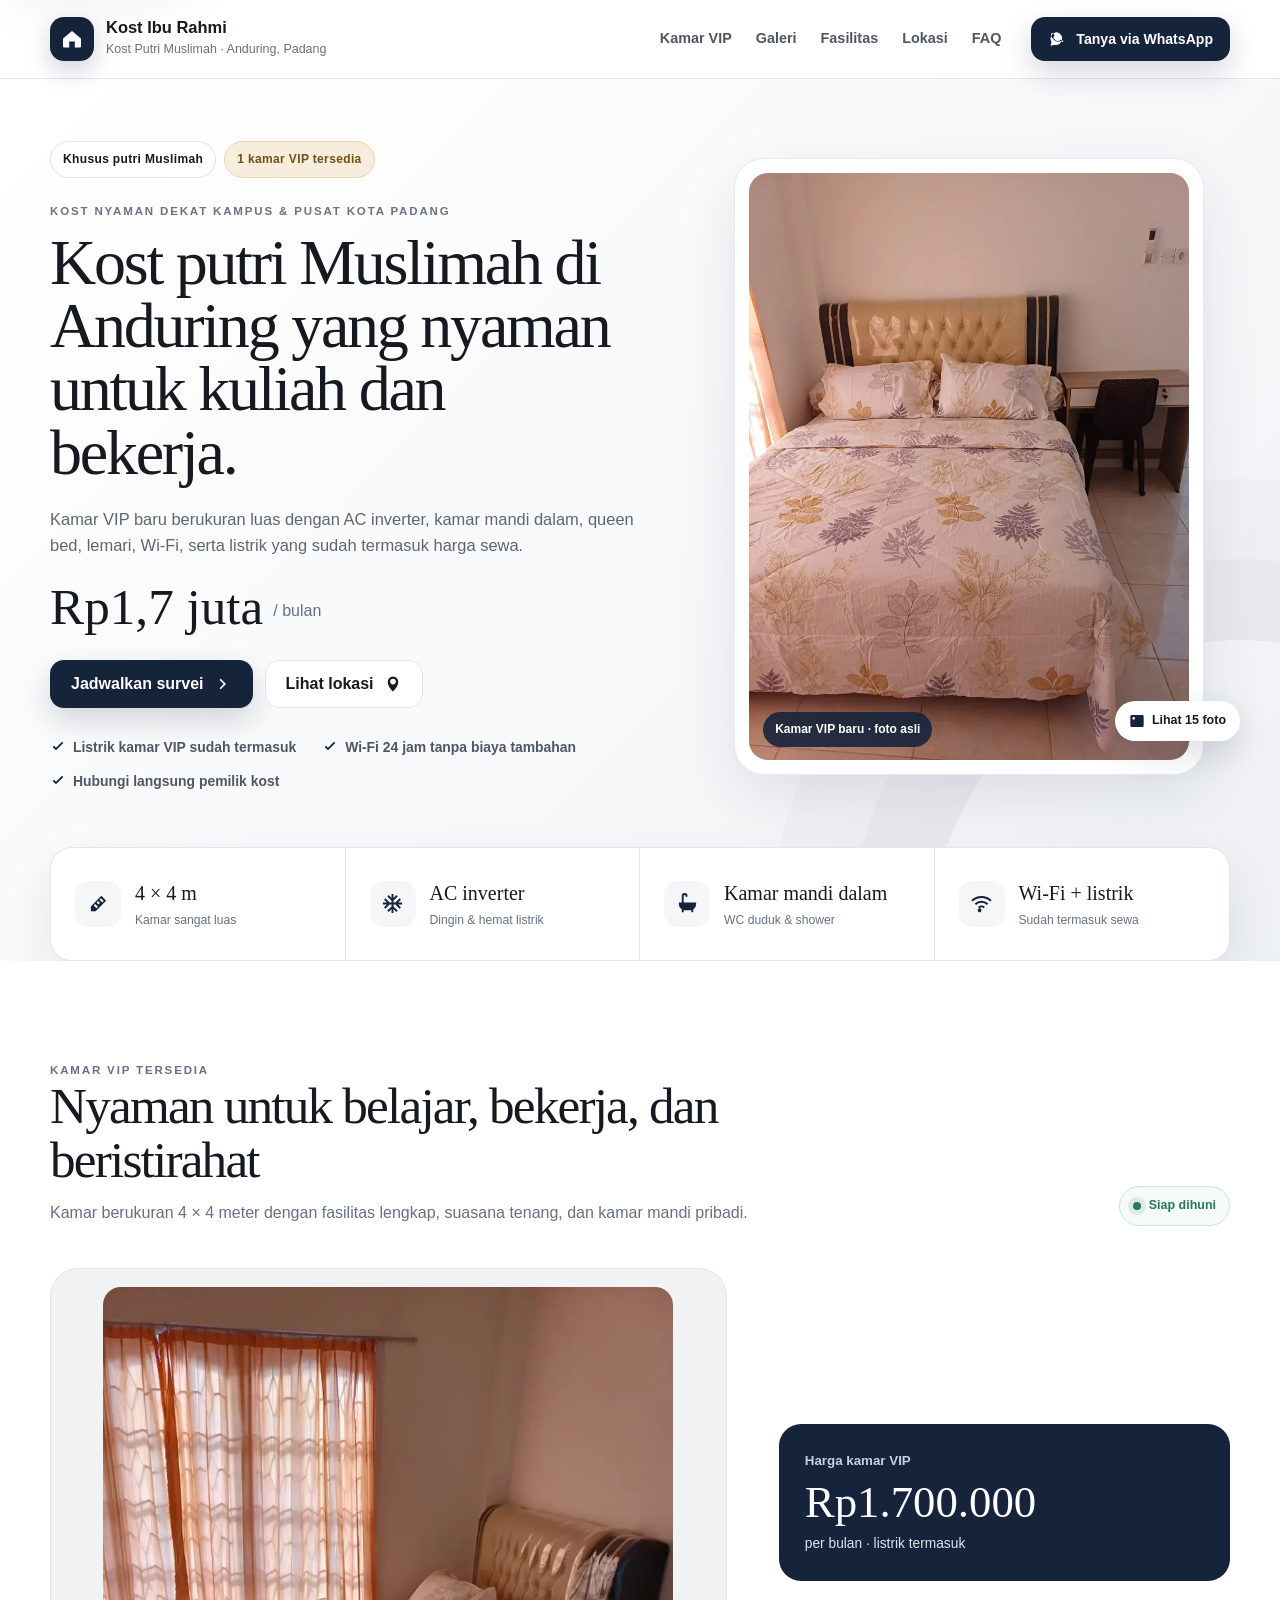
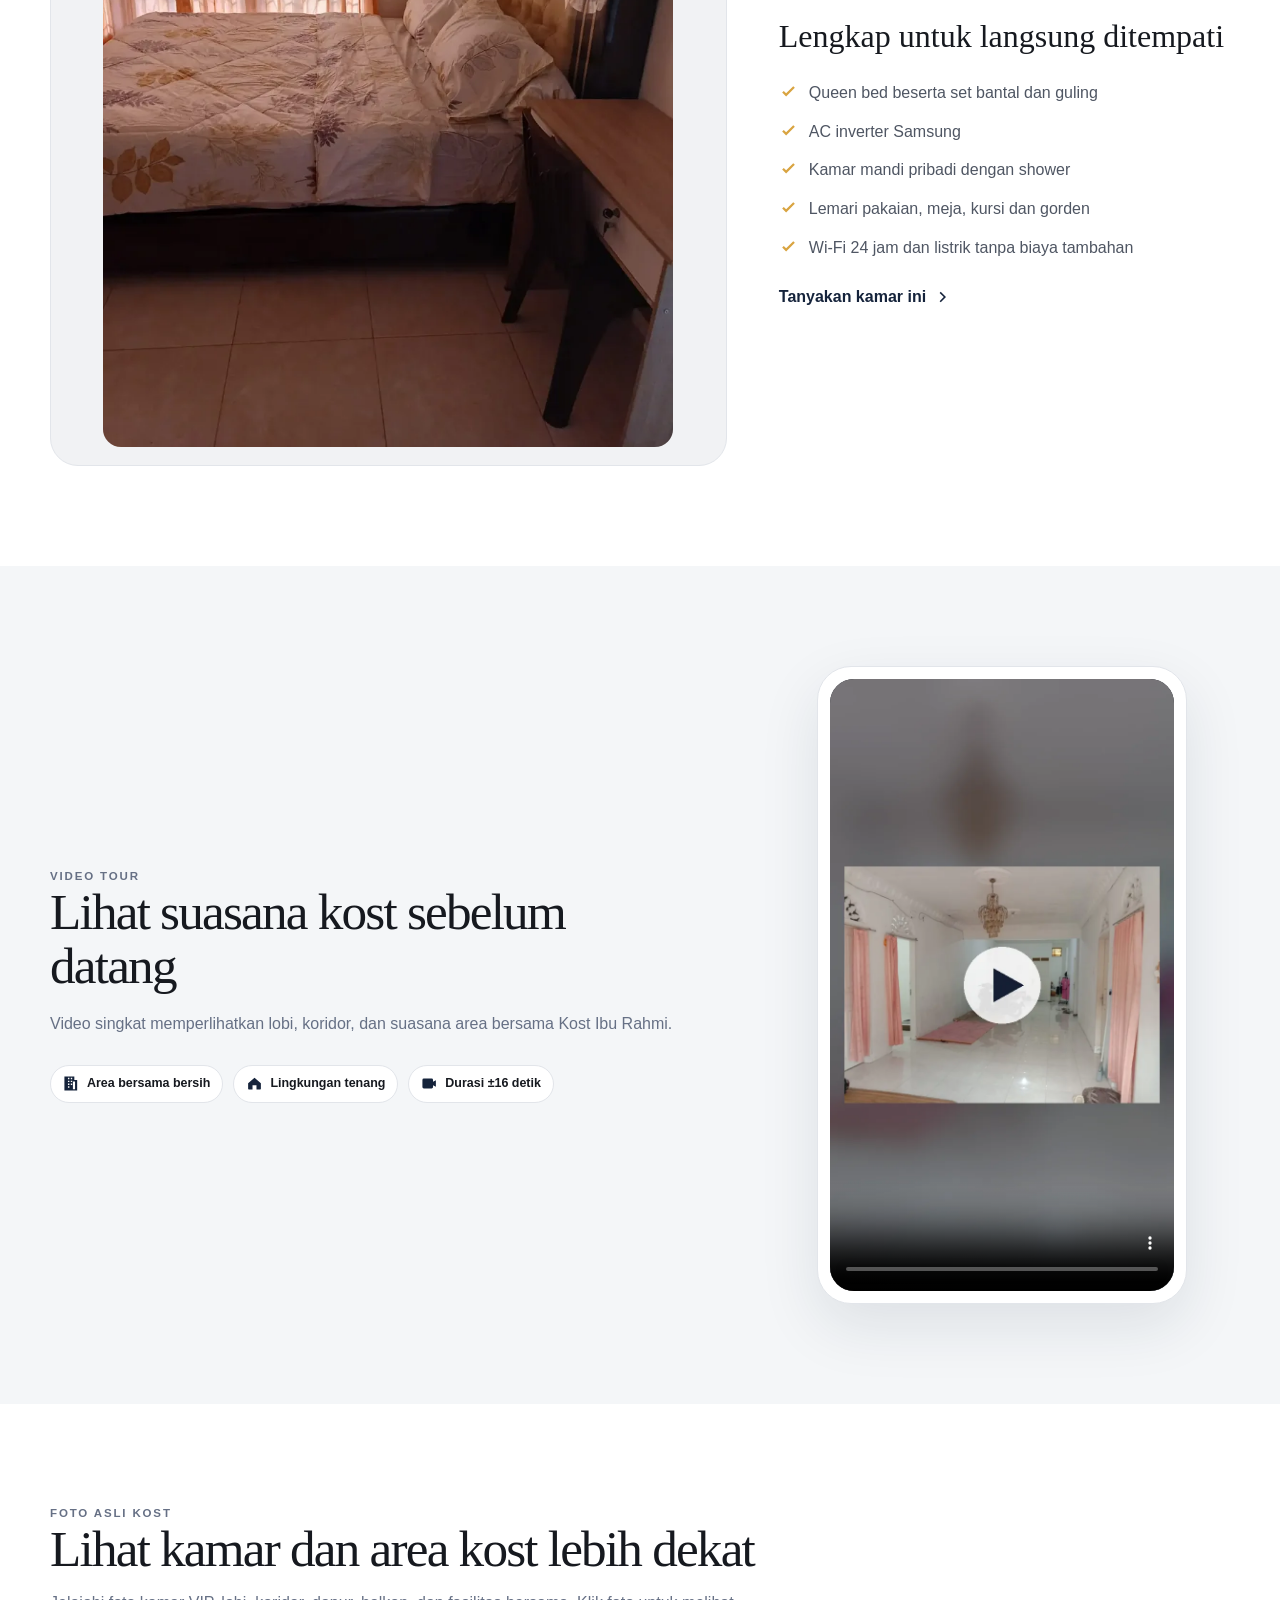
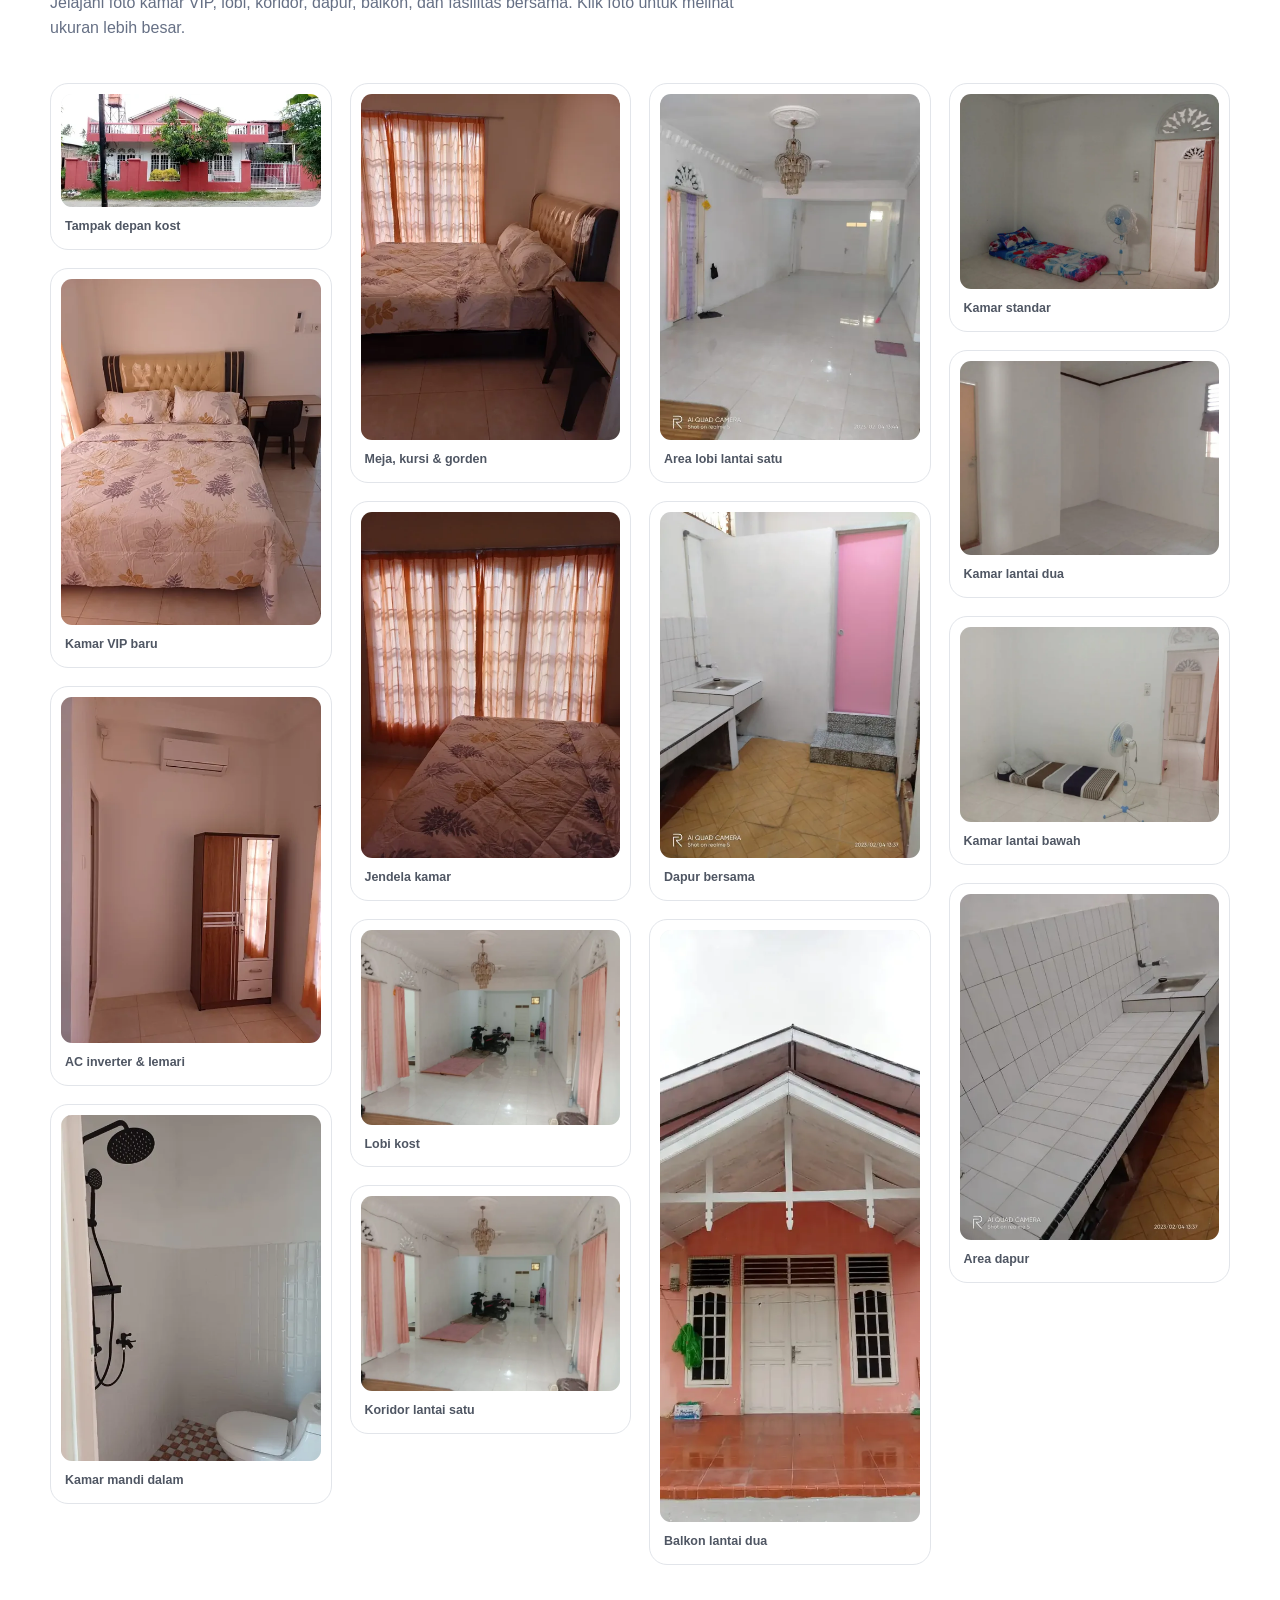
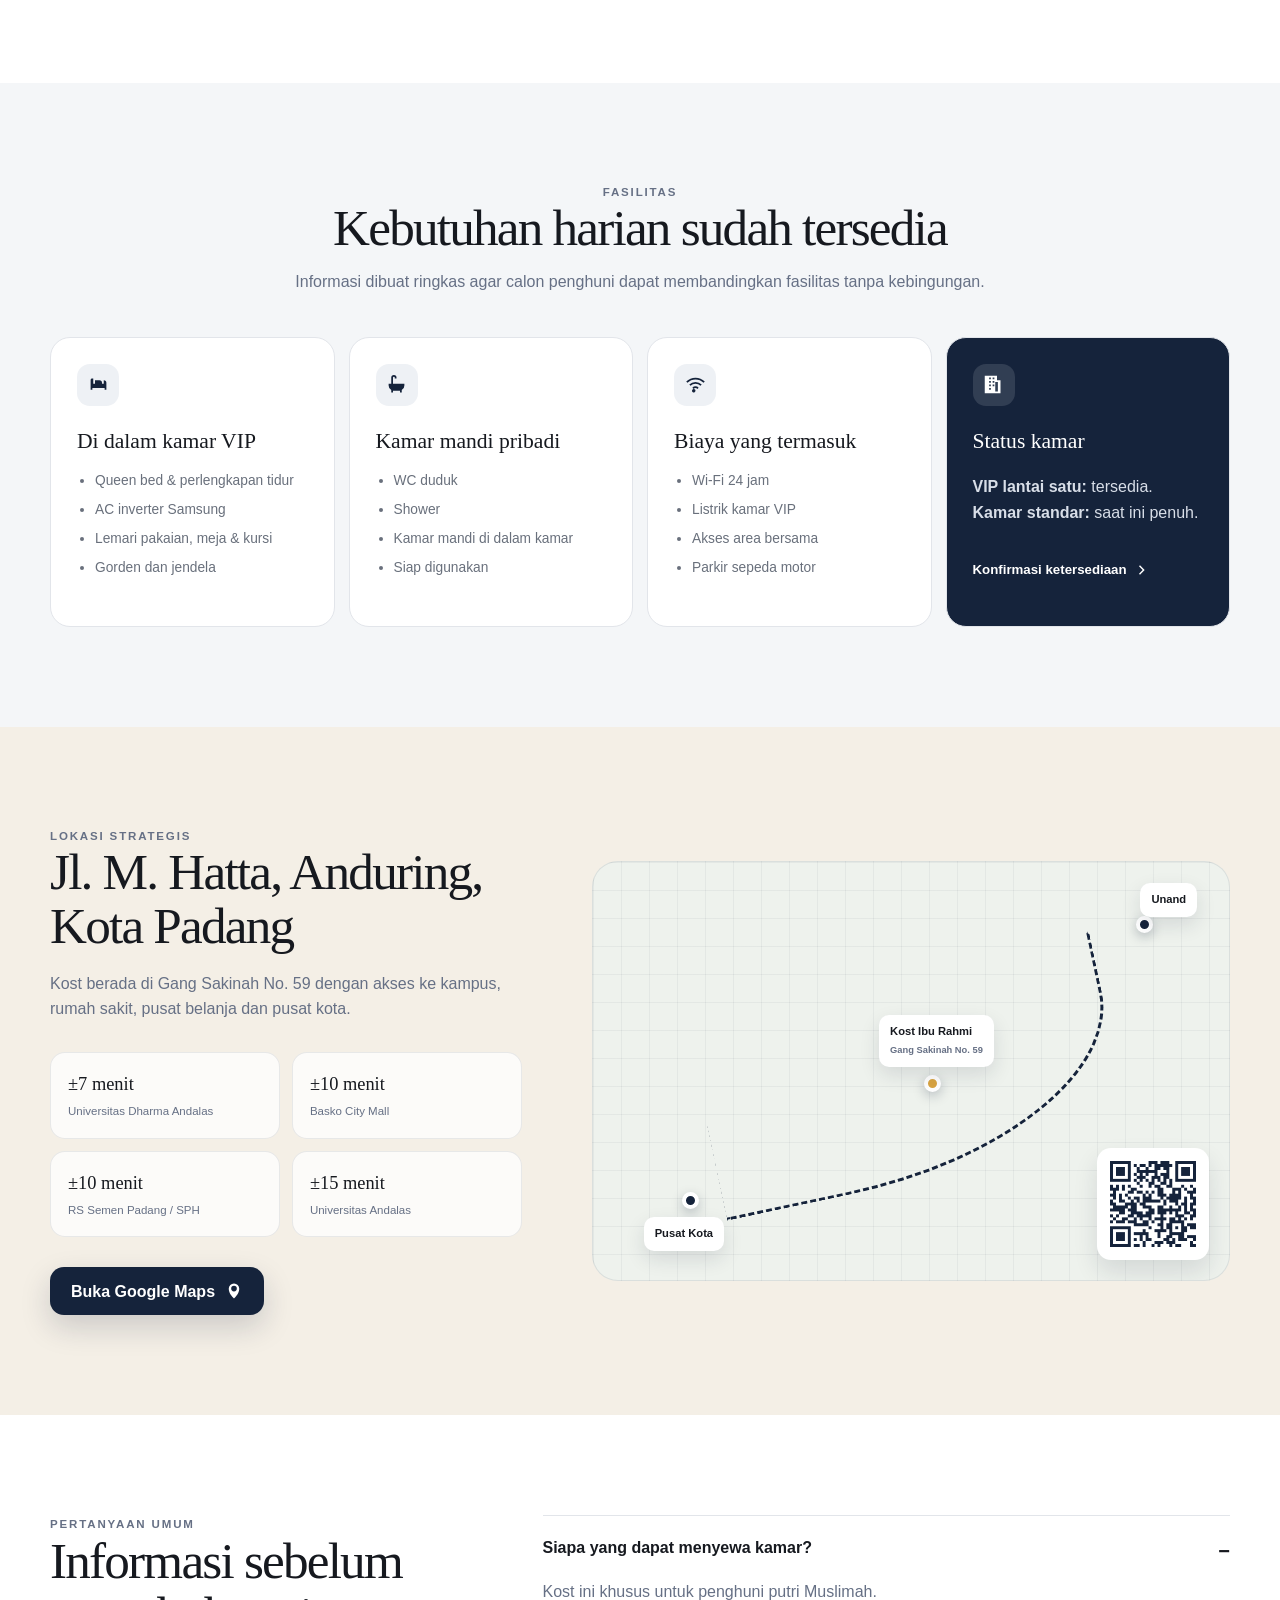
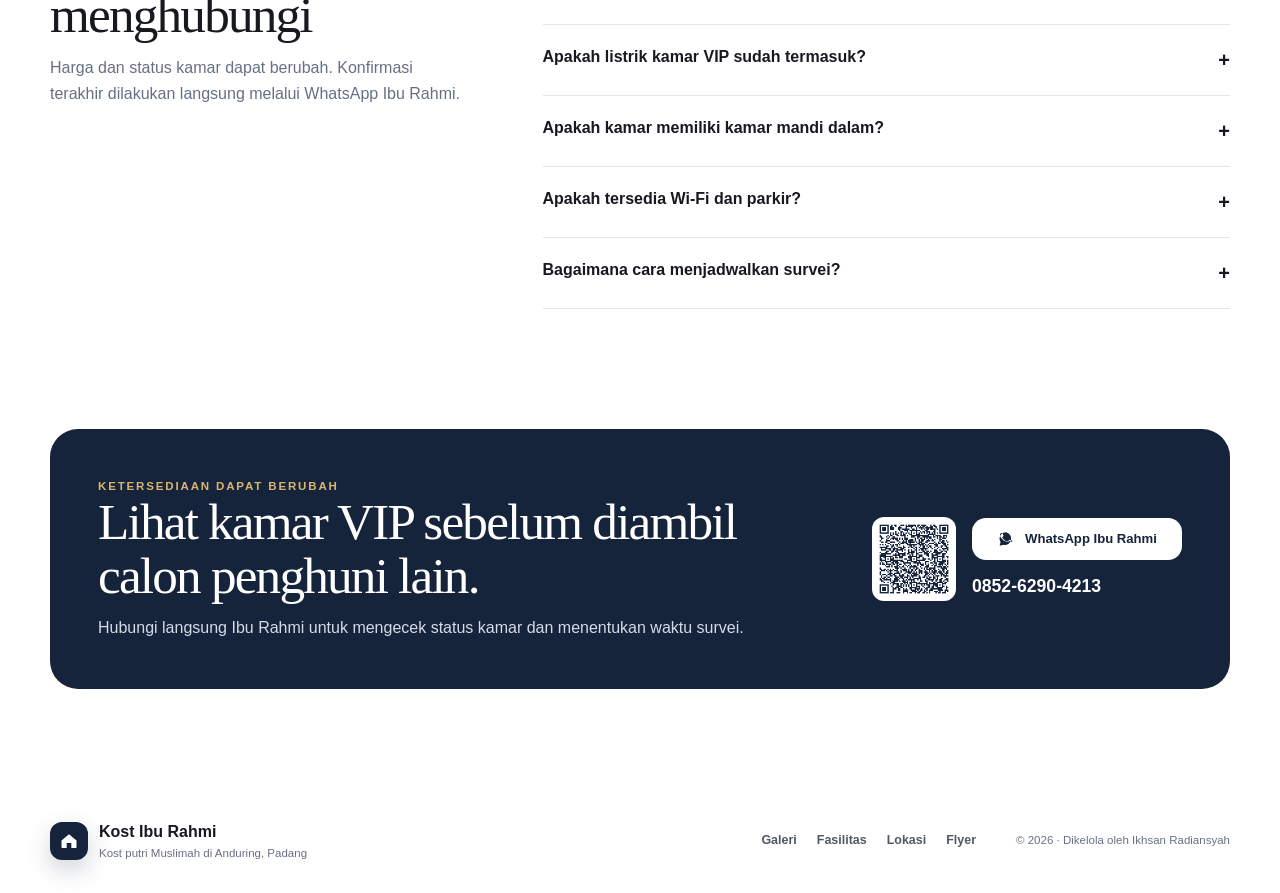
==== index.html @ e0f783b2 "push" ====
<!doctype html>
<html lang="id">
<head>
  <meta charset="utf-8">
  <meta name="viewport" content="width=device-width,initial-scale=1,viewport-fit=cover">
  <title>Kost Putri Muslimah Padang Dekat Unand | Kost Ibu Rahmi Anduring</title>
  <meta name="description" content="Kost putri khusus Muslimah di Anduring, Padang. Tersedia 1 kamar VIP baru 4×4 m dengan AC inverter, kamar mandi dalam, Wi-Fi dan listrik termasuk. Dekat Unand, Basko City Mall dan RS Semen Padang.">
  <meta name="keywords" content="kost putri Padang, kost muslimah Padang, kost dekat Unand, kost Anduring, kost putri dekat Universitas Andalas, kost VIP Padang, kost kamar mandi dalam Padang, kost Ibu Rahmi">
  <meta name="author" content="Kost Ibu Rahmi">
  <meta name="robots" content="index,follow,max-image-preview:large,max-snippet:-1,max-video-preview:-1">
  <meta name="theme-color" content="#15233b">
  <link rel="canonical" href="https://kost.posnew.com/">
  <link rel="alternate" hreflang="id-ID" href="https://kost.posnew.com/">
  <link rel="alternate" hreflang="x-default" href="https://kost.posnew.com/">

  <meta property="og:locale" content="id_ID">
  <meta property="og:type" content="website">
  <meta property="og:site_name" content="Kost Ibu Rahmi">
  <meta property="og:title" content="Kost Putri Muslimah di Anduring, Padang — 1 Kamar VIP Tersedia">
  <meta property="og:description" content="Kamar VIP baru 4×4 m, AC inverter, kamar mandi dalam, Wi-Fi dan listrik termasuk. Dekat Unand, Basko City Mall dan RS Semen Padang.">
  <meta property="og:url" content="https://kost.posnew.com/">
  <meta property="og:image" content="https://kost.posnew.com/assets/images/og-kost-ibu-rahmi.jpg">
  <meta property="og:image:width" content="1200">
  <meta property="og:image:height" content="630">
  <meta property="og:image:alt" content="Kamar VIP Kost Ibu Rahmi di Anduring, Padang">
  <meta name="twitter:card" content="summary_large_image">
  <meta name="twitter:title" content="Kost Putri Muslimah Padang — Kamar VIP Tersedia">
  <meta name="twitter:description" content="AC inverter, kamar mandi dalam, Wi-Fi dan listrik termasuk. Hubungi Ibu Rahmi untuk survei.">
  <meta name="twitter:image" content="https://kost.posnew.com/assets/images/og-kost-ibu-rahmi.jpg">

  <link rel="preload" as="image" href="/assets/images/kamar-vip-baru-tempat-tidur-800.webp" imagesrcset="/assets/images/kamar-vip-baru-tempat-tidur-480.webp 480w, /assets/images/kamar-vip-baru-tempat-tidur-800.webp 800w, /assets/images/kamar-vip-baru-tempat-tidur-1280.webp 1200w" imagesizes="(max-width: 760px) 92vw, 42vw" fetchpriority="high">
  <link rel="icon" type="image/png" sizes="32x32" href="/assets/images/favicon-32x32.png">
  <link rel="apple-touch-icon" href="/assets/images/apple-touch-icon.png">
  <link rel="manifest" href="/site.webmanifest">
  <link rel="stylesheet" href="/assets/css/site.css?v=20260725">

  <script type="application/ld+json">
  {
    "@context":"https://schema.org",
    "@graph":[
      {
        "@type":"WebSite",
        "@id":"https://kost.posnew.com/#website",
        "url":"https://kost.posnew.com/",
        "name":"Kost Ibu Rahmi",
        "inLanguage":"id-ID"
      },
      {
        "@type":"LodgingBusiness",
        "@id":"https://kost.posnew.com/#business",
        "name":"Kost Ibu Rahmi",
        "description":"Kost putri khusus Muslimah di Anduring, Padang, dengan kamar VIP baru, AC inverter, kamar mandi dalam, Wi-Fi dan listrik termasuk.",
        "url":"https://kost.posnew.com/",
        "telephone":"+6285262904213",
        "image":[
          "https://kost.posnew.com/assets/images/kamar-vip-baru-tempat-tidur-1280.webp",
          "https://kost.posnew.com/assets/images/kost-ibu-rahmi-tampak-depan-1280.webp",
          "https://kost.posnew.com/assets/images/kamar-vip-kamar-mandi-dalam-1280.webp"
        ],
        "address":{
          "@type":"PostalAddress",
          "streetAddress":"Jl. M. Hatta, Anduring, Gang Sakinah No. 59",
          "addressLocality":"Padang",
          "addressRegion":"Sumatera Barat",
          "addressCountry":"ID"
        },
        "amenityFeature":[
          {"@type":"LocationFeatureSpecification","name":"Wi-Fi","value":true},
          {"@type":"LocationFeatureSpecification","name":"AC inverter","value":true},
          {"@type":"LocationFeatureSpecification","name":"Kamar mandi dalam","value":true},
          {"@type":"LocationFeatureSpecification","name":"Parkir motor","value":true}
        ],
        "makesOffer":{
          "@type":"Offer",
          "name":"Kamar VIP Baru",
          "price":"1700000",
          "priceCurrency":"IDR",
          "availability":"https://schema.org/InStock",
          "url":"https://kost.posnew.com/#kamar-vip",
          "itemOffered":{
            "@type":"Accommodation",
            "name":"Kamar VIP Kost Putri Muslimah",
            "floorSize":{"@type":"QuantitativeValue","value":16,"unitCode":"MTK"},
            "numberOfBathroomsTotal":1,
            "occupancy":{"@type":"QuantitativeValue","maxValue":1}
          }
        }
      },
      {
        "@type":"FAQPage",
        "@id":"https://kost.posnew.com/#faq",
        "mainEntity":[
          {"@type":"Question","name":"Siapa yang dapat menyewa kamar?","acceptedAnswer":{"@type":"Answer","text":"Kost Ibu Rahmi ditujukan khusus untuk penghuni putri Muslimah."}},
          {"@type":"Question","name":"Apakah listrik kamar VIP sudah termasuk?","acceptedAnswer":{"@type":"Answer","text":"Ya. Harga kamar VIP sudah termasuk tagihan listrik yang ditanggung pemilik kost."}},
          {"@type":"Question","name":"Apakah kamar VIP memiliki kamar mandi dalam?","acceptedAnswer":{"@type":"Answer","text":"Ya. Kamar VIP memiliki kamar mandi dalam dengan WC duduk dan shower."}},
          {"@type":"Question","name":"Apakah tersedia Wi-Fi?","acceptedAnswer":{"@type":"Answer","text":"Ya. Penghuni mendapatkan akses Wi-Fi 24 jam tanpa biaya tambahan."}},
          {"@type":"Question","name":"Bagaimana cara menjadwalkan survei?","acceptedAnswer":{"@type":"Answer","text":"Hubungi Ibu Rahmi melalui WhatsApp di 0852-6290-4213 untuk menanyakan ketersediaan dan waktu survei."}}
        ]
      }
    ]
  }
  </script>
</head>
<body>
  <svg class="svg-sprite" aria-hidden="true">
    <symbol id="i-home" viewBox="0 0 24 24"><path d="M3 11.5 12 4l9 7.5v8a1 1 0 0 1-1 1h-5.2v-6h-5.6v6H4a1 1 0 0 1-1-1z"/></symbol>
    <symbol id="i-chat" viewBox="0 0 24 24"><path d="M12 3a8.5 8.5 0 0 0-7.3 12.9L3.5 21l5.2-1.2A8.5 8.5 0 1 0 12 3Zm4.6 11.7c-.2.6-1.3 1.2-1.9 1.3-.5.1-1.2.2-3.9-.9-3.3-1.4-5.4-4.8-5.6-5-.2-.2-1.3-1.7-1.3-3.2 0-1.5.8-2.3 1.1-2.6.3-.3.7-.4 1-.4h.7c.2 0 .5-.1.8.6.3.8 1 2.4 1.1 2.6.1.2.2.5 0 .8-.1.3-.2.4-.5.7l-.7.7c-.2.2-.5.5-.2.9.3.5 1.2 1.9 2.6 3 1.8 1.4 3.3 1.8 3.8 2 .5.2.8.2 1.1-.1.3-.4 1.2-1.4 1.5-1.9.3-.5.6-.4 1-.2l2.3 1.1c.4.2.7.3.8.5.2.2.2.8 0 1.4Z"/></symbol>
    <symbol id="i-map" viewBox="0 0 24 24"><path d="M12 22s7-6 7-13A7 7 0 1 0 5 9c0 7 7 13 7 13Zm0-9.5A3.5 3.5 0 1 1 12 5a3.5 3.5 0 0 1 0 7.5Z"/></symbol>
    <symbol id="i-bed" viewBox="0 0 24 24"><path d="M4 5h2v6h12V7a3 3 0 0 1 3 3v8h-2v-2H5v2H3V7a2 2 0 0 1 1-2Zm4 2h5a3 3 0 0 1 3 3v1H8Z"/></symbol>
    <symbol id="i-bath" viewBox="0 0 24 24"><path d="M6 4a3 3 0 0 1 6 0v1h-2V4a1 1 0 0 0-2 0v7h13v2a6 6 0 0 1-3 5.2V21h-2v-2H8v2H6v-2.8A6 6 0 0 1 3 13v-2h3Z"/></symbol>
    <symbol id="i-snow" viewBox="0 0 24 24"><path d="M11 2h2v4.2l3-3 1.4 1.4-4.4 4.4V11h2l4.4-4.4L20.8 8l-3 3H22v2h-4.2l3 3-1.4 1.4L15 13h-2v2l4.4 4.4-1.4 1.4-3-3V22h-2v-4.2l-3 3-1.4-1.4L11 15v-2H9l-4.4 4.4L3.2 16l3-3H2v-2h4.2l-3-3 1.4-1.4L9 11h2V9L6.6 4.6 8 3.2l3 3Z"/></symbol>
    <symbol id="i-wifi" viewBox="0 0 24 24"><path d="M12 19a2 2 0 1 0 0 .1ZM4.9 12.1l1.4 1.4a8 8 0 0 1 11.4 0l1.4-1.4a10 10 0 0 0-14.2 0ZM1.4 8.6 2.8 10a13 13 0 0 1 18.4 0l1.4-1.4a15 15 0 0 0-21.2 0Zm7 7 1.4 1.4a3.1 3.1 0 0 1 4.4 0l1.4-1.4a5.1 5.1 0 0 0-7.2 0Z"/></symbol>
    <symbol id="i-ruler" viewBox="0 0 24 24"><path d="m4 15 11-11 5 5-11 11H4Zm9-7 3 3 1.5-1.5-3-3Zm-3 3 2 2 1.5-1.5-2-2Zm-3 3 3 3 1.5-1.5-3-3Z"/></symbol>
    <symbol id="i-video" viewBox="0 0 24 24"><path d="M4 5h11a2 2 0 0 1 2 2v2.5l4-2v9l-4-2V17a2 2 0 0 1-2 2H4a2 2 0 0 1-2-2V7a2 2 0 0 1 2-2Z"/></symbol>
    <symbol id="i-check" viewBox="0 0 24 24"><path d="m4 12 5 5L20 6l-2-2-9 9-3-3Z"/></symbol>
    <symbol id="i-photo" viewBox="0 0 24 24"><path d="M4 3h16a2 2 0 0 1 2 2v14a2 2 0 0 1-2 2H4a2 2 0 0 1-2-2V5a2 2 0 0 1 2-2Zm0 14 4.5-4.5 3 3L15 12l5 5v2H4Zm3-7a2 2 0 1 0 0-4 2 2 0 0 0 0 4Z"/></symbol>
    <symbol id="i-arrow" viewBox="0 0 24 24"><path d="m9 5 7 7-7 7-1.5-1.5L13 12 7.5 6.5Z"/></symbol>
    <symbol id="i-building" viewBox="0 0 24 24"><path d="M4 2h12v5h4v15H2V2Zm3 4h2V4H7Zm4 0h2V4h-2ZM7 10h2V8H7Zm4 0h2V8h-2Zm-4 4h2v-2H7Zm4 0h2v-2h-2Zm-4 4h2v-2H7Zm7 2h3V9h-3Z"/></symbol>
  </svg>

  <a class="skip-link" href="#main">Lewati ke isi utama</a>
  <header class="site-header">
    <div class="shell header-inner">
      <a class="brand" href="#top" aria-label="Kost Ibu Rahmi, kembali ke atas">
        <span class="brand-mark"><svg><use href="#i-home"/></svg></span>
        <span><strong>Kost Ibu Rahmi</strong><small>Kost Putri Muslimah · Anduring, Padang</small></span>
      </a>
      <nav aria-label="Navigasi utama">
        <a href="#kamar-vip">Kamar VIP</a><a href="#gallery">Galeri</a><a href="#facilities">Fasilitas</a><a href="#location">Lokasi</a><a href="#faq">FAQ</a>
      </nav>
      <a class="button button-dark header-cta" href="https://wa.me/6285262904213?text=Halo%20Ibu%20Rahmi,%20saya%20melihat%20website%20Kost%20Ibu%20Rahmi%20dan%20ingin%20menanyakan%20ketersediaan%20kamar%20VIP." target="_blank" rel="noopener"><svg><use href="#i-chat"/></svg>Tanya via WhatsApp</a>
    </div>
  </header>

  <main id="main">
    <section class="hero" id="top">
      <div class="shell hero-grid">
        <div class="hero-copy">
          <div class="eyebrows"><span class="eyebrow">Khusus putri Muslimah</span><span class="eyebrow eyebrow-gold">1 kamar VIP tersedia</span></div>
          <p class="overline">KOST NYAMAN DEKAT KAMPUS & PUSAT KOTA PADANG</p>
          <h1>Kost putri Muslimah di Anduring yang nyaman untuk kuliah dan bekerja.</h1>
          <p class="lead">Kamar VIP baru berukuran luas dengan AC inverter, kamar mandi dalam, queen bed, lemari, Wi-Fi, serta listrik yang sudah termasuk harga sewa.</p>
          <div class="price-line"><span>Rp1,7 juta</span><small>/ bulan</small></div>
          <div class="hero-actions">
            <a class="button button-dark" href="https://wa.me/6285262904213?text=Halo%20Ibu%20Rahmi,%20saya%20tertarik%20melihat%20kamar%20VIP%20Kost%20Ibu%20Rahmi.%20Apakah%20saya%20bisa%20menjadwalkan%20survei?" target="_blank" rel="noopener">Jadwalkan survei<svg><use href="#i-arrow"/></svg></a>
            <a class="button button-light" href="https://maps.app.goo.gl/Gx7gHEeugVkciWht6" target="_blank" rel="noopener">Lihat lokasi<svg><use href="#i-map"/></svg></a>
          </div>
          <ul class="trust-list">
            <li><svg><use href="#i-check"/></svg>Listrik kamar VIP sudah termasuk</li>
            <li><svg><use href="#i-check"/></svg>Wi-Fi 24 jam tanpa biaya tambahan</li>
            <li><svg><use href="#i-check"/></svg>Hubungi langsung pemilik kost</li>
          </ul>
        </div>
        <div class="hero-media">
          <div class="hero-photo-frame">
            <picture>
              <source srcset="/assets/images/kamar-vip-baru-tempat-tidur-480.webp 480w, /assets/images/kamar-vip-baru-tempat-tidur-800.webp 800w, /assets/images/kamar-vip-baru-tempat-tidur-1280.webp 1200w" sizes="(max-width:760px) 92vw, 42vw" type="image/webp">
              <img src="/assets/images/kamar-vip-baru-tempat-tidur-800.webp" width="800" height="1067" alt="Kamar VIP baru Kost Ibu Rahmi dengan queen bed, meja dan gorden" fetchpriority="high">
            </picture>
            <span class="media-label">Kamar VIP baru · foto asli</span>
          </div>
          <a class="photo-count" href="#gallery"><svg><use href="#i-photo"/></svg>Lihat 15 foto</a>
        </div>
      </div>
      <div class="shell stat-strip" aria-label="Spesifikasi kamar VIP">
        <div class="stat"><span class="stat-icon"><svg><use href="#i-ruler"/></svg></span><span><strong>4 × 4 m</strong><small>Kamar sangat luas</small></span></div>
        <div class="stat"><span class="stat-icon"><svg><use href="#i-snow"/></svg></span><span><strong>AC inverter</strong><small>Dingin & hemat listrik</small></span></div>
        <div class="stat"><span class="stat-icon"><svg><use href="#i-bath"/></svg></span><span><strong>Kamar mandi dalam</strong><small>WC duduk & shower</small></span></div>
        <div class="stat"><span class="stat-icon"><svg><use href="#i-wifi"/></svg></span><span><strong>Wi-Fi + listrik</strong><small>Sudah termasuk sewa</small></span></div>
      </div>
    </section>

    <section class="section" id="kamar-vip">
      <div class="shell">
        <div class="section-head split-head"><div><p class="overline">KAMAR VIP TERSEDIA</p><h2>Nyaman untuk belajar, bekerja, dan beristirahat</h2><p>Kamar berukuran 4 × 4 meter dengan fasilitas lengkap, suasana tenang, dan kamar mandi pribadi.</p></div><span class="availability"><i></i>Siap dihuni</span></div>
        <div class="vip-layout">
          <div class="vip-photo-wide">
            <picture><source srcset="/assets/images/kamar-vip-meja-kursi-gorden-480.webp 480w, /assets/images/kamar-vip-meja-kursi-gorden-800.webp 800w, /assets/images/kamar-vip-meja-kursi-gorden-1280.webp 1200w" sizes="(max-width:800px) 100vw, 56vw"><img src="/assets/images/kamar-vip-meja-kursi-gorden-800.webp" width="800" height="1067" alt="Sudut kamar VIP dengan queen bed, meja, kursi dan gorden" loading="lazy"></picture>
          </div>
          <div class="vip-details">
            <div class="price-card"><small>Harga kamar VIP</small><strong>Rp1.700.000</strong><span>per bulan · listrik termasuk</span></div>
            <h3>Lengkap untuk langsung ditempati</h3>
            <ul class="feature-checks">
              <li><svg><use href="#i-check"/></svg>Queen bed beserta set bantal dan guling</li>
              <li><svg><use href="#i-check"/></svg>AC inverter Samsung</li>
              <li><svg><use href="#i-check"/></svg>Kamar mandi pribadi dengan shower</li>
              <li><svg><use href="#i-check"/></svg>Lemari pakaian, meja, kursi dan gorden</li>
              <li><svg><use href="#i-check"/></svg>Wi-Fi 24 jam dan listrik tanpa biaya tambahan</li>
            </ul>
            <a class="text-link" href="https://wa.me/6285262904213?text=Halo%20Ibu%20Rahmi,%20saya%20ingin%20menanyakan%20kamar%20VIP%20Rp1.700.000%20per%20bulan." target="_blank" rel="noopener">Tanyakan kamar ini<svg><use href="#i-arrow"/></svg></a>
          </div>
        </div>
      </div>
    </section>

    <section class="section section-soft" id="video">
      <div class="shell video-layout">
        <div class="video-copy"><p class="overline">VIDEO TOUR</p><h2>Lihat suasana kost sebelum datang</h2><p>Video singkat memperlihatkan lobi, koridor, dan suasana area bersama Kost Ibu Rahmi.</p><div class="mini-points"><span><svg><use href="#i-building"/></svg>Area bersama bersih</span><span><svg><use href="#i-home"/></svg>Lingkungan tenang</span><span><svg><use href="#i-video"/></svg>Durasi ±16 detik</span></div></div>
        <div class="video-frame"><video controls preload="none" playsinline poster="/assets/images/video-lobi-poster.webp" aria-label="Video suasana lobi Kost Ibu Rahmi"><source src="/assets/video-tour-kost-ibu-rahmi.mp4" type="video/mp4">Browser Anda tidak mendukung pemutar video.</video></div>
      </div>
    </section>

    <section class="section" id="gallery">
      <div class="shell">
        <div class="section-head"><p class="overline">FOTO ASLI KOST</p><h2>Lihat kamar dan area kost lebih dekat</h2><p>Jelajahi foto kamar VIP, lobi, koridor, dapur, balkon, dan fasilitas bersama. Klik foto untuk melihat ukuran lebih besar.</p></div>
        <div class="masonry-gallery">
          <figure class="gallery-card" data-lightbox="/assets/images/kost-ibu-rahmi-tampak-depan-1280.webp"><img src="/assets/images/kost-ibu-rahmi-tampak-depan-800.webp" srcset="/assets/images/kost-ibu-rahmi-tampak-depan-480.webp 480w, /assets/images/kost-ibu-rahmi-tampak-depan-800.webp 800w, /assets/images/kost-ibu-rahmi-tampak-depan-1280.webp 1280w" sizes="(max-width:700px) 100vw, 33vw" width="800" height="351" loading="lazy" alt="Tampak depan Kost Ibu Rahmi di Anduring Padang"><figcaption>Tampak depan kost</figcaption></figure>
          <figure class="gallery-card" data-lightbox="/assets/images/kamar-vip-baru-tempat-tidur-1280.webp"><img src="/assets/images/kamar-vip-baru-tempat-tidur-480.webp" width="480" height="640" loading="lazy" alt="Kamar VIP baru dengan queen bed"><figcaption>Kamar VIP baru</figcaption></figure>
          <figure class="gallery-card" data-lightbox="/assets/images/kamar-vip-ac-dan-lemari-1280.webp"><img src="/assets/images/kamar-vip-ac-dan-lemari-480.webp" width="480" height="640" loading="lazy" alt="AC inverter dan lemari pakaian kamar VIP"><figcaption>AC inverter & lemari</figcaption></figure>
          <figure class="gallery-card" data-lightbox="/assets/images/kamar-vip-kamar-mandi-dalam-1280.webp"><img src="/assets/images/kamar-vip-kamar-mandi-dalam-480.webp" width="480" height="640" loading="lazy" alt="Kamar mandi dalam kamar VIP dengan shower dan WC duduk"><figcaption>Kamar mandi dalam</figcaption></figure>
          <figure class="gallery-card" data-lightbox="/assets/images/kamar-vip-meja-kursi-gorden-1280.webp"><img src="/assets/images/kamar-vip-meja-kursi-gorden-480.webp" width="480" height="640" loading="lazy" alt="Meja kursi queen bed dan gorden kamar VIP"><figcaption>Meja, kursi & gorden</figcaption></figure>
          <figure class="gallery-card" data-lightbox="/assets/images/kamar-vip-jendela-gorden-1280.webp"><img src="/assets/images/kamar-vip-jendela-gorden-480.webp" width="480" height="640" loading="lazy" alt="Jendela dan gorden kamar VIP"><figcaption>Jendela kamar</figcaption></figure>
          <figure class="gallery-card" data-lightbox="/assets/images/lobi-kost-ibu-rahmi-1280.webp"><img src="/assets/images/lobi-kost-ibu-rahmi-800.webp" width="800" height="600" loading="lazy" alt="Lobi baru Kost Ibu Rahmi"><figcaption>Lobi kost</figcaption></figure>
          <figure class="gallery-card" data-lightbox="/assets/images/koridor-lantai-satu-1280.webp"><img src="/assets/images/koridor-lantai-satu-800.webp" width="800" height="600" loading="lazy" alt="Koridor lantai satu Kost Ibu Rahmi"><figcaption>Koridor lantai satu</figcaption></figure>
          <figure class="gallery-card" data-lightbox="/assets/images/lobi-lantai-satu-1280.webp"><img src="/assets/images/lobi-lantai-satu-480.webp" width="480" height="640" loading="lazy" alt="Area lobi lantai satu"><figcaption>Area lobi lantai satu</figcaption></figure>
          <figure class="gallery-card" data-lightbox="/assets/images/dapur-bersama-baru-1280.webp"><img src="/assets/images/dapur-bersama-baru-480.webp" width="480" height="640" loading="lazy" alt="Dapur bersama Kost Ibu Rahmi"><figcaption>Dapur bersama</figcaption></figure>
          <figure class="gallery-card" data-lightbox="/assets/images/balkon-lantai-dua-1280.webp"><img src="/assets/images/balkon-lantai-dua-480.webp" width="480" height="1095" loading="lazy" alt="Balkon lantai dua kost"><figcaption>Balkon lantai dua</figcaption></figure>
          <figure class="gallery-card" data-lightbox="/assets/images/kamar-standar-baru-1280.webp"><img src="/assets/images/kamar-standar-baru-800.webp" width="800" height="600" loading="lazy" alt="Kamar standar Kost Ibu Rahmi"><figcaption>Kamar standar</figcaption></figure>
          <figure class="gallery-card" data-lightbox="/assets/images/kamar-standar-lantai-dua-1280.webp"><img src="/assets/images/kamar-standar-lantai-dua-800.webp" width="800" height="600" loading="lazy" alt="Kamar standar lantai dua"><figcaption>Kamar lantai dua</figcaption></figure>
          <figure class="gallery-card" data-lightbox="/assets/images/kamar-standar-lantai-bawah-1280.webp"><img src="/assets/images/kamar-standar-lantai-bawah-800.webp" width="800" height="600" loading="lazy" alt="Kamar standar lantai bawah"><figcaption>Kamar lantai bawah</figcaption></figure>
          <figure class="gallery-card" data-lightbox="/assets/images/dapur-bersama-1280.webp"><img src="/assets/images/dapur-bersama-480.webp" width="480" height="640" loading="lazy" alt="Area dapur bersama"><figcaption>Area dapur</figcaption></figure>
        </div>
      </div>
    </section>

    <section class="section section-soft" id="facilities">
      <div class="shell">
        <div class="section-head centered"><p class="overline">FASILITAS</p><h2>Kebutuhan harian sudah tersedia</h2><p>Informasi dibuat ringkas agar calon penghuni dapat membandingkan fasilitas tanpa kebingungan.</p></div>
        <div class="facility-grid">
          <article class="facility-card"><span class="facility-icon"><svg><use href="#i-bed"/></svg></span><h3>Di dalam kamar VIP</h3><ul><li>Queen bed & perlengkapan tidur</li><li>AC inverter Samsung</li><li>Lemari pakaian, meja & kursi</li><li>Gorden dan jendela</li></ul></article>
          <article class="facility-card"><span class="facility-icon"><svg><use href="#i-bath"/></svg></span><h3>Kamar mandi pribadi</h3><ul><li>WC duduk</li><li>Shower</li><li>Kamar mandi di dalam kamar</li><li>Siap digunakan</li></ul></article>
          <article class="facility-card"><span class="facility-icon"><svg><use href="#i-wifi"/></svg></span><h3>Biaya yang termasuk</h3><ul><li>Wi-Fi 24 jam</li><li>Listrik kamar VIP</li><li>Akses area bersama</li><li>Parkir sepeda motor</li></ul></article>
          <article class="facility-card facility-highlight"><span class="facility-icon"><svg><use href="#i-building"/></svg></span><h3>Status kamar</h3><p><strong>VIP lantai satu:</strong> tersedia.<br><strong>Kamar standar:</strong> saat ini penuh.</p><a href="https://wa.me/6285262904213?text=Halo%20Ibu%20Rahmi,%20apakah%20kamar%20VIP%20masih%20tersedia?" target="_blank" rel="noopener">Konfirmasi ketersediaan<svg><use href="#i-arrow"/></svg></a></article>
        </div>
      </div>
    </section>

    <section class="section location-section" id="location">
      <div class="shell location-grid">
        <div class="location-copy"><p class="overline">LOKASI STRATEGIS</p><h2>Jl. M. Hatta, Anduring, Kota Padang</h2><p>Kost berada di Gang Sakinah No. 59 dengan akses ke kampus, rumah sakit, pusat belanja dan pusat kota.</p><div class="travel-grid"><div><strong>±7 menit</strong><small>Universitas Dharma Andalas</small></div><div><strong>±10 menit</strong><small>Basko City Mall</small></div><div><strong>±10 menit</strong><small>RS Semen Padang / SPH</small></div><div><strong>±15 menit</strong><small>Universitas Andalas</small></div></div><a class="button button-dark" href="https://maps.app.goo.gl/Gx7gHEeugVkciWht6" target="_blank" rel="noopener">Buka Google Maps<svg><use href="#i-map"/></svg></a></div>
        <div class="route-card" aria-label="Ilustrasi akses lokasi Kost Ibu Rahmi"><span class="route-label route-start">Pusat Kota</span><span class="route-dot d1"></span><span class="route-line"></span><span class="route-dot d2"></span><span class="route-label route-home">Kost Ibu Rahmi<br><small>Gang Sakinah No. 59</small></span><span class="route-dot d3"></span><span class="route-label route-end">Unand</span><img src="/assets/images/qr-google-maps.png" width="176" height="176" alt="Kode QR menuju lokasi Kost Ibu Rahmi di Google Maps"></div>
      </div>
    </section>

    <section class="section" id="faq">
      <div class="shell faq-grid">
        <div><p class="overline">PERTANYAAN UMUM</p><h2>Informasi sebelum menghubungi</h2><p>Harga dan status kamar dapat berubah. Konfirmasi terakhir dilakukan langsung melalui WhatsApp Ibu Rahmi.</p></div>
        <div class="accordion-list">
          <details open><summary>Siapa yang dapat menyewa kamar?</summary><p>Kost ini khusus untuk penghuni putri Muslimah.</p></details>
          <details><summary>Apakah listrik kamar VIP sudah termasuk?</summary><p>Ya. Tagihan listrik kamar VIP ditanggung pemilik dan sudah termasuk harga sewa Rp1.700.000 per bulan.</p></details>
          <details><summary>Apakah kamar memiliki kamar mandi dalam?</summary><p>Kamar VIP memiliki kamar mandi dalam dengan WC duduk dan shower.</p></details>
          <details><summary>Apakah tersedia Wi-Fi dan parkir?</summary><p>Tersedia Wi-Fi 24 jam dan area parkir sepeda motor.</p></details>
          <details><summary>Bagaimana cara menjadwalkan survei?</summary><p>Kirim pesan WhatsApp ke Ibu Rahmi di 0852-6290-4213 untuk menentukan waktu kunjungan.</p></details>
        </div>
      </div>
    </section>

    <section class="section cta-section">
      <div class="shell cta-panel"><div><p class="overline">KETERSEDIAAN DAPAT BERUBAH</p><h2>Lihat kamar VIP sebelum diambil calon penghuni lain.</h2><p>Hubungi langsung Ibu Rahmi untuk mengecek status kamar dan menentukan waktu survei.</p></div><div class="cta-contact"><img src="/assets/images/qr-whatsapp.png" width="128" height="128" alt="Kode QR WhatsApp Ibu Rahmi"><a class="button button-white" href="https://wa.me/6285262904213?text=Halo%20Ibu%20Rahmi,%20saya%20ingin%20menjadwalkan%20survei%20Kost%20Ibu%20Rahmi." target="_blank" rel="noopener"><svg><use href="#i-chat"/></svg>WhatsApp Ibu Rahmi</a><strong>0852-6290-4213</strong></div></div>
    </section>
  </main>

  <footer><div class="shell footer-inner"><div class="footer-brand"><span class="brand-mark small"><svg><use href="#i-home"/></svg></span><span><strong>Kost Ibu Rahmi</strong><small>Kost putri Muslimah di Anduring, Padang</small></span></div><div class="footer-links"><a href="#gallery">Galeri</a><a href="#facilities">Fasilitas</a><a href="#location">Lokasi</a><a href="/flyer">Flyer</a></div><small>© 2026 · Dikelola oleh Ikhsan Radiansyah</small></div></footer>

  <a class="mobile-wa" href="https://wa.me/6285262904213?text=Halo%20Ibu%20Rahmi,%20saya%20ingin%20menanyakan%20ketersediaan%20kamar%20VIP." target="_blank" rel="noopener"><svg><use href="#i-chat"/></svg>Tanya kamar VIP</a>

  <dialog class="lightbox" id="lightbox" aria-label="Pratinjau foto"><button class="lightbox-close" type="button" aria-label="Tutup foto">×</button><button class="lightbox-nav prev" type="button" aria-label="Foto sebelumnya">‹</button><img alt=""><button class="lightbox-nav next" type="button" aria-label="Foto berikutnya">›</button><p></p></dialog>

  <script src="/assets/js/site.js?v=20260725" defer></script>
</body>
</html>
---- assets/css/site.css ----
:root{--navy:#15233b;--navy-2:#22365a;--ink:#16191f;--muted:#667085;--line:#e2e5ea;--soft:#f4f6f8;--paper:#fff;--gold:#d9a441;--gold-soft:#f6eddc;--green:#287a55;--shadow:0 22px 60px rgba(21,35,59,.10);--radius:26px;--shell:min(1180px,calc(100% - 40px))}*{box-sizing:border-box}html{scroll-behavior:smooth}body{margin:0;background:#fff;color:var(--ink);font-family:Inter,ui-sans-serif,-apple-system,BlinkMacSystemFont,"Segoe UI",sans-serif;line-height:1.6;text-rendering:optimizeLegibility}img,video{max-width:100%;display:block}a{color:inherit}.svg-sprite{position:absolute;width:0;height:0;overflow:hidden}.skip-link{position:fixed;left:14px;top:-80px;z-index:1000;background:#fff;padding:12px 16px;border-radius:10px;box-shadow:var(--shadow)}.skip-link:focus{top:14px}.shell{width:var(--shell);margin-inline:auto}.site-header{position:sticky;top:0;z-index:50;background:rgba(255,255,255,.94);border-bottom:1px solid rgba(226,229,234,.9);backdrop-filter:blur(16px)}.header-inner{min-height:78px;display:flex;align-items:center;gap:30px}.brand{display:flex;align-items:center;gap:12px;text-decoration:none;min-width:max-content}.brand-mark{width:44px;height:44px;border-radius:14px;background:var(--navy);display:grid;place-items:center;color:#fff;box-shadow:0 10px 24px rgba(21,35,59,.2)}.brand-mark svg{width:24px;height:24px;fill:currentColor}.brand strong,.brand small{display:block}.brand strong{font-size:1.03rem;line-height:1.2}.brand small{color:var(--muted);font-size:.78rem;margin-top:3px}.site-header nav{display:flex;align-items:center;gap:24px;margin-left:auto}.site-header nav a{text-decoration:none;color:#4f5663;font-size:.9rem;font-weight:700}.site-header nav a:hover{color:var(--navy)}.button{display:inline-flex;align-items:center;justify-content:center;gap:10px;min-height:48px;padding:0 20px;border-radius:14px;text-decoration:none;font-weight:800;border:1px solid transparent;transition:.2s ease}.button svg,.text-link svg,.mobile-wa svg{width:18px;height:18px;fill:currentColor}.button:hover{transform:translateY(-2px)}.button-dark{background:var(--navy);color:#fff;box-shadow:0 12px 30px rgba(21,35,59,.18)}.button-light{background:#fff;border-color:var(--line);color:var(--ink)}.button-white{background:#fff;color:var(--navy)}.header-cta{min-height:44px;padding-inline:16px;font-size:.88rem}.hero{position:relative;padding:62px 0 0;background:linear-gradient(135deg,#fff 0%,#f5f6f8 72%,#edf0f4 100%);overflow:hidden}.hero:after{content:"";position:absolute;width:620px;height:620px;border:1px solid rgba(21,35,59,.06);border-radius:50%;right:-270px;bottom:-300px;box-shadow:0 0 0 80px rgba(21,35,59,.025),0 0 0 160px rgba(21,35,59,.018)}.hero-grid{position:relative;z-index:1;display:grid;grid-template-columns:1.06fr .94fr;gap:70px;align-items:center}.eyebrows{display:flex;flex-wrap:wrap;gap:8px;margin-bottom:24px}.eyebrow{display:inline-flex;padding:8px 12px;border:1px solid #dfe3e8;border-radius:999px;background:#fff;font-size:.75rem;font-weight:850;letter-spacing:.03em}.eyebrow-gold{background:var(--gold-soft);border-color:#ead6ae;color:#705017}.overline{margin:0 0 10px;color:#6b7280;font-size:.72rem;font-weight:900;letter-spacing:.16em}.hero h1,.section h2,.cta-panel h2{font-family:Georgia,"Times New Roman",serif;font-weight:500;letter-spacing:-.035em}.hero h1{font-size:clamp(2.7rem,5vw,5rem);line-height:.99;margin:0;max-width:720px}.lead{max-width:660px;color:#5e6673;font-size:1.03rem;margin:22px 0}.price-line{display:flex;align-items:flex-end;gap:10px;margin:18px 0 28px}.price-line span{font-family:Georgia,"Times New Roman",serif;font-size:clamp(2.5rem,4vw,4.1rem);line-height:1}.price-line small{font-size:1rem;color:var(--muted);margin-bottom:8px}.hero-actions{display:flex;flex-wrap:wrap;gap:12px}.trust-list{display:flex;flex-wrap:wrap;gap:12px 26px;padding:0;margin:28px 0 0;list-style:none;color:#4f5663;font-size:.87rem;font-weight:700}.trust-list li{display:flex;align-items:center;gap:7px}.trust-list svg{width:16px;height:16px;fill:var(--navy)}.hero-media{position:relative;display:flex;justify-content:center}.hero-photo-frame{position:relative;width:min(470px,100%);padding:14px;border-radius:30px;background:#fff;box-shadow:var(--shadow);border:1px solid #e7e9ed}.hero-photo-frame img{width:100%;height:auto;max-height:610px;object-fit:contain;border-radius:19px;background:#eef0f3}.media-label{position:absolute;bottom:27px;left:28px;padding:8px 12px;border-radius:999px;background:rgba(21,35,59,.88);color:#fff;font-size:.75rem;font-weight:800}.photo-count{position:absolute;right:-10px;bottom:34px;display:flex;align-items:center;gap:7px;background:#fff;padding:10px 14px;border-radius:999px;text-decoration:none;font-size:.78rem;font-weight:800;box-shadow:0 12px 32px rgba(21,35,59,.15)}.photo-count svg{width:16px;height:16px;fill:var(--navy)}.stat-strip{position:relative;z-index:2;display:grid;grid-template-columns:repeat(4,1fr);margin-top:54px;background:#fff;border:1px solid var(--line);border-radius:22px;box-shadow:0 20px 48px rgba(21,35,59,.09);overflow:hidden}.stat{display:flex;align-items:center;gap:14px;min-height:112px;padding:24px;border-right:1px solid var(--line)}.stat:last-child{border-right:0}.stat-icon{width:46px;height:46px;flex:0 0 46px;border-radius:14px;background:var(--soft);display:grid;place-items:center;color:var(--navy)}.stat-icon svg{width:23px;height:23px;fill:currentColor}.stat strong,.stat small{display:block}.stat strong{font-family:Georgia,"Times New Roman",serif;font-size:1.25rem;font-weight:500}.stat small{color:var(--muted);font-size:.76rem;margin-top:2px}.section{padding:100px 0}.section-soft{background:var(--soft)}.section-head{max-width:720px;margin-bottom:42px}.section-head.centered{text-align:center;margin-inline:auto}.section h2{font-size:clamp(2.2rem,4vw,3.7rem);line-height:1.05;margin:0 0 14px}.section-head p,.split-head p,.video-copy>p,.location-copy>p,.faq-grid>div>p{color:var(--muted);margin:0}.split-head{max-width:none;display:flex;justify-content:space-between;align-items:end;gap:30px}.split-head>div{max-width:750px}.availability{display:inline-flex;align-items:center;gap:8px;border:1px solid #cfe2d8;background:#f4faf7;color:var(--green);border-radius:999px;padding:9px 13px;font-size:.78rem;font-weight:850;white-space:nowrap}.availability i{width:8px;height:8px;border-radius:50%;background:var(--green);box-shadow:0 0 0 5px rgba(40,122,85,.12)}.vip-layout{display:grid;grid-template-columns:1.2fr .8fr;gap:52px;align-items:center}.vip-photo-wide{background:#f1f2f4;border:1px solid var(--line);border-radius:28px;padding:18px;display:grid;place-items:center}.vip-photo-wide img{width:auto;max-width:100%;height:auto;max-height:760px;object-fit:contain;border-radius:18px}.vip-details h3{font-family:Georgia,"Times New Roman",serif;font-size:2rem;font-weight:500;margin:30px 0 18px}.price-card{padding:26px;border-radius:22px;background:var(--navy);color:#fff;display:flex;flex-direction:column}.price-card small{color:#c7d1df;font-weight:750}.price-card strong{font-family:Georgia,"Times New Roman",serif;font-size:2.8rem;font-weight:500;line-height:1.15;margin:5px 0}.price-card span{color:#dfe5ee;font-size:.86rem}.feature-checks{list-style:none;padding:0;margin:0;display:grid;gap:13px}.feature-checks li{display:flex;gap:11px;align-items:flex-start;color:#4f5663}.feature-checks svg{width:19px;height:19px;fill:var(--gold);flex:0 0 19px;margin-top:3px}.text-link{display:inline-flex;align-items:center;gap:8px;margin-top:24px;color:var(--navy);font-weight:850;text-decoration:none}.video-layout{display:grid;grid-template-columns:1fr .72fr;align-items:center;gap:90px}.video-copy h2{margin-bottom:18px}.mini-points{display:flex;flex-wrap:wrap;gap:10px;margin-top:28px}.mini-points span{display:flex;align-items:center;gap:7px;background:#fff;border:1px solid var(--line);border-radius:999px;padding:8px 12px;font-size:.78rem;font-weight:800}.mini-points svg{width:17px;height:17px;fill:var(--navy)}.video-frame{width:min(370px,100%);justify-self:center;padding:12px;background:#fff;border:1px solid var(--line);border-radius:34px;box-shadow:var(--shadow)}.video-frame video{width:100%;aspect-ratio:9/16;border-radius:24px;background:#121821;object-fit:contain}.masonry-gallery{columns:4 245px;column-gap:18px}.gallery-card{display:inline-block;width:100%;margin:0 0 18px;padding:10px;background:#fff;border:1px solid var(--line);border-radius:18px;break-inside:avoid;cursor:zoom-in;transition:.2s ease}.gallery-card:hover{transform:translateY(-3px);box-shadow:0 16px 35px rgba(21,35,59,.10)}.gallery-card img{width:100%;height:auto;object-fit:contain;border-radius:11px;background:#f1f2f4}.gallery-card figcaption{padding:10px 4px 2px;color:#4f5663;font-size:.78rem;font-weight:800}.facility-grid{display:grid;grid-template-columns:repeat(4,1fr);gap:14px}.facility-card{min-height:290px;background:#fff;border:1px solid var(--line);border-radius:20px;padding:26px}.facility-icon{width:42px;height:42px;border-radius:13px;background:#eef1f5;color:var(--navy);display:grid;place-items:center}.facility-icon svg{width:21px;height:21px;fill:currentColor}.facility-card h3{font-family:Georgia,"Times New Roman",serif;font-size:1.35rem;font-weight:500;margin:18px 0 12px}.facility-card ul{padding-left:18px;margin:0;color:#69707c;font-size:.86rem}.facility-card li{margin:7px 0}.facility-highlight{background:var(--navy);color:#fff}.facility-highlight .facility-icon{background:rgba(255,255,255,.12);color:#fff}.facility-highlight p{color:#d8dee8}.facility-highlight a{display:inline-flex;align-items:center;gap:7px;color:#fff;font-weight:800;text-decoration:none;font-size:.83rem;margin-top:18px}.facility-highlight a svg{width:16px;height:16px;fill:currentColor}.location-section{background:#f4efe6}.location-grid{display:grid;grid-template-columns:.85fr 1.15fr;gap:70px;align-items:center}.location-copy h2{margin-bottom:18px}.travel-grid{display:grid;grid-template-columns:repeat(2,1fr);gap:12px;margin:30px 0}.travel-grid div{padding:17px;background:rgba(255,255,255,.75);border:1px solid rgba(21,35,59,.09);border-radius:15px}.travel-grid strong,.travel-grid small{display:block}.travel-grid strong{font-family:Georgia,"Times New Roman",serif;font-size:1.15rem;font-weight:500}.travel-grid small{color:var(--muted);font-size:.72rem;margin-top:3px}.route-card{position:relative;min-height:420px;border-radius:26px;border:1px solid rgba(21,35,59,.09);background-color:#eef2ed;background-image:linear-gradient(rgba(21,35,59,.05) 1px,transparent 1px),linear-gradient(90deg,rgba(21,35,59,.05) 1px,transparent 1px);background-size:28px 28px;overflow:hidden}.route-line{position:absolute;left:17%;bottom:24%;width:65%;height:50%;border:3px dashed var(--navy);border-left:0;border-top-color:transparent;border-radius:0 0 70% 0;transform:rotate(-12deg)}.route-dot{position:absolute;width:17px;height:17px;border:4px solid #fff;border-radius:50%;background:var(--navy);box-shadow:0 4px 12px rgba(21,35,59,.25);z-index:2}.d1{left:14%;bottom:17%}.d2{left:52%;bottom:45%;background:var(--gold)}.d3{right:12%;top:13%}.route-label{position:absolute;background:#fff;border-radius:10px;padding:8px 11px;font-size:.7rem;font-weight:850;box-shadow:0 8px 20px rgba(21,35,59,.12);z-index:3}.route-start{left:8%;bottom:7%}.route-home{left:45%;bottom:51%}.route-end{right:5%;top:5%}.route-label small{font-weight:600;color:var(--muted)}.route-card img{position:absolute;right:20px;bottom:20px;width:112px;height:112px;border-radius:14px;background:#fff;padding:7px;box-shadow:0 12px 24px rgba(21,35,59,.12)}.faq-grid{display:grid;grid-template-columns:.75fr 1.25fr;gap:80px}.accordion-list details{border-top:1px solid var(--line);padding:19px 0}.accordion-list details:last-child{border-bottom:1px solid var(--line)}.accordion-list summary{cursor:pointer;font-weight:800;list-style:none;display:flex;justify-content:space-between;gap:20px}.accordion-list summary:after{content:"+";font-size:1.25rem}.accordion-list details[open] summary:after{content:"−"}.accordion-list details p{color:var(--muted);margin:12px 0 0}.cta-section{padding-top:20px}.cta-panel{display:flex;justify-content:space-between;align-items:center;gap:50px;background:var(--navy);color:#fff;border-radius:28px;padding:48px}.cta-panel>div:first-child{max-width:720px}.cta-panel .overline{color:#d8b76c}.cta-panel h2{font-size:clamp(2rem,4vw,3.5rem);line-height:1.05;margin:0 0 12px}.cta-panel p{color:#d5dce7;margin:0}.cta-contact{display:grid;grid-template-columns:84px auto;gap:10px 16px;align-items:center;min-width:310px}.cta-contact img{grid-row:1/3;width:84px;height:84px;border-radius:12px;padding:5px;background:#fff}.cta-contact .button{min-height:42px;padding-inline:14px;font-size:.82rem}.cta-contact strong{font-size:1.1rem}.footer-inner{min-height:104px;display:flex;align-items:center;gap:40px}.brand-mark.small{width:38px;height:38px;border-radius:12px}.brand-mark.small svg{width:20px;height:20px}.footer-brand{display:flex;align-items:center;gap:11px}.footer-brand strong,.footer-brand small{display:block}.footer-brand small{color:var(--muted);font-size:.72rem}.footer-links{display:flex;gap:20px;margin-left:auto}.footer-links a{font-size:.78rem;font-weight:800;text-decoration:none;color:#515866}.footer-inner>small{color:var(--muted);font-size:.72rem}.mobile-wa{display:none}.lightbox{border:0;padding:0;background:transparent;max-width:95vw;max-height:95vh;overflow:visible}.lightbox::backdrop{background:rgba(10,15,25,.92);backdrop-filter:blur(8px)}.lightbox img{max-width:88vw;max-height:83vh;width:auto;height:auto;object-fit:contain;border-radius:12px;background:#fff}.lightbox p{text-align:center;color:#fff;margin:10px 0 0}.lightbox-close,.lightbox-nav{position:fixed;border:0;background:rgba(255,255,255,.92);color:#111;cursor:pointer;display:grid;place-items:center;box-shadow:0 8px 24px rgba(0,0,0,.25)}.lightbox-close{right:24px;top:20px;width:44px;height:44px;border-radius:50%;font-size:28px}.lightbox-nav{top:50%;width:48px;height:58px;border-radius:14px;font-size:34px}.lightbox-nav.prev{left:20px}.lightbox-nav.next{right:20px}@media(max-width:1040px){.site-header nav{display:none}.hero-grid{gap:35px}.hero h1{font-size:3.8rem}.stat-strip{grid-template-columns:repeat(2,1fr)}.stat:nth-child(2){border-right:0}.stat:nth-child(-n+2){border-bottom:1px solid var(--line)}.facility-grid{grid-template-columns:repeat(2,1fr)}.location-grid,.faq-grid{gap:40px}.header-cta{margin-left:auto}}@media(max-width:760px){:root{--shell:min(100% - 28px,1180px)}.site-header{position:relative}.header-inner{min-height:70px}.brand small{font-size:.69rem}.header-cta{display:none}.hero{padding-top:34px}.hero-grid,.vip-layout,.video-layout,.location-grid,.faq-grid{grid-template-columns:1fr}.hero-grid{gap:34px}.hero h1{font-size:clamp(2.6rem,13vw,4rem)}.hero-media{grid-row:1}.hero-photo-frame{width:min(100%,430px);padding:10px}.photo-count{right:2px}.stat-strip{margin-top:34px}.stat{min-height:94px;padding:17px;gap:11px}.stat-icon{width:40px;height:40px;flex-basis:40px}.stat strong{font-size:1rem}.section{padding:74px 0}.split-head{display:block}.availability{margin-top:18px}.vip-layout{gap:30px}.vip-photo-wide{padding:10px}.video-layout{gap:35px}.video-copy{text-align:center}.mini-points{justify-content:center}.masonry-gallery{columns:2 145px;column-gap:12px}.gallery-card{margin-bottom:12px;padding:7px;border-radius:14px}.facility-grid{grid-template-columns:1fr}.facility-card{min-height:0}.location-grid{gap:35px}.route-card{min-height:340px}.route-card img{width:92px;height:92px}.faq-grid{gap:25px}.cta-panel{display:block;padding:32px 24px}.cta-contact{margin-top:28px;min-width:0;grid-template-columns:72px auto}.cta-contact img{width:72px;height:72px}.footer-inner{padding:28px 0 90px;display:grid;gap:18px}.footer-links{margin:0}.mobile-wa{position:fixed;display:flex;align-items:center;justify-content:center;gap:9px;left:14px;right:14px;bottom:max(14px,env(safe-area-inset-bottom));z-index:45;min-height:52px;background:var(--navy);color:#fff;border-radius:15px;text-decoration:none;font-weight:850;box-shadow:0 16px 40px rgba(21,35,59,.34)}.trust-list{display:grid}.lightbox-nav{display:none}}@media(max-width:480px){.stat-strip{grid-template-columns:1fr}.stat{border-right:0!important;border-bottom:1px solid var(--line)!important}.stat:last-child{border-bottom:0!important}.masonry-gallery{columns:1}.hero-actions .button{width:100%}.travel-grid{grid-template-columns:1fr}.footer-links{flex-wrap:wrap}.eyebrows{margin-bottom:18px}}
@media(prefers-reduced-motion:reduce){*{scroll-behavior:auto!important;transition:none!important}}
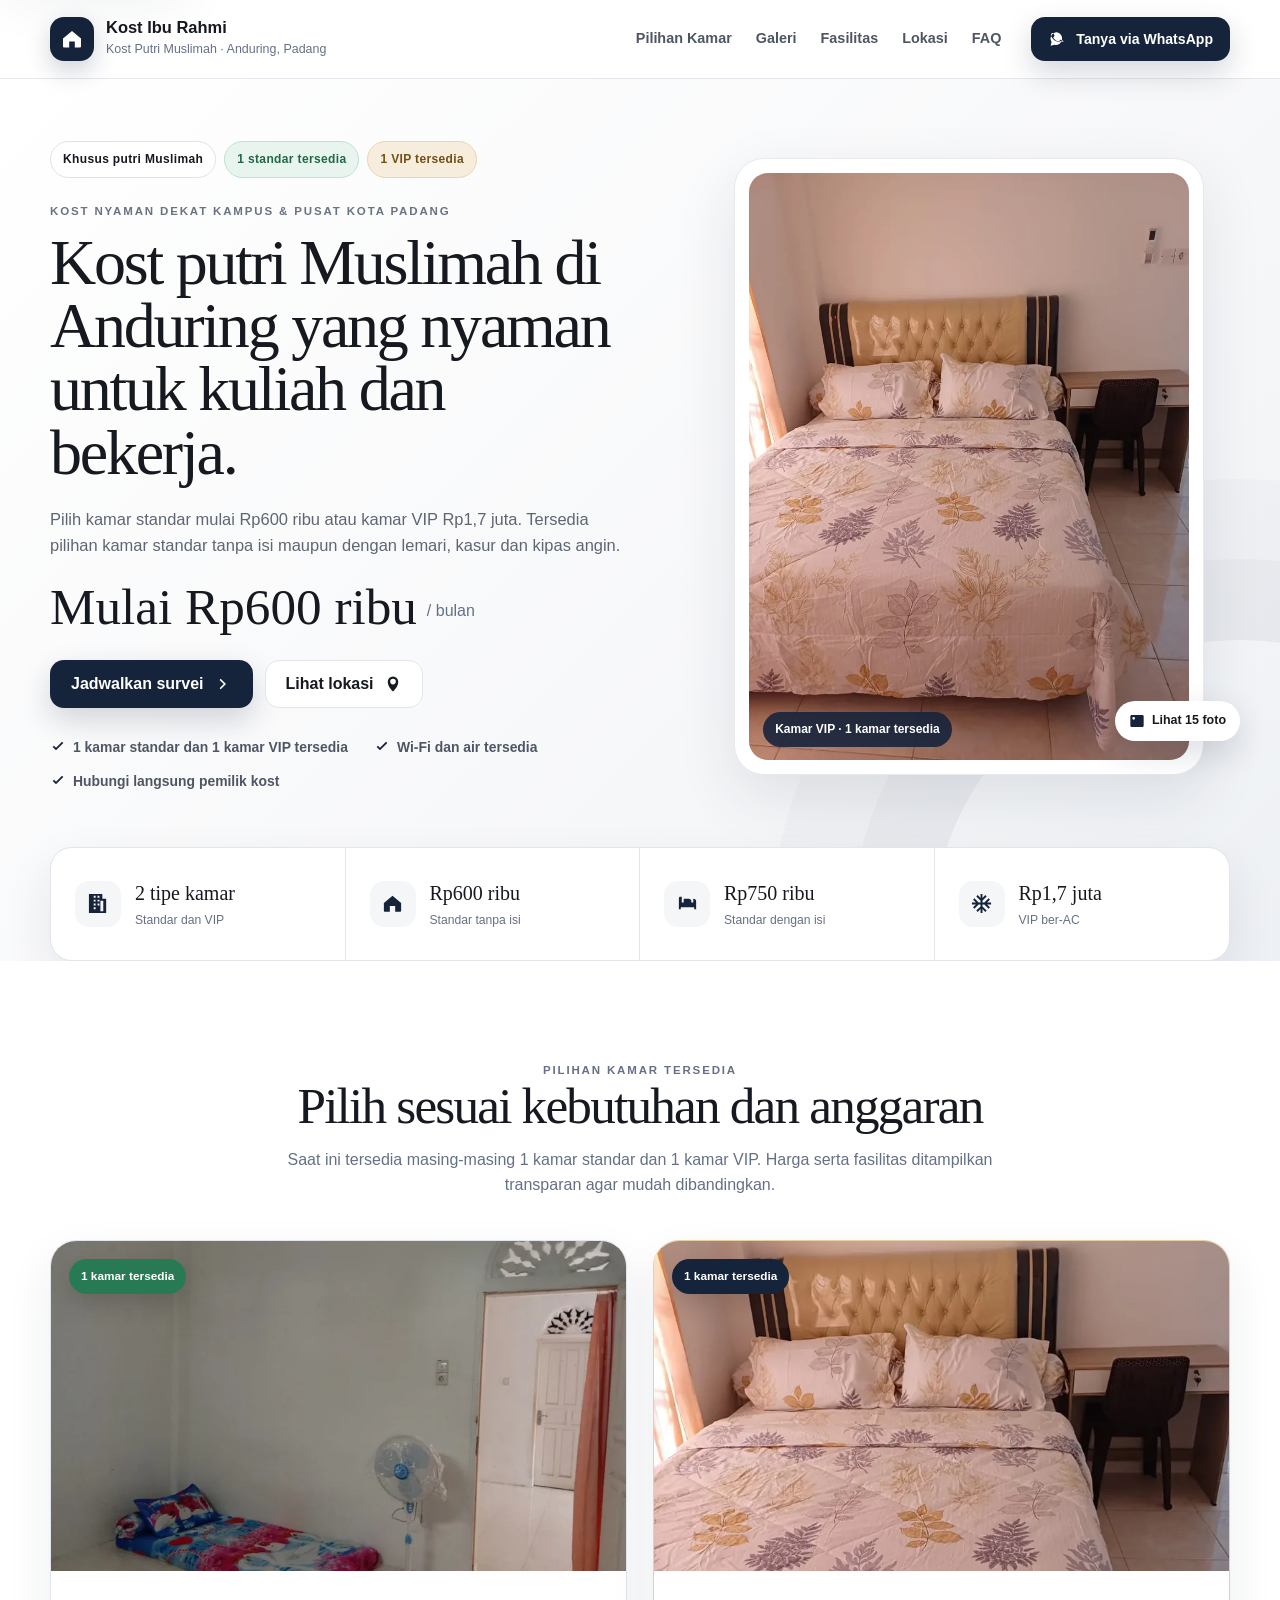
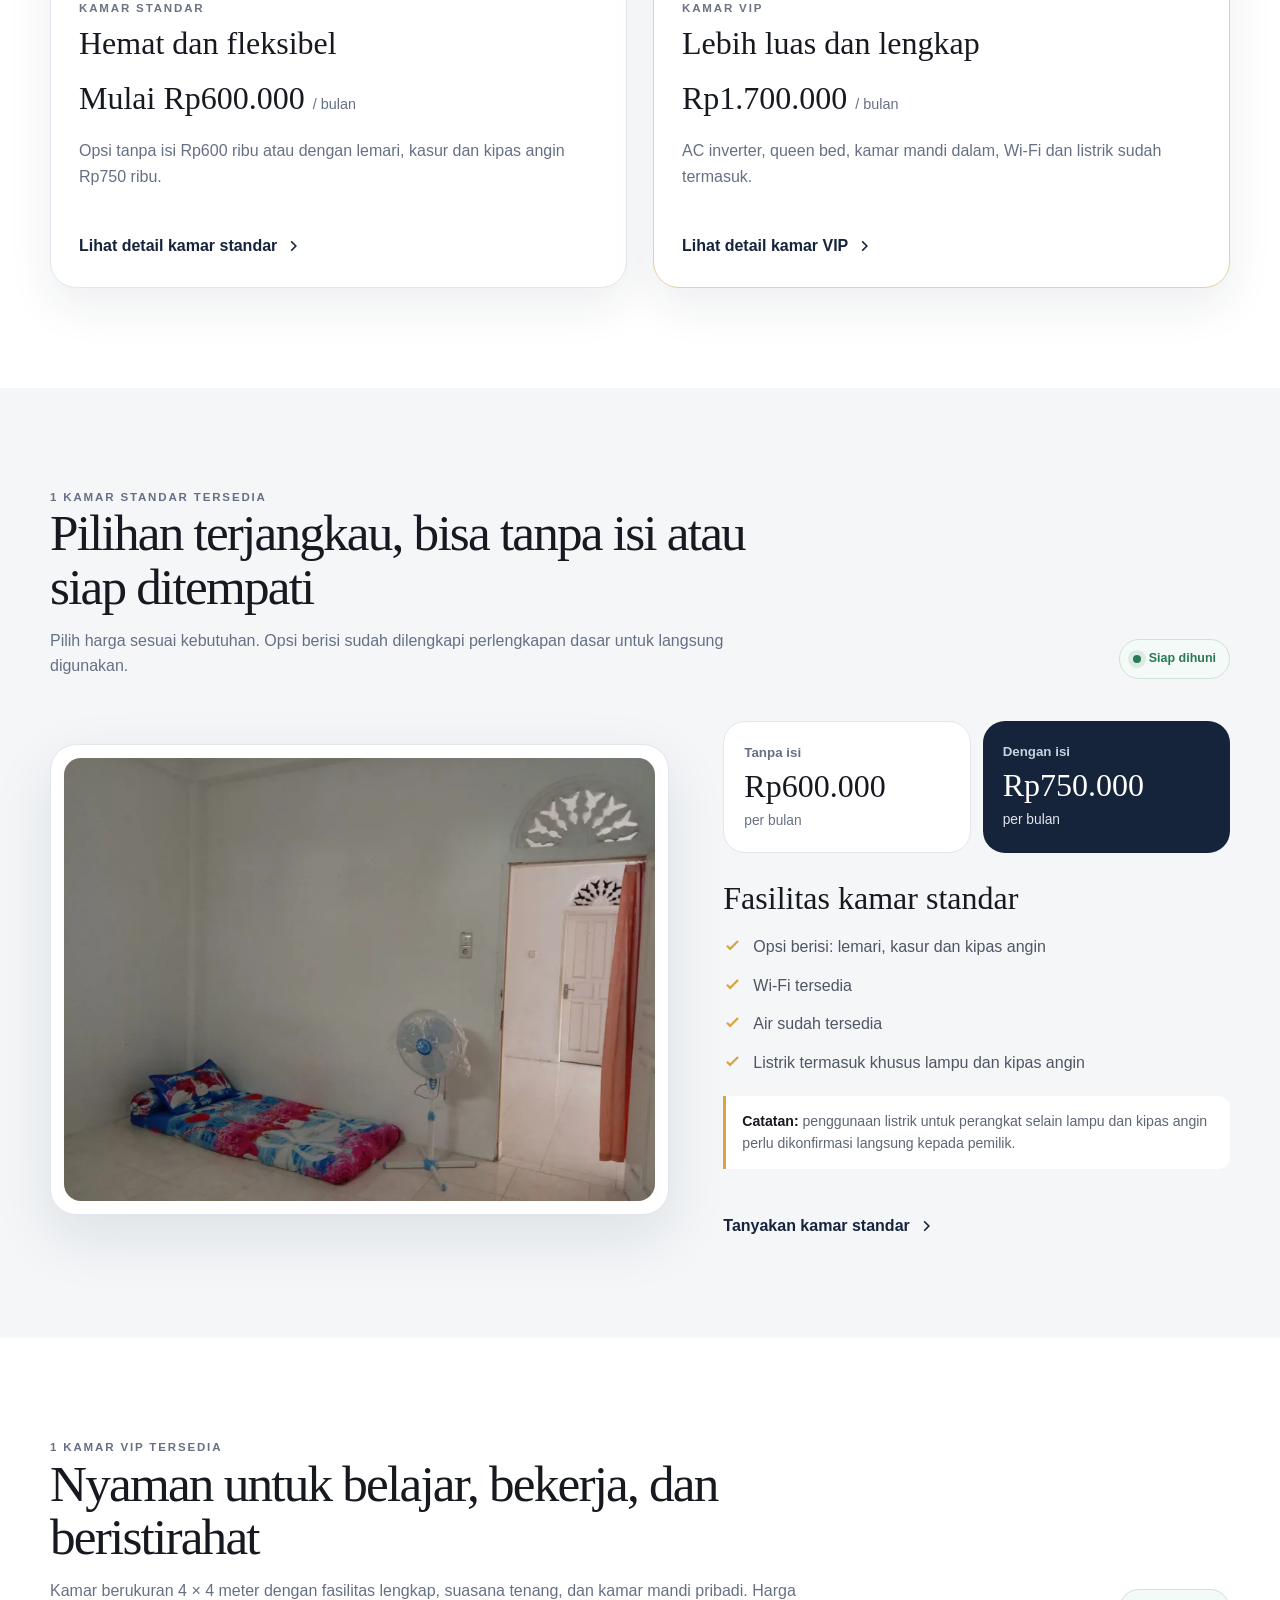
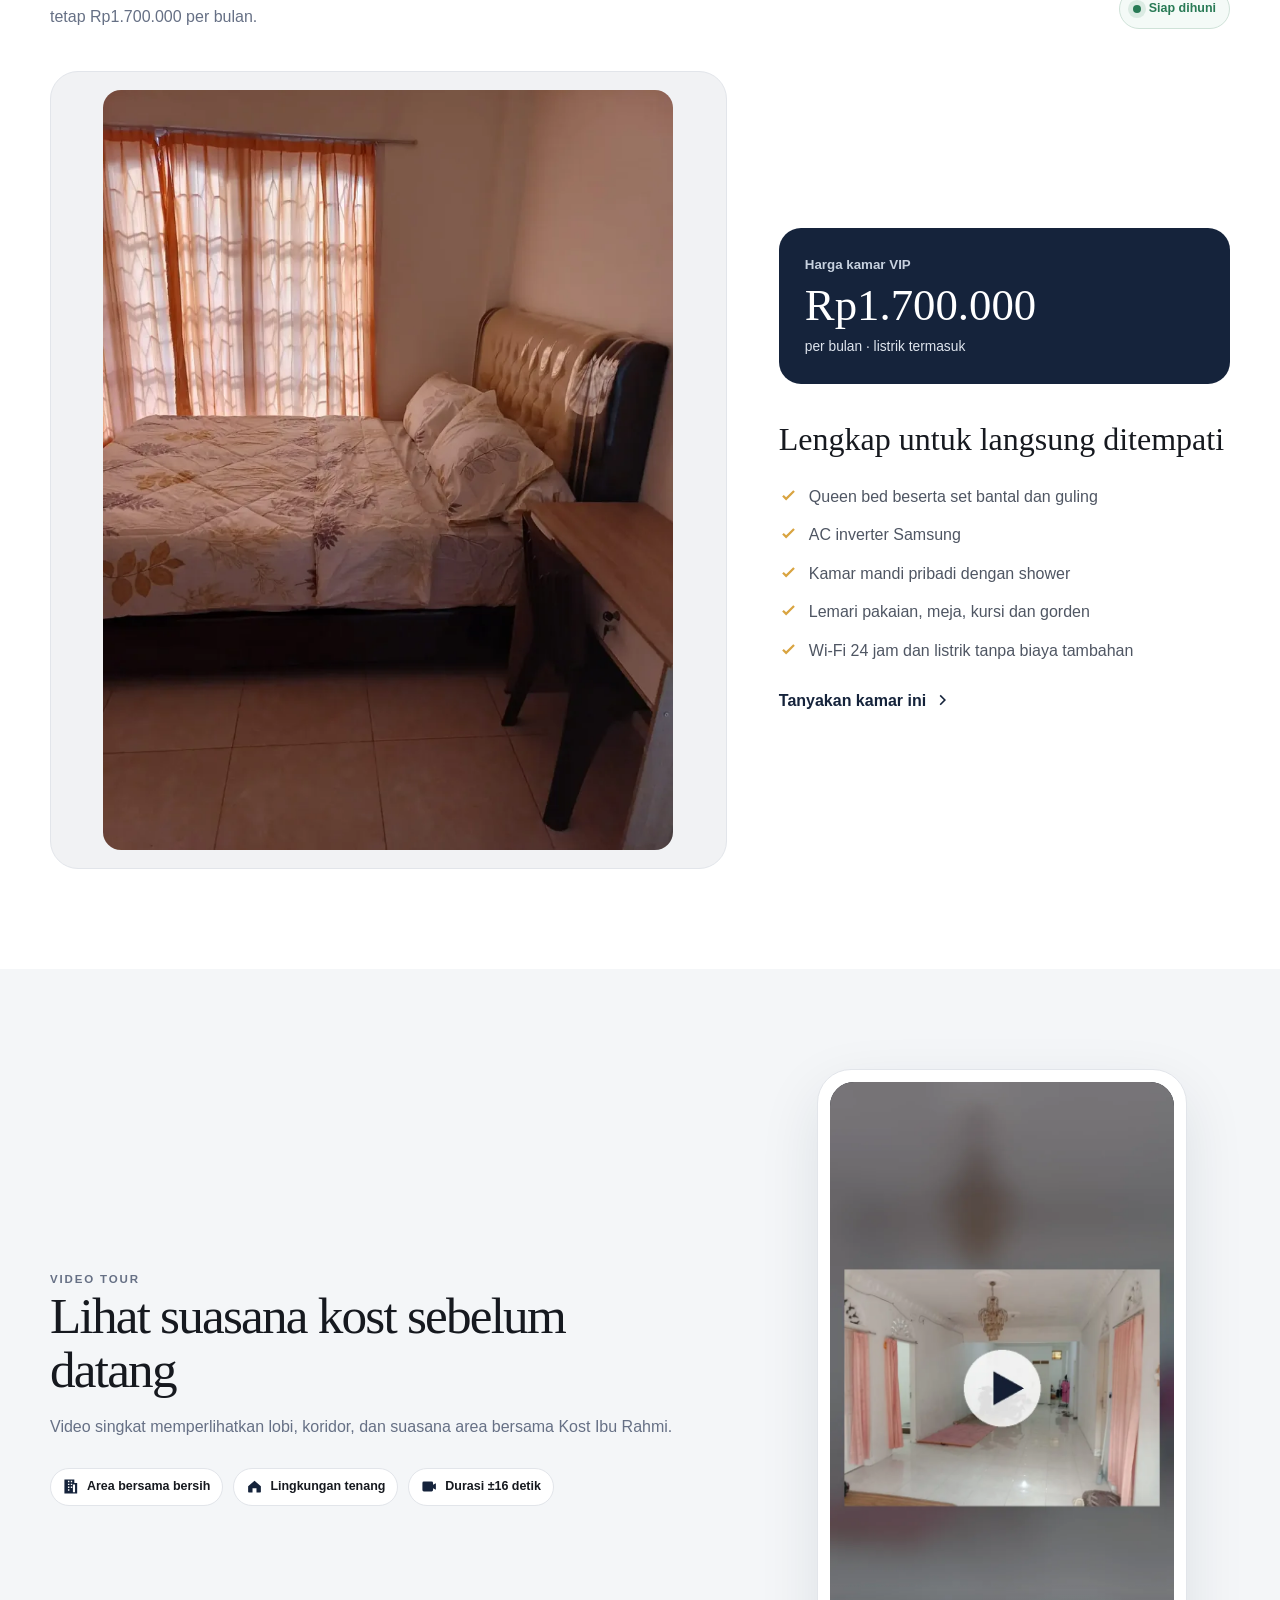
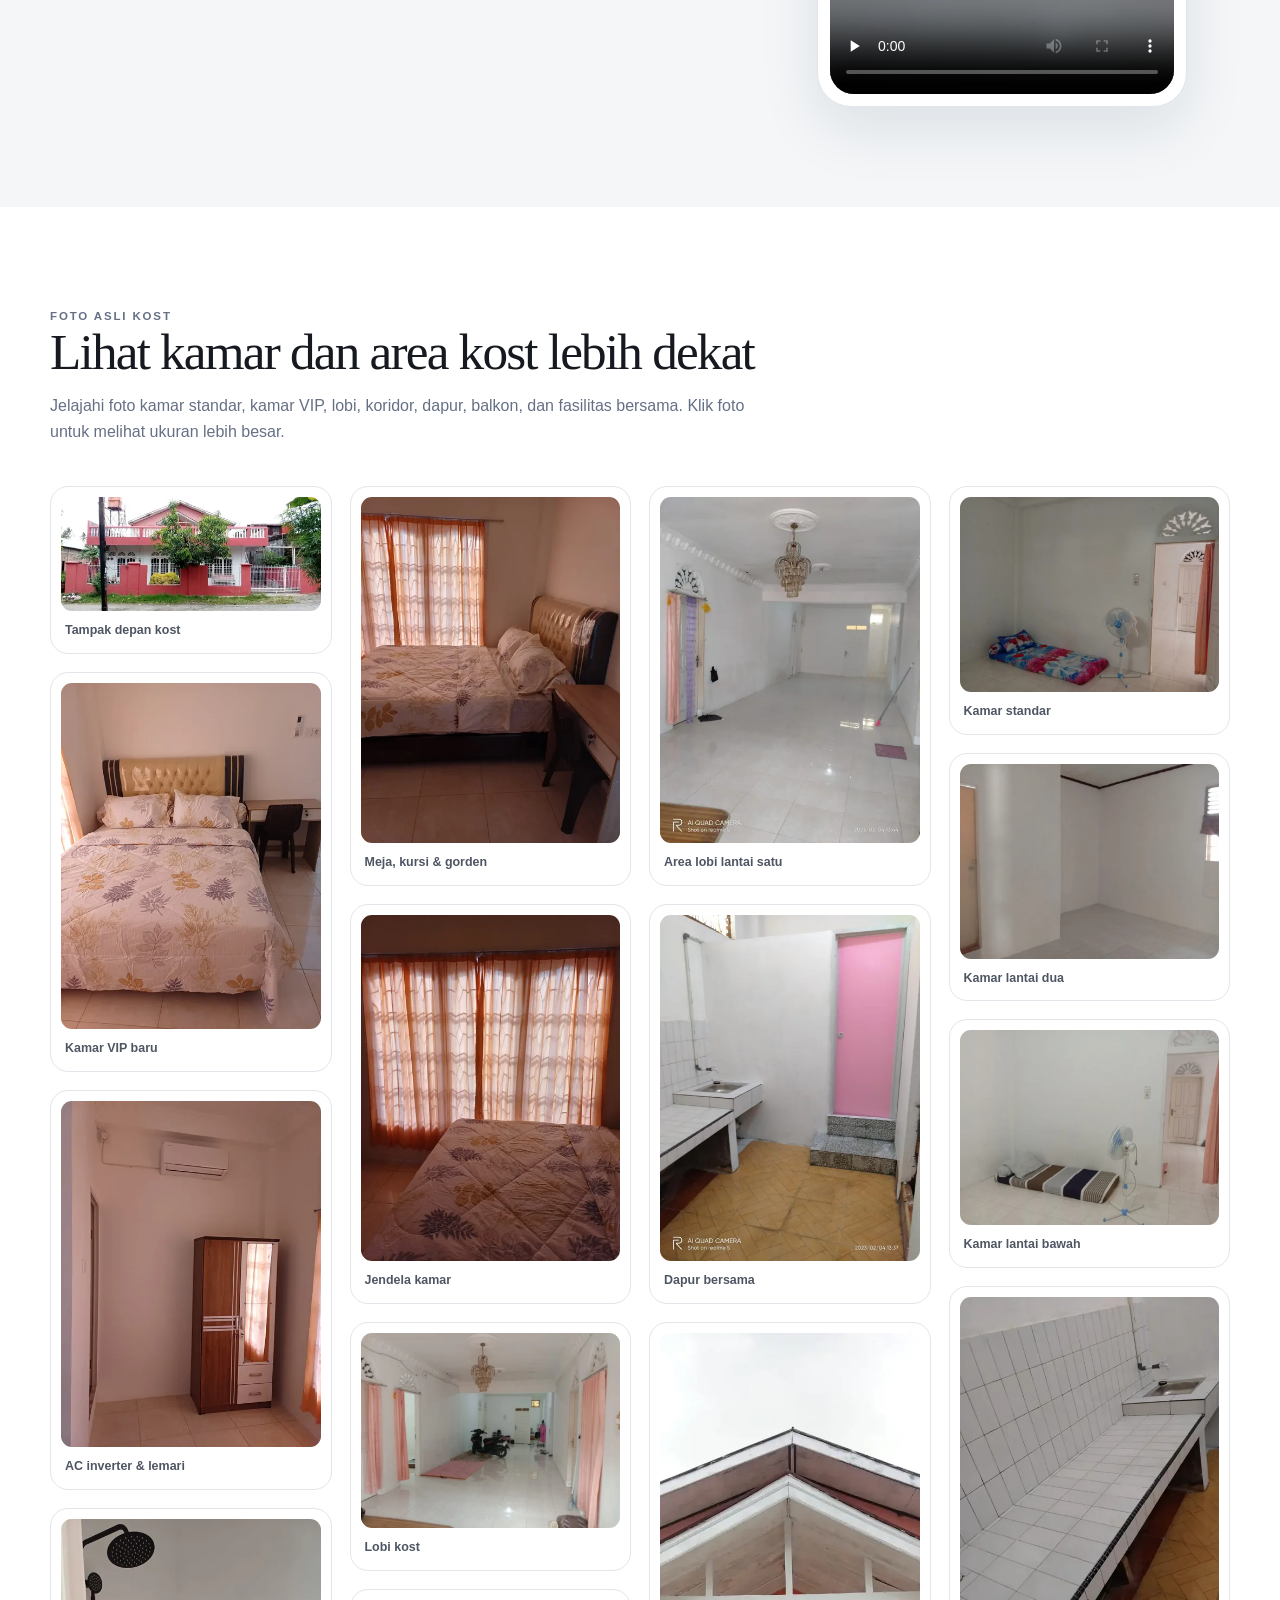
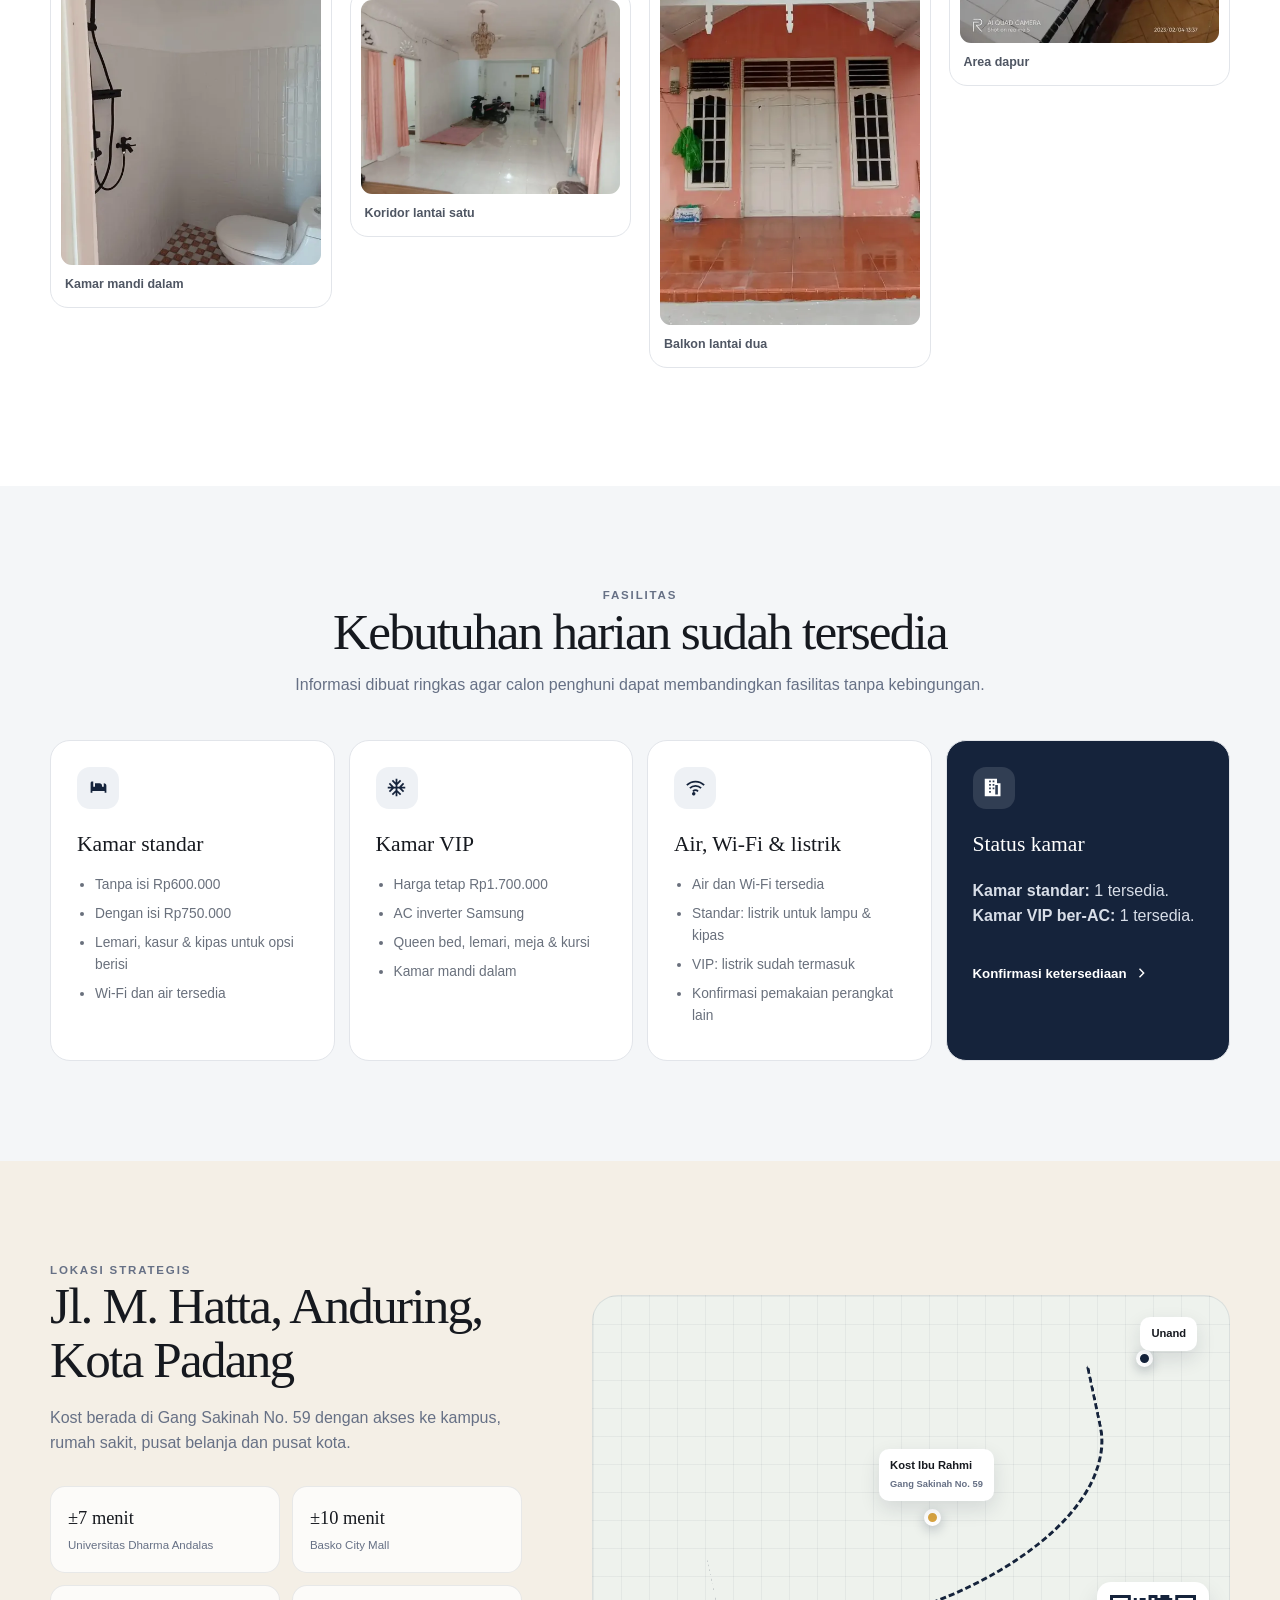
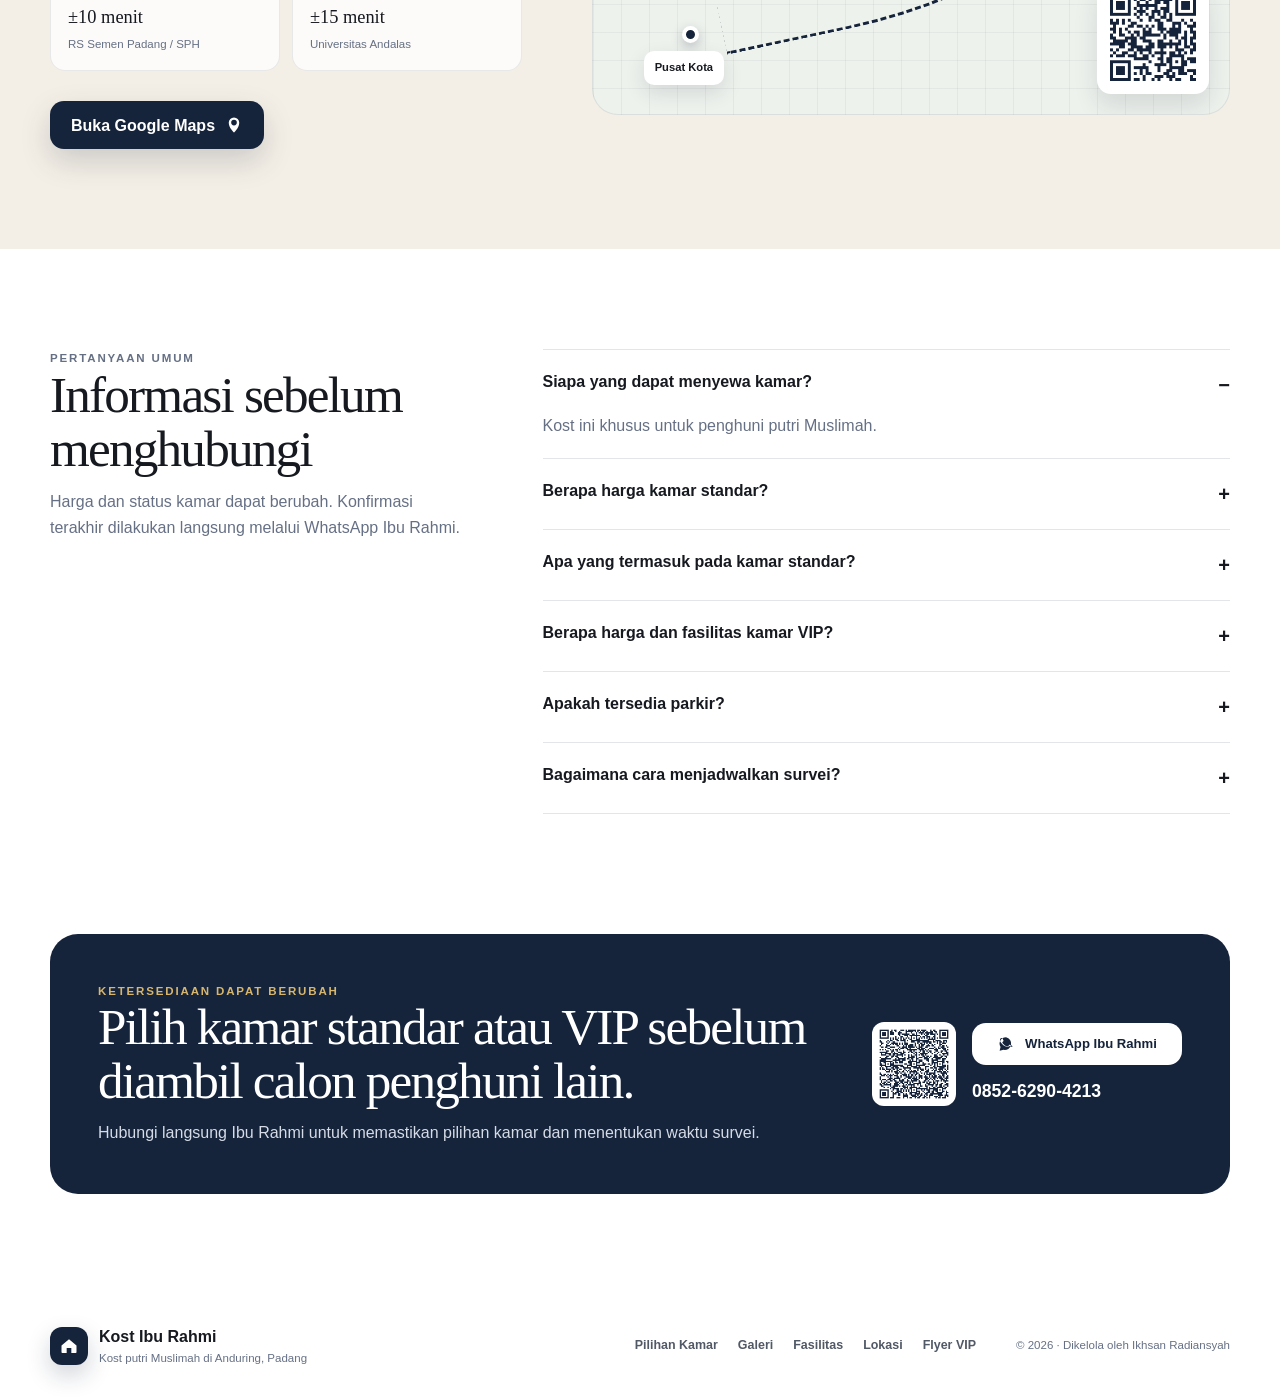
==== commit a8358806: "push" ====
--- a/index.html
+++ b/index.html
@@ -3,9 +3,9 @@
 <head>
   <meta charset="utf-8">
   <meta name="viewport" content="width=device-width,initial-scale=1,viewport-fit=cover">
-  <title>Kost Putri Muslimah Padang Dekat Unand | Kost Ibu Rahmi Anduring</title>
-  <meta name="description" content="Kost putri khusus Muslimah di Anduring, Padang. Tersedia 1 kamar VIP baru 4×4 m dengan AC inverter, kamar mandi dalam, Wi-Fi dan listrik termasuk. Dekat Unand, Basko City Mall dan RS Semen Padang.">
-  <meta name="keywords" content="kost putri Padang, kost muslimah Padang, kost dekat Unand, kost Anduring, kost putri dekat Universitas Andalas, kost VIP Padang, kost kamar mandi dalam Padang, kost Ibu Rahmi">
+  <title>Kost Putri Muslimah Padang Mulai Rp600 Ribu | Kost Ibu Rahmi Anduring</title>
+  <meta name="description" content="Kost putri khusus Muslimah di Anduring, Padang. Tersedia 1 kamar standar mulai Rp600 ribu dan 1 kamar VIP Rp1,7 juta. Wi-Fi, air, pilihan kamar berisi, serta lokasi dekat Unand.">
+  <meta name="keywords" content="kost putri Padang, kost muslimah Padang, kost murah Padang 600 ribu, kost dekat Unand, kost Anduring, kost putri dekat Universitas Andalas, kost VIP Padang, kost kamar mandi dalam Padang, kost Ibu Rahmi">
   <meta name="author" content="Kost Ibu Rahmi">
   <meta name="robots" content="index,follow,max-image-preview:large,max-snippet:-1,max-video-preview:-1">
   <meta name="theme-color" content="#15233b">
@@ -16,85 +16,185 @@
   <meta property="og:locale" content="id_ID">
   <meta property="og:type" content="website">
   <meta property="og:site_name" content="Kost Ibu Rahmi">
-  <meta property="og:title" content="Kost Putri Muslimah di Anduring, Padang — 1 Kamar VIP Tersedia">
-  <meta property="og:description" content="Kamar VIP baru 4×4 m, AC inverter, kamar mandi dalam, Wi-Fi dan listrik termasuk. Dekat Unand, Basko City Mall dan RS Semen Padang.">
+  <meta property="og:title" content="Kost Putri Muslimah Padang — Kamar Standar & VIP Tersedia">
+  <meta property="og:description" content="Tersedia 1 kamar standar mulai Rp600 ribu dan 1 kamar VIP Rp1,7 juta di Anduring, Padang. Khusus putri Muslimah, dekat Unand.">
   <meta property="og:url" content="https://kost.posnew.com/">
   <meta property="og:image" content="https://kost.posnew.com/assets/images/og-kost-ibu-rahmi.jpg">
   <meta property="og:image:width" content="1200">
   <meta property="og:image:height" content="630">
   <meta property="og:image:alt" content="Kamar VIP Kost Ibu Rahmi di Anduring, Padang">
   <meta name="twitter:card" content="summary_large_image">
-  <meta name="twitter:title" content="Kost Putri Muslimah Padang — Kamar VIP Tersedia">
-  <meta name="twitter:description" content="AC inverter, kamar mandi dalam, Wi-Fi dan listrik termasuk. Hubungi Ibu Rahmi untuk survei.">
+  <meta name="twitter:title" content="Kost Putri Muslimah Padang — Standar & VIP Tersedia">
+  <meta name="twitter:description" content="Kamar standar mulai Rp600 ribu dan kamar VIP Rp1,7 juta. Hubungi Ibu Rahmi untuk survei.">
   <meta name="twitter:image" content="https://kost.posnew.com/assets/images/og-kost-ibu-rahmi.jpg">
 
   <link rel="preload" as="image" href="/assets/images/kamar-vip-baru-tempat-tidur-800.webp" imagesrcset="/assets/images/kamar-vip-baru-tempat-tidur-480.webp 480w, /assets/images/kamar-vip-baru-tempat-tidur-800.webp 800w, /assets/images/kamar-vip-baru-tempat-tidur-1280.webp 1200w" imagesizes="(max-width: 760px) 92vw, 42vw" fetchpriority="high">
   <link rel="icon" type="image/png" sizes="32x32" href="/assets/images/favicon-32x32.png">
   <link rel="apple-touch-icon" href="/assets/images/apple-touch-icon.png">
   <link rel="manifest" href="/site.webmanifest">
-  <link rel="stylesheet" href="/assets/css/site.css?v=20260725">
+  <link rel="stylesheet" href="/assets/css/site.css?v=20260729">
 
   <script type="application/ld+json">
   {
-    "@context":"https://schema.org",
-    "@graph":[
+    "@context": "https://schema.org",
+    "@graph": [
       {
-        "@type":"WebSite",
-        "@id":"https://kost.posnew.com/#website",
-        "url":"https://kost.posnew.com/",
-        "name":"Kost Ibu Rahmi",
-        "inLanguage":"id-ID"
+        "@type": "WebSite",
+        "@id": "https://kost.posnew.com/#website",
+        "url": "https://kost.posnew.com/",
+        "name": "Kost Ibu Rahmi",
+        "inLanguage": "id-ID"
       },
       {
-        "@type":"LodgingBusiness",
-        "@id":"https://kost.posnew.com/#business",
-        "name":"Kost Ibu Rahmi",
-        "description":"Kost putri khusus Muslimah di Anduring, Padang, dengan kamar VIP baru, AC inverter, kamar mandi dalam, Wi-Fi dan listrik termasuk.",
-        "url":"https://kost.posnew.com/",
-        "telephone":"+6285262904213",
-        "image":[
+        "@type": "LodgingBusiness",
+        "@id": "https://kost.posnew.com/#business",
+        "name": "Kost Ibu Rahmi",
+        "description": "Kost putri khusus Muslimah di Anduring, Padang, dengan pilihan kamar standar mulai Rp600 ribu dan kamar VIP Rp1,7 juta.",
+        "url": "https://kost.posnew.com/",
+        "telephone": "+6285262904213",
+        "image": [
+          "https://kost.posnew.com/assets/images/kamar-standar-baru-1280.webp",
           "https://kost.posnew.com/assets/images/kamar-vip-baru-tempat-tidur-1280.webp",
-          "https://kost.posnew.com/assets/images/kost-ibu-rahmi-tampak-depan-1280.webp",
-          "https://kost.posnew.com/assets/images/kamar-vip-kamar-mandi-dalam-1280.webp"
+          "https://kost.posnew.com/assets/images/kost-ibu-rahmi-tampak-depan-1280.webp"
         ],
-        "address":{
-          "@type":"PostalAddress",
-          "streetAddress":"Jl. M. Hatta, Anduring, Gang Sakinah No. 59",
-          "addressLocality":"Padang",
-          "addressRegion":"Sumatera Barat",
-          "addressCountry":"ID"
+        "address": {
+          "@type": "PostalAddress",
+          "streetAddress": "Jl. M. Hatta, Anduring, Gang Sakinah No. 59",
+          "addressLocality": "Padang",
+          "addressRegion": "Sumatera Barat",
+          "addressCountry": "ID"
         },
-        "amenityFeature":[
-          {"@type":"LocationFeatureSpecification","name":"Wi-Fi","value":true},
-          {"@type":"LocationFeatureSpecification","name":"AC inverter","value":true},
-          {"@type":"LocationFeatureSpecification","name":"Kamar mandi dalam","value":true},
-          {"@type":"LocationFeatureSpecification","name":"Parkir motor","value":true}
+        "amenityFeature": [
+          {
+            "@type": "LocationFeatureSpecification",
+            "name": "Wi-Fi",
+            "value": true
+          },
+          {
+            "@type": "LocationFeatureSpecification",
+            "name": "Air",
+            "value": true
+          },
+          {
+            "@type": "LocationFeatureSpecification",
+            "name": "Parkir motor",
+            "value": true
+          },
+          {
+            "@type": "LocationFeatureSpecification",
+            "name": "Pilihan kamar ber-AC",
+            "value": true
+          }
         ],
-        "makesOffer":{
-          "@type":"Offer",
-          "name":"Kamar VIP Baru",
-          "price":"1700000",
-          "priceCurrency":"IDR",
-          "availability":"https://schema.org/InStock",
-          "url":"https://kost.posnew.com/#kamar-vip",
-          "itemOffered":{
-            "@type":"Accommodation",
-            "name":"Kamar VIP Kost Putri Muslimah",
-            "floorSize":{"@type":"QuantitativeValue","value":16,"unitCode":"MTK"},
-            "numberOfBathroomsTotal":1,
-            "occupancy":{"@type":"QuantitativeValue","maxValue":1}
+        "makesOffer": [
+          {
+            "@type": "Offer",
+            "name": "Kamar Standar Tanpa Isi",
+            "price": "600000",
+            "priceCurrency": "IDR",
+            "availability": "https://schema.org/InStock",
+            "url": "https://kost.posnew.com/#kamar-standar",
+            "itemOffered": {
+              "@type": "Accommodation",
+              "name": "Kamar Standar Tanpa Isi Kost Putri Muslimah",
+              "occupancy": {
+                "@type": "QuantitativeValue",
+                "maxValue": 1
+              }
+            }
+          },
+          {
+            "@type": "Offer",
+            "name": "Kamar Standar Dengan Isi",
+            "price": "750000",
+            "priceCurrency": "IDR",
+            "availability": "https://schema.org/InStock",
+            "url": "https://kost.posnew.com/#kamar-standar",
+            "itemOffered": {
+              "@type": "Accommodation",
+              "name": "Kamar Standar Berisi Lemari, Kasur dan Kipas Angin",
+              "occupancy": {
+                "@type": "QuantitativeValue",
+                "maxValue": 1
+              }
+            }
+          },
+          {
+            "@type": "Offer",
+            "name": "Kamar VIP Baru",
+            "price": "1700000",
+            "priceCurrency": "IDR",
+            "availability": "https://schema.org/InStock",
+            "url": "https://kost.posnew.com/#kamar-vip",
+            "itemOffered": {
+              "@type": "Accommodation",
+              "name": "Kamar VIP Kost Putri Muslimah",
+              "floorSize": {
+                "@type": "QuantitativeValue",
+                "value": 16,
+                "unitCode": "MTK"
+              },
+              "numberOfBathroomsTotal": 1,
+              "occupancy": {
+                "@type": "QuantitativeValue",
+                "maxValue": 1
+              }
+            }
           }
-        }
+        ]
       },
       {
-        "@type":"FAQPage",
-        "@id":"https://kost.posnew.com/#faq",
-        "mainEntity":[
-          {"@type":"Question","name":"Siapa yang dapat menyewa kamar?","acceptedAnswer":{"@type":"Answer","text":"Kost Ibu Rahmi ditujukan khusus untuk penghuni putri Muslimah."}},
-          {"@type":"Question","name":"Apakah listrik kamar VIP sudah termasuk?","acceptedAnswer":{"@type":"Answer","text":"Ya. Harga kamar VIP sudah termasuk tagihan listrik yang ditanggung pemilik kost."}},
-          {"@type":"Question","name":"Apakah kamar VIP memiliki kamar mandi dalam?","acceptedAnswer":{"@type":"Answer","text":"Ya. Kamar VIP memiliki kamar mandi dalam dengan WC duduk dan shower."}},
-          {"@type":"Question","name":"Apakah tersedia Wi-Fi?","acceptedAnswer":{"@type":"Answer","text":"Ya. Penghuni mendapatkan akses Wi-Fi 24 jam tanpa biaya tambahan."}},
-          {"@type":"Question","name":"Bagaimana cara menjadwalkan survei?","acceptedAnswer":{"@type":"Answer","text":"Hubungi Ibu Rahmi melalui WhatsApp di 0852-6290-4213 untuk menanyakan ketersediaan dan waktu survei."}}
+        "@type": "FAQPage",
+        "@id": "https://kost.posnew.com/#faq",
+        "mainEntity": [
+          {
+            "@type": "Question",
+            "name": "Siapa yang dapat menyewa kamar?",
+            "acceptedAnswer": {
+              "@type": "Answer",
+              "text": "Kost Ibu Rahmi ditujukan khusus untuk penghuni putri Muslimah."
+            }
+          },
+          {
+            "@type": "Question",
+            "name": "Berapa harga kamar standar?",
+            "acceptedAnswer": {
+              "@type": "Answer",
+              "text": "Kamar standar tersedia dengan harga Rp600.000 per bulan tanpa isi atau Rp750.000 per bulan dengan lemari, kasur dan kipas angin."
+            }
+          },
+          {
+            "@type": "Question",
+            "name": "Apa yang termasuk untuk kamar standar?",
+            "acceptedAnswer": {
+              "@type": "Answer",
+              "text": "Wi-Fi dan air tersedia. Listrik yang termasuk khusus untuk lampu dan kipas angin."
+            }
+          },
+          {
+            "@type": "Question",
+            "name": "Berapa harga kamar VIP?",
+            "acceptedAnswer": {
+              "@type": "Answer",
+              "text": "Harga kamar VIP tetap Rp1.700.000 per bulan dan sudah termasuk listrik."
+            }
+          },
+          {
+            "@type": "Question",
+            "name": "Apakah kamar VIP memiliki kamar mandi dalam?",
+            "acceptedAnswer": {
+              "@type": "Answer",
+              "text": "Ya. Kamar VIP memiliki kamar mandi dalam dengan WC duduk dan shower."
+            }
+          },
+          {
+            "@type": "Question",
+            "name": "Bagaimana cara menjadwalkan survei?",
+            "acceptedAnswer": {
+              "@type": "Answer",
+              "text": "Hubungi Ibu Rahmi melalui WhatsApp di 0852-6290-4213 untuk menanyakan ketersediaan dan waktu survei."
+            }
+          }
         ]
       }
     ]
@@ -126,9 +226,9 @@
         <span><strong>Kost Ibu Rahmi</strong><small>Kost Putri Muslimah · Anduring, Padang</small></span>
       </a>
       <nav aria-label="Navigasi utama">
-        <a href="#kamar-vip">Kamar VIP</a><a href="#gallery">Galeri</a><a href="#facilities">Fasilitas</a><a href="#location">Lokasi</a><a href="#faq">FAQ</a>
+        <a href="#pilihan-kamar">Pilihan Kamar</a><a href="#gallery">Galeri</a><a href="#facilities">Fasilitas</a><a href="#location">Lokasi</a><a href="#faq">FAQ</a>
       </nav>
-      <a class="button button-dark header-cta" href="https://wa.me/6285262904213?text=Halo%20Ibu%20Rahmi,%20saya%20melihat%20website%20Kost%20Ibu%20Rahmi%20dan%20ingin%20menanyakan%20ketersediaan%20kamar%20VIP." target="_blank" rel="noopener"><svg><use href="#i-chat"/></svg>Tanya via WhatsApp</a>
+      <a class="button button-dark header-cta" href="https://wa.me/6285262904213?text=Halo%20Ibu%20Rahmi,%20saya%20melihat%20website%20Kost%20Ibu%20Rahmi%20dan%20ingin%20menanyakan%20ketersediaan%20kamar%20standar%20atau%20VIP." target="_blank" rel="noopener"><svg><use href="#i-chat"/></svg>Tanya via WhatsApp</a>
     </div>
   </header>
 
@@ -136,18 +236,18 @@
     <section class="hero" id="top">
       <div class="shell hero-grid">
         <div class="hero-copy">
-          <div class="eyebrows"><span class="eyebrow">Khusus putri Muslimah</span><span class="eyebrow eyebrow-gold">1 kamar VIP tersedia</span></div>
+          <div class="eyebrows"><span class="eyebrow">Khusus putri Muslimah</span><span class="eyebrow eyebrow-green">1 standar tersedia</span><span class="eyebrow eyebrow-gold">1 VIP tersedia</span></div>
           <p class="overline">KOST NYAMAN DEKAT KAMPUS & PUSAT KOTA PADANG</p>
           <h1>Kost putri Muslimah di Anduring yang nyaman untuk kuliah dan bekerja.</h1>
-          <p class="lead">Kamar VIP baru berukuran luas dengan AC inverter, kamar mandi dalam, queen bed, lemari, Wi-Fi, serta listrik yang sudah termasuk harga sewa.</p>
-          <div class="price-line"><span>Rp1,7 juta</span><small>/ bulan</small></div>
+          <p class="lead">Pilih kamar standar mulai Rp600 ribu atau kamar VIP Rp1,7 juta. Tersedia pilihan kamar standar tanpa isi maupun dengan lemari, kasur dan kipas angin.</p>
+          <div class="price-line"><span>Mulai Rp600 ribu</span><small>/ bulan</small></div>
           <div class="hero-actions">
-            <a class="button button-dark" href="https://wa.me/6285262904213?text=Halo%20Ibu%20Rahmi,%20saya%20tertarik%20melihat%20kamar%20VIP%20Kost%20Ibu%20Rahmi.%20Apakah%20saya%20bisa%20menjadwalkan%20survei?" target="_blank" rel="noopener">Jadwalkan survei<svg><use href="#i-arrow"/></svg></a>
+            <a class="button button-dark" href="https://wa.me/6285262904213?text=Halo%20Ibu%20Rahmi,%20saya%20tertarik%20melihat%20kamar%20standar%20atau%20VIP%20di%20Kost%20Ibu%20Rahmi.%20Apakah%20saya%20bisa%20menjadwalkan%20survei?" target="_blank" rel="noopener">Jadwalkan survei<svg><use href="#i-arrow"/></svg></a>
             <a class="button button-light" href="https://maps.app.goo.gl/Gx7gHEeugVkciWht6" target="_blank" rel="noopener">Lihat lokasi<svg><use href="#i-map"/></svg></a>
           </div>
           <ul class="trust-list">
-            <li><svg><use href="#i-check"/></svg>Listrik kamar VIP sudah termasuk</li>
-            <li><svg><use href="#i-check"/></svg>Wi-Fi 24 jam tanpa biaya tambahan</li>
+            <li><svg><use href="#i-check"/></svg>1 kamar standar dan 1 kamar VIP tersedia</li>
+            <li><svg><use href="#i-check"/></svg>Wi-Fi dan air tersedia</li>
             <li><svg><use href="#i-check"/></svg>Hubungi langsung pemilik kost</li>
           </ul>
         </div>
@@ -157,22 +257,64 @@
               <source srcset="/assets/images/kamar-vip-baru-tempat-tidur-480.webp 480w, /assets/images/kamar-vip-baru-tempat-tidur-800.webp 800w, /assets/images/kamar-vip-baru-tempat-tidur-1280.webp 1200w" sizes="(max-width:760px) 92vw, 42vw" type="image/webp">
               <img src="/assets/images/kamar-vip-baru-tempat-tidur-800.webp" width="800" height="1067" alt="Kamar VIP baru Kost Ibu Rahmi dengan queen bed, meja dan gorden" fetchpriority="high">
             </picture>
-            <span class="media-label">Kamar VIP baru · foto asli</span>
+            <span class="media-label">Kamar VIP · 1 kamar tersedia</span>
           </div>
           <a class="photo-count" href="#gallery"><svg><use href="#i-photo"/></svg>Lihat 15 foto</a>
         </div>
       </div>
-      <div class="shell stat-strip" aria-label="Spesifikasi kamar VIP">
-        <div class="stat"><span class="stat-icon"><svg><use href="#i-ruler"/></svg></span><span><strong>4 × 4 m</strong><small>Kamar sangat luas</small></span></div>
-        <div class="stat"><span class="stat-icon"><svg><use href="#i-snow"/></svg></span><span><strong>AC inverter</strong><small>Dingin & hemat listrik</small></span></div>
-        <div class="stat"><span class="stat-icon"><svg><use href="#i-bath"/></svg></span><span><strong>Kamar mandi dalam</strong><small>WC duduk & shower</small></span></div>
-        <div class="stat"><span class="stat-icon"><svg><use href="#i-wifi"/></svg></span><span><strong>Wi-Fi + listrik</strong><small>Sudah termasuk sewa</small></span></div>
+      <div class="shell stat-strip" aria-label="Ringkasan pilihan kamar">
+        <div class="stat"><span class="stat-icon"><svg><use href="#i-building"/></svg></span><span><strong>2 tipe kamar</strong><small>Standar dan VIP</small></span></div>
+        <div class="stat"><span class="stat-icon"><svg><use href="#i-home"/></svg></span><span><strong>Rp600 ribu</strong><small>Standar tanpa isi</small></span></div>
+        <div class="stat"><span class="stat-icon"><svg><use href="#i-bed"/></svg></span><span><strong>Rp750 ribu</strong><small>Standar dengan isi</small></span></div>
+        <div class="stat"><span class="stat-icon"><svg><use href="#i-snow"/></svg></span><span><strong>Rp1,7 juta</strong><small>VIP ber-AC</small></span></div>
+      </div>
+    </section>
+
+    <section class="section" id="pilihan-kamar">
+      <div class="shell">
+        <div class="section-head centered"><p class="overline">PILIHAN KAMAR TERSEDIA</p><h2>Pilih sesuai kebutuhan dan anggaran</h2><p>Saat ini tersedia masing-masing 1 kamar standar dan 1 kamar VIP. Harga serta fasilitas ditampilkan transparan agar mudah dibandingkan.</p></div>
+        <div class="room-choice-grid">
+          <article class="room-choice-card">
+            <div class="room-choice-photo"><img src="/assets/images/kamar-standar-baru-800.webp" width="800" height="600" alt="Kamar standar Kost Ibu Rahmi" loading="lazy"><span class="room-badge available">1 kamar tersedia</span></div>
+            <div class="room-choice-body"><p class="overline">KAMAR STANDAR</p><h3>Hemat dan fleksibel</h3><div class="choice-price"><strong>Mulai Rp600.000</strong><span>/ bulan</span></div><p>Opsi tanpa isi Rp600 ribu atau dengan lemari, kasur dan kipas angin Rp750 ribu.</p><a class="text-link" href="#kamar-standar">Lihat detail kamar standar<svg><use href="#i-arrow"/></svg></a></div>
+          </article>
+          <article class="room-choice-card featured">
+            <div class="room-choice-photo"><img src="/assets/images/kamar-vip-baru-tempat-tidur-800.webp" width="800" height="1067" alt="Kamar VIP Kost Ibu Rahmi" loading="lazy"><span class="room-badge premium">1 kamar tersedia</span></div>
+            <div class="room-choice-body"><p class="overline">KAMAR VIP</p><h3>Lebih luas dan lengkap</h3><div class="choice-price"><strong>Rp1.700.000</strong><span>/ bulan</span></div><p>AC inverter, queen bed, kamar mandi dalam, Wi-Fi dan listrik sudah termasuk.</p><a class="text-link" href="#kamar-vip">Lihat detail kamar VIP<svg><use href="#i-arrow"/></svg></a></div>
+          </article>
+        </div>
+      </div>
+    </section>
+
+    <section class="section section-soft" id="kamar-standar">
+      <div class="shell">
+        <div class="section-head split-head"><div><p class="overline">1 KAMAR STANDAR TERSEDIA</p><h2>Pilihan terjangkau, bisa tanpa isi atau siap ditempati</h2><p>Pilih harga sesuai kebutuhan. Opsi berisi sudah dilengkapi perlengkapan dasar untuk langsung digunakan.</p></div><span class="availability"><i></i>Siap dihuni</span></div>
+        <div class="standard-layout">
+          <div class="standard-photo-wide">
+            <picture><source srcset="/assets/images/kamar-standar-baru-480.webp 480w, /assets/images/kamar-standar-baru-800.webp 800w, /assets/images/kamar-standar-baru-1280.webp 1280w" sizes="(max-width:800px) 100vw, 56vw"><img src="/assets/images/kamar-standar-baru-800.webp" width="800" height="600" alt="Kamar standar Kost Ibu Rahmi yang tersedia" loading="lazy"></picture>
+          </div>
+          <div class="standard-details">
+            <div class="standard-price-grid">
+              <div class="price-card price-card-light"><small>Tanpa isi</small><strong>Rp600.000</strong><span>per bulan</span></div>
+              <div class="price-card"><small>Dengan isi</small><strong>Rp750.000</strong><span>per bulan</span></div>
+            </div>
+            <h3>Fasilitas kamar standar</h3>
+            <ul class="feature-checks">
+              <li><svg><use href="#i-check"/></svg>Opsi berisi: lemari, kasur dan kipas angin</li>
+              <li><svg><use href="#i-check"/></svg>Wi-Fi tersedia</li>
+              <li><svg><use href="#i-check"/></svg>Air sudah tersedia</li>
+              <li><svg><use href="#i-check"/></svg>Listrik termasuk khusus lampu dan kipas angin</li>
+            </ul>
+            <p class="room-note"><strong>Catatan:</strong> penggunaan listrik untuk perangkat selain lampu dan kipas angin perlu dikonfirmasi langsung kepada pemilik.</p>
+            <a class="text-link" href="https://wa.me/6285262904213?text=Halo%20Ibu%20Rahmi,%20saya%20ingin%20menanyakan%20kamar%20standar%20Rp600.000%20tanpa%20isi%20atau%20Rp750.000%20dengan%20isi.%20Apakah%20masih%20tersedia?" target="_blank" rel="noopener">Tanyakan kamar standar<svg><use href="#i-arrow"/></svg></a>
+          </div>
+        </div>
       </div>
     </section>
 
     <section class="section" id="kamar-vip">
       <div class="shell">
-        <div class="section-head split-head"><div><p class="overline">KAMAR VIP TERSEDIA</p><h2>Nyaman untuk belajar, bekerja, dan beristirahat</h2><p>Kamar berukuran 4 × 4 meter dengan fasilitas lengkap, suasana tenang, dan kamar mandi pribadi.</p></div><span class="availability"><i></i>Siap dihuni</span></div>
+        <div class="section-head split-head"><div><p class="overline">1 KAMAR VIP TERSEDIA</p><h2>Nyaman untuk belajar, bekerja, dan beristirahat</h2><p>Kamar berukuran 4 × 4 meter dengan fasilitas lengkap, suasana tenang, dan kamar mandi pribadi. Harga tetap Rp1.700.000 per bulan.</p></div><span class="availability"><i></i>Siap dihuni</span></div>
         <div class="vip-layout">
           <div class="vip-photo-wide">
             <picture><source srcset="/assets/images/kamar-vip-meja-kursi-gorden-480.webp 480w, /assets/images/kamar-vip-meja-kursi-gorden-800.webp 800w, /assets/images/kamar-vip-meja-kursi-gorden-1280.webp 1200w" sizes="(max-width:800px) 100vw, 56vw"><img src="/assets/images/kamar-vip-meja-kursi-gorden-800.webp" width="800" height="1067" alt="Sudut kamar VIP dengan queen bed, meja, kursi dan gorden" loading="lazy"></picture>
@@ -202,7 +344,7 @@
 
     <section class="section" id="gallery">
       <div class="shell">
-        <div class="section-head"><p class="overline">FOTO ASLI KOST</p><h2>Lihat kamar dan area kost lebih dekat</h2><p>Jelajahi foto kamar VIP, lobi, koridor, dapur, balkon, dan fasilitas bersama. Klik foto untuk melihat ukuran lebih besar.</p></div>
+        <div class="section-head"><p class="overline">FOTO ASLI KOST</p><h2>Lihat kamar dan area kost lebih dekat</h2><p>Jelajahi foto kamar standar, kamar VIP, lobi, koridor, dapur, balkon, dan fasilitas bersama. Klik foto untuk melihat ukuran lebih besar.</p></div>
         <div class="masonry-gallery">
           <figure class="gallery-card" data-lightbox="/assets/images/kost-ibu-rahmi-tampak-depan-1280.webp"><img src="/assets/images/kost-ibu-rahmi-tampak-depan-800.webp" srcset="/assets/images/kost-ibu-rahmi-tampak-depan-480.webp 480w, /assets/images/kost-ibu-rahmi-tampak-depan-800.webp 800w, /assets/images/kost-ibu-rahmi-tampak-depan-1280.webp 1280w" sizes="(max-width:700px) 100vw, 33vw" width="800" height="351" loading="lazy" alt="Tampak depan Kost Ibu Rahmi di Anduring Padang"><figcaption>Tampak depan kost</figcaption></figure>
           <figure class="gallery-card" data-lightbox="/assets/images/kamar-vip-baru-tempat-tidur-1280.webp"><img src="/assets/images/kamar-vip-baru-tempat-tidur-480.webp" width="480" height="640" loading="lazy" alt="Kamar VIP baru dengan queen bed"><figcaption>Kamar VIP baru</figcaption></figure>
@@ -227,10 +369,10 @@
       <div class="shell">
         <div class="section-head centered"><p class="overline">FASILITAS</p><h2>Kebutuhan harian sudah tersedia</h2><p>Informasi dibuat ringkas agar calon penghuni dapat membandingkan fasilitas tanpa kebingungan.</p></div>
         <div class="facility-grid">
-          <article class="facility-card"><span class="facility-icon"><svg><use href="#i-bed"/></svg></span><h3>Di dalam kamar VIP</h3><ul><li>Queen bed & perlengkapan tidur</li><li>AC inverter Samsung</li><li>Lemari pakaian, meja & kursi</li><li>Gorden dan jendela</li></ul></article>
-          <article class="facility-card"><span class="facility-icon"><svg><use href="#i-bath"/></svg></span><h3>Kamar mandi pribadi</h3><ul><li>WC duduk</li><li>Shower</li><li>Kamar mandi di dalam kamar</li><li>Siap digunakan</li></ul></article>
-          <article class="facility-card"><span class="facility-icon"><svg><use href="#i-wifi"/></svg></span><h3>Biaya yang termasuk</h3><ul><li>Wi-Fi 24 jam</li><li>Listrik kamar VIP</li><li>Akses area bersama</li><li>Parkir sepeda motor</li></ul></article>
-          <article class="facility-card facility-highlight"><span class="facility-icon"><svg><use href="#i-building"/></svg></span><h3>Status kamar</h3><p><strong>VIP lantai satu:</strong> tersedia.<br><strong>Kamar standar:</strong> saat ini penuh.</p><a href="https://wa.me/6285262904213?text=Halo%20Ibu%20Rahmi,%20apakah%20kamar%20VIP%20masih%20tersedia?" target="_blank" rel="noopener">Konfirmasi ketersediaan<svg><use href="#i-arrow"/></svg></a></article>
+          <article class="facility-card"><span class="facility-icon"><svg><use href="#i-bed"/></svg></span><h3>Kamar standar</h3><ul><li>Tanpa isi Rp600.000</li><li>Dengan isi Rp750.000</li><li>Lemari, kasur & kipas untuk opsi berisi</li><li>Wi-Fi dan air tersedia</li></ul></article>
+          <article class="facility-card"><span class="facility-icon"><svg><use href="#i-snow"/></svg></span><h3>Kamar VIP</h3><ul><li>Harga tetap Rp1.700.000</li><li>AC inverter Samsung</li><li>Queen bed, lemari, meja & kursi</li><li>Kamar mandi dalam</li></ul></article>
+          <article class="facility-card"><span class="facility-icon"><svg><use href="#i-wifi"/></svg></span><h3>Air, Wi-Fi & listrik</h3><ul><li>Air dan Wi-Fi tersedia</li><li>Standar: listrik untuk lampu & kipas</li><li>VIP: listrik sudah termasuk</li><li>Konfirmasi pemakaian perangkat lain</li></ul></article>
+          <article class="facility-card facility-highlight"><span class="facility-icon"><svg><use href="#i-building"/></svg></span><h3>Status kamar</h3><p><strong>Kamar standar:</strong> 1 tersedia.<br><strong>Kamar VIP ber-AC:</strong> 1 tersedia.</p><a href="https://wa.me/6285262904213?text=Halo%20Ibu%20Rahmi,%20apakah%20kamar%20standar%20dan%20VIP%20masih%20tersedia?" target="_blank" rel="noopener">Konfirmasi ketersediaan<svg><use href="#i-arrow"/></svg></a></article>
         </div>
       </div>
     </section>
@@ -247,25 +389,26 @@
         <div><p class="overline">PERTANYAAN UMUM</p><h2>Informasi sebelum menghubungi</h2><p>Harga dan status kamar dapat berubah. Konfirmasi terakhir dilakukan langsung melalui WhatsApp Ibu Rahmi.</p></div>
         <div class="accordion-list">
           <details open><summary>Siapa yang dapat menyewa kamar?</summary><p>Kost ini khusus untuk penghuni putri Muslimah.</p></details>
-          <details><summary>Apakah listrik kamar VIP sudah termasuk?</summary><p>Ya. Tagihan listrik kamar VIP ditanggung pemilik dan sudah termasuk harga sewa Rp1.700.000 per bulan.</p></details>
-          <details><summary>Apakah kamar memiliki kamar mandi dalam?</summary><p>Kamar VIP memiliki kamar mandi dalam dengan WC duduk dan shower.</p></details>
-          <details><summary>Apakah tersedia Wi-Fi dan parkir?</summary><p>Tersedia Wi-Fi 24 jam dan area parkir sepeda motor.</p></details>
-          <details><summary>Bagaimana cara menjadwalkan survei?</summary><p>Kirim pesan WhatsApp ke Ibu Rahmi di 0852-6290-4213 untuk menentukan waktu kunjungan.</p></details>
+          <details><summary>Berapa harga kamar standar?</summary><p>Rp600.000 per bulan untuk kamar tanpa isi, atau Rp750.000 per bulan untuk kamar dengan lemari, kasur dan kipas angin.</p></details>
+          <details><summary>Apa yang termasuk pada kamar standar?</summary><p>Wi-Fi dan air tersedia. Listrik yang termasuk khusus untuk lampu dan kipas angin. Pemakaian perangkat listrik lain perlu dikonfirmasi kepada pemilik.</p></details>
+          <details><summary>Berapa harga dan fasilitas kamar VIP?</summary><p>Harga kamar VIP tetap Rp1.700.000 per bulan, dengan AC inverter, queen bed, lemari, meja, kursi, kamar mandi dalam, Wi-Fi dan listrik termasuk.</p></details>
+          <details><summary>Apakah tersedia parkir?</summary><p>Tersedia area parkir sepeda motor untuk penghuni.</p></details>
+          <details><summary>Bagaimana cara menjadwalkan survei?</summary><p>Kirim pesan WhatsApp ke Ibu Rahmi di 0852-6290-4213 untuk memastikan kamar pilihan dan menentukan waktu kunjungan.</p></details>
         </div>
       </div>
     </section>
 
     <section class="section cta-section">
-      <div class="shell cta-panel"><div><p class="overline">KETERSEDIAAN DAPAT BERUBAH</p><h2>Lihat kamar VIP sebelum diambil calon penghuni lain.</h2><p>Hubungi langsung Ibu Rahmi untuk mengecek status kamar dan menentukan waktu survei.</p></div><div class="cta-contact"><img src="/assets/images/qr-whatsapp.png" width="128" height="128" alt="Kode QR WhatsApp Ibu Rahmi"><a class="button button-white" href="https://wa.me/6285262904213?text=Halo%20Ibu%20Rahmi,%20saya%20ingin%20menjadwalkan%20survei%20Kost%20Ibu%20Rahmi." target="_blank" rel="noopener"><svg><use href="#i-chat"/></svg>WhatsApp Ibu Rahmi</a><strong>0852-6290-4213</strong></div></div>
+      <div class="shell cta-panel"><div><p class="overline">KETERSEDIAAN DAPAT BERUBAH</p><h2>Pilih kamar standar atau VIP sebelum diambil calon penghuni lain.</h2><p>Hubungi langsung Ibu Rahmi untuk memastikan pilihan kamar dan menentukan waktu survei.</p></div><div class="cta-contact"><img src="/assets/images/qr-whatsapp.png" width="128" height="128" alt="Kode QR WhatsApp Ibu Rahmi"><a class="button button-white" href="https://wa.me/6285262904213?text=Halo%20Ibu%20Rahmi,%20saya%20ingin%20menjadwalkan%20survei%20Kost%20Ibu%20Rahmi." target="_blank" rel="noopener"><svg><use href="#i-chat"/></svg>WhatsApp Ibu Rahmi</a><strong>0852-6290-4213</strong></div></div>
     </section>
   </main>
 
-  <footer><div class="shell footer-inner"><div class="footer-brand"><span class="brand-mark small"><svg><use href="#i-home"/></svg></span><span><strong>Kost Ibu Rahmi</strong><small>Kost putri Muslimah di Anduring, Padang</small></span></div><div class="footer-links"><a href="#gallery">Galeri</a><a href="#facilities">Fasilitas</a><a href="#location">Lokasi</a><a href="/flyer">Flyer</a></div><small>© 2026 · Dikelola oleh Ikhsan Radiansyah</small></div></footer>
-
-  <a class="mobile-wa" href="https://wa.me/6285262904213?text=Halo%20Ibu%20Rahmi,%20saya%20ingin%20menanyakan%20ketersediaan%20kamar%20VIP." target="_blank" rel="noopener"><svg><use href="#i-chat"/></svg>Tanya kamar VIP</a>
+  <footer><div class="shell footer-inner"><div class="footer-brand"><span class="brand-mark small"><svg><use href="#i-home"/></svg></span><span><strong>Kost Ibu Rahmi</strong><small>Kost putri Muslimah di Anduring, Padang</small></span></div><div class="footer-links"><a href="#pilihan-kamar">Pilihan Kamar</a><a href="#gallery">Galeri</a><a href="#facilities">Fasilitas</a><a href="#location">Lokasi</a><a href="/flyer">Flyer VIP</a></div><small>© 2026 · Dikelola oleh Ikhsan Radiansyah</small></div></footer>
+
+  <a class="mobile-wa" href="https://wa.me/6285262904213?text=Halo%20Ibu%20Rahmi,%20saya%20ingin%20menanyakan%20ketersediaan%20kamar%20standar%20atau%20VIP." target="_blank" rel="noopener"><svg><use href="#i-chat"/></svg>Tanya kamar tersedia</a>
 
   <dialog class="lightbox" id="lightbox" aria-label="Pratinjau foto"><button class="lightbox-close" type="button" aria-label="Tutup foto">×</button><button class="lightbox-nav prev" type="button" aria-label="Foto sebelumnya">‹</button><img alt=""><button class="lightbox-nav next" type="button" aria-label="Foto berikutnya">›</button><p></p></dialog>
 
-  <script src="/assets/js/site.js?v=20260725" defer></script>
+  <script src="/assets/js/site.js?v=20260729" defer></script>
 </body>
 </html>
--- a/assets/css/site.css
+++ b/assets/css/site.css
@@ -1,2 +1,7 @@
 :root{--navy:#15233b;--navy-2:#22365a;--ink:#16191f;--muted:#667085;--line:#e2e5ea;--soft:#f4f6f8;--paper:#fff;--gold:#d9a441;--gold-soft:#f6eddc;--green:#287a55;--shadow:0 22px 60px rgba(21,35,59,.10);--radius:26px;--shell:min(1180px,calc(100% - 40px))}*{box-sizing:border-box}html{scroll-behavior:smooth}body{margin:0;background:#fff;color:var(--ink);font-family:Inter,ui-sans-serif,-apple-system,BlinkMacSystemFont,"Segoe UI",sans-serif;line-height:1.6;text-rendering:optimizeLegibility}img,video{max-width:100%;display:block}a{color:inherit}.svg-sprite{position:absolute;width:0;height:0;overflow:hidden}.skip-link{position:fixed;left:14px;top:-80px;z-index:1000;background:#fff;padding:12px 16px;border-radius:10px;box-shadow:var(--shadow)}.skip-link:focus{top:14px}.shell{width:var(--shell);margin-inline:auto}.site-header{position:sticky;top:0;z-index:50;background:rgba(255,255,255,.94);border-bottom:1px solid rgba(226,229,234,.9);backdrop-filter:blur(16px)}.header-inner{min-height:78px;display:flex;align-items:center;gap:30px}.brand{display:flex;align-items:center;gap:12px;text-decoration:none;min-width:max-content}.brand-mark{width:44px;height:44px;border-radius:14px;background:var(--navy);display:grid;place-items:center;color:#fff;box-shadow:0 10px 24px rgba(21,35,59,.2)}.brand-mark svg{width:24px;height:24px;fill:currentColor}.brand strong,.brand small{display:block}.brand strong{font-size:1.03rem;line-height:1.2}.brand small{color:var(--muted);font-size:.78rem;margin-top:3px}.site-header nav{display:flex;align-items:center;gap:24px;margin-left:auto}.site-header nav a{text-decoration:none;color:#4f5663;font-size:.9rem;font-weight:700}.site-header nav a:hover{color:var(--navy)}.button{display:inline-flex;align-items:center;justify-content:center;gap:10px;min-height:48px;padding:0 20px;border-radius:14px;text-decoration:none;font-weight:800;border:1px solid transparent;transition:.2s ease}.button svg,.text-link svg,.mobile-wa svg{width:18px;height:18px;fill:currentColor}.button:hover{transform:translateY(-2px)}.button-dark{background:var(--navy);color:#fff;box-shadow:0 12px 30px rgba(21,35,59,.18)}.button-light{background:#fff;border-color:var(--line);color:var(--ink)}.button-white{background:#fff;color:var(--navy)}.header-cta{min-height:44px;padding-inline:16px;font-size:.88rem}.hero{position:relative;padding:62px 0 0;background:linear-gradient(135deg,#fff 0%,#f5f6f8 72%,#edf0f4 100%);overflow:hidden}.hero:after{content:"";position:absolute;width:620px;height:620px;border:1px solid rgba(21,35,59,.06);border-radius:50%;right:-270px;bottom:-300px;box-shadow:0 0 0 80px rgba(21,35,59,.025),0 0 0 160px rgba(21,35,59,.018)}.hero-grid{position:relative;z-index:1;display:grid;grid-template-columns:1.06fr .94fr;gap:70px;align-items:center}.eyebrows{display:flex;flex-wrap:wrap;gap:8px;margin-bottom:24px}.eyebrow{display:inline-flex;padding:8px 12px;border:1px solid #dfe3e8;border-radius:999px;background:#fff;font-size:.75rem;font-weight:850;letter-spacing:.03em}.eyebrow-gold{background:var(--gold-soft);border-color:#ead6ae;color:#705017}.overline{margin:0 0 10px;color:#6b7280;font-size:.72rem;font-weight:900;letter-spacing:.16em}.hero h1,.section h2,.cta-panel h2{font-family:Georgia,"Times New Roman",serif;font-weight:500;letter-spacing:-.035em}.hero h1{font-size:clamp(2.7rem,5vw,5rem);line-height:.99;margin:0;max-width:720px}.lead{max-width:660px;color:#5e6673;font-size:1.03rem;margin:22px 0}.price-line{display:flex;align-items:flex-end;gap:10px;margin:18px 0 28px}.price-line span{font-family:Georgia,"Times New Roman",serif;font-size:clamp(2.5rem,4vw,4.1rem);line-height:1}.price-line small{font-size:1rem;color:var(--muted);margin-bottom:8px}.hero-actions{display:flex;flex-wrap:wrap;gap:12px}.trust-list{display:flex;flex-wrap:wrap;gap:12px 26px;padding:0;margin:28px 0 0;list-style:none;color:#4f5663;font-size:.87rem;font-weight:700}.trust-list li{display:flex;align-items:center;gap:7px}.trust-list svg{width:16px;height:16px;fill:var(--navy)}.hero-media{position:relative;display:flex;justify-content:center}.hero-photo-frame{position:relative;width:min(470px,100%);padding:14px;border-radius:30px;background:#fff;box-shadow:var(--shadow);border:1px solid #e7e9ed}.hero-photo-frame img{width:100%;height:auto;max-height:610px;object-fit:contain;border-radius:19px;background:#eef0f3}.media-label{position:absolute;bottom:27px;left:28px;padding:8px 12px;border-radius:999px;background:rgba(21,35,59,.88);color:#fff;font-size:.75rem;font-weight:800}.photo-count{position:absolute;right:-10px;bottom:34px;display:flex;align-items:center;gap:7px;background:#fff;padding:10px 14px;border-radius:999px;text-decoration:none;font-size:.78rem;font-weight:800;box-shadow:0 12px 32px rgba(21,35,59,.15)}.photo-count svg{width:16px;height:16px;fill:var(--navy)}.stat-strip{position:relative;z-index:2;display:grid;grid-template-columns:repeat(4,1fr);margin-top:54px;background:#fff;border:1px solid var(--line);border-radius:22px;box-shadow:0 20px 48px rgba(21,35,59,.09);overflow:hidden}.stat{display:flex;align-items:center;gap:14px;min-height:112px;padding:24px;border-right:1px solid var(--line)}.stat:last-child{border-right:0}.stat-icon{width:46px;height:46px;flex:0 0 46px;border-radius:14px;background:var(--soft);display:grid;place-items:center;color:var(--navy)}.stat-icon svg{width:23px;height:23px;fill:currentColor}.stat strong,.stat small{display:block}.stat strong{font-family:Georgia,"Times New Roman",serif;font-size:1.25rem;font-weight:500}.stat small{color:var(--muted);font-size:.76rem;margin-top:2px}.section{padding:100px 0}.section-soft{background:var(--soft)}.section-head{max-width:720px;margin-bottom:42px}.section-head.centered{text-align:center;margin-inline:auto}.section h2{font-size:clamp(2.2rem,4vw,3.7rem);line-height:1.05;margin:0 0 14px}.section-head p,.split-head p,.video-copy>p,.location-copy>p,.faq-grid>div>p{color:var(--muted);margin:0}.split-head{max-width:none;display:flex;justify-content:space-between;align-items:end;gap:30px}.split-head>div{max-width:750px}.availability{display:inline-flex;align-items:center;gap:8px;border:1px solid #cfe2d8;background:#f4faf7;color:var(--green);border-radius:999px;padding:9px 13px;font-size:.78rem;font-weight:850;white-space:nowrap}.availability i{width:8px;height:8px;border-radius:50%;background:var(--green);box-shadow:0 0 0 5px rgba(40,122,85,.12)}.vip-layout{display:grid;grid-template-columns:1.2fr .8fr;gap:52px;align-items:center}.vip-photo-wide{background:#f1f2f4;border:1px solid var(--line);border-radius:28px;padding:18px;display:grid;place-items:center}.vip-photo-wide img{width:auto;max-width:100%;height:auto;max-height:760px;object-fit:contain;border-radius:18px}.vip-details h3{font-family:Georgia,"Times New Roman",serif;font-size:2rem;font-weight:500;margin:30px 0 18px}.price-card{padding:26px;border-radius:22px;background:var(--navy);color:#fff;display:flex;flex-direction:column}.price-card small{color:#c7d1df;font-weight:750}.price-card strong{font-family:Georgia,"Times New Roman",serif;font-size:2.8rem;font-weight:500;line-height:1.15;margin:5px 0}.price-card span{color:#dfe5ee;font-size:.86rem}.feature-checks{list-style:none;padding:0;margin:0;display:grid;gap:13px}.feature-checks li{display:flex;gap:11px;align-items:flex-start;color:#4f5663}.feature-checks svg{width:19px;height:19px;fill:var(--gold);flex:0 0 19px;margin-top:3px}.text-link{display:inline-flex;align-items:center;gap:8px;margin-top:24px;color:var(--navy);font-weight:850;text-decoration:none}.video-layout{display:grid;grid-template-columns:1fr .72fr;align-items:center;gap:90px}.video-copy h2{margin-bottom:18px}.mini-points{display:flex;flex-wrap:wrap;gap:10px;margin-top:28px}.mini-points span{display:flex;align-items:center;gap:7px;background:#fff;border:1px solid var(--line);border-radius:999px;padding:8px 12px;font-size:.78rem;font-weight:800}.mini-points svg{width:17px;height:17px;fill:var(--navy)}.video-frame{width:min(370px,100%);justify-self:center;padding:12px;background:#fff;border:1px solid var(--line);border-radius:34px;box-shadow:var(--shadow)}.video-frame video{width:100%;aspect-ratio:9/16;border-radius:24px;background:#121821;object-fit:contain}.masonry-gallery{columns:4 245px;column-gap:18px}.gallery-card{display:inline-block;width:100%;margin:0 0 18px;padding:10px;background:#fff;border:1px solid var(--line);border-radius:18px;break-inside:avoid;cursor:zoom-in;transition:.2s ease}.gallery-card:hover{transform:translateY(-3px);box-shadow:0 16px 35px rgba(21,35,59,.10)}.gallery-card img{width:100%;height:auto;object-fit:contain;border-radius:11px;background:#f1f2f4}.gallery-card figcaption{padding:10px 4px 2px;color:#4f5663;font-size:.78rem;font-weight:800}.facility-grid{display:grid;grid-template-columns:repeat(4,1fr);gap:14px}.facility-card{min-height:290px;background:#fff;border:1px solid var(--line);border-radius:20px;padding:26px}.facility-icon{width:42px;height:42px;border-radius:13px;background:#eef1f5;color:var(--navy);display:grid;place-items:center}.facility-icon svg{width:21px;height:21px;fill:currentColor}.facility-card h3{font-family:Georgia,"Times New Roman",serif;font-size:1.35rem;font-weight:500;margin:18px 0 12px}.facility-card ul{padding-left:18px;margin:0;color:#69707c;font-size:.86rem}.facility-card li{margin:7px 0}.facility-highlight{background:var(--navy);color:#fff}.facility-highlight .facility-icon{background:rgba(255,255,255,.12);color:#fff}.facility-highlight p{color:#d8dee8}.facility-highlight a{display:inline-flex;align-items:center;gap:7px;color:#fff;font-weight:800;text-decoration:none;font-size:.83rem;margin-top:18px}.facility-highlight a svg{width:16px;height:16px;fill:currentColor}.location-section{background:#f4efe6}.location-grid{display:grid;grid-template-columns:.85fr 1.15fr;gap:70px;align-items:center}.location-copy h2{margin-bottom:18px}.travel-grid{display:grid;grid-template-columns:repeat(2,1fr);gap:12px;margin:30px 0}.travel-grid div{padding:17px;background:rgba(255,255,255,.75);border:1px solid rgba(21,35,59,.09);border-radius:15px}.travel-grid strong,.travel-grid small{display:block}.travel-grid strong{font-family:Georgia,"Times New Roman",serif;font-size:1.15rem;font-weight:500}.travel-grid small{color:var(--muted);font-size:.72rem;margin-top:3px}.route-card{position:relative;min-height:420px;border-radius:26px;border:1px solid rgba(21,35,59,.09);background-color:#eef2ed;background-image:linear-gradient(rgba(21,35,59,.05) 1px,transparent 1px),linear-gradient(90deg,rgba(21,35,59,.05) 1px,transparent 1px);background-size:28px 28px;overflow:hidden}.route-line{position:absolute;left:17%;bottom:24%;width:65%;height:50%;border:3px dashed var(--navy);border-left:0;border-top-color:transparent;border-radius:0 0 70% 0;transform:rotate(-12deg)}.route-dot{position:absolute;width:17px;height:17px;border:4px solid #fff;border-radius:50%;background:var(--navy);box-shadow:0 4px 12px rgba(21,35,59,.25);z-index:2}.d1{left:14%;bottom:17%}.d2{left:52%;bottom:45%;background:var(--gold)}.d3{right:12%;top:13%}.route-label{position:absolute;background:#fff;border-radius:10px;padding:8px 11px;font-size:.7rem;font-weight:850;box-shadow:0 8px 20px rgba(21,35,59,.12);z-index:3}.route-start{left:8%;bottom:7%}.route-home{left:45%;bottom:51%}.route-end{right:5%;top:5%}.route-label small{font-weight:600;color:var(--muted)}.route-card img{position:absolute;right:20px;bottom:20px;width:112px;height:112px;border-radius:14px;background:#fff;padding:7px;box-shadow:0 12px 24px rgba(21,35,59,.12)}.faq-grid{display:grid;grid-template-columns:.75fr 1.25fr;gap:80px}.accordion-list details{border-top:1px solid var(--line);padding:19px 0}.accordion-list details:last-child{border-bottom:1px solid var(--line)}.accordion-list summary{cursor:pointer;font-weight:800;list-style:none;display:flex;justify-content:space-between;gap:20px}.accordion-list summary:after{content:"+";font-size:1.25rem}.accordion-list details[open] summary:after{content:"−"}.accordion-list details p{color:var(--muted);margin:12px 0 0}.cta-section{padding-top:20px}.cta-panel{display:flex;justify-content:space-between;align-items:center;gap:50px;background:var(--navy);color:#fff;border-radius:28px;padding:48px}.cta-panel>div:first-child{max-width:720px}.cta-panel .overline{color:#d8b76c}.cta-panel h2{font-size:clamp(2rem,4vw,3.5rem);line-height:1.05;margin:0 0 12px}.cta-panel p{color:#d5dce7;margin:0}.cta-contact{display:grid;grid-template-columns:84px auto;gap:10px 16px;align-items:center;min-width:310px}.cta-contact img{grid-row:1/3;width:84px;height:84px;border-radius:12px;padding:5px;background:#fff}.cta-contact .button{min-height:42px;padding-inline:14px;font-size:.82rem}.cta-contact strong{font-size:1.1rem}.footer-inner{min-height:104px;display:flex;align-items:center;gap:40px}.brand-mark.small{width:38px;height:38px;border-radius:12px}.brand-mark.small svg{width:20px;height:20px}.footer-brand{display:flex;align-items:center;gap:11px}.footer-brand strong,.footer-brand small{display:block}.footer-brand small{color:var(--muted);font-size:.72rem}.footer-links{display:flex;gap:20px;margin-left:auto}.footer-links a{font-size:.78rem;font-weight:800;text-decoration:none;color:#515866}.footer-inner>small{color:var(--muted);font-size:.72rem}.mobile-wa{display:none}.lightbox{border:0;padding:0;background:transparent;max-width:95vw;max-height:95vh;overflow:visible}.lightbox::backdrop{background:rgba(10,15,25,.92);backdrop-filter:blur(8px)}.lightbox img{max-width:88vw;max-height:83vh;width:auto;height:auto;object-fit:contain;border-radius:12px;background:#fff}.lightbox p{text-align:center;color:#fff;margin:10px 0 0}.lightbox-close,.lightbox-nav{position:fixed;border:0;background:rgba(255,255,255,.92);color:#111;cursor:pointer;display:grid;place-items:center;box-shadow:0 8px 24px rgba(0,0,0,.25)}.lightbox-close{right:24px;top:20px;width:44px;height:44px;border-radius:50%;font-size:28px}.lightbox-nav{top:50%;width:48px;height:58px;border-radius:14px;font-size:34px}.lightbox-nav.prev{left:20px}.lightbox-nav.next{right:20px}@media(max-width:1040px){.site-header nav{display:none}.hero-grid{gap:35px}.hero h1{font-size:3.8rem}.stat-strip{grid-template-columns:repeat(2,1fr)}.stat:nth-child(2){border-right:0}.stat:nth-child(-n+2){border-bottom:1px solid var(--line)}.facility-grid{grid-template-columns:repeat(2,1fr)}.location-grid,.faq-grid{gap:40px}.header-cta{margin-left:auto}}@media(max-width:760px){:root{--shell:min(100% - 28px,1180px)}.site-header{position:relative}.header-inner{min-height:70px}.brand small{font-size:.69rem}.header-cta{display:none}.hero{padding-top:34px}.hero-grid,.vip-layout,.video-layout,.location-grid,.faq-grid{grid-template-columns:1fr}.hero-grid{gap:34px}.hero h1{font-size:clamp(2.6rem,13vw,4rem)}.hero-media{grid-row:1}.hero-photo-frame{width:min(100%,430px);padding:10px}.photo-count{right:2px}.stat-strip{margin-top:34px}.stat{min-height:94px;padding:17px;gap:11px}.stat-icon{width:40px;height:40px;flex-basis:40px}.stat strong{font-size:1rem}.section{padding:74px 0}.split-head{display:block}.availability{margin-top:18px}.vip-layout{gap:30px}.vip-photo-wide{padding:10px}.video-layout{gap:35px}.video-copy{text-align:center}.mini-points{justify-content:center}.masonry-gallery{columns:2 145px;column-gap:12px}.gallery-card{margin-bottom:12px;padding:7px;border-radius:14px}.facility-grid{grid-template-columns:1fr}.facility-card{min-height:0}.location-grid{gap:35px}.route-card{min-height:340px}.route-card img{width:92px;height:92px}.faq-grid{gap:25px}.cta-panel{display:block;padding:32px 24px}.cta-contact{margin-top:28px;min-width:0;grid-template-columns:72px auto}.cta-contact img{width:72px;height:72px}.footer-inner{padding:28px 0 90px;display:grid;gap:18px}.footer-links{margin:0}.mobile-wa{position:fixed;display:flex;align-items:center;justify-content:center;gap:9px;left:14px;right:14px;bottom:max(14px,env(safe-area-inset-bottom));z-index:45;min-height:52px;background:var(--navy);color:#fff;border-radius:15px;text-decoration:none;font-weight:850;box-shadow:0 16px 40px rgba(21,35,59,.34)}.trust-list{display:grid}.lightbox-nav{display:none}}@media(max-width:480px){.stat-strip{grid-template-columns:1fr}.stat{border-right:0!important;border-bottom:1px solid var(--line)!important}.stat:last-child{border-bottom:0!important}.masonry-gallery{columns:1}.hero-actions .button{width:100%}.travel-grid{grid-template-columns:1fr}.footer-links{flex-wrap:wrap}.eyebrows{margin-bottom:18px}}
 @media(prefers-reduced-motion:reduce){*{scroll-behavior:auto!important;transition:none!important}}
+
+
+/* Pilihan kamar standar & VIP — update 2026-07-29 */
+.eyebrow-green{background:#e8f5ee;border-color:#bfe2cf;color:#236746}.room-choice-grid{display:grid;grid-template-columns:repeat(2,minmax(0,1fr));gap:26px;margin-top:38px}.room-choice-card{overflow:hidden;border:1px solid var(--line);border-radius:26px;background:#fff;box-shadow:0 18px 46px rgba(21,35,59,.08)}.room-choice-card.featured{border-color:#e6d0a4}.room-choice-photo{position:relative;height:330px;background:#eef0f3;overflow:hidden}.room-choice-photo img{width:100%;height:100%;object-fit:cover}.room-choice-card.featured .room-choice-photo img{object-position:center 35%}.room-badge{position:absolute;top:18px;left:18px;padding:8px 12px;border-radius:999px;color:#fff;font-size:.74rem;font-weight:900;box-shadow:0 8px 24px rgba(0,0,0,.16)}.room-badge.available{background:var(--green)}.room-badge.premium{background:var(--navy)}.room-choice-body{padding:28px}.room-choice-body h3{font:500 2rem/1.05 Georgia,"Times New Roman",serif;margin:0 0 12px}.room-choice-body>p:not(.overline){color:var(--muted);margin:14px 0 20px}.choice-price{display:flex;align-items:baseline;gap:8px;flex-wrap:wrap}.choice-price strong{font-family:Georgia,"Times New Roman",serif;font-size:2rem;font-weight:500}.choice-price span{color:var(--muted);font-size:.9rem}.standard-layout{display:grid;grid-template-columns:1.1fr .9fr;gap:54px;align-items:center;margin-top:38px}.standard-photo-wide{padding:13px;border:1px solid var(--line);border-radius:26px;background:#fff;box-shadow:var(--shadow)}.standard-photo-wide img{width:100%;height:auto;max-height:570px;object-fit:contain;border-radius:17px;background:#e9ecef}.standard-details h3{font:500 2rem/1.1 Georgia,"Times New Roman",serif;margin:28px 0 18px}.standard-price-grid{display:grid;grid-template-columns:repeat(2,minmax(0,1fr));gap:12px}.standard-price-grid .price-card{margin:0;padding:20px}.standard-price-grid .price-card strong{font-size:clamp(1.55rem,2.5vw,2.15rem)}.price-card-light{background:#fff!important;color:var(--ink)!important;border:1px solid var(--line)!important}.price-card-light small,.price-card-light span{color:var(--muted)!important}.room-note{margin:20px 0;padding:14px 16px;border-left:3px solid var(--gold);background:#fff;border-radius:0 12px 12px 0;color:#5e6673;font-size:.88rem}.room-note strong{color:var(--ink)}
+@media(max-width:760px){.room-choice-grid,.standard-layout{grid-template-columns:1fr}.room-choice-photo{height:270px}.standard-layout{gap:30px}.standard-price-grid{grid-template-columns:1fr}.room-choice-body{padding:24px}.choice-price strong{font-size:1.75rem}}
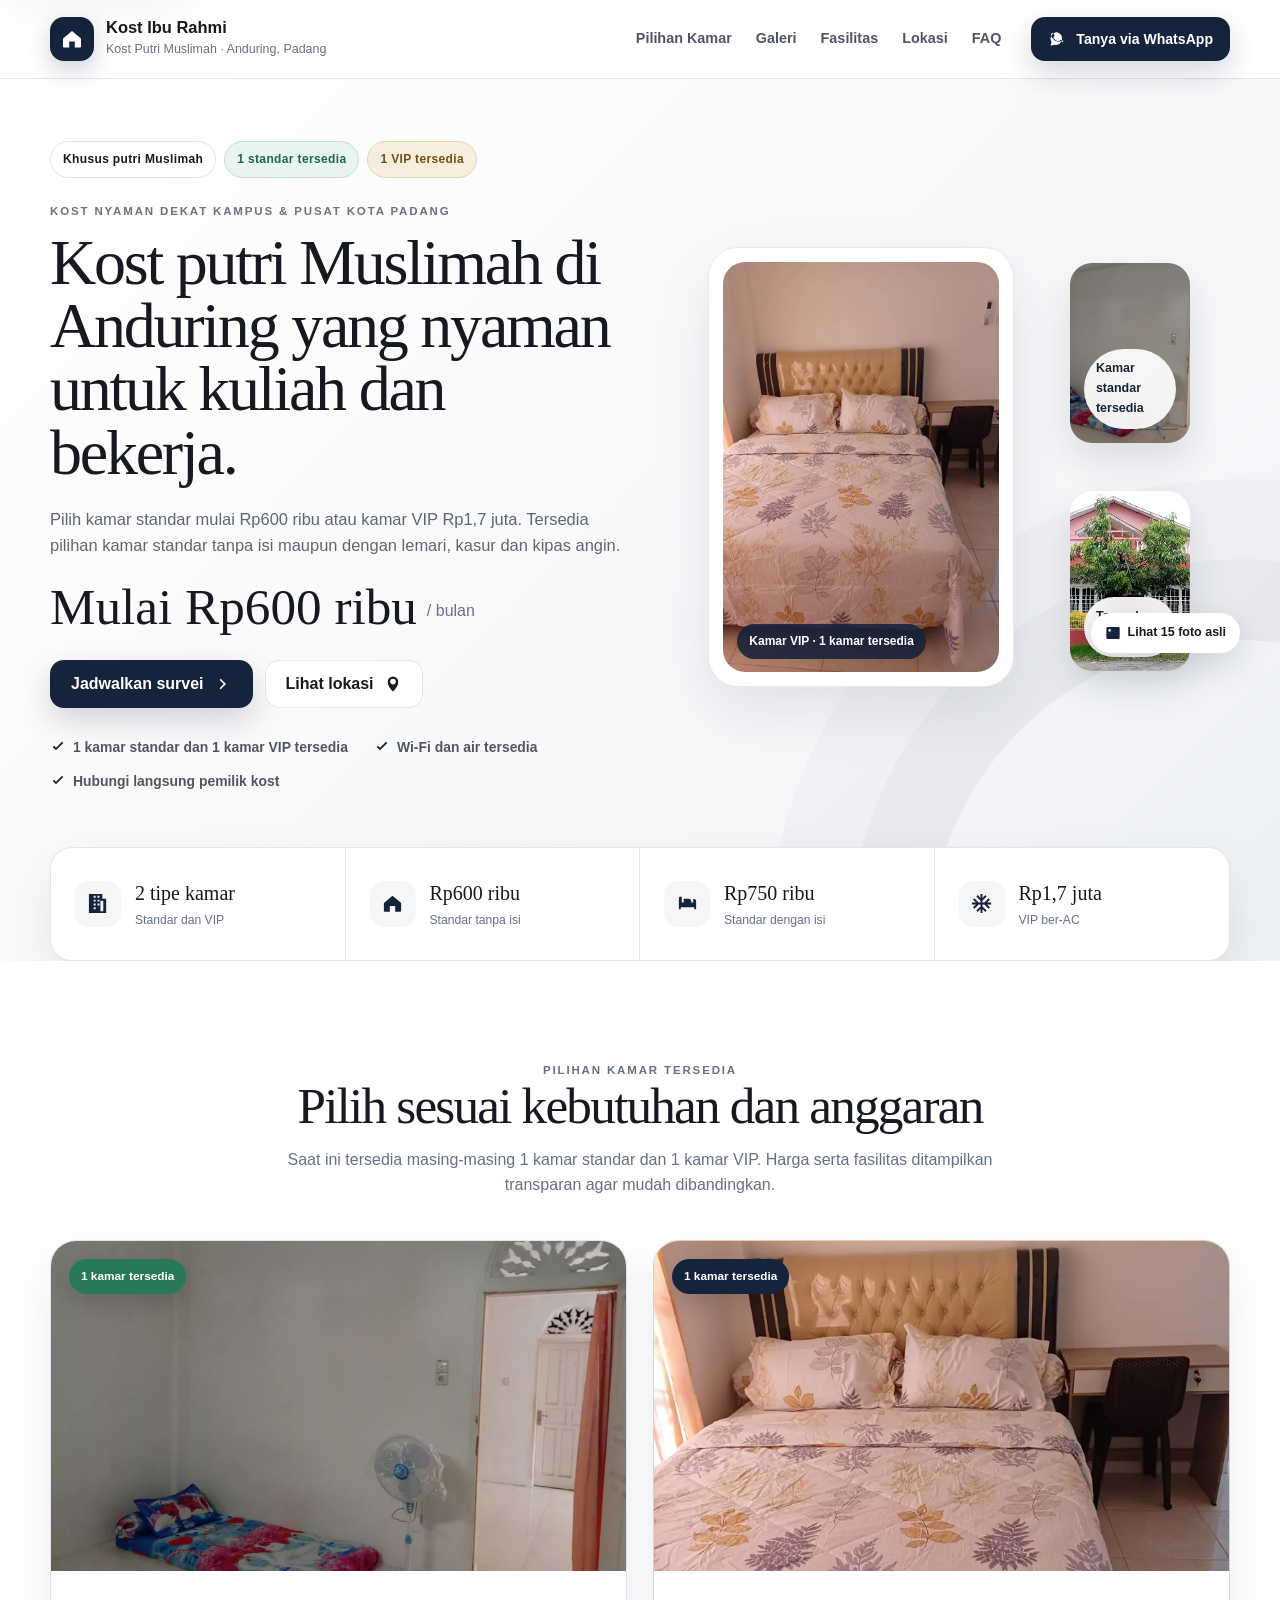
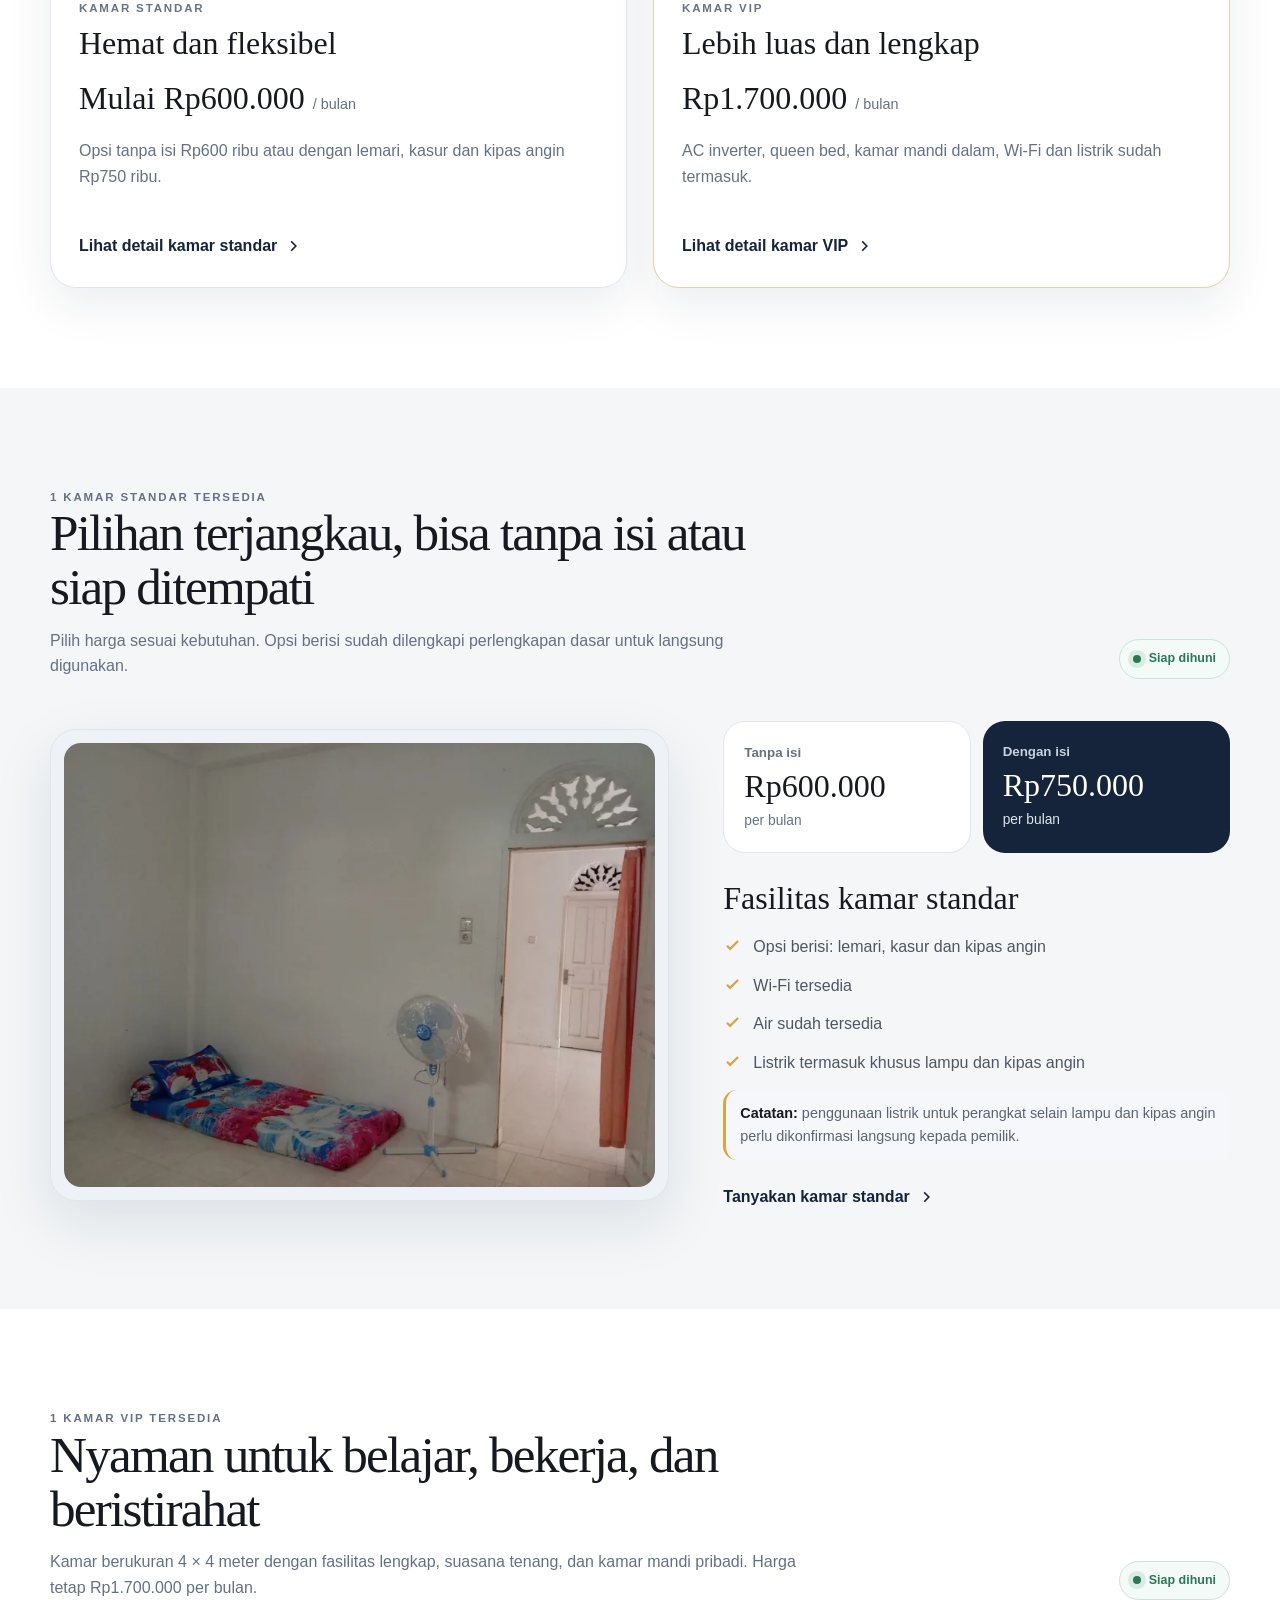
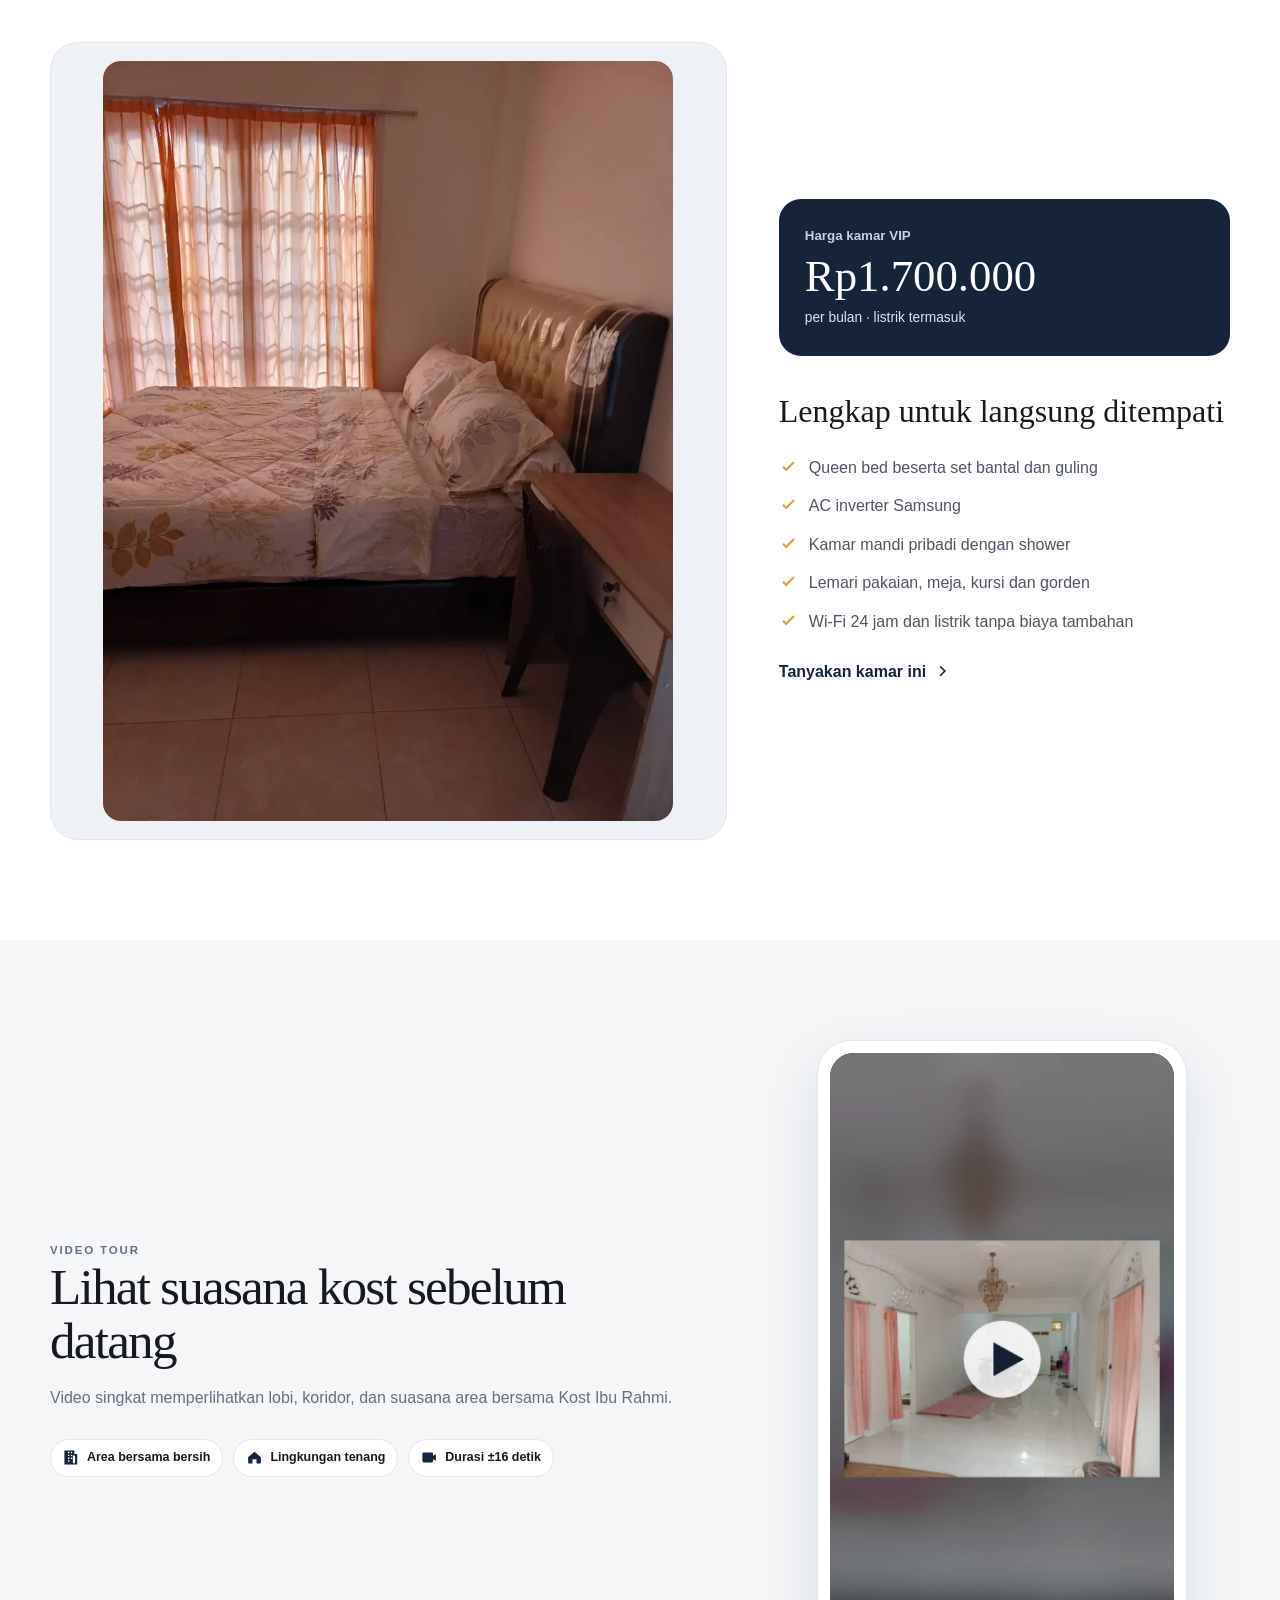
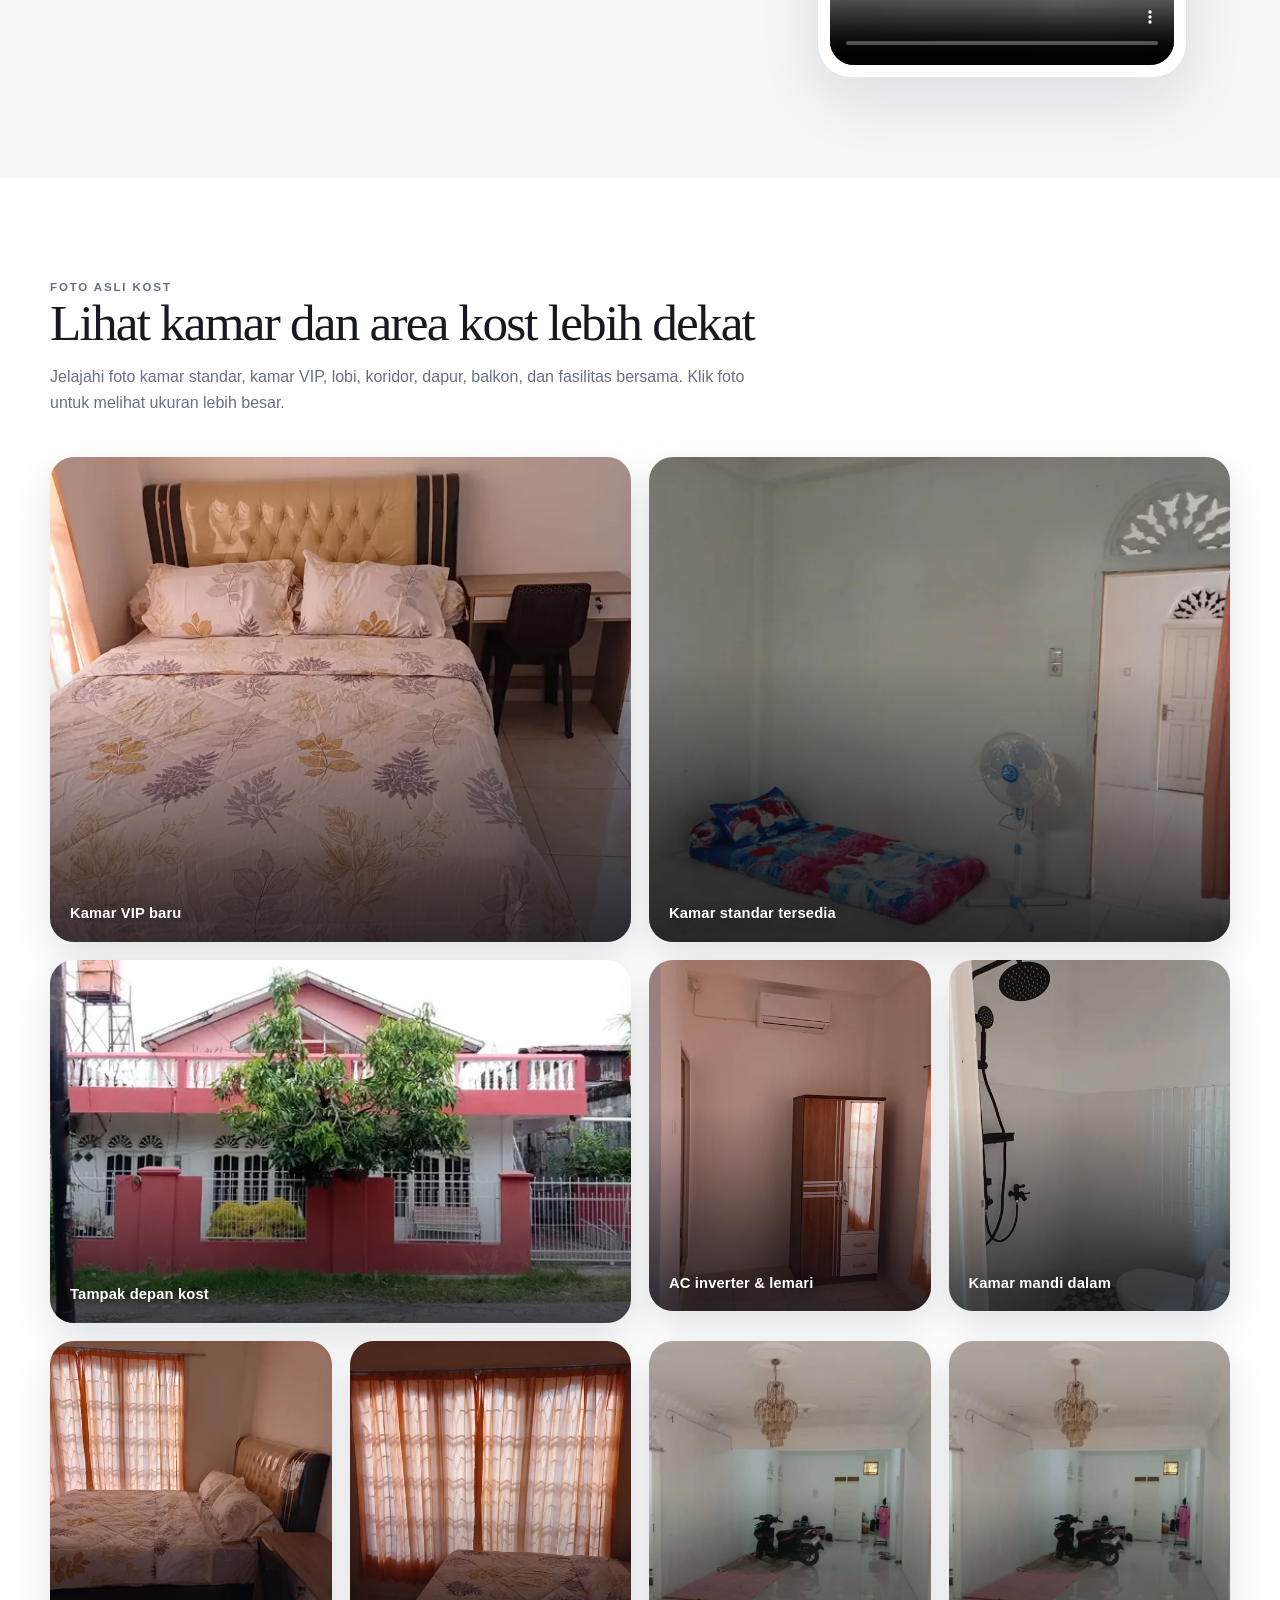
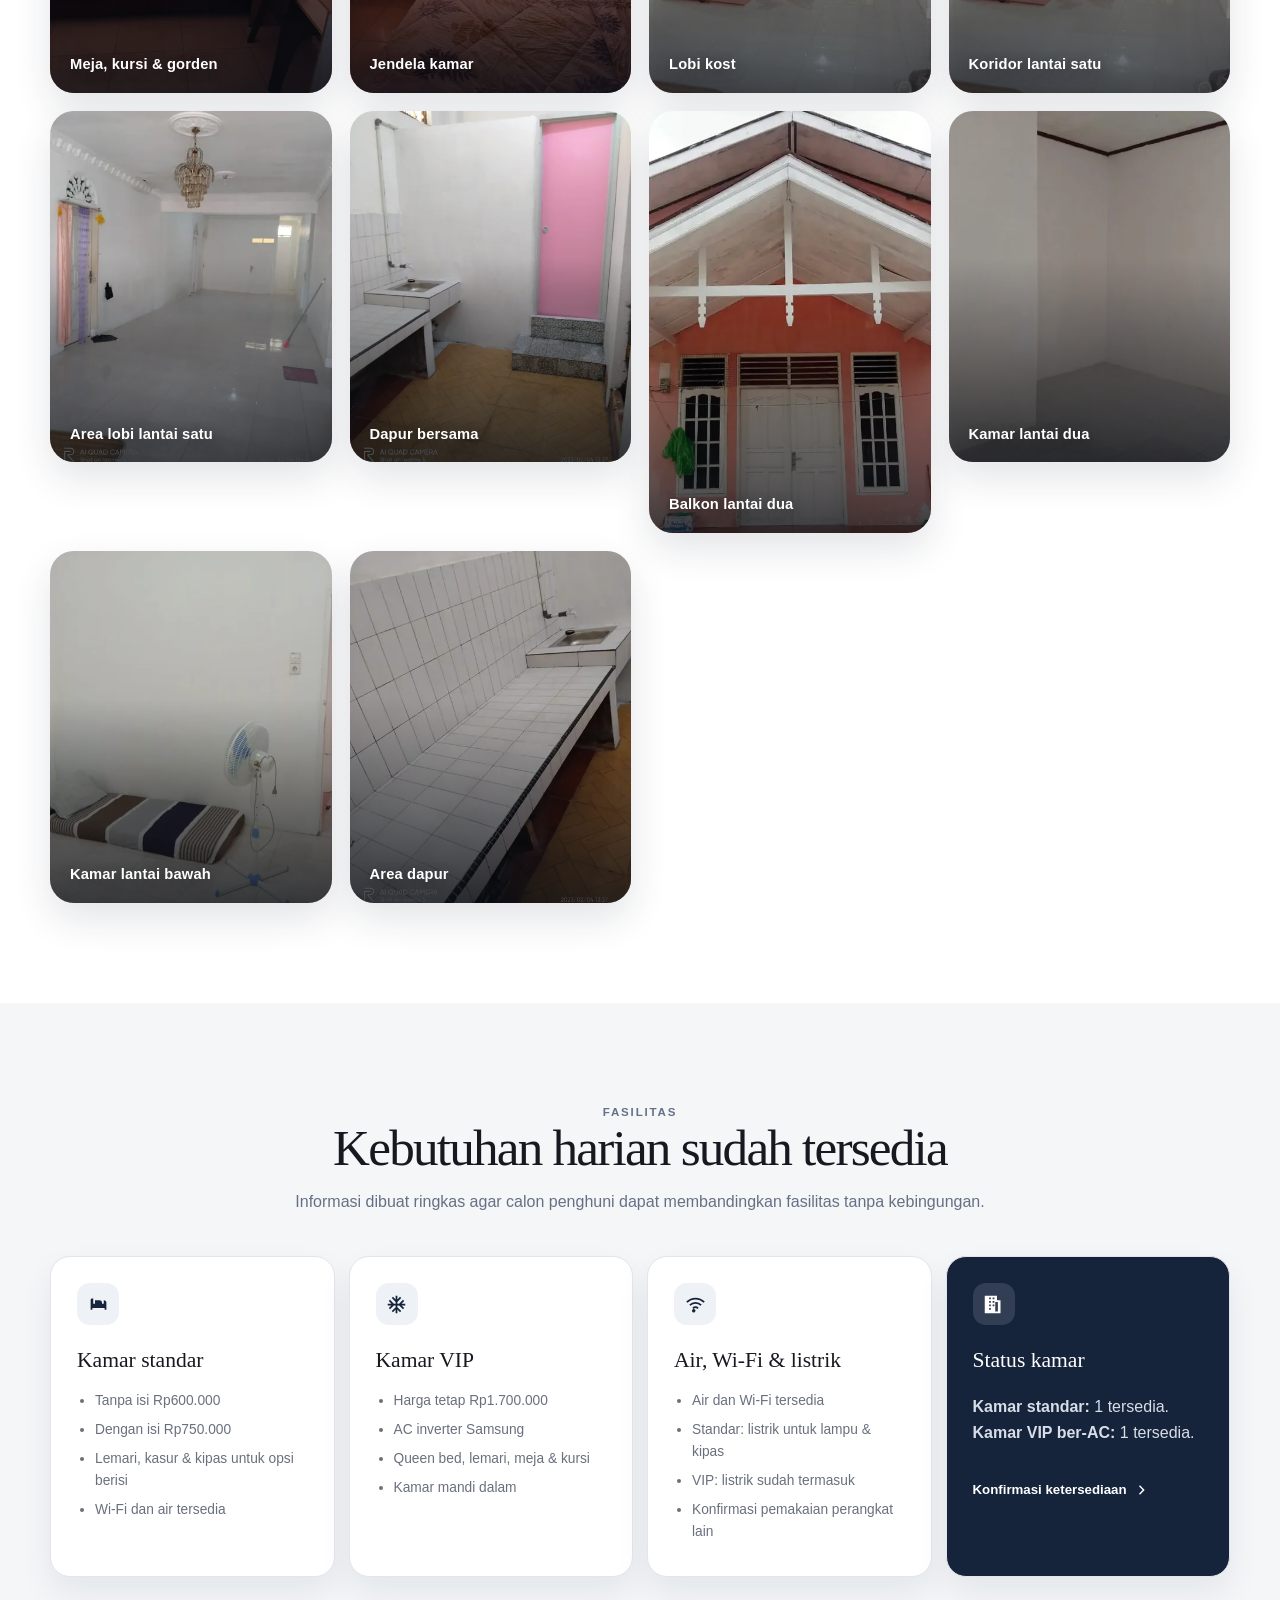
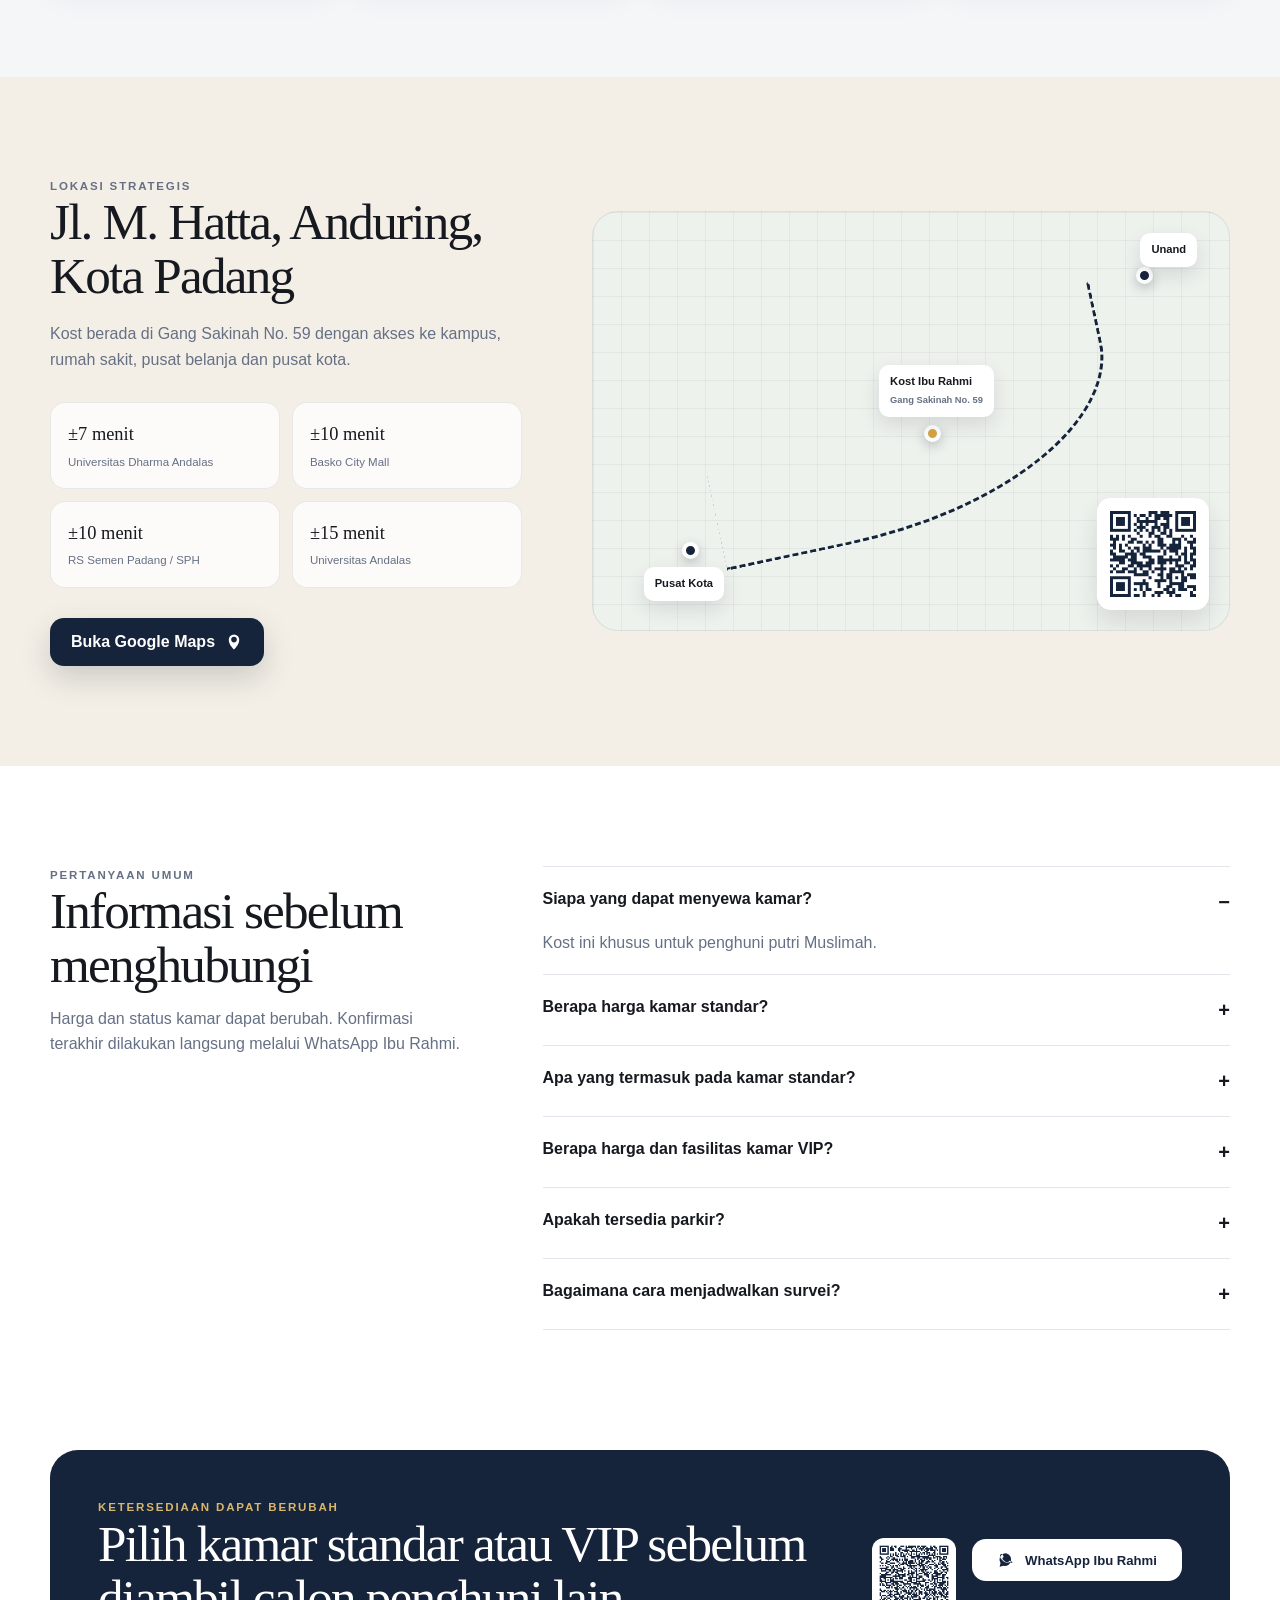
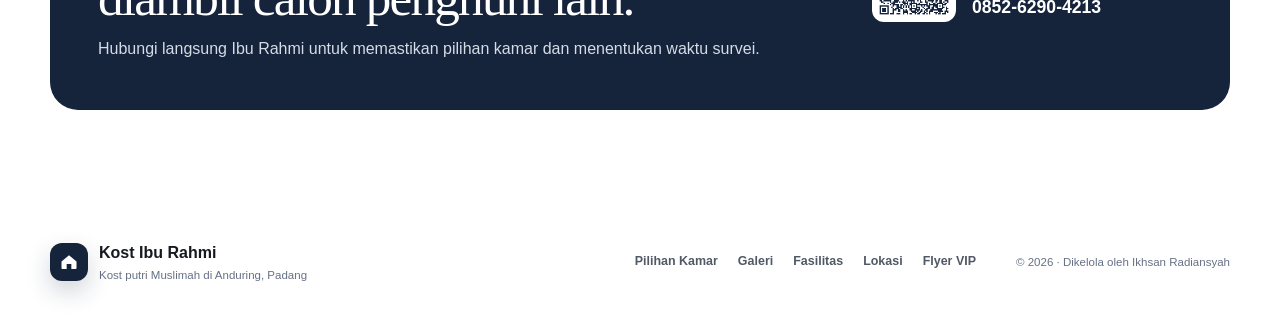
==== commit bba8267d: "push" ====
--- a/index.html
+++ b/index.html
@@ -252,14 +252,26 @@
           </ul>
         </div>
         <div class="hero-media">
-          <div class="hero-photo-frame">
-            <picture>
-              <source srcset="/assets/images/kamar-vip-baru-tempat-tidur-480.webp 480w, /assets/images/kamar-vip-baru-tempat-tidur-800.webp 800w, /assets/images/kamar-vip-baru-tempat-tidur-1280.webp 1200w" sizes="(max-width:760px) 92vw, 42vw" type="image/webp">
-              <img src="/assets/images/kamar-vip-baru-tempat-tidur-800.webp" width="800" height="1067" alt="Kamar VIP baru Kost Ibu Rahmi dengan queen bed, meja dan gorden" fetchpriority="high">
-            </picture>
-            <span class="media-label">Kamar VIP · 1 kamar tersedia</span>
-          </div>
-          <a class="photo-count" href="#gallery"><svg><use href="#i-photo"/></svg>Lihat 15 foto</a>
+          <div class="hero-photo-stage">
+            <div class="hero-photo-frame">
+              <picture>
+                <source srcset="/assets/images/kamar-vip-baru-tempat-tidur-480.webp 480w, /assets/images/kamar-vip-baru-tempat-tidur-800.webp 800w, /assets/images/kamar-vip-baru-tempat-tidur-1280.webp 1200w" sizes="(max-width:760px) 92vw, 42vw" type="image/webp">
+                <img src="/assets/images/kamar-vip-baru-tempat-tidur-800.webp" width="800" height="1067" alt="Kamar VIP baru Kost Ibu Rahmi dengan queen bed, meja dan gorden" fetchpriority="high">
+              </picture>
+              <span class="media-label">Kamar VIP · 1 kamar tersedia</span>
+            </div>
+            <div class="hero-side-stack" aria-label="Foto tambahan Kost Ibu Rahmi">
+              <figure class="hero-side-card">
+                <img src="/assets/images/kamar-standar-baru-800.webp" width="800" height="600" alt="Kamar standar Kost Ibu Rahmi yang tersedia">
+                <figcaption>Kamar standar tersedia</figcaption>
+              </figure>
+              <figure class="hero-side-card">
+                <img src="/assets/images/kost-ibu-rahmi-tampak-depan-800.webp" width="800" height="351" alt="Tampak depan Kost Ibu Rahmi di Anduring Padang">
+                <figcaption>Tampak depan kost</figcaption>
+              </figure>
+            </div>
+          </div>
+          <a class="photo-count" href="#gallery"><svg><use href="#i-photo"/></svg>Lihat 15 foto asli</a>
         </div>
       </div>
       <div class="shell stat-strip" aria-label="Ringkasan pilihan kamar">
@@ -345,9 +357,10 @@
     <section class="section" id="gallery">
       <div class="shell">
         <div class="section-head"><p class="overline">FOTO ASLI KOST</p><h2>Lihat kamar dan area kost lebih dekat</h2><p>Jelajahi foto kamar standar, kamar VIP, lobi, koridor, dapur, balkon, dan fasilitas bersama. Klik foto untuk melihat ukuran lebih besar.</p></div>
-        <div class="masonry-gallery">
-          <figure class="gallery-card" data-lightbox="/assets/images/kost-ibu-rahmi-tampak-depan-1280.webp"><img src="/assets/images/kost-ibu-rahmi-tampak-depan-800.webp" srcset="/assets/images/kost-ibu-rahmi-tampak-depan-480.webp 480w, /assets/images/kost-ibu-rahmi-tampak-depan-800.webp 800w, /assets/images/kost-ibu-rahmi-tampak-depan-1280.webp 1280w" sizes="(max-width:700px) 100vw, 33vw" width="800" height="351" loading="lazy" alt="Tampak depan Kost Ibu Rahmi di Anduring Padang"><figcaption>Tampak depan kost</figcaption></figure>
-          <figure class="gallery-card" data-lightbox="/assets/images/kamar-vip-baru-tempat-tidur-1280.webp"><img src="/assets/images/kamar-vip-baru-tempat-tidur-480.webp" width="480" height="640" loading="lazy" alt="Kamar VIP baru dengan queen bed"><figcaption>Kamar VIP baru</figcaption></figure>
+        <div class="masonry-gallery curated-gallery">
+          <figure class="gallery-card featured" data-lightbox="/assets/images/kamar-vip-baru-tempat-tidur-1280.webp"><img src="/assets/images/kamar-vip-baru-tempat-tidur-800.webp" width="800" height="1067" loading="lazy" alt="Kamar VIP baru dengan queen bed"><figcaption>Kamar VIP baru</figcaption></figure>
+          <figure class="gallery-card featured" data-lightbox="/assets/images/kamar-standar-baru-1280.webp"><img src="/assets/images/kamar-standar-baru-800.webp" width="800" height="600" loading="lazy" alt="Kamar standar Kost Ibu Rahmi"><figcaption>Kamar standar tersedia</figcaption></figure>
+          <figure class="gallery-card wide" data-lightbox="/assets/images/kost-ibu-rahmi-tampak-depan-1280.webp"><img src="/assets/images/kost-ibu-rahmi-tampak-depan-800.webp" srcset="/assets/images/kost-ibu-rahmi-tampak-depan-480.webp 480w, /assets/images/kost-ibu-rahmi-tampak-depan-800.webp 800w, /assets/images/kost-ibu-rahmi-tampak-depan-1280.webp 1280w" sizes="(max-width:700px) 100vw, 33vw" width="800" height="351" loading="lazy" alt="Tampak depan Kost Ibu Rahmi di Anduring Padang"><figcaption>Tampak depan kost</figcaption></figure>
           <figure class="gallery-card" data-lightbox="/assets/images/kamar-vip-ac-dan-lemari-1280.webp"><img src="/assets/images/kamar-vip-ac-dan-lemari-480.webp" width="480" height="640" loading="lazy" alt="AC inverter dan lemari pakaian kamar VIP"><figcaption>AC inverter & lemari</figcaption></figure>
           <figure class="gallery-card" data-lightbox="/assets/images/kamar-vip-kamar-mandi-dalam-1280.webp"><img src="/assets/images/kamar-vip-kamar-mandi-dalam-480.webp" width="480" height="640" loading="lazy" alt="Kamar mandi dalam kamar VIP dengan shower dan WC duduk"><figcaption>Kamar mandi dalam</figcaption></figure>
           <figure class="gallery-card" data-lightbox="/assets/images/kamar-vip-meja-kursi-gorden-1280.webp"><img src="/assets/images/kamar-vip-meja-kursi-gorden-480.webp" width="480" height="640" loading="lazy" alt="Meja kursi queen bed dan gorden kamar VIP"><figcaption>Meja, kursi & gorden</figcaption></figure>
@@ -356,8 +369,7 @@
           <figure class="gallery-card" data-lightbox="/assets/images/koridor-lantai-satu-1280.webp"><img src="/assets/images/koridor-lantai-satu-800.webp" width="800" height="600" loading="lazy" alt="Koridor lantai satu Kost Ibu Rahmi"><figcaption>Koridor lantai satu</figcaption></figure>
           <figure class="gallery-card" data-lightbox="/assets/images/lobi-lantai-satu-1280.webp"><img src="/assets/images/lobi-lantai-satu-480.webp" width="480" height="640" loading="lazy" alt="Area lobi lantai satu"><figcaption>Area lobi lantai satu</figcaption></figure>
           <figure class="gallery-card" data-lightbox="/assets/images/dapur-bersama-baru-1280.webp"><img src="/assets/images/dapur-bersama-baru-480.webp" width="480" height="640" loading="lazy" alt="Dapur bersama Kost Ibu Rahmi"><figcaption>Dapur bersama</figcaption></figure>
-          <figure class="gallery-card" data-lightbox="/assets/images/balkon-lantai-dua-1280.webp"><img src="/assets/images/balkon-lantai-dua-480.webp" width="480" height="1095" loading="lazy" alt="Balkon lantai dua kost"><figcaption>Balkon lantai dua</figcaption></figure>
-          <figure class="gallery-card" data-lightbox="/assets/images/kamar-standar-baru-1280.webp"><img src="/assets/images/kamar-standar-baru-800.webp" width="800" height="600" loading="lazy" alt="Kamar standar Kost Ibu Rahmi"><figcaption>Kamar standar</figcaption></figure>
+          <figure class="gallery-card tall" data-lightbox="/assets/images/balkon-lantai-dua-1280.webp"><img src="/assets/images/balkon-lantai-dua-480.webp" width="480" height="1095" loading="lazy" alt="Balkon lantai dua kost"><figcaption>Balkon lantai dua</figcaption></figure>
           <figure class="gallery-card" data-lightbox="/assets/images/kamar-standar-lantai-dua-1280.webp"><img src="/assets/images/kamar-standar-lantai-dua-800.webp" width="800" height="600" loading="lazy" alt="Kamar standar lantai dua"><figcaption>Kamar lantai dua</figcaption></figure>
           <figure class="gallery-card" data-lightbox="/assets/images/kamar-standar-lantai-bawah-1280.webp"><img src="/assets/images/kamar-standar-lantai-bawah-800.webp" width="800" height="600" loading="lazy" alt="Kamar standar lantai bawah"><figcaption>Kamar lantai bawah</figcaption></figure>
           <figure class="gallery-card" data-lightbox="/assets/images/dapur-bersama-1280.webp"><img src="/assets/images/dapur-bersama-480.webp" width="480" height="640" loading="lazy" alt="Area dapur bersama"><figcaption>Area dapur</figcaption></figure>
--- a/assets/css/site.css
+++ b/assets/css/site.css
@@ -5,3 +5,7 @@
 /* Pilihan kamar standar & VIP — update 2026-07-29 */
 .eyebrow-green{background:#e8f5ee;border-color:#bfe2cf;color:#236746}.room-choice-grid{display:grid;grid-template-columns:repeat(2,minmax(0,1fr));gap:26px;margin-top:38px}.room-choice-card{overflow:hidden;border:1px solid var(--line);border-radius:26px;background:#fff;box-shadow:0 18px 46px rgba(21,35,59,.08)}.room-choice-card.featured{border-color:#e6d0a4}.room-choice-photo{position:relative;height:330px;background:#eef0f3;overflow:hidden}.room-choice-photo img{width:100%;height:100%;object-fit:cover}.room-choice-card.featured .room-choice-photo img{object-position:center 35%}.room-badge{position:absolute;top:18px;left:18px;padding:8px 12px;border-radius:999px;color:#fff;font-size:.74rem;font-weight:900;box-shadow:0 8px 24px rgba(0,0,0,.16)}.room-badge.available{background:var(--green)}.room-badge.premium{background:var(--navy)}.room-choice-body{padding:28px}.room-choice-body h3{font:500 2rem/1.05 Georgia,"Times New Roman",serif;margin:0 0 12px}.room-choice-body>p:not(.overline){color:var(--muted);margin:14px 0 20px}.choice-price{display:flex;align-items:baseline;gap:8px;flex-wrap:wrap}.choice-price strong{font-family:Georgia,"Times New Roman",serif;font-size:2rem;font-weight:500}.choice-price span{color:var(--muted);font-size:.9rem}.standard-layout{display:grid;grid-template-columns:1.1fr .9fr;gap:54px;align-items:center;margin-top:38px}.standard-photo-wide{padding:13px;border:1px solid var(--line);border-radius:26px;background:#fff;box-shadow:var(--shadow)}.standard-photo-wide img{width:100%;height:auto;max-height:570px;object-fit:contain;border-radius:17px;background:#e9ecef}.standard-details h3{font:500 2rem/1.1 Georgia,"Times New Roman",serif;margin:28px 0 18px}.standard-price-grid{display:grid;grid-template-columns:repeat(2,minmax(0,1fr));gap:12px}.standard-price-grid .price-card{margin:0;padding:20px}.standard-price-grid .price-card strong{font-size:clamp(1.55rem,2.5vw,2.15rem)}.price-card-light{background:#fff!important;color:var(--ink)!important;border:1px solid var(--line)!important}.price-card-light small,.price-card-light span{color:var(--muted)!important}.room-note{margin:20px 0;padding:14px 16px;border-left:3px solid var(--gold);background:#fff;border-radius:0 12px 12px 0;color:#5e6673;font-size:.88rem}.room-note strong{color:var(--ink)}
 @media(max-width:760px){.room-choice-grid,.standard-layout{grid-template-columns:1fr}.room-choice-photo{height:270px}.standard-layout{gap:30px}.standard-price-grid{grid-template-columns:1fr}.room-choice-body{padding:24px}.choice-price strong{font-size:1.75rem}}
+
+
+/* 2026-07-29 visual refinement */
+.hero-photo-stage{display:grid;grid-template-columns:minmax(0,1.1fr) minmax(200px,.72fr);gap:16px;align-items:stretch}.hero-photo-frame{height:100%}.hero-photo-frame img{width:100%;height:100%;object-fit:cover;border-radius:22px}.hero-side-stack{display:grid;gap:16px}.hero-side-card{position:relative;overflow:hidden;border-radius:22px;min-height:180px;background:#e9eef4;box-shadow:0 16px 36px rgba(21,35,59,.12)}.hero-side-card img{width:100%;height:100%;object-fit:cover}.hero-side-card figcaption{position:absolute;left:14px;right:14px;bottom:14px;display:inline-flex;align-items:center;justify-content:center;padding:10px 12px;border-radius:999px;background:rgba(255,255,255,.92);backdrop-filter:blur(10px);font-size:.78rem;font-weight:850;color:var(--navy)}.photo-count{margin-top:16px}.room-choice-photo img,.standard-photo-wide img,.vip-photo-wide img{width:100%;height:100%;object-fit:cover}.standard-photo-wide,.vip-photo-wide{background:#eef1f5}.curated-gallery{display:grid;grid-template-columns:repeat(4,minmax(0,1fr));gap:18px;columns:unset}.curated-gallery .gallery-card{position:relative;margin:0;padding:0;border:0;border-radius:24px;overflow:hidden;min-height:240px;aspect-ratio:4/5;box-shadow:0 16px 38px rgba(21,35,59,.12);background:#e8edf2;break-inside:avoid;cursor:pointer}.curated-gallery .gallery-card img{position:absolute;inset:0;width:100%;height:100%;object-fit:cover;transition:transform .35s ease}.curated-gallery .gallery-card::before{content:"";position:absolute;inset:0;background:linear-gradient(180deg,rgba(8,12,19,0) 42%,rgba(8,12,19,.72) 100%);z-index:1}.curated-gallery .gallery-card figcaption{position:absolute;left:16px;right:16px;bottom:14px;z-index:2;color:#fff;font-weight:800;font-size:.92rem;letter-spacing:.01em;text-shadow:0 3px 14px rgba(0,0,0,.34)}.curated-gallery .gallery-card:hover img{transform:scale(1.04)}.curated-gallery .gallery-card.featured{grid-column:span 2;aspect-ratio:6/5}.curated-gallery .gallery-card.wide{grid-column:span 2;aspect-ratio:16/10}.curated-gallery .gallery-card.tall{aspect-ratio:4/6}.room-note{margin:14px 0 0;padding:12px 14px;border-radius:14px;background:#f5f7fa;color:#5b6371;font-size:.9rem}.facility-grid .facility-card{box-shadow:0 16px 34px rgba(21,35,59,.07)}@media(max-width:1040px){.hero-photo-stage{grid-template-columns:1fr}.hero-side-stack{grid-template-columns:repeat(2,minmax(0,1fr))}.curated-gallery{grid-template-columns:repeat(2,minmax(0,1fr))}.curated-gallery .gallery-card.featured,.curated-gallery .gallery-card.wide{grid-column:span 2}}@media(max-width:760px){.hero-side-stack{grid-template-columns:1fr 1fr}.hero-side-card{min-height:132px}.curated-gallery{grid-template-columns:1fr;gap:14px}.curated-gallery .gallery-card,.curated-gallery .gallery-card.featured,.curated-gallery .gallery-card.wide,.curated-gallery .gallery-card.tall{grid-column:auto;aspect-ratio:4/3;min-height:0}.curated-gallery .gallery-card figcaption{font-size:.88rem}}@media(max-width:480px){.hero-side-stack{grid-template-columns:1fr}.photo-count{width:100%}}
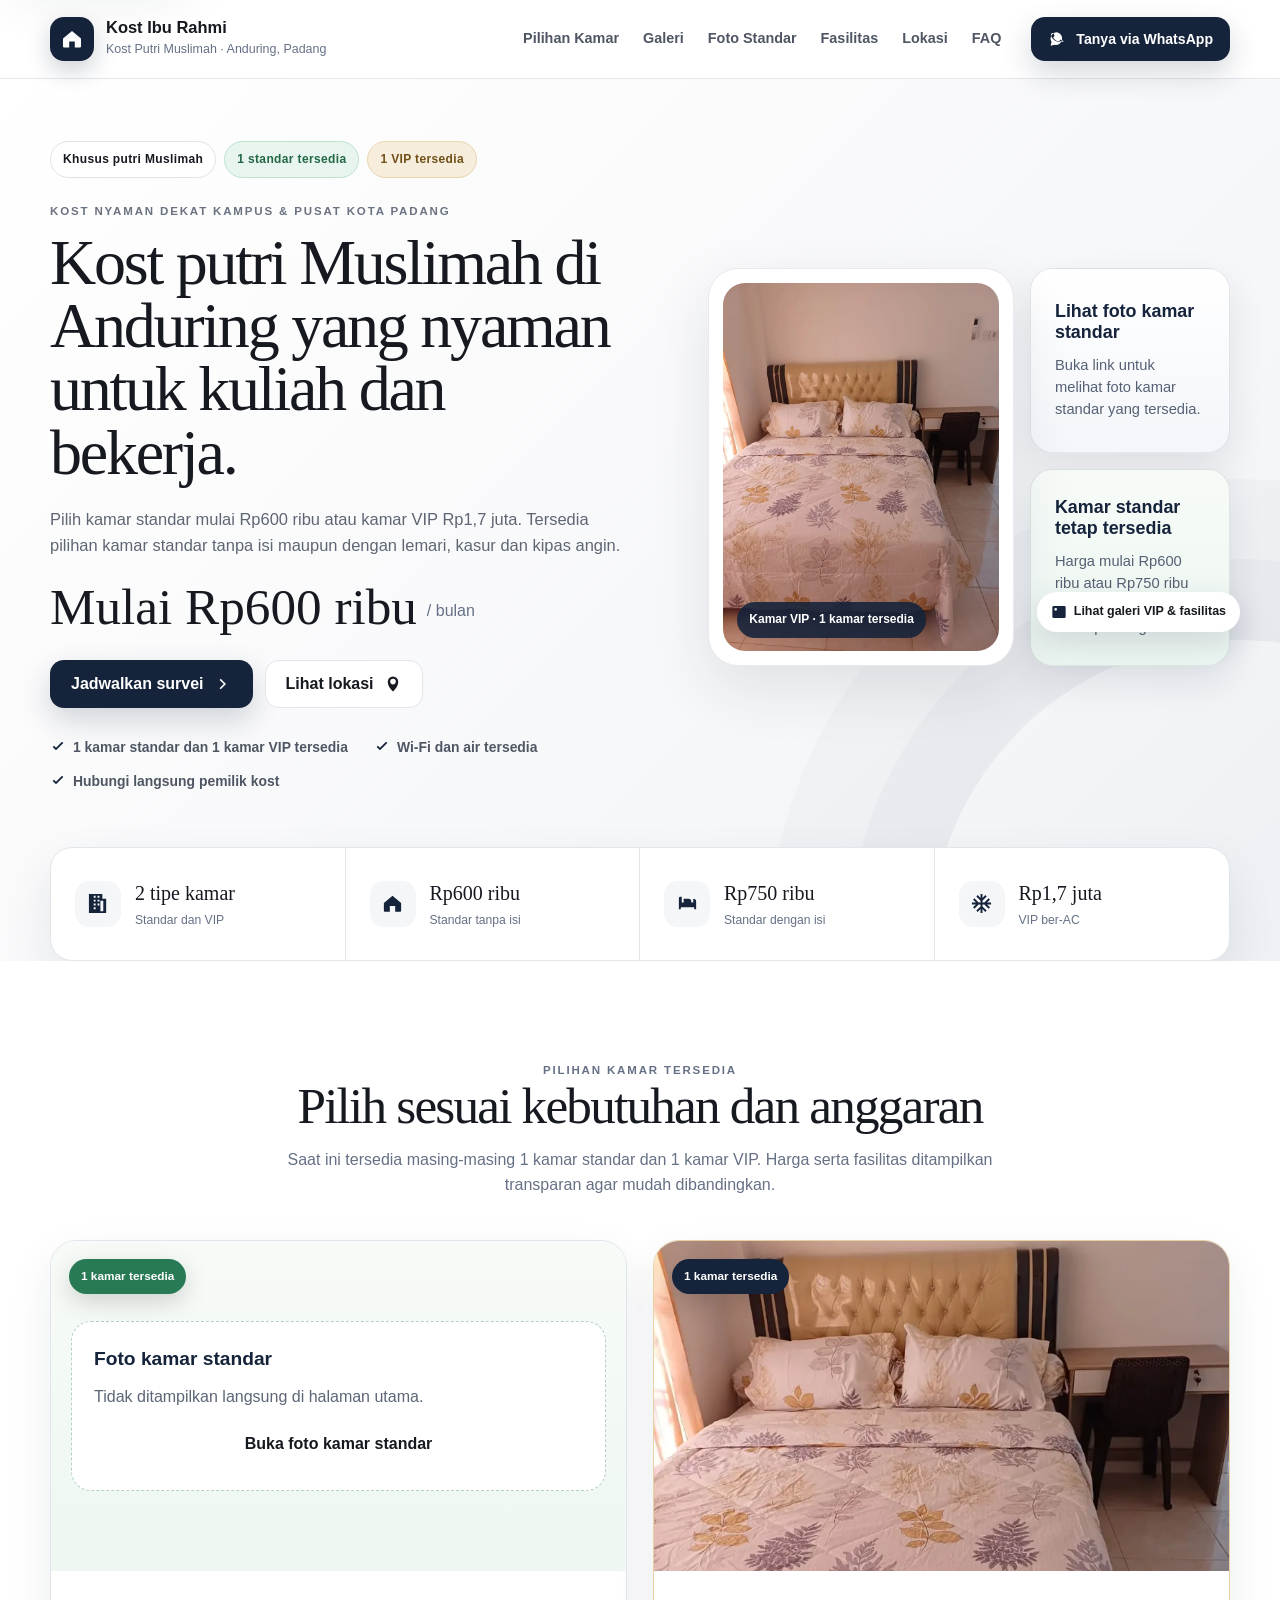
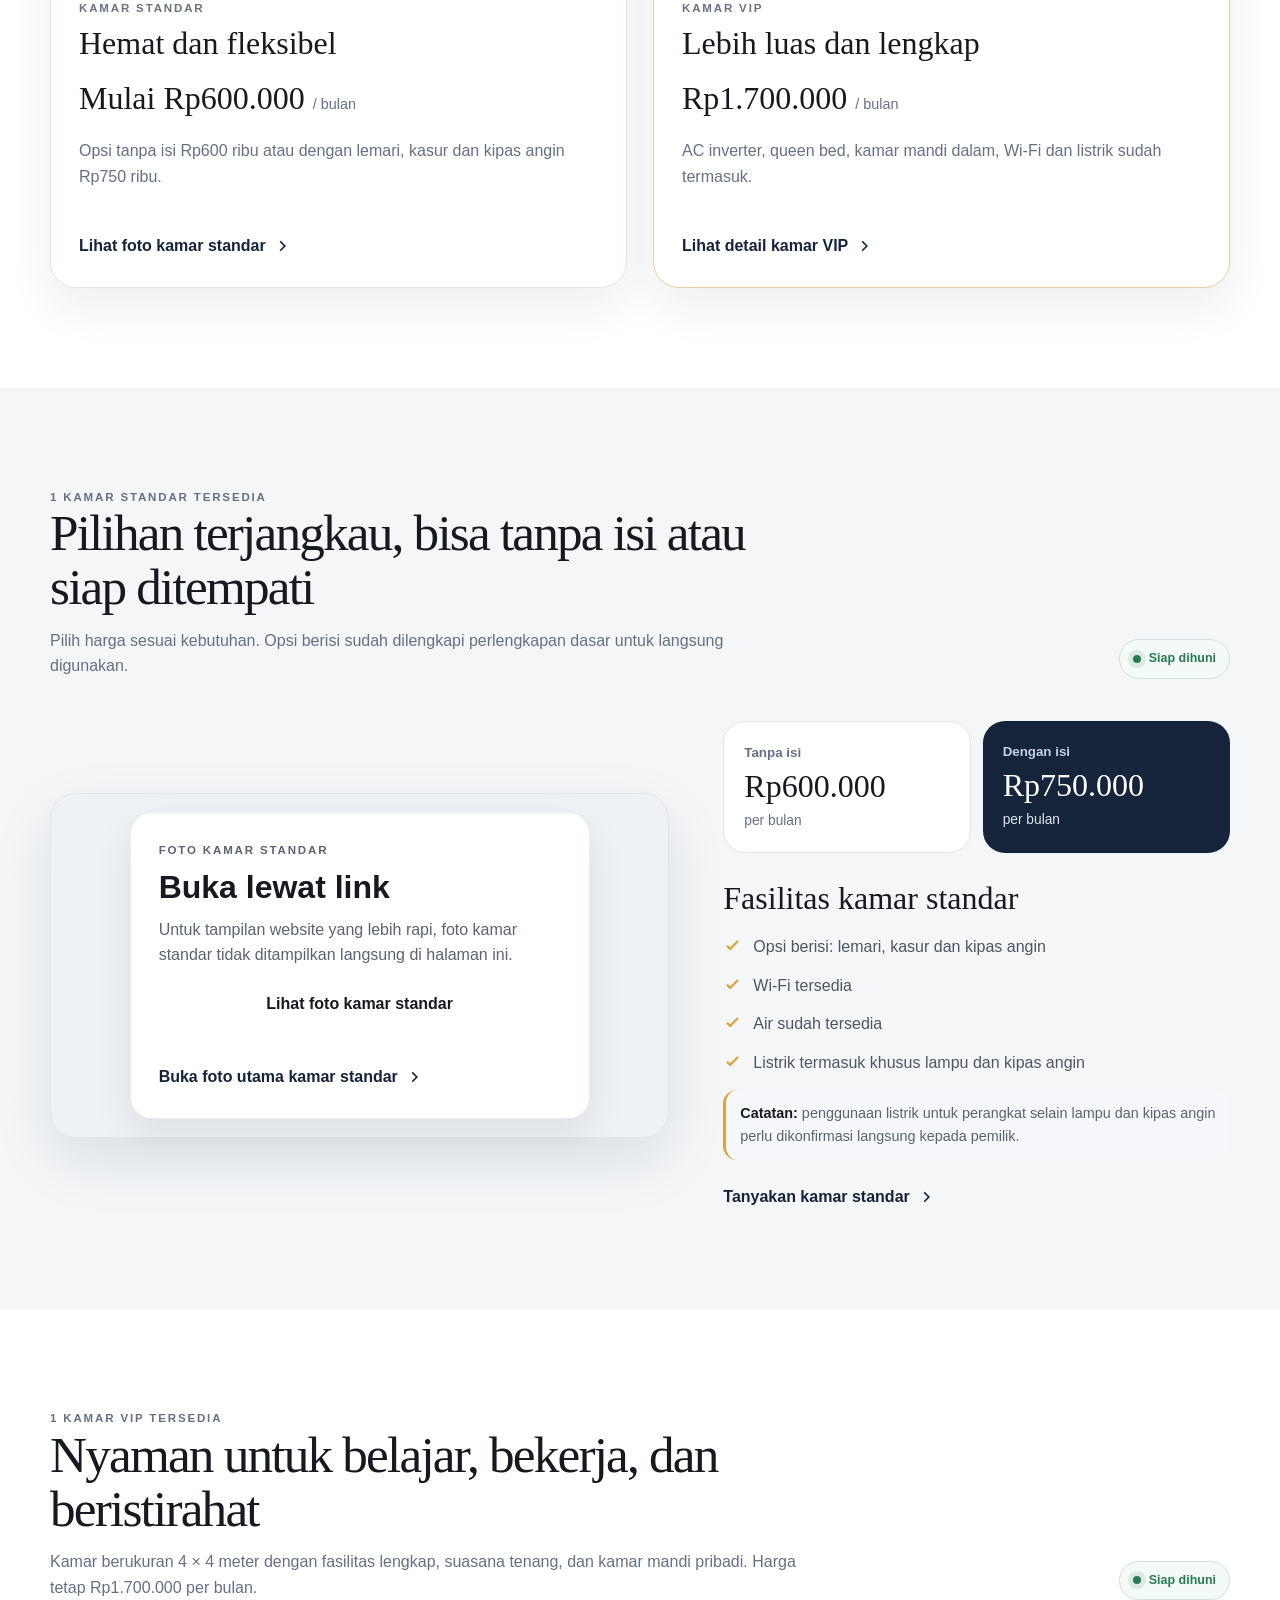
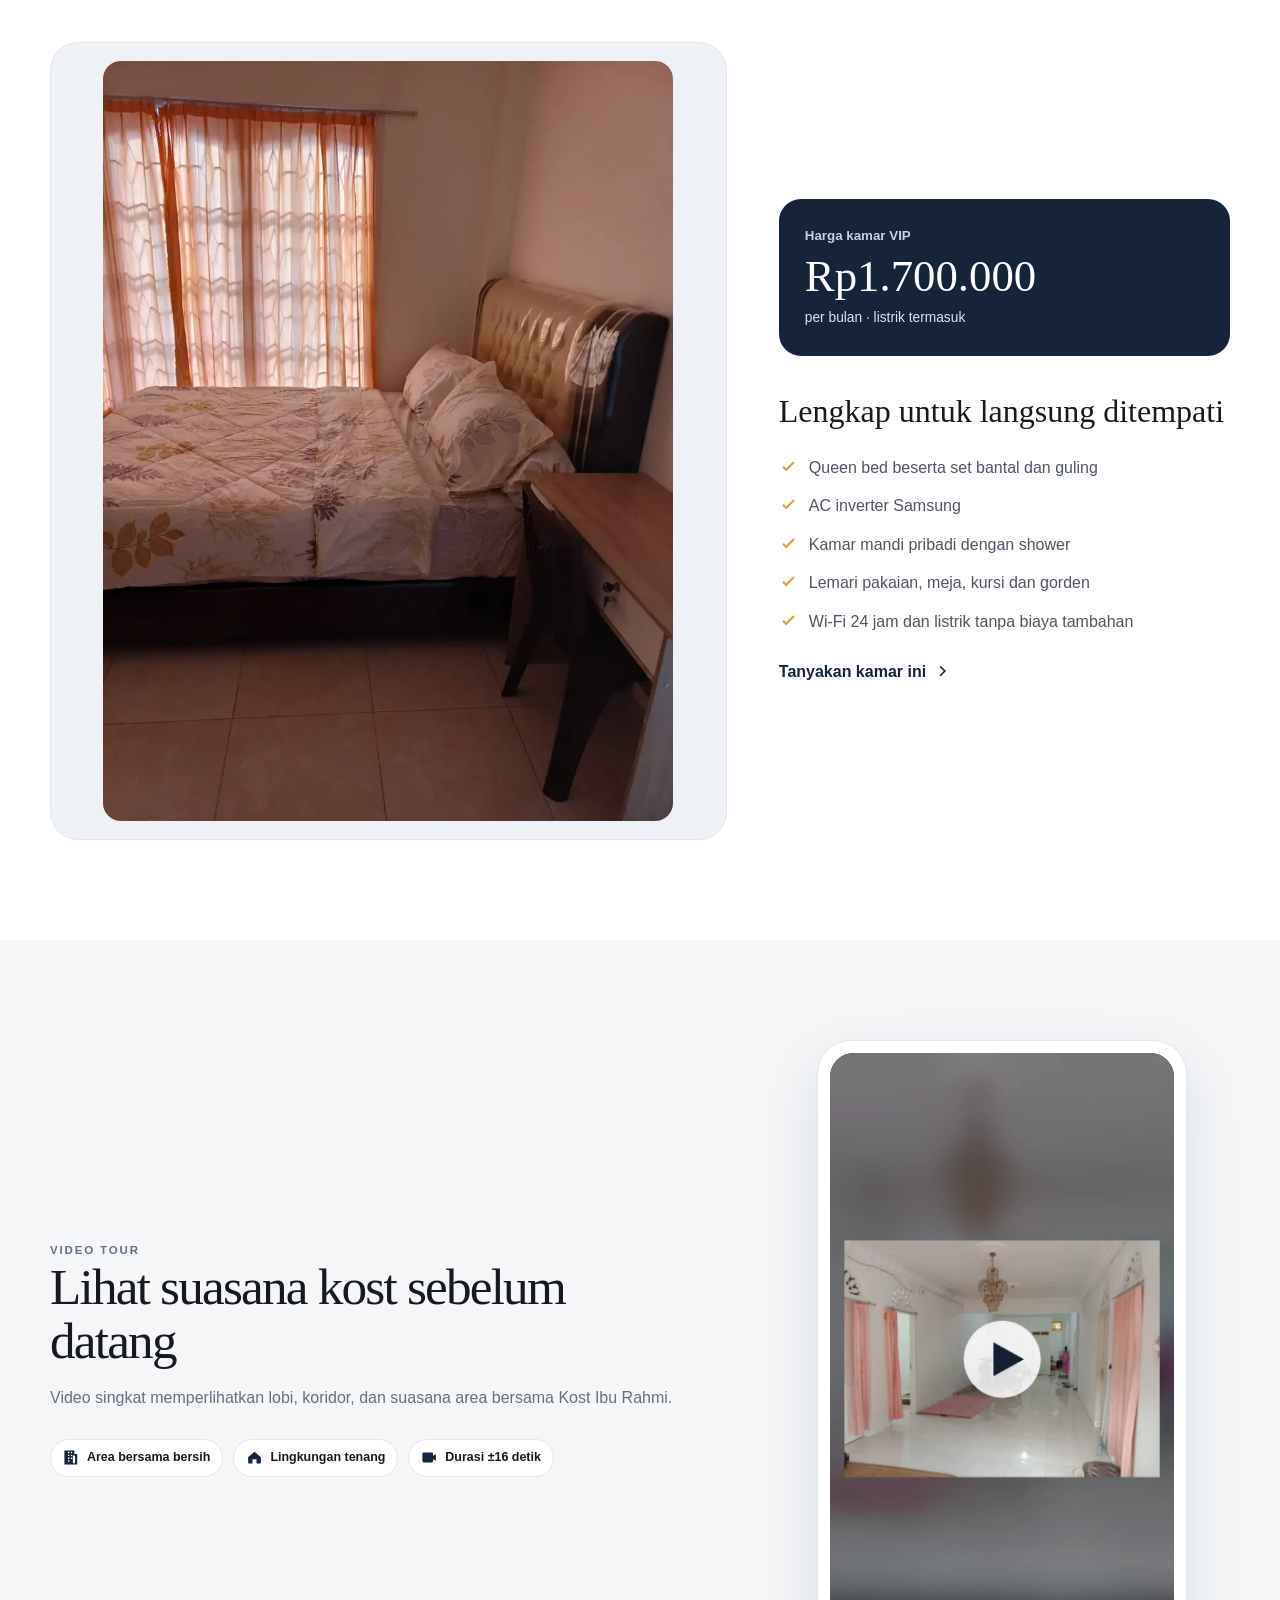
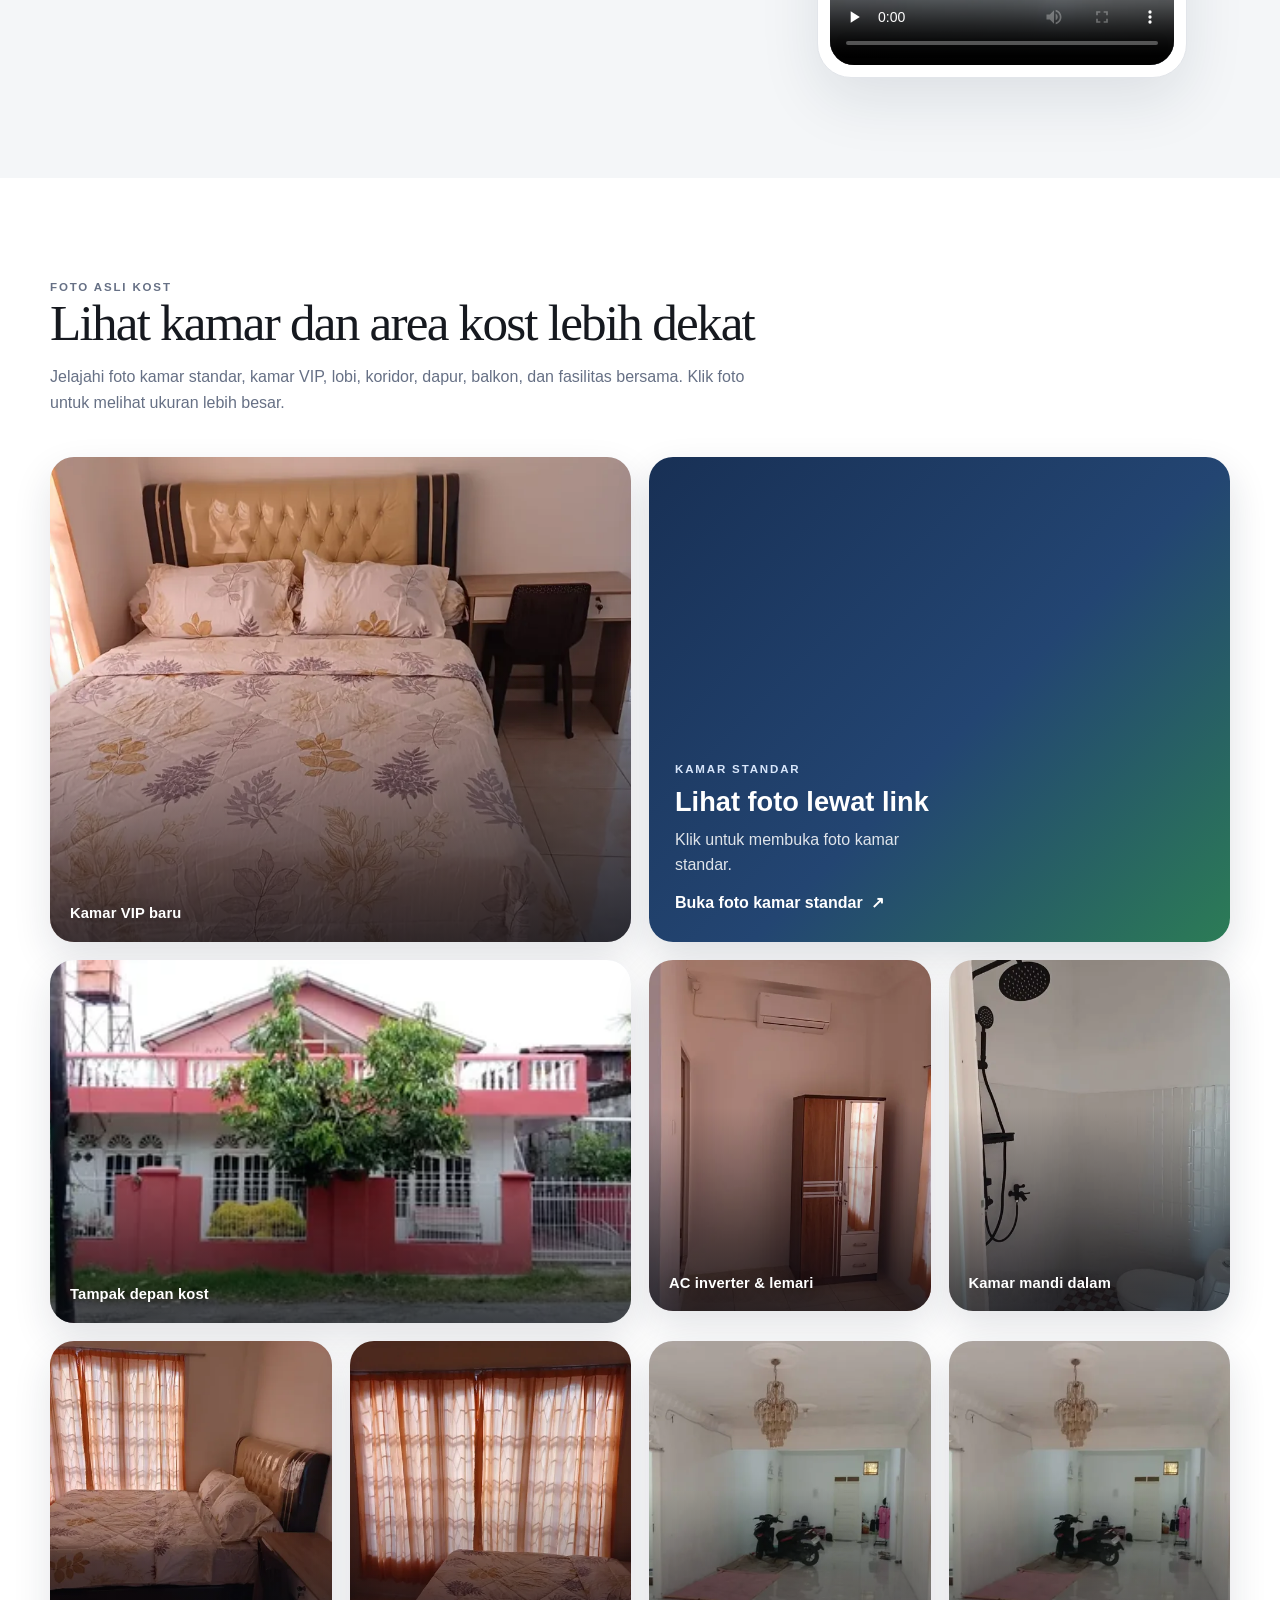
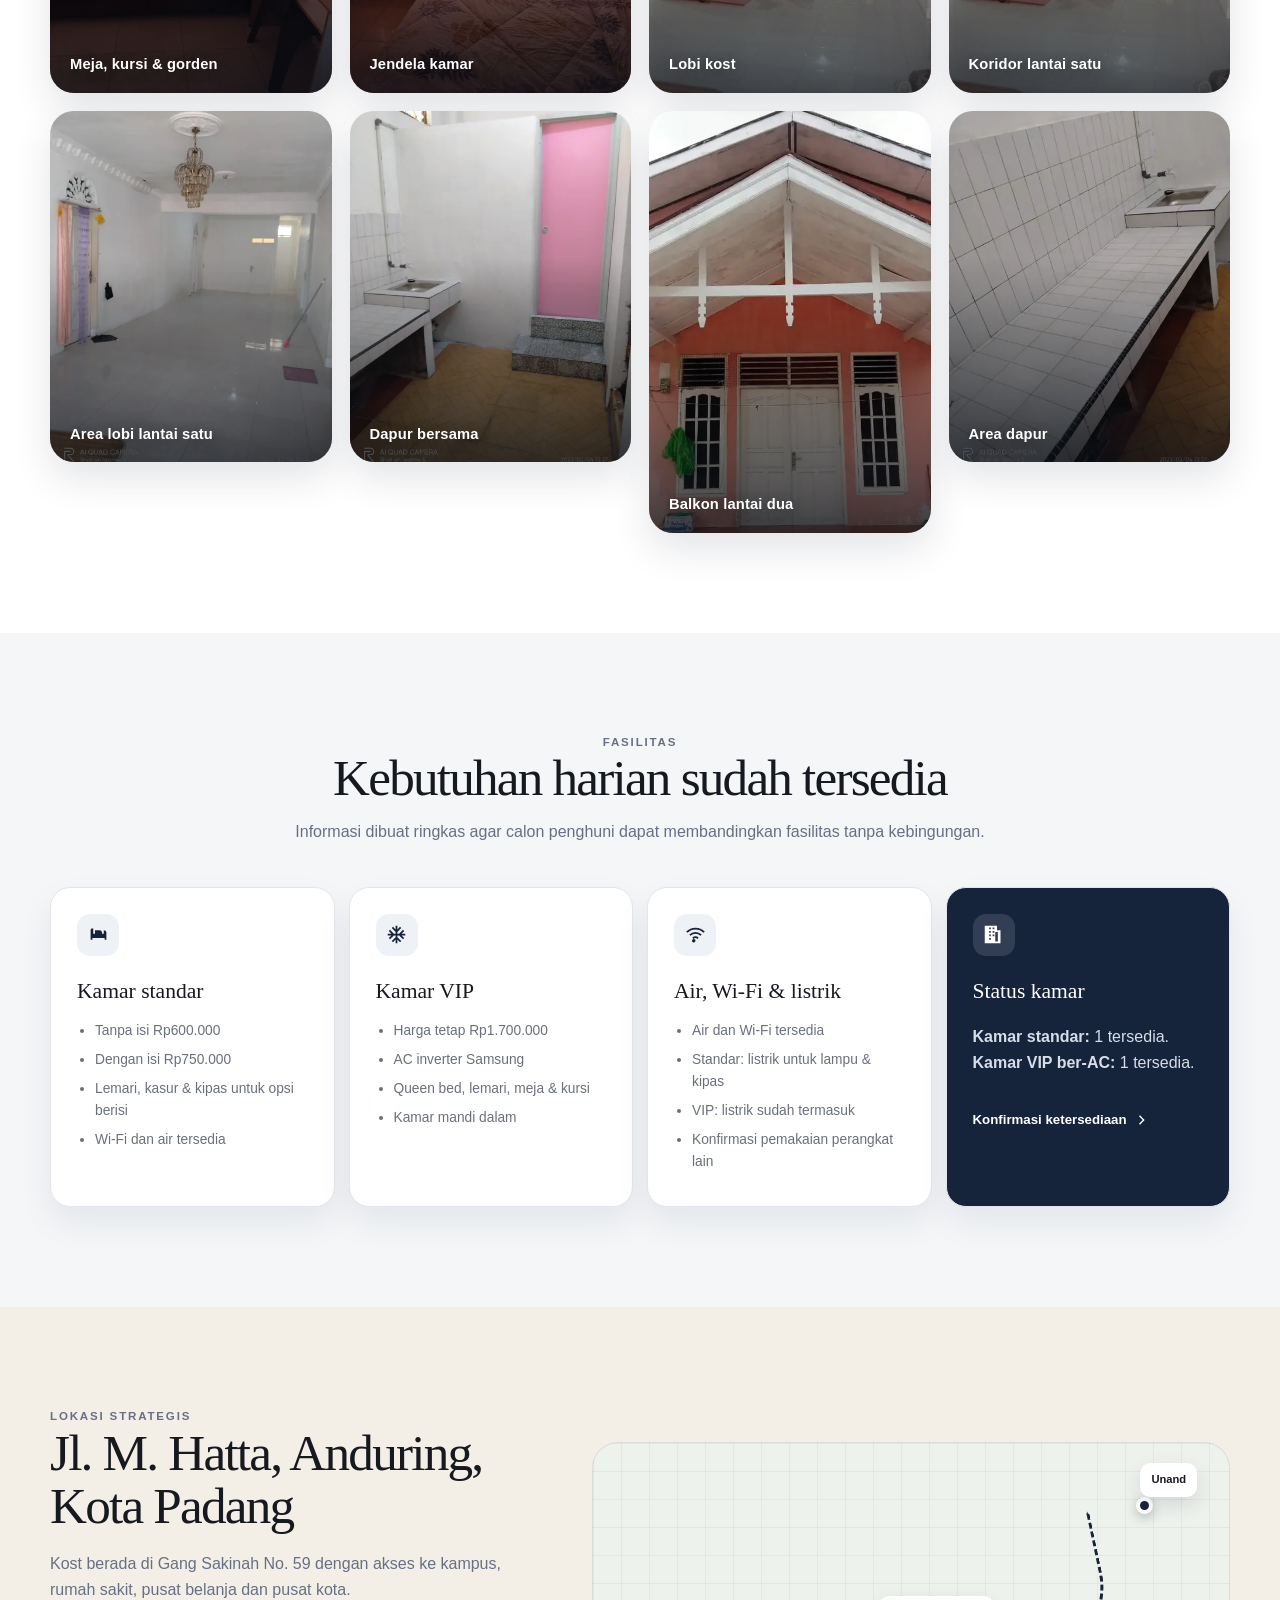
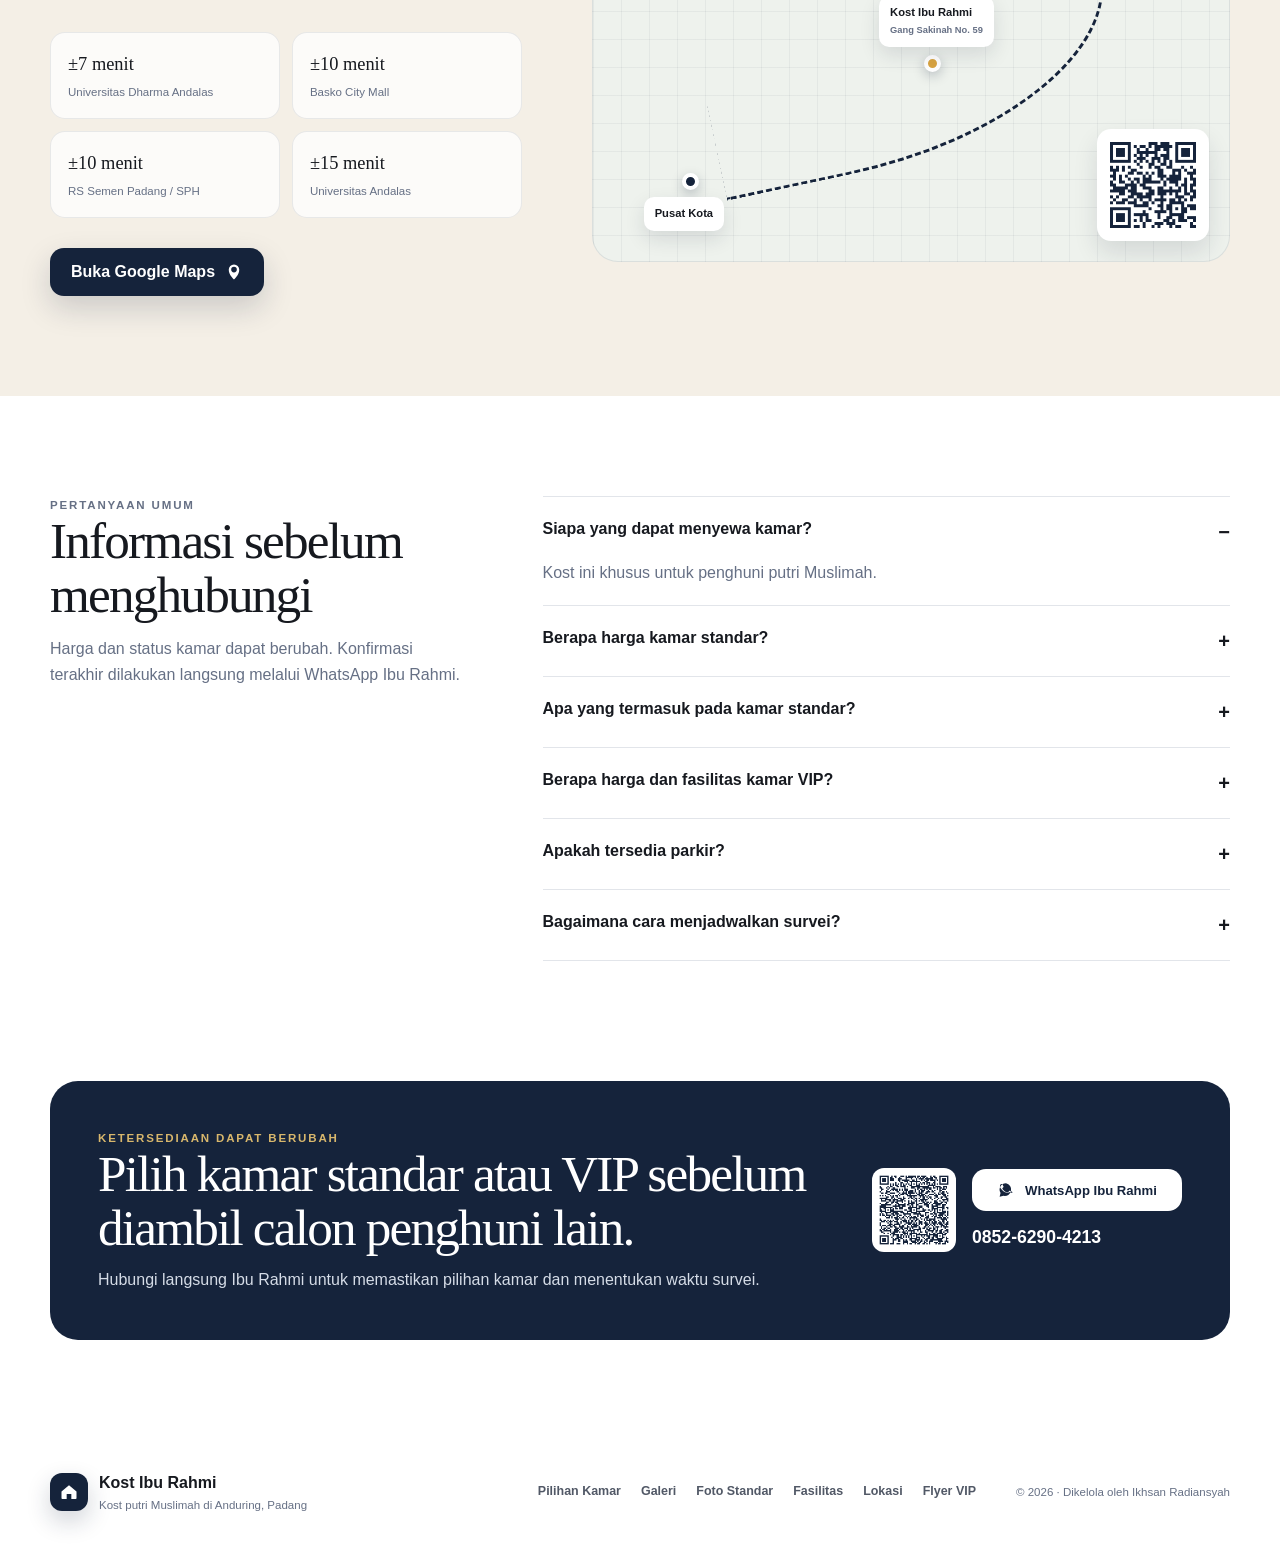
==== commit 0074df2a: "push" ====
--- a/index.html
+++ b/index.html
@@ -226,7 +226,7 @@
         <span><strong>Kost Ibu Rahmi</strong><small>Kost Putri Muslimah · Anduring, Padang</small></span>
       </a>
       <nav aria-label="Navigasi utama">
-        <a href="#pilihan-kamar">Pilihan Kamar</a><a href="#gallery">Galeri</a><a href="#facilities">Fasilitas</a><a href="#location">Lokasi</a><a href="#faq">FAQ</a>
+        <a href="#pilihan-kamar">Pilihan Kamar</a><a href="#gallery">Galeri</a><a href="/foto-standar.html">Foto Standar</a><a href="#facilities">Fasilitas</a><a href="#location">Lokasi</a><a href="#faq">FAQ</a>
       </nav>
       <a class="button button-dark header-cta" href="https://wa.me/6285262904213?text=Halo%20Ibu%20Rahmi,%20saya%20melihat%20website%20Kost%20Ibu%20Rahmi%20dan%20ingin%20menanyakan%20ketersediaan%20kamar%20standar%20atau%20VIP." target="_blank" rel="noopener"><svg><use href="#i-chat"/></svg>Tanya via WhatsApp</a>
     </div>
@@ -260,18 +260,18 @@
               </picture>
               <span class="media-label">Kamar VIP · 1 kamar tersedia</span>
             </div>
-            <div class="hero-side-stack" aria-label="Foto tambahan Kost Ibu Rahmi">
-              <figure class="hero-side-card">
-                <img src="/assets/images/kamar-standar-baru-800.webp" width="800" height="600" alt="Kamar standar Kost Ibu Rahmi yang tersedia">
-                <figcaption>Kamar standar tersedia</figcaption>
-              </figure>
-              <figure class="hero-side-card">
-                <img src="/assets/images/kost-ibu-rahmi-tampak-depan-800.webp" width="800" height="351" alt="Tampak depan Kost Ibu Rahmi di Anduring Padang">
-                <figcaption>Tampak depan kost</figcaption>
-              </figure>
+            <div class="hero-side-stack" aria-label="Informasi tambahan Kost Ibu Rahmi">
+              <a class="hero-side-link" href="/foto-standar.html" target="_blank" rel="noopener">
+                <strong>Lihat foto kamar standar</strong>
+                <span>Buka link untuk melihat foto kamar standar yang tersedia.</span>
+              </a>
+              <div class="hero-side-link hero-side-note">
+                <strong>Kamar standar tetap tersedia</strong>
+                <span>Harga mulai Rp600 ribu atau Rp750 ribu dengan lemari, kasur, dan kipas angin.</span>
+              </div>
             </div>
           </div>
-          <a class="photo-count" href="#gallery"><svg><use href="#i-photo"/></svg>Lihat 15 foto asli</a>
+          <a class="photo-count" href="#gallery"><svg><use href="#i-photo"/></svg>Lihat galeri VIP & fasilitas</a>
         </div>
       </div>
       <div class="shell stat-strip" aria-label="Ringkasan pilihan kamar">
@@ -287,8 +287,8 @@
         <div class="section-head centered"><p class="overline">PILIHAN KAMAR TERSEDIA</p><h2>Pilih sesuai kebutuhan dan anggaran</h2><p>Saat ini tersedia masing-masing 1 kamar standar dan 1 kamar VIP. Harga serta fasilitas ditampilkan transparan agar mudah dibandingkan.</p></div>
         <div class="room-choice-grid">
           <article class="room-choice-card">
-            <div class="room-choice-photo"><img src="/assets/images/kamar-standar-baru-800.webp" width="800" height="600" alt="Kamar standar Kost Ibu Rahmi" loading="lazy"><span class="room-badge available">1 kamar tersedia</span></div>
-            <div class="room-choice-body"><p class="overline">KAMAR STANDAR</p><h3>Hemat dan fleksibel</h3><div class="choice-price"><strong>Mulai Rp600.000</strong><span>/ bulan</span></div><p>Opsi tanpa isi Rp600 ribu atau dengan lemari, kasur dan kipas angin Rp750 ribu.</p><a class="text-link" href="#kamar-standar">Lihat detail kamar standar<svg><use href="#i-arrow"/></svg></a></div>
+            <div class="room-choice-photo room-choice-link-box"><div class="room-link-card"><strong>Foto kamar standar</strong><p>Tidak ditampilkan langsung di halaman utama.</p><a class="button button-primary" href="/foto-standar.html" target="_blank" rel="noopener">Buka foto kamar standar</a></div><span class="room-badge available">1 kamar tersedia</span></div>
+            <div class="room-choice-body"><p class="overline">KAMAR STANDAR</p><h3>Hemat dan fleksibel</h3><div class="choice-price"><strong>Mulai Rp600.000</strong><span>/ bulan</span></div><p>Opsi tanpa isi Rp600 ribu atau dengan lemari, kasur dan kipas angin Rp750 ribu.</p><a class="text-link" href="/foto-standar.html" target="_blank" rel="noopener">Lihat foto kamar standar<svg><use href="#i-arrow"/></svg></a></div>
           </article>
           <article class="room-choice-card featured">
             <div class="room-choice-photo"><img src="/assets/images/kamar-vip-baru-tempat-tidur-800.webp" width="800" height="1067" alt="Kamar VIP Kost Ibu Rahmi" loading="lazy"><span class="room-badge premium">1 kamar tersedia</span></div>
@@ -302,8 +302,14 @@
       <div class="shell">
         <div class="section-head split-head"><div><p class="overline">1 KAMAR STANDAR TERSEDIA</p><h2>Pilihan terjangkau, bisa tanpa isi atau siap ditempati</h2><p>Pilih harga sesuai kebutuhan. Opsi berisi sudah dilengkapi perlengkapan dasar untuk langsung digunakan.</p></div><span class="availability"><i></i>Siap dihuni</span></div>
         <div class="standard-layout">
-          <div class="standard-photo-wide">
-            <picture><source srcset="/assets/images/kamar-standar-baru-480.webp 480w, /assets/images/kamar-standar-baru-800.webp 800w, /assets/images/kamar-standar-baru-1280.webp 1280w" sizes="(max-width:800px) 100vw, 56vw"><img src="/assets/images/kamar-standar-baru-800.webp" width="800" height="600" alt="Kamar standar Kost Ibu Rahmi yang tersedia" loading="lazy"></picture>
+          <div class="standard-photo-wide standard-link-panel">
+            <div class="standard-link-box">
+              <p class="overline">FOTO KAMAR STANDAR</p>
+              <h3>Buka lewat link</h3>
+              <p>Untuk tampilan website yang lebih rapi, foto kamar standar tidak ditampilkan langsung di halaman ini.</p>
+              <a class="button button-primary" href="/foto-standar.html" target="_blank" rel="noopener">Lihat foto kamar standar</a>
+              <a class="text-link" href="/assets/images/kamar-standar-baru-1280.webp" target="_blank" rel="noopener">Buka foto utama kamar standar<svg><use href="#i-arrow"/></svg></a>
+            </div>
           </div>
           <div class="standard-details">
             <div class="standard-price-grid">
@@ -359,7 +365,7 @@
         <div class="section-head"><p class="overline">FOTO ASLI KOST</p><h2>Lihat kamar dan area kost lebih dekat</h2><p>Jelajahi foto kamar standar, kamar VIP, lobi, koridor, dapur, balkon, dan fasilitas bersama. Klik foto untuk melihat ukuran lebih besar.</p></div>
         <div class="masonry-gallery curated-gallery">
           <figure class="gallery-card featured" data-lightbox="/assets/images/kamar-vip-baru-tempat-tidur-1280.webp"><img src="/assets/images/kamar-vip-baru-tempat-tidur-800.webp" width="800" height="1067" loading="lazy" alt="Kamar VIP baru dengan queen bed"><figcaption>Kamar VIP baru</figcaption></figure>
-          <figure class="gallery-card featured" data-lightbox="/assets/images/kamar-standar-baru-1280.webp"><img src="/assets/images/kamar-standar-baru-800.webp" width="800" height="600" loading="lazy" alt="Kamar standar Kost Ibu Rahmi"><figcaption>Kamar standar tersedia</figcaption></figure>
+          <a class="gallery-link-card featured" href="/foto-standar.html" target="_blank" rel="noopener"><span class="overline">KAMAR STANDAR</span><strong>Lihat foto lewat link</strong><p>Klik untuk membuka foto kamar standar.</p><span class="text-link static-link">Buka foto kamar standar</span></a>
           <figure class="gallery-card wide" data-lightbox="/assets/images/kost-ibu-rahmi-tampak-depan-1280.webp"><img src="/assets/images/kost-ibu-rahmi-tampak-depan-800.webp" srcset="/assets/images/kost-ibu-rahmi-tampak-depan-480.webp 480w, /assets/images/kost-ibu-rahmi-tampak-depan-800.webp 800w, /assets/images/kost-ibu-rahmi-tampak-depan-1280.webp 1280w" sizes="(max-width:700px) 100vw, 33vw" width="800" height="351" loading="lazy" alt="Tampak depan Kost Ibu Rahmi di Anduring Padang"><figcaption>Tampak depan kost</figcaption></figure>
           <figure class="gallery-card" data-lightbox="/assets/images/kamar-vip-ac-dan-lemari-1280.webp"><img src="/assets/images/kamar-vip-ac-dan-lemari-480.webp" width="480" height="640" loading="lazy" alt="AC inverter dan lemari pakaian kamar VIP"><figcaption>AC inverter & lemari</figcaption></figure>
           <figure class="gallery-card" data-lightbox="/assets/images/kamar-vip-kamar-mandi-dalam-1280.webp"><img src="/assets/images/kamar-vip-kamar-mandi-dalam-480.webp" width="480" height="640" loading="lazy" alt="Kamar mandi dalam kamar VIP dengan shower dan WC duduk"><figcaption>Kamar mandi dalam</figcaption></figure>
@@ -370,8 +376,8 @@
           <figure class="gallery-card" data-lightbox="/assets/images/lobi-lantai-satu-1280.webp"><img src="/assets/images/lobi-lantai-satu-480.webp" width="480" height="640" loading="lazy" alt="Area lobi lantai satu"><figcaption>Area lobi lantai satu</figcaption></figure>
           <figure class="gallery-card" data-lightbox="/assets/images/dapur-bersama-baru-1280.webp"><img src="/assets/images/dapur-bersama-baru-480.webp" width="480" height="640" loading="lazy" alt="Dapur bersama Kost Ibu Rahmi"><figcaption>Dapur bersama</figcaption></figure>
           <figure class="gallery-card tall" data-lightbox="/assets/images/balkon-lantai-dua-1280.webp"><img src="/assets/images/balkon-lantai-dua-480.webp" width="480" height="1095" loading="lazy" alt="Balkon lantai dua kost"><figcaption>Balkon lantai dua</figcaption></figure>
-          <figure class="gallery-card" data-lightbox="/assets/images/kamar-standar-lantai-dua-1280.webp"><img src="/assets/images/kamar-standar-lantai-dua-800.webp" width="800" height="600" loading="lazy" alt="Kamar standar lantai dua"><figcaption>Kamar lantai dua</figcaption></figure>
-          <figure class="gallery-card" data-lightbox="/assets/images/kamar-standar-lantai-bawah-1280.webp"><img src="/assets/images/kamar-standar-lantai-bawah-800.webp" width="800" height="600" loading="lazy" alt="Kamar standar lantai bawah"><figcaption>Kamar lantai bawah</figcaption></figure>
+          
+          
           <figure class="gallery-card" data-lightbox="/assets/images/dapur-bersama-1280.webp"><img src="/assets/images/dapur-bersama-480.webp" width="480" height="640" loading="lazy" alt="Area dapur bersama"><figcaption>Area dapur</figcaption></figure>
         </div>
       </div>
@@ -415,7 +421,7 @@
     </section>
   </main>
 
-  <footer><div class="shell footer-inner"><div class="footer-brand"><span class="brand-mark small"><svg><use href="#i-home"/></svg></span><span><strong>Kost Ibu Rahmi</strong><small>Kost putri Muslimah di Anduring, Padang</small></span></div><div class="footer-links"><a href="#pilihan-kamar">Pilihan Kamar</a><a href="#gallery">Galeri</a><a href="#facilities">Fasilitas</a><a href="#location">Lokasi</a><a href="/flyer">Flyer VIP</a></div><small>© 2026 · Dikelola oleh Ikhsan Radiansyah</small></div></footer>
+  <footer><div class="shell footer-inner"><div class="footer-brand"><span class="brand-mark small"><svg><use href="#i-home"/></svg></span><span><strong>Kost Ibu Rahmi</strong><small>Kost putri Muslimah di Anduring, Padang</small></span></div><div class="footer-links"><a href="#pilihan-kamar">Pilihan Kamar</a><a href="#gallery">Galeri</a><a href="/foto-standar.html">Foto Standar</a><a href="#facilities">Fasilitas</a><a href="#location">Lokasi</a><a href="/flyer">Flyer VIP</a></div><small>© 2026 · Dikelola oleh Ikhsan Radiansyah</small></div></footer>
 
   <a class="mobile-wa" href="https://wa.me/6285262904213?text=Halo%20Ibu%20Rahmi,%20saya%20ingin%20menanyakan%20ketersediaan%20kamar%20standar%20atau%20VIP." target="_blank" rel="noopener"><svg><use href="#i-chat"/></svg>Tanya kamar tersedia</a>
 
--- a/assets/css/site.css
+++ b/assets/css/site.css
@@ -9,3 +9,7 @@
 
 /* 2026-07-29 visual refinement */
 .hero-photo-stage{display:grid;grid-template-columns:minmax(0,1.1fr) minmax(200px,.72fr);gap:16px;align-items:stretch}.hero-photo-frame{height:100%}.hero-photo-frame img{width:100%;height:100%;object-fit:cover;border-radius:22px}.hero-side-stack{display:grid;gap:16px}.hero-side-card{position:relative;overflow:hidden;border-radius:22px;min-height:180px;background:#e9eef4;box-shadow:0 16px 36px rgba(21,35,59,.12)}.hero-side-card img{width:100%;height:100%;object-fit:cover}.hero-side-card figcaption{position:absolute;left:14px;right:14px;bottom:14px;display:inline-flex;align-items:center;justify-content:center;padding:10px 12px;border-radius:999px;background:rgba(255,255,255,.92);backdrop-filter:blur(10px);font-size:.78rem;font-weight:850;color:var(--navy)}.photo-count{margin-top:16px}.room-choice-photo img,.standard-photo-wide img,.vip-photo-wide img{width:100%;height:100%;object-fit:cover}.standard-photo-wide,.vip-photo-wide{background:#eef1f5}.curated-gallery{display:grid;grid-template-columns:repeat(4,minmax(0,1fr));gap:18px;columns:unset}.curated-gallery .gallery-card{position:relative;margin:0;padding:0;border:0;border-radius:24px;overflow:hidden;min-height:240px;aspect-ratio:4/5;box-shadow:0 16px 38px rgba(21,35,59,.12);background:#e8edf2;break-inside:avoid;cursor:pointer}.curated-gallery .gallery-card img{position:absolute;inset:0;width:100%;height:100%;object-fit:cover;transition:transform .35s ease}.curated-gallery .gallery-card::before{content:"";position:absolute;inset:0;background:linear-gradient(180deg,rgba(8,12,19,0) 42%,rgba(8,12,19,.72) 100%);z-index:1}.curated-gallery .gallery-card figcaption{position:absolute;left:16px;right:16px;bottom:14px;z-index:2;color:#fff;font-weight:800;font-size:.92rem;letter-spacing:.01em;text-shadow:0 3px 14px rgba(0,0,0,.34)}.curated-gallery .gallery-card:hover img{transform:scale(1.04)}.curated-gallery .gallery-card.featured{grid-column:span 2;aspect-ratio:6/5}.curated-gallery .gallery-card.wide{grid-column:span 2;aspect-ratio:16/10}.curated-gallery .gallery-card.tall{aspect-ratio:4/6}.room-note{margin:14px 0 0;padding:12px 14px;border-radius:14px;background:#f5f7fa;color:#5b6371;font-size:.9rem}.facility-grid .facility-card{box-shadow:0 16px 34px rgba(21,35,59,.07)}@media(max-width:1040px){.hero-photo-stage{grid-template-columns:1fr}.hero-side-stack{grid-template-columns:repeat(2,minmax(0,1fr))}.curated-gallery{grid-template-columns:repeat(2,minmax(0,1fr))}.curated-gallery .gallery-card.featured,.curated-gallery .gallery-card.wide{grid-column:span 2}}@media(max-width:760px){.hero-side-stack{grid-template-columns:1fr 1fr}.hero-side-card{min-height:132px}.curated-gallery{grid-template-columns:1fr;gap:14px}.curated-gallery .gallery-card,.curated-gallery .gallery-card.featured,.curated-gallery .gallery-card.wide,.curated-gallery .gallery-card.tall{grid-column:auto;aspect-ratio:4/3;min-height:0}.curated-gallery .gallery-card figcaption{font-size:.88rem}}@media(max-width:480px){.hero-side-stack{grid-template-columns:1fr}.photo-count{width:100%}}
+
+
+/* 2026-07-29 standard-photo-link update */
+.hero-side-link{display:flex;flex-direction:column;justify-content:center;gap:10px;min-height:180px;padding:24px;border-radius:22px;background:linear-gradient(180deg,#ffffff 0%,#f3f6fa 100%);border:1px solid rgba(21,35,59,.10);box-shadow:0 16px 36px rgba(21,35,59,.10);text-decoration:none;color:var(--navy)}.hero-side-link strong{font-size:1.12rem;line-height:1.2}.hero-side-link span{color:#566174;font-size:.92rem;line-height:1.5}.hero-side-link.hero-side-note{background:linear-gradient(180deg,#f7fbf8 0%,#edf7f2 100%)}.room-choice-link-box{display:grid;place-items:center;padding:20px;background:linear-gradient(180deg,#f7fbf8 0%,#eef7f2 100%)}.room-link-card{display:grid;gap:10px;width:100%;padding:22px;border-radius:20px;border:1px dashed rgba(40,122,85,.35);background:#fff;text-align:left}.room-link-card strong{font-size:1.2rem;color:var(--navy)}.room-link-card p{margin:0;color:#5c6676}.standard-link-panel{display:grid;place-items:center;padding:18px}.standard-link-box{max-width:460px;display:grid;gap:12px;padding:28px;border-radius:22px;background:#fff;border:1px solid rgba(21,35,59,.08);box-shadow:0 16px 38px rgba(21,35,59,.08)}.standard-link-box h3{margin:0;font-size:2rem;line-height:1.05}.standard-link-box p{margin:0;color:#5b6371}.gallery-link-card{position:relative;display:grid;align-content:end;gap:10px;padding:26px;border-radius:24px;min-height:240px;text-decoration:none;color:#fff;background:linear-gradient(135deg,#183055 0%,#234572 55%,#2c7c56 100%);box-shadow:0 16px 38px rgba(21,35,59,.14)}.gallery-link-card.featured{grid-column:span 2;min-height:300px}.gallery-link-card .overline{color:#d8e6fb;margin:0}.gallery-link-card strong{font-size:1.7rem;line-height:1.05}.gallery-link-card p{margin:0;color:rgba(255,255,255,.86);max-width:28ch}.gallery-link-card .static-link{display:inline-flex;align-items:center;gap:8px;margin-top:2px;color:#fff;font-weight:800}.gallery-link-card .static-link:after{content:"↗"}.gallery-link-card:hover{transform:translateY(-2px)}@media(max-width:760px){.hero-side-link{min-height:132px}.gallery-link-card.featured{grid-column:auto;min-height:240px}}
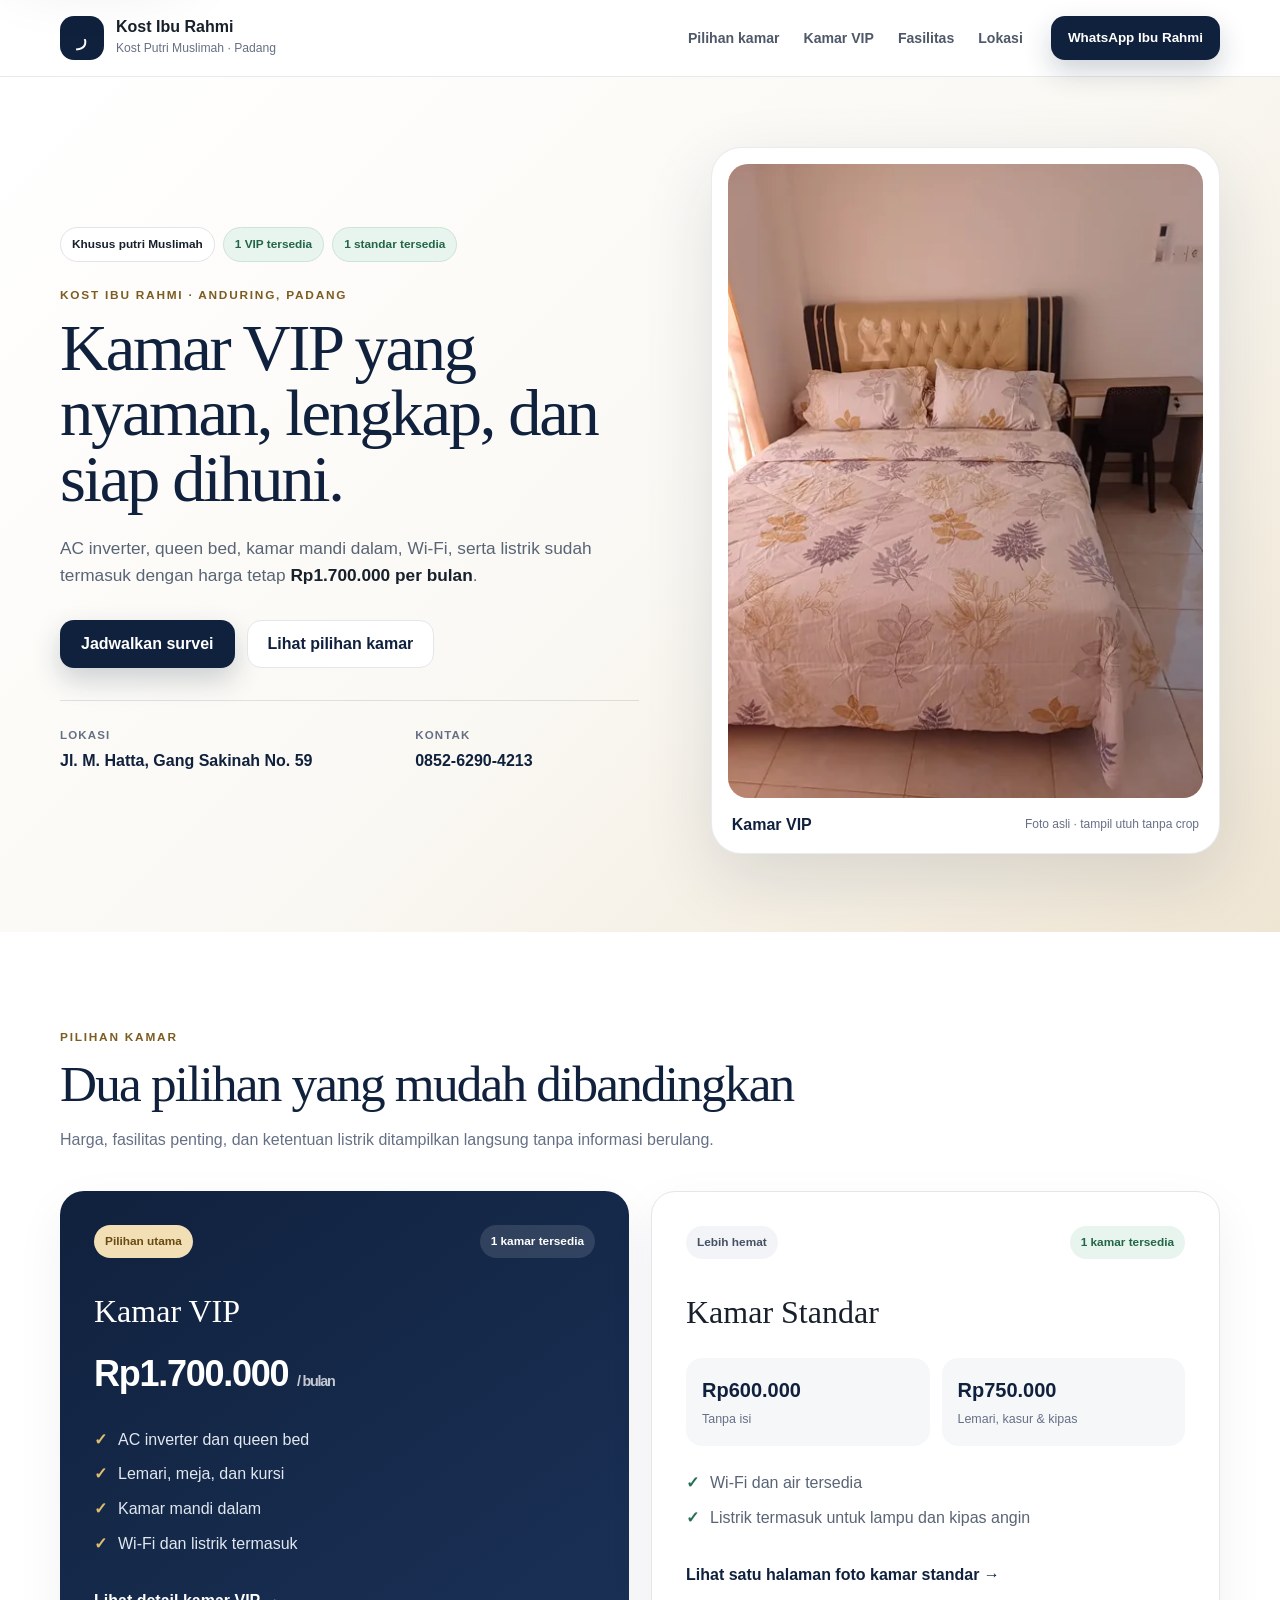
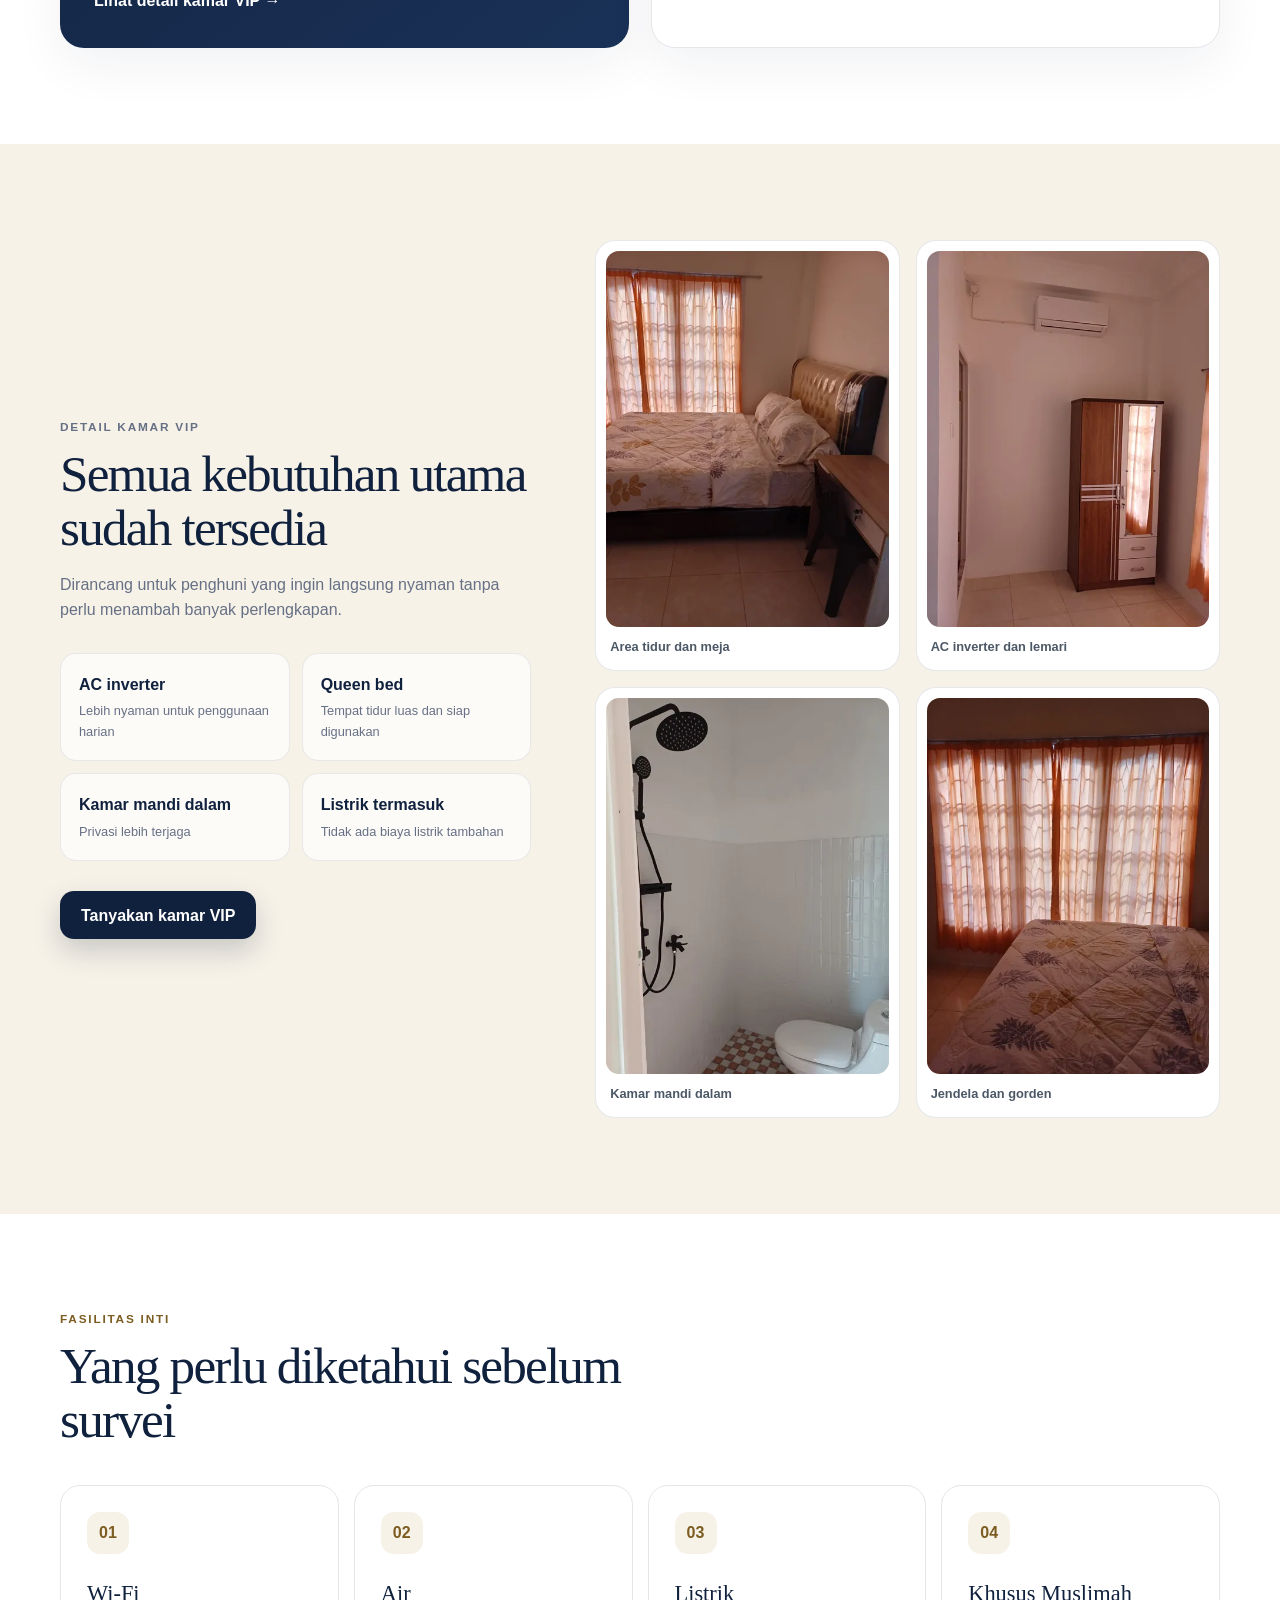
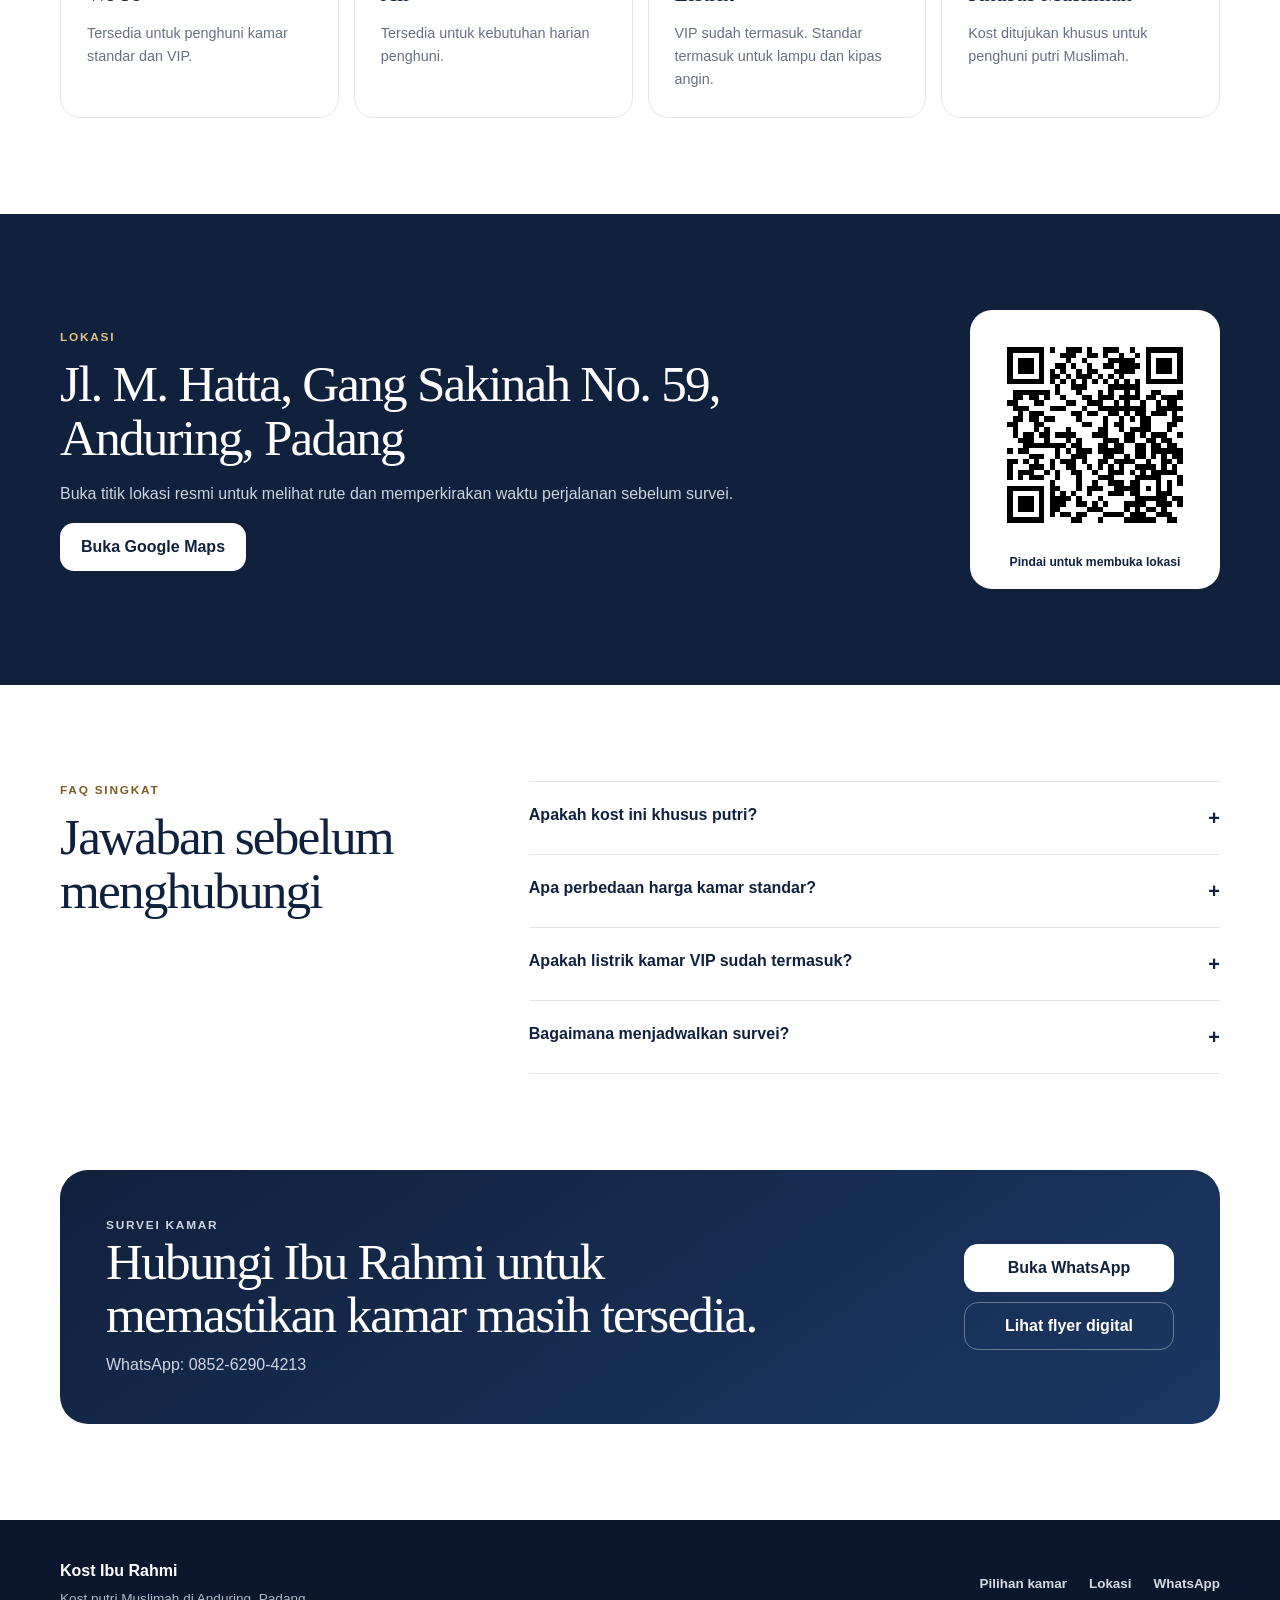
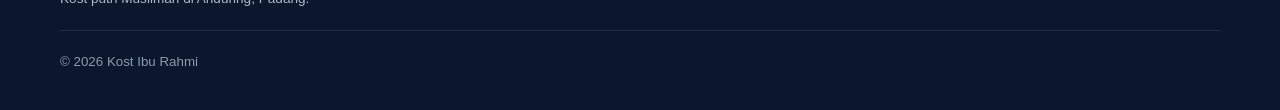
==== commit 1828ca1b: "push" ====
--- a/index.html
+++ b/index.html
@@ -3,198 +3,87 @@
 <head>
   <meta charset="utf-8">
   <meta name="viewport" content="width=device-width,initial-scale=1,viewport-fit=cover">
-  <title>Kost Putri Muslimah Padang Mulai Rp600 Ribu | Kost Ibu Rahmi Anduring</title>
-  <meta name="description" content="Kost putri khusus Muslimah di Anduring, Padang. Tersedia 1 kamar standar mulai Rp600 ribu dan 1 kamar VIP Rp1,7 juta. Wi-Fi, air, pilihan kamar berisi, serta lokasi dekat Unand.">
-  <meta name="keywords" content="kost putri Padang, kost muslimah Padang, kost murah Padang 600 ribu, kost dekat Unand, kost Anduring, kost putri dekat Universitas Andalas, kost VIP Padang, kost kamar mandi dalam Padang, kost Ibu Rahmi">
-  <meta name="author" content="Kost Ibu Rahmi">
+  <title>Kost Ibu Rahmi | Kost Putri Muslimah di Anduring, Padang</title>
+  <meta name="description" content="Kost putri Muslimah di Jl. M. Hatta, Gang Sakinah No. 59, Anduring, Padang. Tersedia 1 kamar VIP Rp1.700.000 dan 1 kamar standar mulai Rp600.000 per bulan.">
   <meta name="robots" content="index,follow,max-image-preview:large,max-snippet:-1,max-video-preview:-1">
-  <meta name="theme-color" content="#15233b">
+  <meta name="theme-color" content="#10213d">
   <link rel="canonical" href="https://kost.posnew.com/">
-  <link rel="alternate" hreflang="id-ID" href="https://kost.posnew.com/">
-  <link rel="alternate" hreflang="x-default" href="https://kost.posnew.com/">
+  <link rel="preload" as="image" href="/assets/images/kamar-vip-baru-tempat-tidur-800.webp" imagesrcset="/assets/images/kamar-vip-baru-tempat-tidur-480.webp 480w, /assets/images/kamar-vip-baru-tempat-tidur-800.webp 800w, /assets/images/kamar-vip-baru-tempat-tidur-1280.webp 1280w" imagesizes="(max-width:760px) calc(100vw - 32px), 48vw" fetchpriority="high">
+  <link rel="icon" type="image/png" sizes="32x32" href="/assets/images/favicon-32x32.png">
+  <link rel="apple-touch-icon" href="/assets/images/apple-touch-icon.png">
+  <link rel="manifest" href="/site.webmanifest">
+  <link rel="stylesheet" href="/assets/css/site.css?v=20260729-redesign">
 
   <meta property="og:locale" content="id_ID">
   <meta property="og:type" content="website">
   <meta property="og:site_name" content="Kost Ibu Rahmi">
-  <meta property="og:title" content="Kost Putri Muslimah Padang — Kamar Standar & VIP Tersedia">
-  <meta property="og:description" content="Tersedia 1 kamar standar mulai Rp600 ribu dan 1 kamar VIP Rp1,7 juta di Anduring, Padang. Khusus putri Muslimah, dekat Unand.">
+  <meta property="og:title" content="Kost Putri Muslimah di Anduring, Padang | Kost Ibu Rahmi">
+  <meta property="og:description" content="1 kamar VIP dan 1 kamar standar tersedia. Harga mulai Rp600.000 per bulan. Hubungi Ibu Rahmi untuk survei.">
   <meta property="og:url" content="https://kost.posnew.com/">
   <meta property="og:image" content="https://kost.posnew.com/assets/images/og-kost-ibu-rahmi.jpg">
   <meta property="og:image:width" content="1200">
   <meta property="og:image:height" content="630">
   <meta property="og:image:alt" content="Kamar VIP Kost Ibu Rahmi di Anduring, Padang">
   <meta name="twitter:card" content="summary_large_image">
-  <meta name="twitter:title" content="Kost Putri Muslimah Padang — Standar & VIP Tersedia">
-  <meta name="twitter:description" content="Kamar standar mulai Rp600 ribu dan kamar VIP Rp1,7 juta. Hubungi Ibu Rahmi untuk survei.">
+  <meta name="twitter:title" content="Kost Ibu Rahmi — Kost Putri Muslimah di Padang">
+  <meta name="twitter:description" content="Kamar VIP Rp1.700.000 dan kamar standar mulai Rp600.000 per bulan.">
   <meta name="twitter:image" content="https://kost.posnew.com/assets/images/og-kost-ibu-rahmi.jpg">
-
-  <link rel="preload" as="image" href="/assets/images/kamar-vip-baru-tempat-tidur-800.webp" imagesrcset="/assets/images/kamar-vip-baru-tempat-tidur-480.webp 480w, /assets/images/kamar-vip-baru-tempat-tidur-800.webp 800w, /assets/images/kamar-vip-baru-tempat-tidur-1280.webp 1200w" imagesizes="(max-width: 760px) 92vw, 42vw" fetchpriority="high">
-  <link rel="icon" type="image/png" sizes="32x32" href="/assets/images/favicon-32x32.png">
-  <link rel="apple-touch-icon" href="/assets/images/apple-touch-icon.png">
-  <link rel="manifest" href="/site.webmanifest">
-  <link rel="stylesheet" href="/assets/css/site.css?v=20260729">
 
   <script type="application/ld+json">
   {
-    "@context": "https://schema.org",
-    "@graph": [
+    "@context":"https://schema.org",
+    "@graph":[
       {
-        "@type": "WebSite",
-        "@id": "https://kost.posnew.com/#website",
-        "url": "https://kost.posnew.com/",
-        "name": "Kost Ibu Rahmi",
-        "inLanguage": "id-ID"
+        "@type":"WebSite",
+        "@id":"https://kost.posnew.com/#website",
+        "url":"https://kost.posnew.com/",
+        "name":"Kost Ibu Rahmi",
+        "inLanguage":"id-ID"
       },
       {
-        "@type": "LodgingBusiness",
-        "@id": "https://kost.posnew.com/#business",
-        "name": "Kost Ibu Rahmi",
-        "description": "Kost putri khusus Muslimah di Anduring, Padang, dengan pilihan kamar standar mulai Rp600 ribu dan kamar VIP Rp1,7 juta.",
-        "url": "https://kost.posnew.com/",
-        "telephone": "+6285262904213",
-        "image": [
-          "https://kost.posnew.com/assets/images/kamar-standar-baru-1280.webp",
-          "https://kost.posnew.com/assets/images/kamar-vip-baru-tempat-tidur-1280.webp",
-          "https://kost.posnew.com/assets/images/kost-ibu-rahmi-tampak-depan-1280.webp"
+        "@type":"LodgingBusiness",
+        "@id":"https://kost.posnew.com/#business",
+        "name":"Kost Ibu Rahmi",
+        "description":"Kost khusus putri Muslimah di Anduring, Padang, dengan kamar VIP dan kamar standar.",
+        "url":"https://kost.posnew.com/",
+        "telephone":"+6285262904213",
+        "image":"https://kost.posnew.com/assets/images/kamar-vip-baru-tempat-tidur-1280.webp",
+        "address":{
+          "@type":"PostalAddress",
+          "streetAddress":"Jl. M. Hatta, Gang Sakinah No. 59, Anduring",
+          "addressLocality":"Padang",
+          "addressRegion":"Sumatera Barat",
+          "addressCountry":"ID"
+        },
+        "sameAs":["https://maps.app.goo.gl/Gx7gHEeugVkciWht6"],
+        "amenityFeature":[
+          {"@type":"LocationFeatureSpecification","name":"Wi-Fi","value":true},
+          {"@type":"LocationFeatureSpecification","name":"Air","value":true},
+          {"@type":"LocationFeatureSpecification","name":"Kamar VIP ber-AC","value":true}
         ],
-        "address": {
-          "@type": "PostalAddress",
-          "streetAddress": "Jl. M. Hatta, Anduring, Gang Sakinah No. 59",
-          "addressLocality": "Padang",
-          "addressRegion": "Sumatera Barat",
-          "addressCountry": "ID"
-        },
-        "amenityFeature": [
+        "makesOffer":[
           {
-            "@type": "LocationFeatureSpecification",
-            "name": "Wi-Fi",
-            "value": true
+            "@type":"Offer","name":"Kamar Standar Tanpa Isi","price":"600000","priceCurrency":"IDR","availability":"https://schema.org/InStock","url":"https://kost.posnew.com/#kamar-standar",
+            "itemOffered":{"@type":"Accommodation","name":"Kamar standar tanpa isi"}
           },
           {
-            "@type": "LocationFeatureSpecification",
-            "name": "Air",
-            "value": true
+            "@type":"Offer","name":"Kamar Standar Dengan Isi","price":"750000","priceCurrency":"IDR","availability":"https://schema.org/InStock","url":"https://kost.posnew.com/#kamar-standar",
+            "itemOffered":{"@type":"Accommodation","name":"Kamar standar dengan lemari, kasur, dan kipas angin"}
           },
           {
-            "@type": "LocationFeatureSpecification",
-            "name": "Parkir motor",
-            "value": true
-          },
-          {
-            "@type": "LocationFeatureSpecification",
-            "name": "Pilihan kamar ber-AC",
-            "value": true
-          }
-        ],
-        "makesOffer": [
-          {
-            "@type": "Offer",
-            "name": "Kamar Standar Tanpa Isi",
-            "price": "600000",
-            "priceCurrency": "IDR",
-            "availability": "https://schema.org/InStock",
-            "url": "https://kost.posnew.com/#kamar-standar",
-            "itemOffered": {
-              "@type": "Accommodation",
-              "name": "Kamar Standar Tanpa Isi Kost Putri Muslimah",
-              "occupancy": {
-                "@type": "QuantitativeValue",
-                "maxValue": 1
-              }
-            }
-          },
-          {
-            "@type": "Offer",
-            "name": "Kamar Standar Dengan Isi",
-            "price": "750000",
-            "priceCurrency": "IDR",
-            "availability": "https://schema.org/InStock",
-            "url": "https://kost.posnew.com/#kamar-standar",
-            "itemOffered": {
-              "@type": "Accommodation",
-              "name": "Kamar Standar Berisi Lemari, Kasur dan Kipas Angin",
-              "occupancy": {
-                "@type": "QuantitativeValue",
-                "maxValue": 1
-              }
-            }
-          },
-          {
-            "@type": "Offer",
-            "name": "Kamar VIP Baru",
-            "price": "1700000",
-            "priceCurrency": "IDR",
-            "availability": "https://schema.org/InStock",
-            "url": "https://kost.posnew.com/#kamar-vip",
-            "itemOffered": {
-              "@type": "Accommodation",
-              "name": "Kamar VIP Kost Putri Muslimah",
-              "floorSize": {
-                "@type": "QuantitativeValue",
-                "value": 16,
-                "unitCode": "MTK"
-              },
-              "numberOfBathroomsTotal": 1,
-              "occupancy": {
-                "@type": "QuantitativeValue",
-                "maxValue": 1
-              }
-            }
+            "@type":"Offer","name":"Kamar VIP","price":"1700000","priceCurrency":"IDR","availability":"https://schema.org/InStock","url":"https://kost.posnew.com/#kamar-vip",
+            "itemOffered":{"@type":"Accommodation","name":"Kamar VIP dengan AC inverter, queen bed, dan kamar mandi dalam","numberOfBathroomsTotal":1}
           }
         ]
       },
       {
-        "@type": "FAQPage",
-        "@id": "https://kost.posnew.com/#faq",
-        "mainEntity": [
-          {
-            "@type": "Question",
-            "name": "Siapa yang dapat menyewa kamar?",
-            "acceptedAnswer": {
-              "@type": "Answer",
-              "text": "Kost Ibu Rahmi ditujukan khusus untuk penghuni putri Muslimah."
-            }
-          },
-          {
-            "@type": "Question",
-            "name": "Berapa harga kamar standar?",
-            "acceptedAnswer": {
-              "@type": "Answer",
-              "text": "Kamar standar tersedia dengan harga Rp600.000 per bulan tanpa isi atau Rp750.000 per bulan dengan lemari, kasur dan kipas angin."
-            }
-          },
-          {
-            "@type": "Question",
-            "name": "Apa yang termasuk untuk kamar standar?",
-            "acceptedAnswer": {
-              "@type": "Answer",
-              "text": "Wi-Fi dan air tersedia. Listrik yang termasuk khusus untuk lampu dan kipas angin."
-            }
-          },
-          {
-            "@type": "Question",
-            "name": "Berapa harga kamar VIP?",
-            "acceptedAnswer": {
-              "@type": "Answer",
-              "text": "Harga kamar VIP tetap Rp1.700.000 per bulan dan sudah termasuk listrik."
-            }
-          },
-          {
-            "@type": "Question",
-            "name": "Apakah kamar VIP memiliki kamar mandi dalam?",
-            "acceptedAnswer": {
-              "@type": "Answer",
-              "text": "Ya. Kamar VIP memiliki kamar mandi dalam dengan WC duduk dan shower."
-            }
-          },
-          {
-            "@type": "Question",
-            "name": "Bagaimana cara menjadwalkan survei?",
-            "acceptedAnswer": {
-              "@type": "Answer",
-              "text": "Hubungi Ibu Rahmi melalui WhatsApp di 0852-6290-4213 untuk menanyakan ketersediaan dan waktu survei."
-            }
-          }
+        "@type":"FAQPage",
+        "@id":"https://kost.posnew.com/#faq-schema",
+        "mainEntity":[
+          {"@type":"Question","name":"Siapa yang dapat menyewa kamar?","acceptedAnswer":{"@type":"Answer","text":"Kost Ibu Rahmi khusus untuk penghuni putri Muslimah."}},
+          {"@type":"Question","name":"Berapa harga kamar standar?","acceptedAnswer":{"@type":"Answer","text":"Rp600.000 per bulan tanpa isi atau Rp750.000 per bulan dengan lemari, kasur, dan kipas angin."}},
+          {"@type":"Question","name":"Berapa harga kamar VIP?","acceptedAnswer":{"@type":"Answer","text":"Rp1.700.000 per bulan dan listrik sudah termasuk."}},
+          {"@type":"Question","name":"Bagaimana cara menjadwalkan survei?","acceptedAnswer":{"@type":"Answer","text":"Hubungi Ibu Rahmi melalui WhatsApp di 0852-6290-4213."}}
         ]
       }
     ]
@@ -202,33 +91,21 @@
   </script>
 </head>
 <body>
-  <svg class="svg-sprite" aria-hidden="true">
-    <symbol id="i-home" viewBox="0 0 24 24"><path d="M3 11.5 12 4l9 7.5v8a1 1 0 0 1-1 1h-5.2v-6h-5.6v6H4a1 1 0 0 1-1-1z"/></symbol>
-    <symbol id="i-chat" viewBox="0 0 24 24"><path d="M12 3a8.5 8.5 0 0 0-7.3 12.9L3.5 21l5.2-1.2A8.5 8.5 0 1 0 12 3Zm4.6 11.7c-.2.6-1.3 1.2-1.9 1.3-.5.1-1.2.2-3.9-.9-3.3-1.4-5.4-4.8-5.6-5-.2-.2-1.3-1.7-1.3-3.2 0-1.5.8-2.3 1.1-2.6.3-.3.7-.4 1-.4h.7c.2 0 .5-.1.8.6.3.8 1 2.4 1.1 2.6.1.2.2.5 0 .8-.1.3-.2.4-.5.7l-.7.7c-.2.2-.5.5-.2.9.3.5 1.2 1.9 2.6 3 1.8 1.4 3.3 1.8 3.8 2 .5.2.8.2 1.1-.1.3-.4 1.2-1.4 1.5-1.9.3-.5.6-.4 1-.2l2.3 1.1c.4.2.7.3.8.5.2.2.2.8 0 1.4Z"/></symbol>
-    <symbol id="i-map" viewBox="0 0 24 24"><path d="M12 22s7-6 7-13A7 7 0 1 0 5 9c0 7 7 13 7 13Zm0-9.5A3.5 3.5 0 1 1 12 5a3.5 3.5 0 0 1 0 7.5Z"/></symbol>
-    <symbol id="i-bed" viewBox="0 0 24 24"><path d="M4 5h2v6h12V7a3 3 0 0 1 3 3v8h-2v-2H5v2H3V7a2 2 0 0 1 1-2Zm4 2h5a3 3 0 0 1 3 3v1H8Z"/></symbol>
-    <symbol id="i-bath" viewBox="0 0 24 24"><path d="M6 4a3 3 0 0 1 6 0v1h-2V4a1 1 0 0 0-2 0v7h13v2a6 6 0 0 1-3 5.2V21h-2v-2H8v2H6v-2.8A6 6 0 0 1 3 13v-2h3Z"/></symbol>
-    <symbol id="i-snow" viewBox="0 0 24 24"><path d="M11 2h2v4.2l3-3 1.4 1.4-4.4 4.4V11h2l4.4-4.4L20.8 8l-3 3H22v2h-4.2l3 3-1.4 1.4L15 13h-2v2l4.4 4.4-1.4 1.4-3-3V22h-2v-4.2l-3 3-1.4-1.4L11 15v-2H9l-4.4 4.4L3.2 16l3-3H2v-2h4.2l-3-3 1.4-1.4L9 11h2V9L6.6 4.6 8 3.2l3 3Z"/></symbol>
-    <symbol id="i-wifi" viewBox="0 0 24 24"><path d="M12 19a2 2 0 1 0 0 .1ZM4.9 12.1l1.4 1.4a8 8 0 0 1 11.4 0l1.4-1.4a10 10 0 0 0-14.2 0ZM1.4 8.6 2.8 10a13 13 0 0 1 18.4 0l1.4-1.4a15 15 0 0 0-21.2 0Zm7 7 1.4 1.4a3.1 3.1 0 0 1 4.4 0l1.4-1.4a5.1 5.1 0 0 0-7.2 0Z"/></symbol>
-    <symbol id="i-ruler" viewBox="0 0 24 24"><path d="m4 15 11-11 5 5-11 11H4Zm9-7 3 3 1.5-1.5-3-3Zm-3 3 2 2 1.5-1.5-2-2Zm-3 3 3 3 1.5-1.5-3-3Z"/></symbol>
-    <symbol id="i-video" viewBox="0 0 24 24"><path d="M4 5h11a2 2 0 0 1 2 2v2.5l4-2v9l-4-2V17a2 2 0 0 1-2 2H4a2 2 0 0 1-2-2V7a2 2 0 0 1 2-2Z"/></symbol>
-    <symbol id="i-check" viewBox="0 0 24 24"><path d="m4 12 5 5L20 6l-2-2-9 9-3-3Z"/></symbol>
-    <symbol id="i-photo" viewBox="0 0 24 24"><path d="M4 3h16a2 2 0 0 1 2 2v14a2 2 0 0 1-2 2H4a2 2 0 0 1-2-2V5a2 2 0 0 1 2-2Zm0 14 4.5-4.5 3 3L15 12l5 5v2H4Zm3-7a2 2 0 1 0 0-4 2 2 0 0 0 0 4Z"/></symbol>
-    <symbol id="i-arrow" viewBox="0 0 24 24"><path d="m9 5 7 7-7 7-1.5-1.5L13 12 7.5 6.5Z"/></symbol>
-    <symbol id="i-building" viewBox="0 0 24 24"><path d="M4 2h12v5h4v15H2V2Zm3 4h2V4H7Zm4 0h2V4h-2ZM7 10h2V8H7Zm4 0h2V8h-2Zm-4 4h2v-2H7Zm4 0h2v-2h-2Zm-4 4h2v-2H7Zm7 2h3V9h-3Z"/></symbol>
-  </svg>
-
   <a class="skip-link" href="#main">Lewati ke isi utama</a>
   <header class="site-header">
     <div class="shell header-inner">
-      <a class="brand" href="#top" aria-label="Kost Ibu Rahmi, kembali ke atas">
-        <span class="brand-mark"><svg><use href="#i-home"/></svg></span>
-        <span><strong>Kost Ibu Rahmi</strong><small>Kost Putri Muslimah · Anduring, Padang</small></span>
+      <a class="brand" href="#top" aria-label="Kost Ibu Rahmi, kembali ke bagian atas">
+        <span class="brand-mark" aria-hidden="true">ر</span>
+        <span><strong>Kost Ibu Rahmi</strong><small>Kost Putri Muslimah · Padang</small></span>
       </a>
       <nav aria-label="Navigasi utama">
-        <a href="#pilihan-kamar">Pilihan Kamar</a><a href="#gallery">Galeri</a><a href="/foto-standar.html">Foto Standar</a><a href="#facilities">Fasilitas</a><a href="#location">Lokasi</a><a href="#faq">FAQ</a>
+        <a href="#pilihan-kamar">Pilihan kamar</a>
+        <a href="#kamar-vip">Kamar VIP</a>
+        <a href="#fasilitas">Fasilitas</a>
+        <a href="#lokasi">Lokasi</a>
       </nav>
-      <a class="button button-dark header-cta" href="https://wa.me/6285262904213?text=Halo%20Ibu%20Rahmi,%20saya%20melihat%20website%20Kost%20Ibu%20Rahmi%20dan%20ingin%20menanyakan%20ketersediaan%20kamar%20standar%20atau%20VIP." target="_blank" rel="noopener"><svg><use href="#i-chat"/></svg>Tanya via WhatsApp</a>
+      <a class="button button-primary header-cta" href="https://wa.me/6285262904213" target="_blank" rel="noopener">WhatsApp Ibu Rahmi</a>
+      <button class="menu-button" type="button" aria-label="Buka menu" aria-expanded="false">Menu</button>
     </div>
   </header>
 
@@ -236,197 +113,138 @@
     <section class="hero" id="top">
       <div class="shell hero-grid">
         <div class="hero-copy">
-          <div class="eyebrows"><span class="eyebrow">Khusus putri Muslimah</span><span class="eyebrow eyebrow-green">1 standar tersedia</span><span class="eyebrow eyebrow-gold">1 VIP tersedia</span></div>
-          <p class="overline">KOST NYAMAN DEKAT KAMPUS & PUSAT KOTA PADANG</p>
-          <h1>Kost putri Muslimah di Anduring yang nyaman untuk kuliah dan bekerja.</h1>
-          <p class="lead">Pilih kamar standar mulai Rp600 ribu atau kamar VIP Rp1,7 juta. Tersedia pilihan kamar standar tanpa isi maupun dengan lemari, kasur dan kipas angin.</p>
-          <div class="price-line"><span>Mulai Rp600 ribu</span><small>/ bulan</small></div>
+          <div class="status-row" aria-label="Status ketersediaan">
+            <span>Khusus putri Muslimah</span><span class="available">1 VIP tersedia</span><span class="available">1 standar tersedia</span>
+          </div>
+          <p class="eyebrow">KOST IBU RAHMI · ANDURING, PADANG</p>
+          <h1>Kamar VIP yang nyaman, lengkap, dan siap dihuni.</h1>
+          <p class="lead">AC inverter, queen bed, kamar mandi dalam, Wi-Fi, serta listrik sudah termasuk dengan harga tetap <strong>Rp1.700.000 per bulan</strong>.</p>
           <div class="hero-actions">
-            <a class="button button-dark" href="https://wa.me/6285262904213?text=Halo%20Ibu%20Rahmi,%20saya%20tertarik%20melihat%20kamar%20standar%20atau%20VIP%20di%20Kost%20Ibu%20Rahmi.%20Apakah%20saya%20bisa%20menjadwalkan%20survei?" target="_blank" rel="noopener">Jadwalkan survei<svg><use href="#i-arrow"/></svg></a>
-            <a class="button button-light" href="https://maps.app.goo.gl/Gx7gHEeugVkciWht6" target="_blank" rel="noopener">Lihat lokasi<svg><use href="#i-map"/></svg></a>
+            <a class="button button-primary" href="https://wa.me/6285262904213?text=Halo%20Ibu%20Rahmi,%20saya%20tertarik%20dengan%20kamar%20VIP%20Kost%20Ibu%20Rahmi.%20Apakah%20saya%20bisa%20menjadwalkan%20survei%3F" target="_blank" rel="noopener">Jadwalkan survei</a>
+            <a class="button button-secondary" href="#pilihan-kamar">Lihat pilihan kamar</a>
           </div>
-          <ul class="trust-list">
-            <li><svg><use href="#i-check"/></svg>1 kamar standar dan 1 kamar VIP tersedia</li>
-            <li><svg><use href="#i-check"/></svg>Wi-Fi dan air tersedia</li>
-            <li><svg><use href="#i-check"/></svg>Hubungi langsung pemilik kost</li>
-          </ul>
-        </div>
-        <div class="hero-media">
-          <div class="hero-photo-stage">
-            <div class="hero-photo-frame">
-              <picture>
-                <source srcset="/assets/images/kamar-vip-baru-tempat-tidur-480.webp 480w, /assets/images/kamar-vip-baru-tempat-tidur-800.webp 800w, /assets/images/kamar-vip-baru-tempat-tidur-1280.webp 1200w" sizes="(max-width:760px) 92vw, 42vw" type="image/webp">
-                <img src="/assets/images/kamar-vip-baru-tempat-tidur-800.webp" width="800" height="1067" alt="Kamar VIP baru Kost Ibu Rahmi dengan queen bed, meja dan gorden" fetchpriority="high">
-              </picture>
-              <span class="media-label">Kamar VIP · 1 kamar tersedia</span>
-            </div>
-            <div class="hero-side-stack" aria-label="Informasi tambahan Kost Ibu Rahmi">
-              <a class="hero-side-link" href="/foto-standar.html" target="_blank" rel="noopener">
-                <strong>Lihat foto kamar standar</strong>
-                <span>Buka link untuk melihat foto kamar standar yang tersedia.</span>
-              </a>
-              <div class="hero-side-link hero-side-note">
-                <strong>Kamar standar tetap tersedia</strong>
-                <span>Harga mulai Rp600 ribu atau Rp750 ribu dengan lemari, kasur, dan kipas angin.</span>
-              </div>
-            </div>
+          <dl class="hero-facts">
+            <div><dt>Lokasi</dt><dd>Jl. M. Hatta, Gang Sakinah No. 59</dd></div>
+            <div><dt>Kontak</dt><dd>0852-6290-4213</dd></div>
+          </dl>
+        </div>
+        <figure class="hero-photo">
+          <picture>
+            <source type="image/webp" srcset="/assets/images/kamar-vip-baru-tempat-tidur-480.webp 480w, /assets/images/kamar-vip-baru-tempat-tidur-800.webp 800w, /assets/images/kamar-vip-baru-tempat-tidur-1280.webp 1280w" sizes="(max-width:760px) calc(100vw - 32px), 48vw">
+            <img src="/assets/images/kamar-vip-baru-tempat-tidur-800.webp" width="800" height="1067" alt="Kamar VIP Kost Ibu Rahmi dengan queen bed, meja, kursi, lemari, dan gorden" fetchpriority="high">
+          </picture>
+          <figcaption><strong>Kamar VIP</strong><span>Foto asli · tampil utuh tanpa crop</span></figcaption>
+        </figure>
+      </div>
+    </section>
+
+    <section class="section room-overview" id="pilihan-kamar">
+      <div class="shell">
+        <div class="section-heading">
+          <p class="eyebrow">PILIHAN KAMAR</p>
+          <h2>Dua pilihan yang mudah dibandingkan</h2>
+          <p>Harga, fasilitas penting, dan ketentuan listrik ditampilkan langsung tanpa informasi berulang.</p>
+        </div>
+        <div class="room-grid">
+          <article class="room-card room-card-vip">
+            <div class="room-card-head"><span class="pill premium">Pilihan utama</span><span class="availability-dot">1 kamar tersedia</span></div>
+            <h3>Kamar VIP</h3>
+            <p class="price">Rp1.700.000 <small>/ bulan</small></p>
+            <ul>
+              <li>AC inverter dan queen bed</li><li>Lemari, meja, dan kursi</li><li>Kamar mandi dalam</li><li>Wi-Fi dan listrik termasuk</li>
+            </ul>
+            <a class="text-link" href="#kamar-vip">Lihat detail kamar VIP →</a>
+          </article>
+          <article class="room-card" id="kamar-standar">
+            <div class="room-card-head"><span class="pill">Lebih hemat</span><span class="availability-dot">1 kamar tersedia</span></div>
+            <h3>Kamar Standar</h3>
+            <div class="standard-prices"><p><strong>Rp600.000</strong><span>Tanpa isi</span></p><p><strong>Rp750.000</strong><span>Lemari, kasur & kipas</span></p></div>
+            <ul>
+              <li>Wi-Fi dan air tersedia</li><li>Listrik termasuk untuk lampu dan kipas angin</li>
+            </ul>
+            <a class="text-link" href="/foto-standar.html">Lihat satu halaman foto kamar standar →</a>
+          </article>
+        </div>
+      </div>
+    </section>
+
+    <section class="section section-cream" id="kamar-vip">
+      <div class="shell vip-layout">
+        <div class="vip-copy">
+          <p class="eyebrow">DETAIL KAMAR VIP</p>
+          <h2>Semua kebutuhan utama sudah tersedia</h2>
+          <p>Dirancang untuk penghuni yang ingin langsung nyaman tanpa perlu menambah banyak perlengkapan.</p>
+          <div class="feature-grid">
+            <div><strong>AC inverter</strong><span>Lebih nyaman untuk penggunaan harian</span></div>
+            <div><strong>Queen bed</strong><span>Tempat tidur luas dan siap digunakan</span></div>
+            <div><strong>Kamar mandi dalam</strong><span>Privasi lebih terjaga</span></div>
+            <div><strong>Listrik termasuk</strong><span>Tidak ada biaya listrik tambahan</span></div>
           </div>
-          <a class="photo-count" href="#gallery"><svg><use href="#i-photo"/></svg>Lihat galeri VIP & fasilitas</a>
-        </div>
-      </div>
-      <div class="shell stat-strip" aria-label="Ringkasan pilihan kamar">
-        <div class="stat"><span class="stat-icon"><svg><use href="#i-building"/></svg></span><span><strong>2 tipe kamar</strong><small>Standar dan VIP</small></span></div>
-        <div class="stat"><span class="stat-icon"><svg><use href="#i-home"/></svg></span><span><strong>Rp600 ribu</strong><small>Standar tanpa isi</small></span></div>
-        <div class="stat"><span class="stat-icon"><svg><use href="#i-bed"/></svg></span><span><strong>Rp750 ribu</strong><small>Standar dengan isi</small></span></div>
-        <div class="stat"><span class="stat-icon"><svg><use href="#i-snow"/></svg></span><span><strong>Rp1,7 juta</strong><small>VIP ber-AC</small></span></div>
-      </div>
-    </section>
-
-    <section class="section" id="pilihan-kamar">
+          <a class="button button-primary" href="https://wa.me/6285262904213?text=Halo%20Ibu%20Rahmi,%20saya%20ingin%20survei%20kamar%20VIP%20Rp1.700.000%20per%20bulan." target="_blank" rel="noopener">Tanyakan kamar VIP</a>
+        </div>
+        <div class="photo-grid" aria-label="Galeri kamar VIP">
+          <figure data-lightbox="/assets/images/kamar-vip-meja-kursi-gorden-1280.webp"><img src="/assets/images/kamar-vip-meja-kursi-gorden-480.webp" width="480" height="640" loading="lazy" alt="Meja, kursi, queen bed, dan gorden di kamar VIP"><figcaption>Area tidur dan meja</figcaption></figure>
+          <figure data-lightbox="/assets/images/kamar-vip-ac-dan-lemari-1280.webp"><img src="/assets/images/kamar-vip-ac-dan-lemari-480.webp" width="480" height="640" loading="lazy" alt="AC inverter dan lemari di kamar VIP"><figcaption>AC inverter dan lemari</figcaption></figure>
+          <figure data-lightbox="/assets/images/kamar-vip-kamar-mandi-dalam-1280.webp"><img src="/assets/images/kamar-vip-kamar-mandi-dalam-480.webp" width="480" height="640" loading="lazy" alt="Kamar mandi dalam kamar VIP dengan shower"><figcaption>Kamar mandi dalam</figcaption></figure>
+          <figure data-lightbox="/assets/images/kamar-vip-jendela-gorden-1280.webp"><img src="/assets/images/kamar-vip-jendela-gorden-480.webp" width="480" height="640" loading="lazy" alt="Jendela dan gorden kamar VIP"><figcaption>Jendela dan gorden</figcaption></figure>
+        </div>
+      </div>
+    </section>
+
+    <section class="section" id="fasilitas">
       <div class="shell">
-        <div class="section-head centered"><p class="overline">PILIHAN KAMAR TERSEDIA</p><h2>Pilih sesuai kebutuhan dan anggaran</h2><p>Saat ini tersedia masing-masing 1 kamar standar dan 1 kamar VIP. Harga serta fasilitas ditampilkan transparan agar mudah dibandingkan.</p></div>
-        <div class="room-choice-grid">
-          <article class="room-choice-card">
-            <div class="room-choice-photo room-choice-link-box"><div class="room-link-card"><strong>Foto kamar standar</strong><p>Tidak ditampilkan langsung di halaman utama.</p><a class="button button-primary" href="/foto-standar.html" target="_blank" rel="noopener">Buka foto kamar standar</a></div><span class="room-badge available">1 kamar tersedia</span></div>
-            <div class="room-choice-body"><p class="overline">KAMAR STANDAR</p><h3>Hemat dan fleksibel</h3><div class="choice-price"><strong>Mulai Rp600.000</strong><span>/ bulan</span></div><p>Opsi tanpa isi Rp600 ribu atau dengan lemari, kasur dan kipas angin Rp750 ribu.</p><a class="text-link" href="/foto-standar.html" target="_blank" rel="noopener">Lihat foto kamar standar<svg><use href="#i-arrow"/></svg></a></div>
-          </article>
-          <article class="room-choice-card featured">
-            <div class="room-choice-photo"><img src="/assets/images/kamar-vip-baru-tempat-tidur-800.webp" width="800" height="1067" alt="Kamar VIP Kost Ibu Rahmi" loading="lazy"><span class="room-badge premium">1 kamar tersedia</span></div>
-            <div class="room-choice-body"><p class="overline">KAMAR VIP</p><h3>Lebih luas dan lengkap</h3><div class="choice-price"><strong>Rp1.700.000</strong><span>/ bulan</span></div><p>AC inverter, queen bed, kamar mandi dalam, Wi-Fi dan listrik sudah termasuk.</p><a class="text-link" href="#kamar-vip">Lihat detail kamar VIP<svg><use href="#i-arrow"/></svg></a></div>
-          </article>
-        </div>
-      </div>
-    </section>
-
-    <section class="section section-soft" id="kamar-standar">
-      <div class="shell">
-        <div class="section-head split-head"><div><p class="overline">1 KAMAR STANDAR TERSEDIA</p><h2>Pilihan terjangkau, bisa tanpa isi atau siap ditempati</h2><p>Pilih harga sesuai kebutuhan. Opsi berisi sudah dilengkapi perlengkapan dasar untuk langsung digunakan.</p></div><span class="availability"><i></i>Siap dihuni</span></div>
-        <div class="standard-layout">
-          <div class="standard-photo-wide standard-link-panel">
-            <div class="standard-link-box">
-              <p class="overline">FOTO KAMAR STANDAR</p>
-              <h3>Buka lewat link</h3>
-              <p>Untuk tampilan website yang lebih rapi, foto kamar standar tidak ditampilkan langsung di halaman ini.</p>
-              <a class="button button-primary" href="/foto-standar.html" target="_blank" rel="noopener">Lihat foto kamar standar</a>
-              <a class="text-link" href="/assets/images/kamar-standar-baru-1280.webp" target="_blank" rel="noopener">Buka foto utama kamar standar<svg><use href="#i-arrow"/></svg></a>
-            </div>
-          </div>
-          <div class="standard-details">
-            <div class="standard-price-grid">
-              <div class="price-card price-card-light"><small>Tanpa isi</small><strong>Rp600.000</strong><span>per bulan</span></div>
-              <div class="price-card"><small>Dengan isi</small><strong>Rp750.000</strong><span>per bulan</span></div>
-            </div>
-            <h3>Fasilitas kamar standar</h3>
-            <ul class="feature-checks">
-              <li><svg><use href="#i-check"/></svg>Opsi berisi: lemari, kasur dan kipas angin</li>
-              <li><svg><use href="#i-check"/></svg>Wi-Fi tersedia</li>
-              <li><svg><use href="#i-check"/></svg>Air sudah tersedia</li>
-              <li><svg><use href="#i-check"/></svg>Listrik termasuk khusus lampu dan kipas angin</li>
-            </ul>
-            <p class="room-note"><strong>Catatan:</strong> penggunaan listrik untuk perangkat selain lampu dan kipas angin perlu dikonfirmasi langsung kepada pemilik.</p>
-            <a class="text-link" href="https://wa.me/6285262904213?text=Halo%20Ibu%20Rahmi,%20saya%20ingin%20menanyakan%20kamar%20standar%20Rp600.000%20tanpa%20isi%20atau%20Rp750.000%20dengan%20isi.%20Apakah%20masih%20tersedia?" target="_blank" rel="noopener">Tanyakan kamar standar<svg><use href="#i-arrow"/></svg></a>
-          </div>
-        </div>
-      </div>
-    </section>
-
-    <section class="section" id="kamar-vip">
-      <div class="shell">
-        <div class="section-head split-head"><div><p class="overline">1 KAMAR VIP TERSEDIA</p><h2>Nyaman untuk belajar, bekerja, dan beristirahat</h2><p>Kamar berukuran 4 × 4 meter dengan fasilitas lengkap, suasana tenang, dan kamar mandi pribadi. Harga tetap Rp1.700.000 per bulan.</p></div><span class="availability"><i></i>Siap dihuni</span></div>
-        <div class="vip-layout">
-          <div class="vip-photo-wide">
-            <picture><source srcset="/assets/images/kamar-vip-meja-kursi-gorden-480.webp 480w, /assets/images/kamar-vip-meja-kursi-gorden-800.webp 800w, /assets/images/kamar-vip-meja-kursi-gorden-1280.webp 1200w" sizes="(max-width:800px) 100vw, 56vw"><img src="/assets/images/kamar-vip-meja-kursi-gorden-800.webp" width="800" height="1067" alt="Sudut kamar VIP dengan queen bed, meja, kursi dan gorden" loading="lazy"></picture>
-          </div>
-          <div class="vip-details">
-            <div class="price-card"><small>Harga kamar VIP</small><strong>Rp1.700.000</strong><span>per bulan · listrik termasuk</span></div>
-            <h3>Lengkap untuk langsung ditempati</h3>
-            <ul class="feature-checks">
-              <li><svg><use href="#i-check"/></svg>Queen bed beserta set bantal dan guling</li>
-              <li><svg><use href="#i-check"/></svg>AC inverter Samsung</li>
-              <li><svg><use href="#i-check"/></svg>Kamar mandi pribadi dengan shower</li>
-              <li><svg><use href="#i-check"/></svg>Lemari pakaian, meja, kursi dan gorden</li>
-              <li><svg><use href="#i-check"/></svg>Wi-Fi 24 jam dan listrik tanpa biaya tambahan</li>
-            </ul>
-            <a class="text-link" href="https://wa.me/6285262904213?text=Halo%20Ibu%20Rahmi,%20saya%20ingin%20menanyakan%20kamar%20VIP%20Rp1.700.000%20per%20bulan." target="_blank" rel="noopener">Tanyakan kamar ini<svg><use href="#i-arrow"/></svg></a>
-          </div>
-        </div>
-      </div>
-    </section>
-
-    <section class="section section-soft" id="video">
-      <div class="shell video-layout">
-        <div class="video-copy"><p class="overline">VIDEO TOUR</p><h2>Lihat suasana kost sebelum datang</h2><p>Video singkat memperlihatkan lobi, koridor, dan suasana area bersama Kost Ibu Rahmi.</p><div class="mini-points"><span><svg><use href="#i-building"/></svg>Area bersama bersih</span><span><svg><use href="#i-home"/></svg>Lingkungan tenang</span><span><svg><use href="#i-video"/></svg>Durasi ±16 detik</span></div></div>
-        <div class="video-frame"><video controls preload="none" playsinline poster="/assets/images/video-lobi-poster.webp" aria-label="Video suasana lobi Kost Ibu Rahmi"><source src="/assets/video-tour-kost-ibu-rahmi.mp4" type="video/mp4">Browser Anda tidak mendukung pemutar video.</video></div>
-      </div>
-    </section>
-
-    <section class="section" id="gallery">
-      <div class="shell">
-        <div class="section-head"><p class="overline">FOTO ASLI KOST</p><h2>Lihat kamar dan area kost lebih dekat</h2><p>Jelajahi foto kamar standar, kamar VIP, lobi, koridor, dapur, balkon, dan fasilitas bersama. Klik foto untuk melihat ukuran lebih besar.</p></div>
-        <div class="masonry-gallery curated-gallery">
-          <figure class="gallery-card featured" data-lightbox="/assets/images/kamar-vip-baru-tempat-tidur-1280.webp"><img src="/assets/images/kamar-vip-baru-tempat-tidur-800.webp" width="800" height="1067" loading="lazy" alt="Kamar VIP baru dengan queen bed"><figcaption>Kamar VIP baru</figcaption></figure>
-          <a class="gallery-link-card featured" href="/foto-standar.html" target="_blank" rel="noopener"><span class="overline">KAMAR STANDAR</span><strong>Lihat foto lewat link</strong><p>Klik untuk membuka foto kamar standar.</p><span class="text-link static-link">Buka foto kamar standar</span></a>
-          <figure class="gallery-card wide" data-lightbox="/assets/images/kost-ibu-rahmi-tampak-depan-1280.webp"><img src="/assets/images/kost-ibu-rahmi-tampak-depan-800.webp" srcset="/assets/images/kost-ibu-rahmi-tampak-depan-480.webp 480w, /assets/images/kost-ibu-rahmi-tampak-depan-800.webp 800w, /assets/images/kost-ibu-rahmi-tampak-depan-1280.webp 1280w" sizes="(max-width:700px) 100vw, 33vw" width="800" height="351" loading="lazy" alt="Tampak depan Kost Ibu Rahmi di Anduring Padang"><figcaption>Tampak depan kost</figcaption></figure>
-          <figure class="gallery-card" data-lightbox="/assets/images/kamar-vip-ac-dan-lemari-1280.webp"><img src="/assets/images/kamar-vip-ac-dan-lemari-480.webp" width="480" height="640" loading="lazy" alt="AC inverter dan lemari pakaian kamar VIP"><figcaption>AC inverter & lemari</figcaption></figure>
-          <figure class="gallery-card" data-lightbox="/assets/images/kamar-vip-kamar-mandi-dalam-1280.webp"><img src="/assets/images/kamar-vip-kamar-mandi-dalam-480.webp" width="480" height="640" loading="lazy" alt="Kamar mandi dalam kamar VIP dengan shower dan WC duduk"><figcaption>Kamar mandi dalam</figcaption></figure>
-          <figure class="gallery-card" data-lightbox="/assets/images/kamar-vip-meja-kursi-gorden-1280.webp"><img src="/assets/images/kamar-vip-meja-kursi-gorden-480.webp" width="480" height="640" loading="lazy" alt="Meja kursi queen bed dan gorden kamar VIP"><figcaption>Meja, kursi & gorden</figcaption></figure>
-          <figure class="gallery-card" data-lightbox="/assets/images/kamar-vip-jendela-gorden-1280.webp"><img src="/assets/images/kamar-vip-jendela-gorden-480.webp" width="480" height="640" loading="lazy" alt="Jendela dan gorden kamar VIP"><figcaption>Jendela kamar</figcaption></figure>
-          <figure class="gallery-card" data-lightbox="/assets/images/lobi-kost-ibu-rahmi-1280.webp"><img src="/assets/images/lobi-kost-ibu-rahmi-800.webp" width="800" height="600" loading="lazy" alt="Lobi baru Kost Ibu Rahmi"><figcaption>Lobi kost</figcaption></figure>
-          <figure class="gallery-card" data-lightbox="/assets/images/koridor-lantai-satu-1280.webp"><img src="/assets/images/koridor-lantai-satu-800.webp" width="800" height="600" loading="lazy" alt="Koridor lantai satu Kost Ibu Rahmi"><figcaption>Koridor lantai satu</figcaption></figure>
-          <figure class="gallery-card" data-lightbox="/assets/images/lobi-lantai-satu-1280.webp"><img src="/assets/images/lobi-lantai-satu-480.webp" width="480" height="640" loading="lazy" alt="Area lobi lantai satu"><figcaption>Area lobi lantai satu</figcaption></figure>
-          <figure class="gallery-card" data-lightbox="/assets/images/dapur-bersama-baru-1280.webp"><img src="/assets/images/dapur-bersama-baru-480.webp" width="480" height="640" loading="lazy" alt="Dapur bersama Kost Ibu Rahmi"><figcaption>Dapur bersama</figcaption></figure>
-          <figure class="gallery-card tall" data-lightbox="/assets/images/balkon-lantai-dua-1280.webp"><img src="/assets/images/balkon-lantai-dua-480.webp" width="480" height="1095" loading="lazy" alt="Balkon lantai dua kost"><figcaption>Balkon lantai dua</figcaption></figure>
-          
-          
-          <figure class="gallery-card" data-lightbox="/assets/images/dapur-bersama-1280.webp"><img src="/assets/images/dapur-bersama-480.webp" width="480" height="640" loading="lazy" alt="Area dapur bersama"><figcaption>Area dapur</figcaption></figure>
-        </div>
-      </div>
-    </section>
-
-    <section class="section section-soft" id="facilities">
-      <div class="shell">
-        <div class="section-head centered"><p class="overline">FASILITAS</p><h2>Kebutuhan harian sudah tersedia</h2><p>Informasi dibuat ringkas agar calon penghuni dapat membandingkan fasilitas tanpa kebingungan.</p></div>
+        <div class="section-heading compact"><p class="eyebrow">FASILITAS INTI</p><h2>Yang perlu diketahui sebelum survei</h2></div>
         <div class="facility-grid">
-          <article class="facility-card"><span class="facility-icon"><svg><use href="#i-bed"/></svg></span><h3>Kamar standar</h3><ul><li>Tanpa isi Rp600.000</li><li>Dengan isi Rp750.000</li><li>Lemari, kasur & kipas untuk opsi berisi</li><li>Wi-Fi dan air tersedia</li></ul></article>
-          <article class="facility-card"><span class="facility-icon"><svg><use href="#i-snow"/></svg></span><h3>Kamar VIP</h3><ul><li>Harga tetap Rp1.700.000</li><li>AC inverter Samsung</li><li>Queen bed, lemari, meja & kursi</li><li>Kamar mandi dalam</li></ul></article>
-          <article class="facility-card"><span class="facility-icon"><svg><use href="#i-wifi"/></svg></span><h3>Air, Wi-Fi & listrik</h3><ul><li>Air dan Wi-Fi tersedia</li><li>Standar: listrik untuk lampu & kipas</li><li>VIP: listrik sudah termasuk</li><li>Konfirmasi pemakaian perangkat lain</li></ul></article>
-          <article class="facility-card facility-highlight"><span class="facility-icon"><svg><use href="#i-building"/></svg></span><h3>Status kamar</h3><p><strong>Kamar standar:</strong> 1 tersedia.<br><strong>Kamar VIP ber-AC:</strong> 1 tersedia.</p><a href="https://wa.me/6285262904213?text=Halo%20Ibu%20Rahmi,%20apakah%20kamar%20standar%20dan%20VIP%20masih%20tersedia?" target="_blank" rel="noopener">Konfirmasi ketersediaan<svg><use href="#i-arrow"/></svg></a></article>
-        </div>
-      </div>
-    </section>
-
-    <section class="section location-section" id="location">
-      <div class="shell location-grid">
-        <div class="location-copy"><p class="overline">LOKASI STRATEGIS</p><h2>Jl. M. Hatta, Anduring, Kota Padang</h2><p>Kost berada di Gang Sakinah No. 59 dengan akses ke kampus, rumah sakit, pusat belanja dan pusat kota.</p><div class="travel-grid"><div><strong>±7 menit</strong><small>Universitas Dharma Andalas</small></div><div><strong>±10 menit</strong><small>Basko City Mall</small></div><div><strong>±10 menit</strong><small>RS Semen Padang / SPH</small></div><div><strong>±15 menit</strong><small>Universitas Andalas</small></div></div><a class="button button-dark" href="https://maps.app.goo.gl/Gx7gHEeugVkciWht6" target="_blank" rel="noopener">Buka Google Maps<svg><use href="#i-map"/></svg></a></div>
-        <div class="route-card" aria-label="Ilustrasi akses lokasi Kost Ibu Rahmi"><span class="route-label route-start">Pusat Kota</span><span class="route-dot d1"></span><span class="route-line"></span><span class="route-dot d2"></span><span class="route-label route-home">Kost Ibu Rahmi<br><small>Gang Sakinah No. 59</small></span><span class="route-dot d3"></span><span class="route-label route-end">Unand</span><img src="/assets/images/qr-google-maps.png" width="176" height="176" alt="Kode QR menuju lokasi Kost Ibu Rahmi di Google Maps"></div>
-      </div>
-    </section>
-
-    <section class="section" id="faq">
-      <div class="shell faq-grid">
-        <div><p class="overline">PERTANYAAN UMUM</p><h2>Informasi sebelum menghubungi</h2><p>Harga dan status kamar dapat berubah. Konfirmasi terakhir dilakukan langsung melalui WhatsApp Ibu Rahmi.</p></div>
-        <div class="accordion-list">
-          <details open><summary>Siapa yang dapat menyewa kamar?</summary><p>Kost ini khusus untuk penghuni putri Muslimah.</p></details>
-          <details><summary>Berapa harga kamar standar?</summary><p>Rp600.000 per bulan untuk kamar tanpa isi, atau Rp750.000 per bulan untuk kamar dengan lemari, kasur dan kipas angin.</p></details>
-          <details><summary>Apa yang termasuk pada kamar standar?</summary><p>Wi-Fi dan air tersedia. Listrik yang termasuk khusus untuk lampu dan kipas angin. Pemakaian perangkat listrik lain perlu dikonfirmasi kepada pemilik.</p></details>
-          <details><summary>Berapa harga dan fasilitas kamar VIP?</summary><p>Harga kamar VIP tetap Rp1.700.000 per bulan, dengan AC inverter, queen bed, lemari, meja, kursi, kamar mandi dalam, Wi-Fi dan listrik termasuk.</p></details>
-          <details><summary>Apakah tersedia parkir?</summary><p>Tersedia area parkir sepeda motor untuk penghuni.</p></details>
-          <details><summary>Bagaimana cara menjadwalkan survei?</summary><p>Kirim pesan WhatsApp ke Ibu Rahmi di 0852-6290-4213 untuk memastikan kamar pilihan dan menentukan waktu kunjungan.</p></details>
-        </div>
-      </div>
-    </section>
-
-    <section class="section cta-section">
-      <div class="shell cta-panel"><div><p class="overline">KETERSEDIAAN DAPAT BERUBAH</p><h2>Pilih kamar standar atau VIP sebelum diambil calon penghuni lain.</h2><p>Hubungi langsung Ibu Rahmi untuk memastikan pilihan kamar dan menentukan waktu survei.</p></div><div class="cta-contact"><img src="/assets/images/qr-whatsapp.png" width="128" height="128" alt="Kode QR WhatsApp Ibu Rahmi"><a class="button button-white" href="https://wa.me/6285262904213?text=Halo%20Ibu%20Rahmi,%20saya%20ingin%20menjadwalkan%20survei%20Kost%20Ibu%20Rahmi." target="_blank" rel="noopener"><svg><use href="#i-chat"/></svg>WhatsApp Ibu Rahmi</a><strong>0852-6290-4213</strong></div></div>
+          <article><span>01</span><h3>Wi-Fi</h3><p>Tersedia untuk penghuni kamar standar dan VIP.</p></article>
+          <article><span>02</span><h3>Air</h3><p>Tersedia untuk kebutuhan harian penghuni.</p></article>
+          <article><span>03</span><h3>Listrik</h3><p>VIP sudah termasuk. Standar termasuk untuk lampu dan kipas angin.</p></article>
+          <article><span>04</span><h3>Khusus Muslimah</h3><p>Kost ditujukan khusus untuk penghuni putri Muslimah.</p></article>
+        </div>
+      </div>
+    </section>
+
+    <section class="section location-section" id="lokasi">
+      <div class="shell location-card">
+        <div>
+          <p class="eyebrow">LOKASI</p>
+          <h2>Jl. M. Hatta, Gang Sakinah No. 59, Anduring, Padang</h2>
+          <p>Buka titik lokasi resmi untuk melihat rute dan memperkirakan waktu perjalanan sebelum survei.</p>
+          <a class="button button-light" href="https://maps.app.goo.gl/Gx7gHEeugVkciWht6" target="_blank" rel="noopener">Buka Google Maps</a>
+        </div>
+        <div class="map-qr"><img src="/assets/images/qr-google-maps.png" width="456" height="456" loading="lazy" alt="QR Code lokasi Kost Ibu Rahmi di Google Maps"><span>Pindai untuk membuka lokasi</span></div>
+      </div>
+    </section>
+
+    <section class="section faq-section" id="faq">
+      <div class="shell faq-layout">
+        <div><p class="eyebrow">FAQ SINGKAT</p><h2>Jawaban sebelum menghubungi</h2></div>
+        <div class="faq-list">
+          <details><summary>Apakah kost ini khusus putri?</summary><p>Ya. Kost Ibu Rahmi khusus untuk penghuni putri Muslimah.</p></details>
+          <details><summary>Apa perbedaan harga kamar standar?</summary><p>Rp600.000 per bulan tanpa isi atau Rp750.000 per bulan dengan lemari, kasur, dan kipas angin.</p></details>
+          <details><summary>Apakah listrik kamar VIP sudah termasuk?</summary><p>Ya. Harga kamar VIP Rp1.700.000 per bulan sudah termasuk listrik.</p></details>
+          <details><summary>Bagaimana menjadwalkan survei?</summary><p>Hubungi Ibu Rahmi di WhatsApp 0852-6290-4213 untuk memastikan ketersediaan dan waktu kunjungan.</p></details>
+        </div>
+      </div>
+    </section>
+
+    <section class="cta-section">
+      <div class="shell cta-card">
+        <div><p class="eyebrow">SURVEI KAMAR</p><h2>Hubungi Ibu Rahmi untuk memastikan kamar masih tersedia.</h2><p>WhatsApp: 0852-6290-4213</p></div>
+        <div class="cta-actions"><a class="button button-white" href="https://wa.me/6285262904213" target="_blank" rel="noopener">Buka WhatsApp</a><a class="button button-ghost" href="/flyer">Lihat flyer digital</a></div>
+      </div>
     </section>
   </main>
 
-  <footer><div class="shell footer-inner"><div class="footer-brand"><span class="brand-mark small"><svg><use href="#i-home"/></svg></span><span><strong>Kost Ibu Rahmi</strong><small>Kost putri Muslimah di Anduring, Padang</small></span></div><div class="footer-links"><a href="#pilihan-kamar">Pilihan Kamar</a><a href="#gallery">Galeri</a><a href="/foto-standar.html">Foto Standar</a><a href="#facilities">Fasilitas</a><a href="#location">Lokasi</a><a href="/flyer">Flyer VIP</a></div><small>© 2026 · Dikelola oleh Ikhsan Radiansyah</small></div></footer>
-
-  <a class="mobile-wa" href="https://wa.me/6285262904213?text=Halo%20Ibu%20Rahmi,%20saya%20ingin%20menanyakan%20ketersediaan%20kamar%20standar%20atau%20VIP." target="_blank" rel="noopener"><svg><use href="#i-chat"/></svg>Tanya kamar tersedia</a>
-
-  <dialog class="lightbox" id="lightbox" aria-label="Pratinjau foto"><button class="lightbox-close" type="button" aria-label="Tutup foto">×</button><button class="lightbox-nav prev" type="button" aria-label="Foto sebelumnya">‹</button><img alt=""><button class="lightbox-nav next" type="button" aria-label="Foto berikutnya">›</button><p></p></dialog>
-
-  <script src="/assets/js/site.js?v=20260729" defer></script>
+  <footer class="site-footer">
+    <div class="shell footer-inner">
+      <div><strong>Kost Ibu Rahmi</strong><p>Kost putri Muslimah di Anduring, Padang.</p></div>
+      <div class="footer-links"><a href="#pilihan-kamar">Pilihan kamar</a><a href="#lokasi">Lokasi</a><a href="https://wa.me/6285262904213" target="_blank" rel="noopener">WhatsApp</a></div>
+      <small>© 2026 Kost Ibu Rahmi</small>
+    </div>
+  </footer>
+
+  <a class="mobile-wa" href="https://wa.me/6285262904213" target="_blank" rel="noopener">WhatsApp Ibu Rahmi</a>
+  <dialog class="lightbox" id="lightbox" aria-label="Pratinjau foto kamar VIP"><button type="button" class="lightbox-close" aria-label="Tutup foto">×</button><img alt=""><p></p></dialog>
+  <script src="/assets/js/site.js?v=20260729-redesign" defer></script>
 </body>
 </html>
--- a/assets/css/site.css
+++ b/assets/css/site.css
@@ -1,15 +1 @@
-:root{--navy:#15233b;--navy-2:#22365a;--ink:#16191f;--muted:#667085;--line:#e2e5ea;--soft:#f4f6f8;--paper:#fff;--gold:#d9a441;--gold-soft:#f6eddc;--green:#287a55;--shadow:0 22px 60px rgba(21,35,59,.10);--radius:26px;--shell:min(1180px,calc(100% - 40px))}*{box-sizing:border-box}html{scroll-behavior:smooth}body{margin:0;background:#fff;color:var(--ink);font-family:Inter,ui-sans-serif,-apple-system,BlinkMacSystemFont,"Segoe UI",sans-serif;line-height:1.6;text-rendering:optimizeLegibility}img,video{max-width:100%;display:block}a{color:inherit}.svg-sprite{position:absolute;width:0;height:0;overflow:hidden}.skip-link{position:fixed;left:14px;top:-80px;z-index:1000;background:#fff;padding:12px 16px;border-radius:10px;box-shadow:var(--shadow)}.skip-link:focus{top:14px}.shell{width:var(--shell);margin-inline:auto}.site-header{position:sticky;top:0;z-index:50;background:rgba(255,255,255,.94);border-bottom:1px solid rgba(226,229,234,.9);backdrop-filter:blur(16px)}.header-inner{min-height:78px;display:flex;align-items:center;gap:30px}.brand{display:flex;align-items:center;gap:12px;text-decoration:none;min-width:max-content}.brand-mark{width:44px;height:44px;border-radius:14px;background:var(--navy);display:grid;place-items:center;color:#fff;box-shadow:0 10px 24px rgba(21,35,59,.2)}.brand-mark svg{width:24px;height:24px;fill:currentColor}.brand strong,.brand small{display:block}.brand strong{font-size:1.03rem;line-height:1.2}.brand small{color:var(--muted);font-size:.78rem;margin-top:3px}.site-header nav{display:flex;align-items:center;gap:24px;margin-left:auto}.site-header nav a{text-decoration:none;color:#4f5663;font-size:.9rem;font-weight:700}.site-header nav a:hover{color:var(--navy)}.button{display:inline-flex;align-items:center;justify-content:center;gap:10px;min-height:48px;padding:0 20px;border-radius:14px;text-decoration:none;font-weight:800;border:1px solid transparent;transition:.2s ease}.button svg,.text-link svg,.mobile-wa svg{width:18px;height:18px;fill:currentColor}.button:hover{transform:translateY(-2px)}.button-dark{background:var(--navy);color:#fff;box-shadow:0 12px 30px rgba(21,35,59,.18)}.button-light{background:#fff;border-color:var(--line);color:var(--ink)}.button-white{background:#fff;color:var(--navy)}.header-cta{min-height:44px;padding-inline:16px;font-size:.88rem}.hero{position:relative;padding:62px 0 0;background:linear-gradient(135deg,#fff 0%,#f5f6f8 72%,#edf0f4 100%);overflow:hidden}.hero:after{content:"";position:absolute;width:620px;height:620px;border:1px solid rgba(21,35,59,.06);border-radius:50%;right:-270px;bottom:-300px;box-shadow:0 0 0 80px rgba(21,35,59,.025),0 0 0 160px rgba(21,35,59,.018)}.hero-grid{position:relative;z-index:1;display:grid;grid-template-columns:1.06fr .94fr;gap:70px;align-items:center}.eyebrows{display:flex;flex-wrap:wrap;gap:8px;margin-bottom:24px}.eyebrow{display:inline-flex;padding:8px 12px;border:1px solid #dfe3e8;border-radius:999px;background:#fff;font-size:.75rem;font-weight:850;letter-spacing:.03em}.eyebrow-gold{background:var(--gold-soft);border-color:#ead6ae;color:#705017}.overline{margin:0 0 10px;color:#6b7280;font-size:.72rem;font-weight:900;letter-spacing:.16em}.hero h1,.section h2,.cta-panel h2{font-family:Georgia,"Times New Roman",serif;font-weight:500;letter-spacing:-.035em}.hero h1{font-size:clamp(2.7rem,5vw,5rem);line-height:.99;margin:0;max-width:720px}.lead{max-width:660px;color:#5e6673;font-size:1.03rem;margin:22px 0}.price-line{display:flex;align-items:flex-end;gap:10px;margin:18px 0 28px}.price-line span{font-family:Georgia,"Times New Roman",serif;font-size:clamp(2.5rem,4vw,4.1rem);line-height:1}.price-line small{font-size:1rem;color:var(--muted);margin-bottom:8px}.hero-actions{display:flex;flex-wrap:wrap;gap:12px}.trust-list{display:flex;flex-wrap:wrap;gap:12px 26px;padding:0;margin:28px 0 0;list-style:none;color:#4f5663;font-size:.87rem;font-weight:700}.trust-list li{display:flex;align-items:center;gap:7px}.trust-list svg{width:16px;height:16px;fill:var(--navy)}.hero-media{position:relative;display:flex;justify-content:center}.hero-photo-frame{position:relative;width:min(470px,100%);padding:14px;border-radius:30px;background:#fff;box-shadow:var(--shadow);border:1px solid #e7e9ed}.hero-photo-frame img{width:100%;height:auto;max-height:610px;object-fit:contain;border-radius:19px;background:#eef0f3}.media-label{position:absolute;bottom:27px;left:28px;padding:8px 12px;border-radius:999px;background:rgba(21,35,59,.88);color:#fff;font-size:.75rem;font-weight:800}.photo-count{position:absolute;right:-10px;bottom:34px;display:flex;align-items:center;gap:7px;background:#fff;padding:10px 14px;border-radius:999px;text-decoration:none;font-size:.78rem;font-weight:800;box-shadow:0 12px 32px rgba(21,35,59,.15)}.photo-count svg{width:16px;height:16px;fill:var(--navy)}.stat-strip{position:relative;z-index:2;display:grid;grid-template-columns:repeat(4,1fr);margin-top:54px;background:#fff;border:1px solid var(--line);border-radius:22px;box-shadow:0 20px 48px rgba(21,35,59,.09);overflow:hidden}.stat{display:flex;align-items:center;gap:14px;min-height:112px;padding:24px;border-right:1px solid var(--line)}.stat:last-child{border-right:0}.stat-icon{width:46px;height:46px;flex:0 0 46px;border-radius:14px;background:var(--soft);display:grid;place-items:center;color:var(--navy)}.stat-icon svg{width:23px;height:23px;fill:currentColor}.stat strong,.stat small{display:block}.stat strong{font-family:Georgia,"Times New Roman",serif;font-size:1.25rem;font-weight:500}.stat small{color:var(--muted);font-size:.76rem;margin-top:2px}.section{padding:100px 0}.section-soft{background:var(--soft)}.section-head{max-width:720px;margin-bottom:42px}.section-head.centered{text-align:center;margin-inline:auto}.section h2{font-size:clamp(2.2rem,4vw,3.7rem);line-height:1.05;margin:0 0 14px}.section-head p,.split-head p,.video-copy>p,.location-copy>p,.faq-grid>div>p{color:var(--muted);margin:0}.split-head{max-width:none;display:flex;justify-content:space-between;align-items:end;gap:30px}.split-head>div{max-width:750px}.availability{display:inline-flex;align-items:center;gap:8px;border:1px solid #cfe2d8;background:#f4faf7;color:var(--green);border-radius:999px;padding:9px 13px;font-size:.78rem;font-weight:850;white-space:nowrap}.availability i{width:8px;height:8px;border-radius:50%;background:var(--green);box-shadow:0 0 0 5px rgba(40,122,85,.12)}.vip-layout{display:grid;grid-template-columns:1.2fr .8fr;gap:52px;align-items:center}.vip-photo-wide{background:#f1f2f4;border:1px solid var(--line);border-radius:28px;padding:18px;display:grid;place-items:center}.vip-photo-wide img{width:auto;max-width:100%;height:auto;max-height:760px;object-fit:contain;border-radius:18px}.vip-details h3{font-family:Georgia,"Times New Roman",serif;font-size:2rem;font-weight:500;margin:30px 0 18px}.price-card{padding:26px;border-radius:22px;background:var(--navy);color:#fff;display:flex;flex-direction:column}.price-card small{color:#c7d1df;font-weight:750}.price-card strong{font-family:Georgia,"Times New Roman",serif;font-size:2.8rem;font-weight:500;line-height:1.15;margin:5px 0}.price-card span{color:#dfe5ee;font-size:.86rem}.feature-checks{list-style:none;padding:0;margin:0;display:grid;gap:13px}.feature-checks li{display:flex;gap:11px;align-items:flex-start;color:#4f5663}.feature-checks svg{width:19px;height:19px;fill:var(--gold);flex:0 0 19px;margin-top:3px}.text-link{display:inline-flex;align-items:center;gap:8px;margin-top:24px;color:var(--navy);font-weight:850;text-decoration:none}.video-layout{display:grid;grid-template-columns:1fr .72fr;align-items:center;gap:90px}.video-copy h2{margin-bottom:18px}.mini-points{display:flex;flex-wrap:wrap;gap:10px;margin-top:28px}.mini-points span{display:flex;align-items:center;gap:7px;background:#fff;border:1px solid var(--line);border-radius:999px;padding:8px 12px;font-size:.78rem;font-weight:800}.mini-points svg{width:17px;height:17px;fill:var(--navy)}.video-frame{width:min(370px,100%);justify-self:center;padding:12px;background:#fff;border:1px solid var(--line);border-radius:34px;box-shadow:var(--shadow)}.video-frame video{width:100%;aspect-ratio:9/16;border-radius:24px;background:#121821;object-fit:contain}.masonry-gallery{columns:4 245px;column-gap:18px}.gallery-card{display:inline-block;width:100%;margin:0 0 18px;padding:10px;background:#fff;border:1px solid var(--line);border-radius:18px;break-inside:avoid;cursor:zoom-in;transition:.2s ease}.gallery-card:hover{transform:translateY(-3px);box-shadow:0 16px 35px rgba(21,35,59,.10)}.gallery-card img{width:100%;height:auto;object-fit:contain;border-radius:11px;background:#f1f2f4}.gallery-card figcaption{padding:10px 4px 2px;color:#4f5663;font-size:.78rem;font-weight:800}.facility-grid{display:grid;grid-template-columns:repeat(4,1fr);gap:14px}.facility-card{min-height:290px;background:#fff;border:1px solid var(--line);border-radius:20px;padding:26px}.facility-icon{width:42px;height:42px;border-radius:13px;background:#eef1f5;color:var(--navy);display:grid;place-items:center}.facility-icon svg{width:21px;height:21px;fill:currentColor}.facility-card h3{font-family:Georgia,"Times New Roman",serif;font-size:1.35rem;font-weight:500;margin:18px 0 12px}.facility-card ul{padding-left:18px;margin:0;color:#69707c;font-size:.86rem}.facility-card li{margin:7px 0}.facility-highlight{background:var(--navy);color:#fff}.facility-highlight .facility-icon{background:rgba(255,255,255,.12);color:#fff}.facility-highlight p{color:#d8dee8}.facility-highlight a{display:inline-flex;align-items:center;gap:7px;color:#fff;font-weight:800;text-decoration:none;font-size:.83rem;margin-top:18px}.facility-highlight a svg{width:16px;height:16px;fill:currentColor}.location-section{background:#f4efe6}.location-grid{display:grid;grid-template-columns:.85fr 1.15fr;gap:70px;align-items:center}.location-copy h2{margin-bottom:18px}.travel-grid{display:grid;grid-template-columns:repeat(2,1fr);gap:12px;margin:30px 0}.travel-grid div{padding:17px;background:rgba(255,255,255,.75);border:1px solid rgba(21,35,59,.09);border-radius:15px}.travel-grid strong,.travel-grid small{display:block}.travel-grid strong{font-family:Georgia,"Times New Roman",serif;font-size:1.15rem;font-weight:500}.travel-grid small{color:var(--muted);font-size:.72rem;margin-top:3px}.route-card{position:relative;min-height:420px;border-radius:26px;border:1px solid rgba(21,35,59,.09);background-color:#eef2ed;background-image:linear-gradient(rgba(21,35,59,.05) 1px,transparent 1px),linear-gradient(90deg,rgba(21,35,59,.05) 1px,transparent 1px);background-size:28px 28px;overflow:hidden}.route-line{position:absolute;left:17%;bottom:24%;width:65%;height:50%;border:3px dashed var(--navy);border-left:0;border-top-color:transparent;border-radius:0 0 70% 0;transform:rotate(-12deg)}.route-dot{position:absolute;width:17px;height:17px;border:4px solid #fff;border-radius:50%;background:var(--navy);box-shadow:0 4px 12px rgba(21,35,59,.25);z-index:2}.d1{left:14%;bottom:17%}.d2{left:52%;bottom:45%;background:var(--gold)}.d3{right:12%;top:13%}.route-label{position:absolute;background:#fff;border-radius:10px;padding:8px 11px;font-size:.7rem;font-weight:850;box-shadow:0 8px 20px rgba(21,35,59,.12);z-index:3}.route-start{left:8%;bottom:7%}.route-home{left:45%;bottom:51%}.route-end{right:5%;top:5%}.route-label small{font-weight:600;color:var(--muted)}.route-card img{position:absolute;right:20px;bottom:20px;width:112px;height:112px;border-radius:14px;background:#fff;padding:7px;box-shadow:0 12px 24px rgba(21,35,59,.12)}.faq-grid{display:grid;grid-template-columns:.75fr 1.25fr;gap:80px}.accordion-list details{border-top:1px solid var(--line);padding:19px 0}.accordion-list details:last-child{border-bottom:1px solid var(--line)}.accordion-list summary{cursor:pointer;font-weight:800;list-style:none;display:flex;justify-content:space-between;gap:20px}.accordion-list summary:after{content:"+";font-size:1.25rem}.accordion-list details[open] summary:after{content:"−"}.accordion-list details p{color:var(--muted);margin:12px 0 0}.cta-section{padding-top:20px}.cta-panel{display:flex;justify-content:space-between;align-items:center;gap:50px;background:var(--navy);color:#fff;border-radius:28px;padding:48px}.cta-panel>div:first-child{max-width:720px}.cta-panel .overline{color:#d8b76c}.cta-panel h2{font-size:clamp(2rem,4vw,3.5rem);line-height:1.05;margin:0 0 12px}.cta-panel p{color:#d5dce7;margin:0}.cta-contact{display:grid;grid-template-columns:84px auto;gap:10px 16px;align-items:center;min-width:310px}.cta-contact img{grid-row:1/3;width:84px;height:84px;border-radius:12px;padding:5px;background:#fff}.cta-contact .button{min-height:42px;padding-inline:14px;font-size:.82rem}.cta-contact strong{font-size:1.1rem}.footer-inner{min-height:104px;display:flex;align-items:center;gap:40px}.brand-mark.small{width:38px;height:38px;border-radius:12px}.brand-mark.small svg{width:20px;height:20px}.footer-brand{display:flex;align-items:center;gap:11px}.footer-brand strong,.footer-brand small{display:block}.footer-brand small{color:var(--muted);font-size:.72rem}.footer-links{display:flex;gap:20px;margin-left:auto}.footer-links a{font-size:.78rem;font-weight:800;text-decoration:none;color:#515866}.footer-inner>small{color:var(--muted);font-size:.72rem}.mobile-wa{display:none}.lightbox{border:0;padding:0;background:transparent;max-width:95vw;max-height:95vh;overflow:visible}.lightbox::backdrop{background:rgba(10,15,25,.92);backdrop-filter:blur(8px)}.lightbox img{max-width:88vw;max-height:83vh;width:auto;height:auto;object-fit:contain;border-radius:12px;background:#fff}.lightbox p{text-align:center;color:#fff;margin:10px 0 0}.lightbox-close,.lightbox-nav{position:fixed;border:0;background:rgba(255,255,255,.92);color:#111;cursor:pointer;display:grid;place-items:center;box-shadow:0 8px 24px rgba(0,0,0,.25)}.lightbox-close{right:24px;top:20px;width:44px;height:44px;border-radius:50%;font-size:28px}.lightbox-nav{top:50%;width:48px;height:58px;border-radius:14px;font-size:34px}.lightbox-nav.prev{left:20px}.lightbox-nav.next{right:20px}@media(max-width:1040px){.site-header nav{display:none}.hero-grid{gap:35px}.hero h1{font-size:3.8rem}.stat-strip{grid-template-columns:repeat(2,1fr)}.stat:nth-child(2){border-right:0}.stat:nth-child(-n+2){border-bottom:1px solid var(--line)}.facility-grid{grid-template-columns:repeat(2,1fr)}.location-grid,.faq-grid{gap:40px}.header-cta{margin-left:auto}}@media(max-width:760px){:root{--shell:min(100% - 28px,1180px)}.site-header{position:relative}.header-inner{min-height:70px}.brand small{font-size:.69rem}.header-cta{display:none}.hero{padding-top:34px}.hero-grid,.vip-layout,.video-layout,.location-grid,.faq-grid{grid-template-columns:1fr}.hero-grid{gap:34px}.hero h1{font-size:clamp(2.6rem,13vw,4rem)}.hero-media{grid-row:1}.hero-photo-frame{width:min(100%,430px);padding:10px}.photo-count{right:2px}.stat-strip{margin-top:34px}.stat{min-height:94px;padding:17px;gap:11px}.stat-icon{width:40px;height:40px;flex-basis:40px}.stat strong{font-size:1rem}.section{padding:74px 0}.split-head{display:block}.availability{margin-top:18px}.vip-layout{gap:30px}.vip-photo-wide{padding:10px}.video-layout{gap:35px}.video-copy{text-align:center}.mini-points{justify-content:center}.masonry-gallery{columns:2 145px;column-gap:12px}.gallery-card{margin-bottom:12px;padding:7px;border-radius:14px}.facility-grid{grid-template-columns:1fr}.facility-card{min-height:0}.location-grid{gap:35px}.route-card{min-height:340px}.route-card img{width:92px;height:92px}.faq-grid{gap:25px}.cta-panel{display:block;padding:32px 24px}.cta-contact{margin-top:28px;min-width:0;grid-template-columns:72px auto}.cta-contact img{width:72px;height:72px}.footer-inner{padding:28px 0 90px;display:grid;gap:18px}.footer-links{margin:0}.mobile-wa{position:fixed;display:flex;align-items:center;justify-content:center;gap:9px;left:14px;right:14px;bottom:max(14px,env(safe-area-inset-bottom));z-index:45;min-height:52px;background:var(--navy);color:#fff;border-radius:15px;text-decoration:none;font-weight:850;box-shadow:0 16px 40px rgba(21,35,59,.34)}.trust-list{display:grid}.lightbox-nav{display:none}}@media(max-width:480px){.stat-strip{grid-template-columns:1fr}.stat{border-right:0!important;border-bottom:1px solid var(--line)!important}.stat:last-child{border-bottom:0!important}.masonry-gallery{columns:1}.hero-actions .button{width:100%}.travel-grid{grid-template-columns:1fr}.footer-links{flex-wrap:wrap}.eyebrows{margin-bottom:18px}}
-@media(prefers-reduced-motion:reduce){*{scroll-behavior:auto!important;transition:none!important}}
-
-
-/* Pilihan kamar standar & VIP — update 2026-07-29 */
-.eyebrow-green{background:#e8f5ee;border-color:#bfe2cf;color:#236746}.room-choice-grid{display:grid;grid-template-columns:repeat(2,minmax(0,1fr));gap:26px;margin-top:38px}.room-choice-card{overflow:hidden;border:1px solid var(--line);border-radius:26px;background:#fff;box-shadow:0 18px 46px rgba(21,35,59,.08)}.room-choice-card.featured{border-color:#e6d0a4}.room-choice-photo{position:relative;height:330px;background:#eef0f3;overflow:hidden}.room-choice-photo img{width:100%;height:100%;object-fit:cover}.room-choice-card.featured .room-choice-photo img{object-position:center 35%}.room-badge{position:absolute;top:18px;left:18px;padding:8px 12px;border-radius:999px;color:#fff;font-size:.74rem;font-weight:900;box-shadow:0 8px 24px rgba(0,0,0,.16)}.room-badge.available{background:var(--green)}.room-badge.premium{background:var(--navy)}.room-choice-body{padding:28px}.room-choice-body h3{font:500 2rem/1.05 Georgia,"Times New Roman",serif;margin:0 0 12px}.room-choice-body>p:not(.overline){color:var(--muted);margin:14px 0 20px}.choice-price{display:flex;align-items:baseline;gap:8px;flex-wrap:wrap}.choice-price strong{font-family:Georgia,"Times New Roman",serif;font-size:2rem;font-weight:500}.choice-price span{color:var(--muted);font-size:.9rem}.standard-layout{display:grid;grid-template-columns:1.1fr .9fr;gap:54px;align-items:center;margin-top:38px}.standard-photo-wide{padding:13px;border:1px solid var(--line);border-radius:26px;background:#fff;box-shadow:var(--shadow)}.standard-photo-wide img{width:100%;height:auto;max-height:570px;object-fit:contain;border-radius:17px;background:#e9ecef}.standard-details h3{font:500 2rem/1.1 Georgia,"Times New Roman",serif;margin:28px 0 18px}.standard-price-grid{display:grid;grid-template-columns:repeat(2,minmax(0,1fr));gap:12px}.standard-price-grid .price-card{margin:0;padding:20px}.standard-price-grid .price-card strong{font-size:clamp(1.55rem,2.5vw,2.15rem)}.price-card-light{background:#fff!important;color:var(--ink)!important;border:1px solid var(--line)!important}.price-card-light small,.price-card-light span{color:var(--muted)!important}.room-note{margin:20px 0;padding:14px 16px;border-left:3px solid var(--gold);background:#fff;border-radius:0 12px 12px 0;color:#5e6673;font-size:.88rem}.room-note strong{color:var(--ink)}
-@media(max-width:760px){.room-choice-grid,.standard-layout{grid-template-columns:1fr}.room-choice-photo{height:270px}.standard-layout{gap:30px}.standard-price-grid{grid-template-columns:1fr}.room-choice-body{padding:24px}.choice-price strong{font-size:1.75rem}}
-
-
-/* 2026-07-29 visual refinement */
-.hero-photo-stage{display:grid;grid-template-columns:minmax(0,1.1fr) minmax(200px,.72fr);gap:16px;align-items:stretch}.hero-photo-frame{height:100%}.hero-photo-frame img{width:100%;height:100%;object-fit:cover;border-radius:22px}.hero-side-stack{display:grid;gap:16px}.hero-side-card{position:relative;overflow:hidden;border-radius:22px;min-height:180px;background:#e9eef4;box-shadow:0 16px 36px rgba(21,35,59,.12)}.hero-side-card img{width:100%;height:100%;object-fit:cover}.hero-side-card figcaption{position:absolute;left:14px;right:14px;bottom:14px;display:inline-flex;align-items:center;justify-content:center;padding:10px 12px;border-radius:999px;background:rgba(255,255,255,.92);backdrop-filter:blur(10px);font-size:.78rem;font-weight:850;color:var(--navy)}.photo-count{margin-top:16px}.room-choice-photo img,.standard-photo-wide img,.vip-photo-wide img{width:100%;height:100%;object-fit:cover}.standard-photo-wide,.vip-photo-wide{background:#eef1f5}.curated-gallery{display:grid;grid-template-columns:repeat(4,minmax(0,1fr));gap:18px;columns:unset}.curated-gallery .gallery-card{position:relative;margin:0;padding:0;border:0;border-radius:24px;overflow:hidden;min-height:240px;aspect-ratio:4/5;box-shadow:0 16px 38px rgba(21,35,59,.12);background:#e8edf2;break-inside:avoid;cursor:pointer}.curated-gallery .gallery-card img{position:absolute;inset:0;width:100%;height:100%;object-fit:cover;transition:transform .35s ease}.curated-gallery .gallery-card::before{content:"";position:absolute;inset:0;background:linear-gradient(180deg,rgba(8,12,19,0) 42%,rgba(8,12,19,.72) 100%);z-index:1}.curated-gallery .gallery-card figcaption{position:absolute;left:16px;right:16px;bottom:14px;z-index:2;color:#fff;font-weight:800;font-size:.92rem;letter-spacing:.01em;text-shadow:0 3px 14px rgba(0,0,0,.34)}.curated-gallery .gallery-card:hover img{transform:scale(1.04)}.curated-gallery .gallery-card.featured{grid-column:span 2;aspect-ratio:6/5}.curated-gallery .gallery-card.wide{grid-column:span 2;aspect-ratio:16/10}.curated-gallery .gallery-card.tall{aspect-ratio:4/6}.room-note{margin:14px 0 0;padding:12px 14px;border-radius:14px;background:#f5f7fa;color:#5b6371;font-size:.9rem}.facility-grid .facility-card{box-shadow:0 16px 34px rgba(21,35,59,.07)}@media(max-width:1040px){.hero-photo-stage{grid-template-columns:1fr}.hero-side-stack{grid-template-columns:repeat(2,minmax(0,1fr))}.curated-gallery{grid-template-columns:repeat(2,minmax(0,1fr))}.curated-gallery .gallery-card.featured,.curated-gallery .gallery-card.wide{grid-column:span 2}}@media(max-width:760px){.hero-side-stack{grid-template-columns:1fr 1fr}.hero-side-card{min-height:132px}.curated-gallery{grid-template-columns:1fr;gap:14px}.curated-gallery .gallery-card,.curated-gallery .gallery-card.featured,.curated-gallery .gallery-card.wide,.curated-gallery .gallery-card.tall{grid-column:auto;aspect-ratio:4/3;min-height:0}.curated-gallery .gallery-card figcaption{font-size:.88rem}}@media(max-width:480px){.hero-side-stack{grid-template-columns:1fr}.photo-count{width:100%}}
-
-
-/* 2026-07-29 standard-photo-link update */
-.hero-side-link{display:flex;flex-direction:column;justify-content:center;gap:10px;min-height:180px;padding:24px;border-radius:22px;background:linear-gradient(180deg,#ffffff 0%,#f3f6fa 100%);border:1px solid rgba(21,35,59,.10);box-shadow:0 16px 36px rgba(21,35,59,.10);text-decoration:none;color:var(--navy)}.hero-side-link strong{font-size:1.12rem;line-height:1.2}.hero-side-link span{color:#566174;font-size:.92rem;line-height:1.5}.hero-side-link.hero-side-note{background:linear-gradient(180deg,#f7fbf8 0%,#edf7f2 100%)}.room-choice-link-box{display:grid;place-items:center;padding:20px;background:linear-gradient(180deg,#f7fbf8 0%,#eef7f2 100%)}.room-link-card{display:grid;gap:10px;width:100%;padding:22px;border-radius:20px;border:1px dashed rgba(40,122,85,.35);background:#fff;text-align:left}.room-link-card strong{font-size:1.2rem;color:var(--navy)}.room-link-card p{margin:0;color:#5c6676}.standard-link-panel{display:grid;place-items:center;padding:18px}.standard-link-box{max-width:460px;display:grid;gap:12px;padding:28px;border-radius:22px;background:#fff;border:1px solid rgba(21,35,59,.08);box-shadow:0 16px 38px rgba(21,35,59,.08)}.standard-link-box h3{margin:0;font-size:2rem;line-height:1.05}.standard-link-box p{margin:0;color:#5b6371}.gallery-link-card{position:relative;display:grid;align-content:end;gap:10px;padding:26px;border-radius:24px;min-height:240px;text-decoration:none;color:#fff;background:linear-gradient(135deg,#183055 0%,#234572 55%,#2c7c56 100%);box-shadow:0 16px 38px rgba(21,35,59,.14)}.gallery-link-card.featured{grid-column:span 2;min-height:300px}.gallery-link-card .overline{color:#d8e6fb;margin:0}.gallery-link-card strong{font-size:1.7rem;line-height:1.05}.gallery-link-card p{margin:0;color:rgba(255,255,255,.86);max-width:28ch}.gallery-link-card .static-link{display:inline-flex;align-items:center;gap:8px;margin-top:2px;color:#fff;font-weight:800}.gallery-link-card .static-link:after{content:"↗"}.gallery-link-card:hover{transform:translateY(-2px)}@media(max-width:760px){.hero-side-link{min-height:132px}.gallery-link-card.featured{grid-column:auto;min-height:240px}}
+:root{--navy:#10213d;--navy-2:#1a3157;--cream:#f7f2e8;--cream-2:#eee3cf;--gold:#c9a45c;--gold-dark:#7c5c21;--green:#257052;--ink:#18202b;--muted:#667085;--line:#e4e6ea;--white:#fff;--shadow:0 24px 70px rgba(16,33,61,.12);--radius:24px;--shell:min(1160px,calc(100% - 40px))}*{box-sizing:border-box}html{scroll-behavior:smooth}body{margin:0;color:var(--ink);background:var(--white);font-family:Inter,ui-sans-serif,-apple-system,BlinkMacSystemFont,"Segoe UI",sans-serif;line-height:1.6;text-rendering:optimizeLegibility}img{display:block;max-width:100%;height:auto}a{color:inherit}button,input,summary{font:inherit}.shell{width:var(--shell);margin-inline:auto}.skip-link{position:fixed;z-index:999;left:16px;top:-100px;background:#fff;color:var(--navy);padding:12px 16px;border-radius:10px;box-shadow:var(--shadow)}.skip-link:focus{top:16px}.site-header{position:sticky;top:0;z-index:50;border-bottom:1px solid rgba(228,230,234,.88);background:rgba(255,255,255,.94);backdrop-filter:blur(18px)}.header-inner{min-height:76px;display:flex;align-items:center;gap:28px}.brand{display:flex;align-items:center;gap:12px;text-decoration:none;min-width:max-content}.brand-mark{width:44px;height:44px;display:grid;place-items:center;border-radius:14px;background:var(--navy);color:#fff;font-family:Georgia,serif;font-size:1.35rem}.brand strong,.brand small{display:block}.brand strong{line-height:1.15}.brand small{margin-top:3px;color:var(--muted);font-size:.76rem}.site-header nav{display:flex;gap:24px;margin-left:auto}.site-header nav a{text-decoration:none;color:#4e5868;font-size:.88rem;font-weight:750}.site-header nav a:hover{color:var(--navy)}.menu-button{display:none;margin-left:auto;border:1px solid var(--line);background:#fff;border-radius:12px;padding:9px 13px;font-weight:800;color:var(--navy)}.button{display:inline-flex;align-items:center;justify-content:center;min-height:48px;padding:0 20px;border:1px solid transparent;border-radius:14px;text-decoration:none;font-weight:850;transition:transform .18s ease,box-shadow .18s ease,background .18s ease}.button:hover{transform:translateY(-2px)}.button:focus-visible,.text-link:focus-visible,a:focus-visible,button:focus-visible,summary:focus-visible{outline:3px solid #e4b953;outline-offset:3px}.button-primary{background:var(--navy);color:#fff;box-shadow:0 12px 28px rgba(16,33,61,.2)}.button-secondary{background:#fff;border-color:var(--line);color:var(--navy)}.button-light{background:#fff;color:var(--navy)}.button-white{background:#fff;color:var(--navy)}.button-ghost{border-color:rgba(255,255,255,.35);color:#fff}.header-cta{min-height:44px;padding-inline:16px;font-size:.84rem}.hero{padding:70px 0 78px;background:linear-gradient(135deg,#fff 0%,#faf8f3 54%,#efe5d3 100%);overflow:hidden}.hero-grid{display:grid;grid-template-columns:1fr .88fr;gap:72px;align-items:center}.status-row{display:flex;flex-wrap:wrap;gap:8px;margin-bottom:24px}.status-row span,.pill,.availability-dot{display:inline-flex;align-items:center;border-radius:999px;padding:7px 11px;font-size:.74rem;font-weight:850}.status-row span{background:#fff;border:1px solid #e3e4e7}.status-row .available,.availability-dot{background:#e8f4ee;color:#236548;border-color:#cfe4d8}.eyebrow{margin:0 0 10px;color:var(--gold-dark);font-size:.74rem;font-weight:900;letter-spacing:.15em}.hero h1,.section h2,.cta-card h2{font-family:Georgia,"Times New Roman",serif;font-weight:500;letter-spacing:-.035em}.hero h1{max-width:690px;margin:0;font-size:clamp(2.9rem,5.2vw,5.2rem);line-height:.98;color:var(--navy)}.lead{max-width:650px;margin:24px 0 30px;color:#596475;font-size:1.08rem}.lead strong{color:var(--ink)}.hero-actions{display:flex;flex-wrap:wrap;gap:12px}.hero-facts{display:grid;grid-template-columns:1.2fr .8fr;gap:20px;margin:32px 0 0;padding-top:25px;border-top:1px solid rgba(16,33,61,.12)}.hero-facts dt{font-size:.72rem;font-weight:850;letter-spacing:.1em;text-transform:uppercase;color:var(--muted)}.hero-facts dd{margin:4px 0 0;font-weight:800;color:var(--navy)}.hero-photo{position:relative;margin:0;padding:16px;border-radius:30px;background:#fff;border:1px solid rgba(16,33,61,.09);box-shadow:var(--shadow)}.hero-photo picture{display:block;border-radius:20px;background:#eee9df;overflow:hidden}.hero-photo img{width:100%;height:auto;max-height:650px;object-fit:contain;margin:auto}.hero-photo figcaption{display:flex;justify-content:space-between;gap:16px;align-items:center;padding:14px 4px 0;color:var(--navy)}.hero-photo figcaption span{color:var(--muted);font-size:.75rem}.section{padding:96px 0}.section-heading{max-width:760px;margin-bottom:38px}.section-heading.compact{max-width:620px}.section-heading h2,.vip-copy h2,.location-card h2,.faq-layout h2{margin:0 0 14px;font-family:Georgia,"Times New Roman",serif;font-size:clamp(2.2rem,4vw,3.65rem);font-weight:500;line-height:1.06;letter-spacing:-.035em;color:var(--navy)}.section-heading>p:last-child,.vip-copy>p,.location-card p,.faq-list p{color:var(--muted)}.room-overview{background:#fff}.room-grid{display:grid;grid-template-columns:1fr 1fr;gap:22px}.room-card{padding:34px;border:1px solid var(--line);border-radius:var(--radius);background:#fff;box-shadow:0 18px 50px rgba(16,33,61,.06)}.room-card-vip{background:linear-gradient(145deg,#10213d 0%,#1a3157 100%);color:#fff;border:0}.room-card-head{display:flex;justify-content:space-between;gap:12px;align-items:center}.pill{background:#f2f4f7;color:#465063}.pill.premium{background:#f2dfb6;color:#684a12}.room-card-vip .availability-dot{background:rgba(255,255,255,.12);color:#fff}.room-card h3{margin:28px 0 8px;font-family:Georgia,"Times New Roman",serif;font-size:2rem;font-weight:500}.price{margin:0;font-size:2.25rem;font-weight:850;letter-spacing:-.035em}.price small{font-size:.9rem;font-weight:650;opacity:.75}.room-card ul{display:grid;gap:9px;padding:0;margin:24px 0;list-style:none}.room-card li{position:relative;padding-left:24px;color:#596475}.room-card-vip li{color:#e1e7ef}.room-card li:before{content:"✓";position:absolute;left:0;color:var(--green);font-weight:900}.room-card-vip li:before{color:#e1bd70}.text-link{display:inline-flex;margin-top:8px;color:var(--navy);font-weight:850;text-decoration:none}.room-card-vip .text-link{color:#fff}.standard-prices{display:grid;grid-template-columns:1fr 1fr;gap:12px;margin:20px 0}.standard-prices p{margin:0;padding:16px;border-radius:16px;background:#f6f7f9}.standard-prices strong,.standard-prices span{display:block}.standard-prices strong{font-size:1.25rem;color:var(--navy)}.standard-prices span{margin-top:4px;color:var(--muted);font-size:.78rem}.section-cream{background:var(--cream)}.vip-layout{display:grid;grid-template-columns:.86fr 1.14fr;gap:64px;align-items:center}.feature-grid{display:grid;grid-template-columns:1fr 1fr;gap:12px;margin:30px 0}.feature-grid div{padding:18px;border-radius:16px;background:rgba(255,255,255,.7);border:1px solid rgba(16,33,61,.09)}.feature-grid strong,.feature-grid span{display:block}.feature-grid strong{color:var(--navy)}.feature-grid span{margin-top:4px;color:var(--muted);font-size:.8rem}.photo-grid{display:grid;grid-template-columns:1fr 1fr;gap:16px}.photo-grid figure{margin:0;padding:10px;background:#fff;border:1px solid rgba(16,33,61,.1);border-radius:20px;cursor:zoom-in}.photo-grid img{width:100%;height:auto;aspect-ratio:3/4;object-fit:contain;background:#ece8df;border-radius:13px}.photo-grid figcaption{padding:10px 4px 2px;color:#4d5867;font-size:.8rem;font-weight:800}.facility-grid{display:grid;grid-template-columns:repeat(4,1fr);gap:15px}.facility-grid article{min-height:220px;padding:26px;border:1px solid var(--line);border-radius:20px}.facility-grid article>span{display:grid;place-items:center;width:42px;height:42px;border-radius:13px;background:var(--cream);color:var(--gold-dark);font-weight:900}.facility-grid h3{margin:22px 0 10px;font-family:Georgia,"Times New Roman",serif;font-size:1.4rem;font-weight:500;color:var(--navy)}.facility-grid p{margin:0;color:var(--muted);font-size:.9rem}.location-section{background:var(--navy)}.location-card{display:grid;grid-template-columns:1fr 250px;gap:70px;align-items:center;color:#fff}.location-card .eyebrow{color:#e2c27d}.location-card h2{color:#fff}.location-card p{color:#cbd4df;max-width:720px}.map-qr{padding:16px;border-radius:22px;background:#fff;color:var(--navy);text-align:center}.map-qr img{width:218px;height:218px;object-fit:contain;image-rendering:pixelated;margin:auto}.map-qr span{display:block;margin-top:9px;font-size:.76rem;font-weight:850}.faq-layout{display:grid;grid-template-columns:.72fr 1.28fr;gap:80px}.faq-list details{border-top:1px solid var(--line);padding:20px 0}.faq-list details:last-child{border-bottom:1px solid var(--line)}.faq-list summary{display:flex;justify-content:space-between;gap:16px;cursor:pointer;list-style:none;font-weight:850;color:var(--navy)}.faq-list summary:after{content:"+";font-size:1.25rem}.faq-list details[open] summary:after{content:"−"}.faq-list p{margin:12px 0 0}.cta-section{padding:0 0 96px}.cta-card{display:flex;justify-content:space-between;align-items:center;gap:40px;padding:46px;border-radius:28px;background:linear-gradient(145deg,#10213d,#1c3763);color:#fff}.cta-card>div:first-child{max-width:710px}.cta-card h2{margin:0 0 10px;font-size:clamp(2rem,4vw,3.3rem);line-height:1.05}.cta-card p{margin:0;color:#cdd7e4}.cta-actions{display:grid;gap:10px;min-width:210px}.site-footer{padding:38px 0;background:#0a172c;color:#fff}.footer-inner{display:grid;grid-template-columns:1fr auto;gap:20px;align-items:center}.footer-inner p{margin:5px 0 0;color:#aeb9c8;font-size:.85rem}.footer-links{display:flex;gap:22px}.footer-links a{text-decoration:none;color:#d4dbe5;font-size:.84rem;font-weight:750}.footer-inner>small{grid-column:1/-1;padding-top:20px;border-top:1px solid rgba(255,255,255,.1);color:#8d9aad}.mobile-wa{display:none}.lightbox{width:min(900px,calc(100% - 28px));border:0;border-radius:22px;padding:16px;background:#fff;box-shadow:0 30px 100px rgba(0,0,0,.35)}.lightbox::backdrop{background:rgba(6,12,23,.84)}.lightbox img{max-width:100%;max-height:80vh;object-fit:contain;margin:auto}.lightbox p{margin:10px 0 0;text-align:center;color:var(--muted);font-weight:800}.lightbox-close{position:absolute;right:22px;top:22px;width:44px;height:44px;border:0;border-radius:50%;background:var(--navy);color:#fff;font-size:1.5rem;cursor:pointer}@media(max-width:980px){.site-header nav,.header-cta{display:none}.menu-button{display:block}.site-header.menu-open nav{display:flex;position:absolute;left:20px;right:20px;top:68px;flex-direction:column;gap:0;padding:10px;background:#fff;border:1px solid var(--line);border-radius:16px;box-shadow:var(--shadow)}.site-header.menu-open nav a{padding:12px}.hero-grid,.vip-layout,.faq-layout{grid-template-columns:1fr;gap:44px}.hero{padding-top:46px}.hero-photo{max-width:650px;margin-inline:auto}.facility-grid{grid-template-columns:1fr 1fr}.location-card{grid-template-columns:1fr 220px;gap:36px}}@media(max-width:700px){:root{--shell:calc(100% - 32px)}.header-inner{min-height:68px}.brand small{display:none}.hero{padding:40px 0 54px}.hero h1{font-size:clamp(2.55rem,12vw,4rem)}.hero-facts,.room-grid,.standard-prices,.feature-grid,.facility-grid,.photo-grid,.location-card{grid-template-columns:1fr}.hero-facts{gap:12px}.hero-photo{padding:10px;border-radius:22px}.hero-photo figcaption{align-items:flex-start;flex-direction:column;gap:2px}.section{padding:72px 0}.room-card{padding:25px}.room-card-head{align-items:flex-start;flex-direction:column}.vip-layout{gap:38px}.photo-grid{grid-template-columns:1fr 1fr;gap:10px}.photo-grid figure{padding:7px;border-radius:15px}.photo-grid img{border-radius:10px}.facility-grid article{min-height:0}.location-card{gap:28px}.map-qr{max-width:250px}.faq-layout{gap:28px}.cta-card{align-items:stretch;flex-direction:column;padding:30px}.cta-actions{min-width:0}.footer-inner{grid-template-columns:1fr}.footer-links{flex-wrap:wrap}.mobile-wa{display:flex;position:fixed;z-index:45;left:16px;right:16px;bottom:max(16px,env(safe-area-inset-bottom));min-height:52px;align-items:center;justify-content:center;border-radius:15px;background:#227653;color:#fff;text-decoration:none;font-weight:900;box-shadow:0 15px 36px rgba(18,78,55,.28)}.site-footer{padding-bottom:100px}}@media(max-width:420px){.status-row{gap:6px}.status-row span{font-size:.68rem}.hero-actions .button{width:100%}.photo-grid{grid-template-columns:1fr}.section-heading h2,.vip-copy h2,.location-card h2,.faq-layout h2{font-size:2.25rem}}@media(prefers-reduced-motion:reduce){html{scroll-behavior:auto}*,*:before,*:after{animation-duration:.01ms!important;animation-iteration-count:1!important;transition-duration:.01ms!important}}
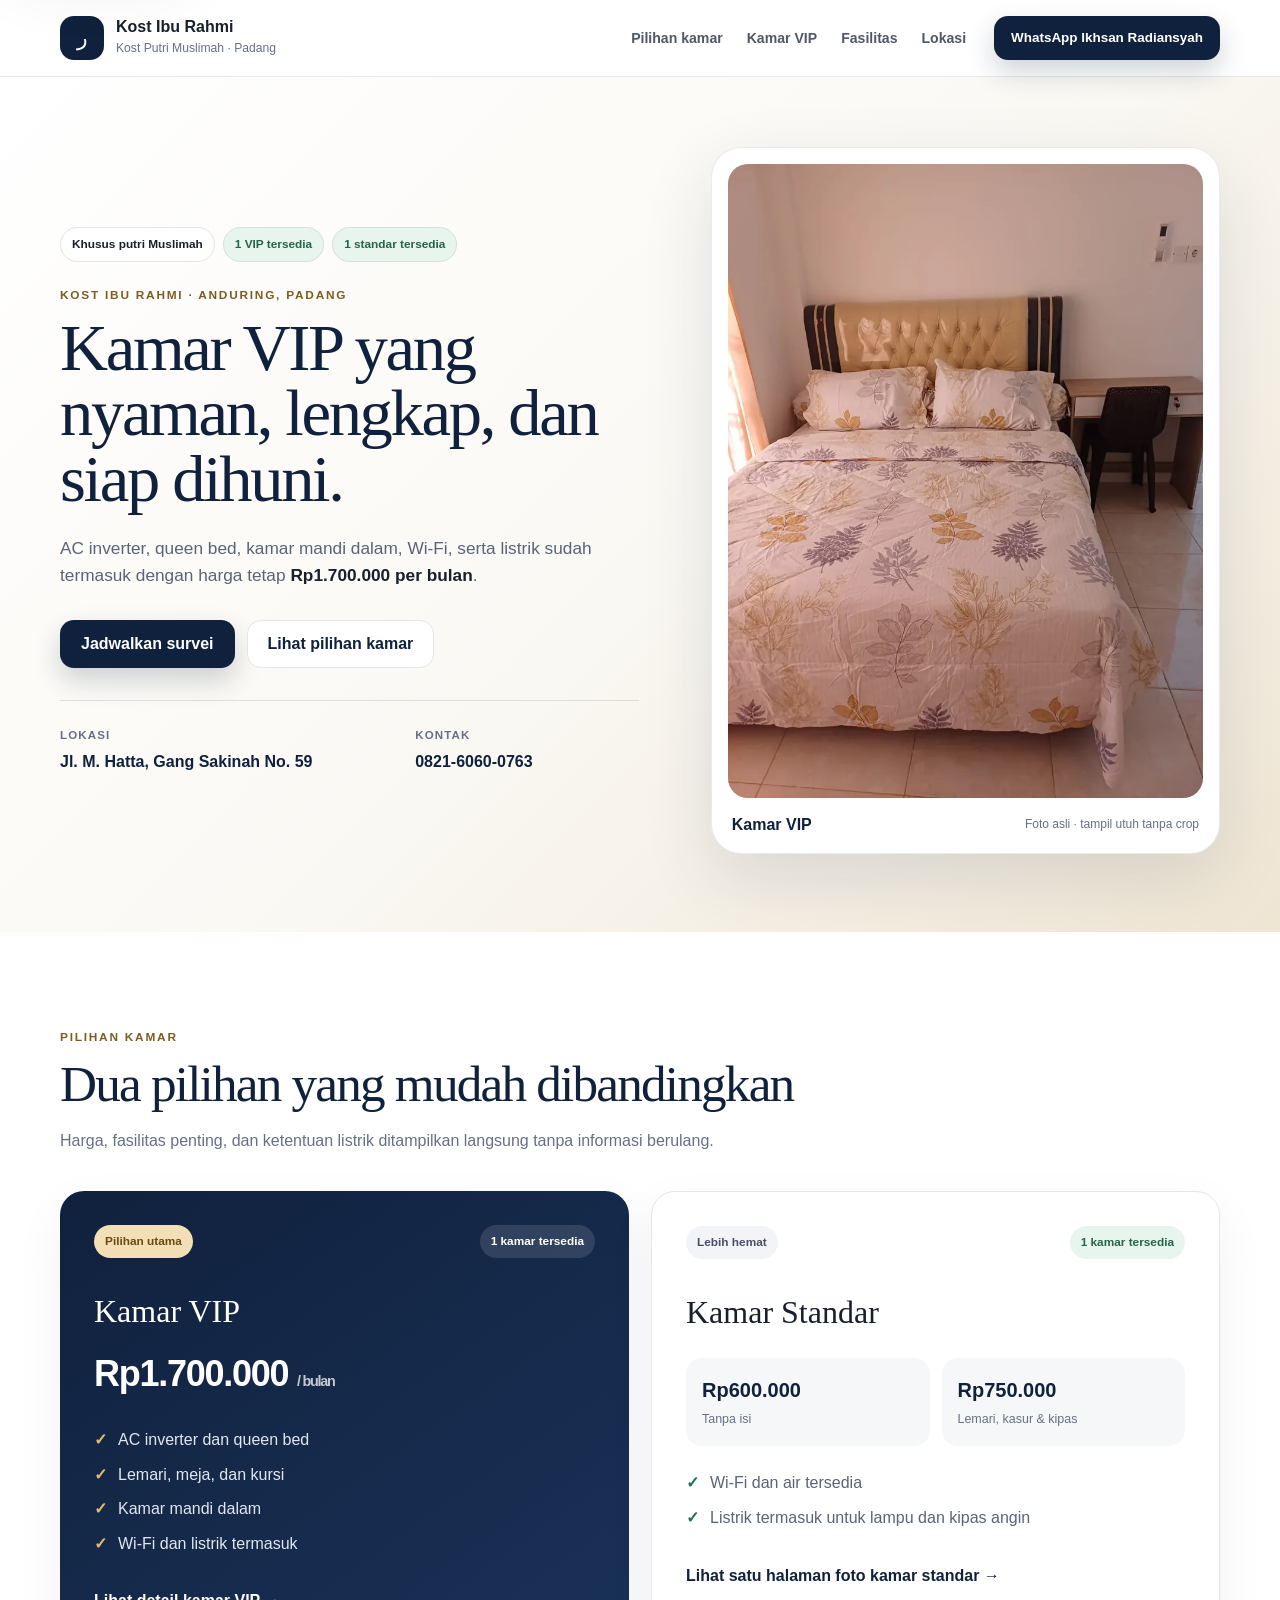
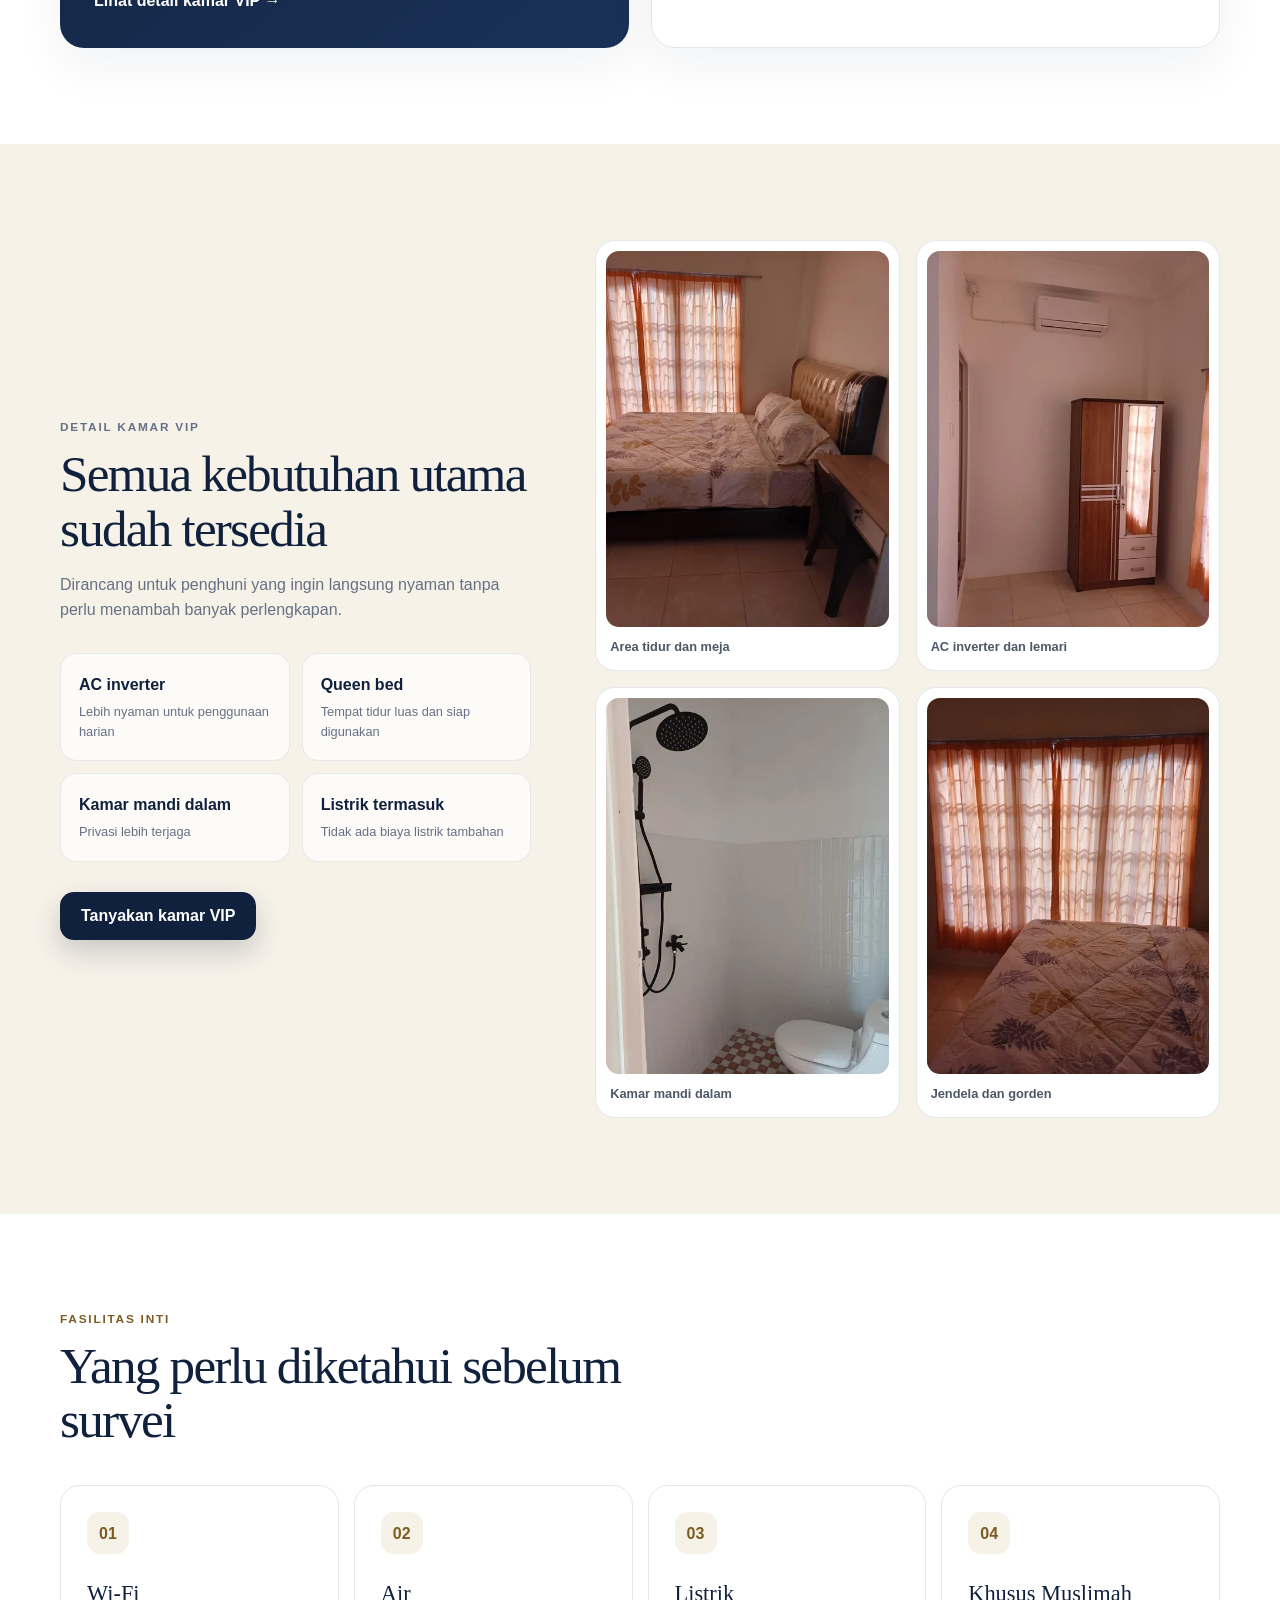
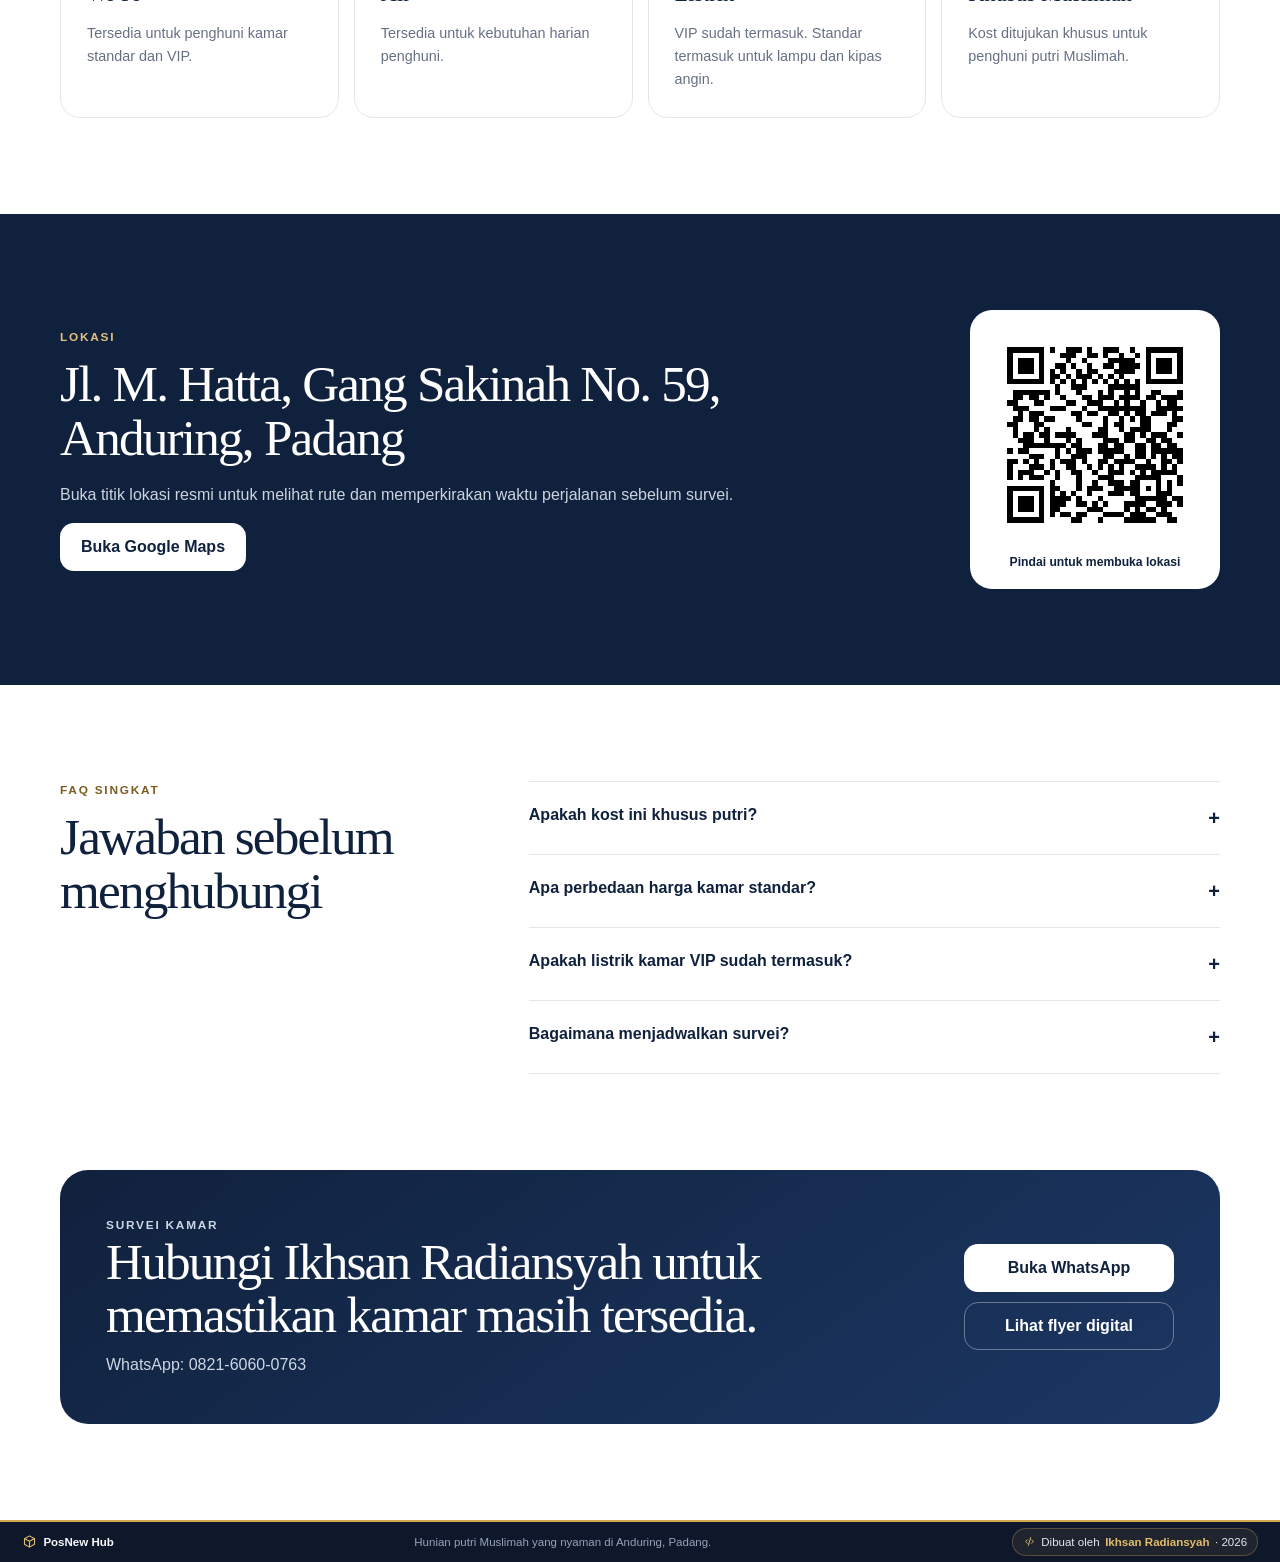
==== commit 6de7724b: "push" ====
--- a/index.html
+++ b/index.html
@@ -18,7 +18,7 @@
   <meta property="og:type" content="website">
   <meta property="og:site_name" content="Kost Ibu Rahmi">
   <meta property="og:title" content="Kost Putri Muslimah di Anduring, Padang | Kost Ibu Rahmi">
-  <meta property="og:description" content="1 kamar VIP dan 1 kamar standar tersedia. Harga mulai Rp600.000 per bulan. Hubungi Ibu Rahmi untuk survei.">
+  <meta property="og:description" content="1 kamar VIP dan 1 kamar standar tersedia. Harga mulai Rp600.000 per bulan. Hubungi Ikhsan Radiansyah untuk survei.">
   <meta property="og:url" content="https://kost.posnew.com/">
   <meta property="og:image" content="https://kost.posnew.com/assets/images/og-kost-ibu-rahmi.jpg">
   <meta property="og:image:width" content="1200">
@@ -46,7 +46,7 @@
         "name":"Kost Ibu Rahmi",
         "description":"Kost khusus putri Muslimah di Anduring, Padang, dengan kamar VIP dan kamar standar.",
         "url":"https://kost.posnew.com/",
-        "telephone":"+6285262904213",
+        "telephone":"+6282160600763",
         "image":"https://kost.posnew.com/assets/images/kamar-vip-baru-tempat-tidur-1280.webp",
         "address":{
           "@type":"PostalAddress",
@@ -83,7 +83,7 @@
           {"@type":"Question","name":"Siapa yang dapat menyewa kamar?","acceptedAnswer":{"@type":"Answer","text":"Kost Ibu Rahmi khusus untuk penghuni putri Muslimah."}},
           {"@type":"Question","name":"Berapa harga kamar standar?","acceptedAnswer":{"@type":"Answer","text":"Rp600.000 per bulan tanpa isi atau Rp750.000 per bulan dengan lemari, kasur, dan kipas angin."}},
           {"@type":"Question","name":"Berapa harga kamar VIP?","acceptedAnswer":{"@type":"Answer","text":"Rp1.700.000 per bulan dan listrik sudah termasuk."}},
-          {"@type":"Question","name":"Bagaimana cara menjadwalkan survei?","acceptedAnswer":{"@type":"Answer","text":"Hubungi Ibu Rahmi melalui WhatsApp di 0852-6290-4213."}}
+          {"@type":"Question","name":"Bagaimana cara menjadwalkan survei?","acceptedAnswer":{"@type":"Answer","text":"Hubungi Ikhsan Radiansyah melalui WhatsApp di 0821-6060-0763."}}
         ]
       }
     ]
@@ -104,7 +104,7 @@
         <a href="#fasilitas">Fasilitas</a>
         <a href="#lokasi">Lokasi</a>
       </nav>
-      <a class="button button-primary header-cta" href="https://wa.me/6285262904213" target="_blank" rel="noopener">WhatsApp Ibu Rahmi</a>
+      <a class="button button-primary header-cta" href="https://wa.me/6282160600763" target="_blank" rel="noopener">WhatsApp Ikhsan Radiansyah</a>
       <button class="menu-button" type="button" aria-label="Buka menu" aria-expanded="false">Menu</button>
     </div>
   </header>
@@ -120,12 +120,12 @@
           <h1>Kamar VIP yang nyaman, lengkap, dan siap dihuni.</h1>
           <p class="lead">AC inverter, queen bed, kamar mandi dalam, Wi-Fi, serta listrik sudah termasuk dengan harga tetap <strong>Rp1.700.000 per bulan</strong>.</p>
           <div class="hero-actions">
-            <a class="button button-primary" href="https://wa.me/6285262904213?text=Halo%20Ibu%20Rahmi,%20saya%20tertarik%20dengan%20kamar%20VIP%20Kost%20Ibu%20Rahmi.%20Apakah%20saya%20bisa%20menjadwalkan%20survei%3F" target="_blank" rel="noopener">Jadwalkan survei</a>
+            <a class="button button-primary" href="https://wa.me/6282160600763?text=Halo%20Pak%20Ikhsan,%20saya%20tertarik%20dengan%20kamar%20VIP%20Kost%20Ibu%20Rahmi.%20Apakah%20saya%20bisa%20menjadwalkan%20survei%3F" target="_blank" rel="noopener">Jadwalkan survei</a>
             <a class="button button-secondary" href="#pilihan-kamar">Lihat pilihan kamar</a>
           </div>
           <dl class="hero-facts">
             <div><dt>Lokasi</dt><dd>Jl. M. Hatta, Gang Sakinah No. 59</dd></div>
-            <div><dt>Kontak</dt><dd>0852-6290-4213</dd></div>
+            <div><dt>Kontak</dt><dd>0821-6060-0763</dd></div>
           </dl>
         </div>
         <figure class="hero-photo">
@@ -180,7 +180,7 @@
             <div><strong>Kamar mandi dalam</strong><span>Privasi lebih terjaga</span></div>
             <div><strong>Listrik termasuk</strong><span>Tidak ada biaya listrik tambahan</span></div>
           </div>
-          <a class="button button-primary" href="https://wa.me/6285262904213?text=Halo%20Ibu%20Rahmi,%20saya%20ingin%20survei%20kamar%20VIP%20Rp1.700.000%20per%20bulan." target="_blank" rel="noopener">Tanyakan kamar VIP</a>
+          <a class="button button-primary" href="https://wa.me/6282160600763?text=Halo%20Pak%20Ikhsan,%20saya%20ingin%20survei%20kamar%20VIP%20Rp1.700.000%20per%20bulan." target="_blank" rel="noopener">Tanyakan kamar VIP</a>
         </div>
         <div class="photo-grid" aria-label="Galeri kamar VIP">
           <figure data-lightbox="/assets/images/kamar-vip-meja-kursi-gorden-1280.webp"><img src="/assets/images/kamar-vip-meja-kursi-gorden-480.webp" width="480" height="640" loading="lazy" alt="Meja, kursi, queen bed, dan gorden di kamar VIP"><figcaption>Area tidur dan meja</figcaption></figure>
@@ -222,28 +222,31 @@
           <details><summary>Apakah kost ini khusus putri?</summary><p>Ya. Kost Ibu Rahmi khusus untuk penghuni putri Muslimah.</p></details>
           <details><summary>Apa perbedaan harga kamar standar?</summary><p>Rp600.000 per bulan tanpa isi atau Rp750.000 per bulan dengan lemari, kasur, dan kipas angin.</p></details>
           <details><summary>Apakah listrik kamar VIP sudah termasuk?</summary><p>Ya. Harga kamar VIP Rp1.700.000 per bulan sudah termasuk listrik.</p></details>
-          <details><summary>Bagaimana menjadwalkan survei?</summary><p>Hubungi Ibu Rahmi di WhatsApp 0852-6290-4213 untuk memastikan ketersediaan dan waktu kunjungan.</p></details>
+          <details><summary>Bagaimana menjadwalkan survei?</summary><p>Hubungi Ikhsan Radiansyah di WhatsApp 0821-6060-0763 untuk memastikan ketersediaan dan waktu kunjungan.</p></details>
         </div>
       </div>
     </section>
 
     <section class="cta-section">
       <div class="shell cta-card">
-        <div><p class="eyebrow">SURVEI KAMAR</p><h2>Hubungi Ibu Rahmi untuk memastikan kamar masih tersedia.</h2><p>WhatsApp: 0852-6290-4213</p></div>
-        <div class="cta-actions"><a class="button button-white" href="https://wa.me/6285262904213" target="_blank" rel="noopener">Buka WhatsApp</a><a class="button button-ghost" href="/flyer">Lihat flyer digital</a></div>
+        <div><p class="eyebrow">SURVEI KAMAR</p><h2>Hubungi Ikhsan Radiansyah untuk memastikan kamar masih tersedia.</h2><p>WhatsApp: 0821-6060-0763</p></div>
+        <div class="cta-actions"><a class="button button-white" href="https://wa.me/6282160600763" target="_blank" rel="noopener">Buka WhatsApp</a><a class="button button-ghost" href="/flyer">Lihat flyer digital</a></div>
       </div>
     </section>
   </main>
-
-  <footer class="site-footer">
-    <div class="shell footer-inner">
-      <div><strong>Kost Ibu Rahmi</strong><p>Kost putri Muslimah di Anduring, Padang.</p></div>
-      <div class="footer-links"><a href="#pilihan-kamar">Pilihan kamar</a><a href="#lokasi">Lokasi</a><a href="https://wa.me/6285262904213" target="_blank" rel="noopener">WhatsApp</a></div>
-      <small>© 2026 Kost Ibu Rahmi</small>
-    </div>
+  <footer class="dashboard-footer">
+    <a class="footer-brand" href="https://posnew.com" target="_blank" rel="noopener noreferrer" aria-label="Buka PosNew Hub">
+      <svg viewBox="0 0 24 24" aria-hidden="true"><path d="M4 7.5 12 3l8 4.5v9L12 21l-8-4.5v-9Z"/><path d="m4.5 7.5 7.5 4.2 7.5-4.2M12 12v8.2"/></svg>
+      PosNew Hub
+    </a>
+    <p class="footer-desc">Hunian putri Muslimah yang nyaman di Anduring, Padang.</p>
+    <a class="footer-creator-badge" href="https://posnew.com/about-me.html" target="_blank" rel="noopener noreferrer">
+      <svg viewBox="0 0 24 24" aria-hidden="true"><path d="m8 9-3 3 3 3M16 9l3 3-3 3M14 5l-4 14"/></svg>
+      Dibuat oleh <strong>Ikhsan Radiansyah</strong> · 2026
+    </a>
   </footer>
 
-  <a class="mobile-wa" href="https://wa.me/6285262904213" target="_blank" rel="noopener">WhatsApp Ibu Rahmi</a>
+  <a class="mobile-wa" href="https://wa.me/6282160600763" target="_blank" rel="noopener">WhatsApp Ikhsan Radiansyah</a>
   <dialog class="lightbox" id="lightbox" aria-label="Pratinjau foto kamar VIP"><button type="button" class="lightbox-close" aria-label="Tutup foto">×</button><img alt=""><p></p></dialog>
   <script src="/assets/js/site.js?v=20260729-redesign" defer></script>
 </body>
--- a/assets/css/site.css
+++ b/assets/css/site.css
@@ -1 +1,14 @@
 :root{--navy:#10213d;--navy-2:#1a3157;--cream:#f7f2e8;--cream-2:#eee3cf;--gold:#c9a45c;--gold-dark:#7c5c21;--green:#257052;--ink:#18202b;--muted:#667085;--line:#e4e6ea;--white:#fff;--shadow:0 24px 70px rgba(16,33,61,.12);--radius:24px;--shell:min(1160px,calc(100% - 40px))}*{box-sizing:border-box}html{scroll-behavior:smooth}body{margin:0;color:var(--ink);background:var(--white);font-family:Inter,ui-sans-serif,-apple-system,BlinkMacSystemFont,"Segoe UI",sans-serif;line-height:1.6;text-rendering:optimizeLegibility}img{display:block;max-width:100%;height:auto}a{color:inherit}button,input,summary{font:inherit}.shell{width:var(--shell);margin-inline:auto}.skip-link{position:fixed;z-index:999;left:16px;top:-100px;background:#fff;color:var(--navy);padding:12px 16px;border-radius:10px;box-shadow:var(--shadow)}.skip-link:focus{top:16px}.site-header{position:sticky;top:0;z-index:50;border-bottom:1px solid rgba(228,230,234,.88);background:rgba(255,255,255,.94);backdrop-filter:blur(18px)}.header-inner{min-height:76px;display:flex;align-items:center;gap:28px}.brand{display:flex;align-items:center;gap:12px;text-decoration:none;min-width:max-content}.brand-mark{width:44px;height:44px;display:grid;place-items:center;border-radius:14px;background:var(--navy);color:#fff;font-family:Georgia,serif;font-size:1.35rem}.brand strong,.brand small{display:block}.brand strong{line-height:1.15}.brand small{margin-top:3px;color:var(--muted);font-size:.76rem}.site-header nav{display:flex;gap:24px;margin-left:auto}.site-header nav a{text-decoration:none;color:#4e5868;font-size:.88rem;font-weight:750}.site-header nav a:hover{color:var(--navy)}.menu-button{display:none;margin-left:auto;border:1px solid var(--line);background:#fff;border-radius:12px;padding:9px 13px;font-weight:800;color:var(--navy)}.button{display:inline-flex;align-items:center;justify-content:center;min-height:48px;padding:0 20px;border:1px solid transparent;border-radius:14px;text-decoration:none;font-weight:850;transition:transform .18s ease,box-shadow .18s ease,background .18s ease}.button:hover{transform:translateY(-2px)}.button:focus-visible,.text-link:focus-visible,a:focus-visible,button:focus-visible,summary:focus-visible{outline:3px solid #e4b953;outline-offset:3px}.button-primary{background:var(--navy);color:#fff;box-shadow:0 12px 28px rgba(16,33,61,.2)}.button-secondary{background:#fff;border-color:var(--line);color:var(--navy)}.button-light{background:#fff;color:var(--navy)}.button-white{background:#fff;color:var(--navy)}.button-ghost{border-color:rgba(255,255,255,.35);color:#fff}.header-cta{min-height:44px;padding-inline:16px;font-size:.84rem}.hero{padding:70px 0 78px;background:linear-gradient(135deg,#fff 0%,#faf8f3 54%,#efe5d3 100%);overflow:hidden}.hero-grid{display:grid;grid-template-columns:1fr .88fr;gap:72px;align-items:center}.status-row{display:flex;flex-wrap:wrap;gap:8px;margin-bottom:24px}.status-row span,.pill,.availability-dot{display:inline-flex;align-items:center;border-radius:999px;padding:7px 11px;font-size:.74rem;font-weight:850}.status-row span{background:#fff;border:1px solid #e3e4e7}.status-row .available,.availability-dot{background:#e8f4ee;color:#236548;border-color:#cfe4d8}.eyebrow{margin:0 0 10px;color:var(--gold-dark);font-size:.74rem;font-weight:900;letter-spacing:.15em}.hero h1,.section h2,.cta-card h2{font-family:Georgia,"Times New Roman",serif;font-weight:500;letter-spacing:-.035em}.hero h1{max-width:690px;margin:0;font-size:clamp(2.9rem,5.2vw,5.2rem);line-height:.98;color:var(--navy)}.lead{max-width:650px;margin:24px 0 30px;color:#596475;font-size:1.08rem}.lead strong{color:var(--ink)}.hero-actions{display:flex;flex-wrap:wrap;gap:12px}.hero-facts{display:grid;grid-template-columns:1.2fr .8fr;gap:20px;margin:32px 0 0;padding-top:25px;border-top:1px solid rgba(16,33,61,.12)}.hero-facts dt{font-size:.72rem;font-weight:850;letter-spacing:.1em;text-transform:uppercase;color:var(--muted)}.hero-facts dd{margin:4px 0 0;font-weight:800;color:var(--navy)}.hero-photo{position:relative;margin:0;padding:16px;border-radius:30px;background:#fff;border:1px solid rgba(16,33,61,.09);box-shadow:var(--shadow)}.hero-photo picture{display:block;border-radius:20px;background:#eee9df;overflow:hidden}.hero-photo img{width:100%;height:auto;max-height:650px;object-fit:contain;margin:auto}.hero-photo figcaption{display:flex;justify-content:space-between;gap:16px;align-items:center;padding:14px 4px 0;color:var(--navy)}.hero-photo figcaption span{color:var(--muted);font-size:.75rem}.section{padding:96px 0}.section-heading{max-width:760px;margin-bottom:38px}.section-heading.compact{max-width:620px}.section-heading h2,.vip-copy h2,.location-card h2,.faq-layout h2{margin:0 0 14px;font-family:Georgia,"Times New Roman",serif;font-size:clamp(2.2rem,4vw,3.65rem);font-weight:500;line-height:1.06;letter-spacing:-.035em;color:var(--navy)}.section-heading>p:last-child,.vip-copy>p,.location-card p,.faq-list p{color:var(--muted)}.room-overview{background:#fff}.room-grid{display:grid;grid-template-columns:1fr 1fr;gap:22px}.room-card{padding:34px;border:1px solid var(--line);border-radius:var(--radius);background:#fff;box-shadow:0 18px 50px rgba(16,33,61,.06)}.room-card-vip{background:linear-gradient(145deg,#10213d 0%,#1a3157 100%);color:#fff;border:0}.room-card-head{display:flex;justify-content:space-between;gap:12px;align-items:center}.pill{background:#f2f4f7;color:#465063}.pill.premium{background:#f2dfb6;color:#684a12}.room-card-vip .availability-dot{background:rgba(255,255,255,.12);color:#fff}.room-card h3{margin:28px 0 8px;font-family:Georgia,"Times New Roman",serif;font-size:2rem;font-weight:500}.price{margin:0;font-size:2.25rem;font-weight:850;letter-spacing:-.035em}.price small{font-size:.9rem;font-weight:650;opacity:.75}.room-card ul{display:grid;gap:9px;padding:0;margin:24px 0;list-style:none}.room-card li{position:relative;padding-left:24px;color:#596475}.room-card-vip li{color:#e1e7ef}.room-card li:before{content:"✓";position:absolute;left:0;color:var(--green);font-weight:900}.room-card-vip li:before{color:#e1bd70}.text-link{display:inline-flex;margin-top:8px;color:var(--navy);font-weight:850;text-decoration:none}.room-card-vip .text-link{color:#fff}.standard-prices{display:grid;grid-template-columns:1fr 1fr;gap:12px;margin:20px 0}.standard-prices p{margin:0;padding:16px;border-radius:16px;background:#f6f7f9}.standard-prices strong,.standard-prices span{display:block}.standard-prices strong{font-size:1.25rem;color:var(--navy)}.standard-prices span{margin-top:4px;color:var(--muted);font-size:.78rem}.section-cream{background:var(--cream)}.vip-layout{display:grid;grid-template-columns:.86fr 1.14fr;gap:64px;align-items:center}.feature-grid{display:grid;grid-template-columns:1fr 1fr;gap:12px;margin:30px 0}.feature-grid div{padding:18px;border-radius:16px;background:rgba(255,255,255,.7);border:1px solid rgba(16,33,61,.09)}.feature-grid strong,.feature-grid span{display:block}.feature-grid strong{color:var(--navy)}.feature-grid span{margin-top:4px;color:var(--muted);font-size:.8rem}.photo-grid{display:grid;grid-template-columns:1fr 1fr;gap:16px}.photo-grid figure{margin:0;padding:10px;background:#fff;border:1px solid rgba(16,33,61,.1);border-radius:20px;cursor:zoom-in}.photo-grid img{width:100%;height:auto;aspect-ratio:3/4;object-fit:contain;background:#ece8df;border-radius:13px}.photo-grid figcaption{padding:10px 4px 2px;color:#4d5867;font-size:.8rem;font-weight:800}.facility-grid{display:grid;grid-template-columns:repeat(4,1fr);gap:15px}.facility-grid article{min-height:220px;padding:26px;border:1px solid var(--line);border-radius:20px}.facility-grid article>span{display:grid;place-items:center;width:42px;height:42px;border-radius:13px;background:var(--cream);color:var(--gold-dark);font-weight:900}.facility-grid h3{margin:22px 0 10px;font-family:Georgia,"Times New Roman",serif;font-size:1.4rem;font-weight:500;color:var(--navy)}.facility-grid p{margin:0;color:var(--muted);font-size:.9rem}.location-section{background:var(--navy)}.location-card{display:grid;grid-template-columns:1fr 250px;gap:70px;align-items:center;color:#fff}.location-card .eyebrow{color:#e2c27d}.location-card h2{color:#fff}.location-card p{color:#cbd4df;max-width:720px}.map-qr{padding:16px;border-radius:22px;background:#fff;color:var(--navy);text-align:center}.map-qr img{width:218px;height:218px;object-fit:contain;image-rendering:pixelated;margin:auto}.map-qr span{display:block;margin-top:9px;font-size:.76rem;font-weight:850}.faq-layout{display:grid;grid-template-columns:.72fr 1.28fr;gap:80px}.faq-list details{border-top:1px solid var(--line);padding:20px 0}.faq-list details:last-child{border-bottom:1px solid var(--line)}.faq-list summary{display:flex;justify-content:space-between;gap:16px;cursor:pointer;list-style:none;font-weight:850;color:var(--navy)}.faq-list summary:after{content:"+";font-size:1.25rem}.faq-list details[open] summary:after{content:"−"}.faq-list p{margin:12px 0 0}.cta-section{padding:0 0 96px}.cta-card{display:flex;justify-content:space-between;align-items:center;gap:40px;padding:46px;border-radius:28px;background:linear-gradient(145deg,#10213d,#1c3763);color:#fff}.cta-card>div:first-child{max-width:710px}.cta-card h2{margin:0 0 10px;font-size:clamp(2rem,4vw,3.3rem);line-height:1.05}.cta-card p{margin:0;color:#cdd7e4}.cta-actions{display:grid;gap:10px;min-width:210px}.site-footer{padding:38px 0;background:#0a172c;color:#fff}.footer-inner{display:grid;grid-template-columns:1fr auto;gap:20px;align-items:center}.footer-inner p{margin:5px 0 0;color:#aeb9c8;font-size:.85rem}.footer-links{display:flex;gap:22px}.footer-links a{text-decoration:none;color:#d4dbe5;font-size:.84rem;font-weight:750}.footer-inner>small{grid-column:1/-1;padding-top:20px;border-top:1px solid rgba(255,255,255,.1);color:#8d9aad}.mobile-wa{display:none}.lightbox{width:min(900px,calc(100% - 28px));border:0;border-radius:22px;padding:16px;background:#fff;box-shadow:0 30px 100px rgba(0,0,0,.35)}.lightbox::backdrop{background:rgba(6,12,23,.84)}.lightbox img{max-width:100%;max-height:80vh;object-fit:contain;margin:auto}.lightbox p{margin:10px 0 0;text-align:center;color:var(--muted);font-weight:800}.lightbox-close{position:absolute;right:22px;top:22px;width:44px;height:44px;border:0;border-radius:50%;background:var(--navy);color:#fff;font-size:1.5rem;cursor:pointer}@media(max-width:980px){.site-header nav,.header-cta{display:none}.menu-button{display:block}.site-header.menu-open nav{display:flex;position:absolute;left:20px;right:20px;top:68px;flex-direction:column;gap:0;padding:10px;background:#fff;border:1px solid var(--line);border-radius:16px;box-shadow:var(--shadow)}.site-header.menu-open nav a{padding:12px}.hero-grid,.vip-layout,.faq-layout{grid-template-columns:1fr;gap:44px}.hero{padding-top:46px}.hero-photo{max-width:650px;margin-inline:auto}.facility-grid{grid-template-columns:1fr 1fr}.location-card{grid-template-columns:1fr 220px;gap:36px}}@media(max-width:700px){:root{--shell:calc(100% - 32px)}.header-inner{min-height:68px}.brand small{display:none}.hero{padding:40px 0 54px}.hero h1{font-size:clamp(2.55rem,12vw,4rem)}.hero-facts,.room-grid,.standard-prices,.feature-grid,.facility-grid,.photo-grid,.location-card{grid-template-columns:1fr}.hero-facts{gap:12px}.hero-photo{padding:10px;border-radius:22px}.hero-photo figcaption{align-items:flex-start;flex-direction:column;gap:2px}.section{padding:72px 0}.room-card{padding:25px}.room-card-head{align-items:flex-start;flex-direction:column}.vip-layout{gap:38px}.photo-grid{grid-template-columns:1fr 1fr;gap:10px}.photo-grid figure{padding:7px;border-radius:15px}.photo-grid img{border-radius:10px}.facility-grid article{min-height:0}.location-card{gap:28px}.map-qr{max-width:250px}.faq-layout{gap:28px}.cta-card{align-items:stretch;flex-direction:column;padding:30px}.cta-actions{min-width:0}.footer-inner{grid-template-columns:1fr}.footer-links{flex-wrap:wrap}.mobile-wa{display:flex;position:fixed;z-index:45;left:16px;right:16px;bottom:max(16px,env(safe-area-inset-bottom));min-height:52px;align-items:center;justify-content:center;border-radius:15px;background:#227653;color:#fff;text-decoration:none;font-weight:900;box-shadow:0 15px 36px rgba(18,78,55,.28)}.site-footer{padding-bottom:100px}}@media(max-width:420px){.status-row{gap:6px}.status-row span{font-size:.68rem}.hero-actions .button{width:100%}.photo-grid{grid-template-columns:1fr}.section-heading h2,.vip-copy h2,.location-card h2,.faq-layout h2{font-size:2.25rem}}@media(prefers-reduced-motion:reduce){html{scroll-behavior:auto}*,*:before,*:after{animation-duration:.01ms!important;animation-iteration-count:1!important;transition-duration:.01ms!important}}
+
+
+/* Footer bergaya PosNew Hub — disesuaikan dari rapikanbukpot */
+.dashboard-footer{width:100%;height:42px;flex:0 0 auto;margin-top:auto;padding:0 22px;display:flex;align-items:center;justify-content:space-between;gap:1rem;overflow:hidden;color:#e2e8f0;border-top:2px solid #d4a94e;background:#0f172a;font-size:.72rem}
+.dashboard-footer svg{display:block;fill:none;stroke:currentColor;stroke-width:1.8;stroke-linecap:round;stroke-linejoin:round}
+.footer-brand{flex:0 0 auto;display:inline-flex;align-items:center;gap:.4rem;color:#f8fafc;font-weight:750;text-decoration:none;white-space:nowrap}
+.footer-brand svg{width:15px;color:#e2bd6b}.footer-brand:hover{color:#fff}
+.footer-desc{flex:1;margin:0;overflow:hidden;color:#94a3b8;text-align:center;text-overflow:ellipsis;white-space:nowrap}
+.footer-creator-badge{flex:0 0 auto;display:inline-flex;align-items:center;gap:.35rem;padding:.22rem .62rem;border:1px solid rgba(226,189,107,.28);border-radius:999px;color:#e2e8f0;background:rgba(226,189,107,.08);text-decoration:none;white-space:nowrap;transition:color .25s ease,background .25s ease,border-color .25s ease,transform .25s ease}
+.footer-creator-badge svg{width:13px;color:#e2bd6b;transition:transform .35s ease}.footer-creator-badge strong{color:#e2bd6b}.footer-creator-badge:hover{transform:translateY(-1px);color:#fff;border-color:rgba(226,189,107,.72);background:rgba(226,189,107,.18)}.footer-creator-badge:hover svg{transform:rotate(12deg) scale(1.13)}.footer-creator-badge:hover strong{color:#f5d58f}
+@media(max-width:820px){.footer-desc{display:none}}
+@media(max-width:620px){.dashboard-footer{height:38px;padding:0 10px;font-size:.65rem}.footer-creator-badge{padding-inline:.45rem}}
+@media(max-width:430px){.footer-brand svg{display:none}.footer-creator-badge{max-width:68%;overflow:hidden;text-overflow:ellipsis}}
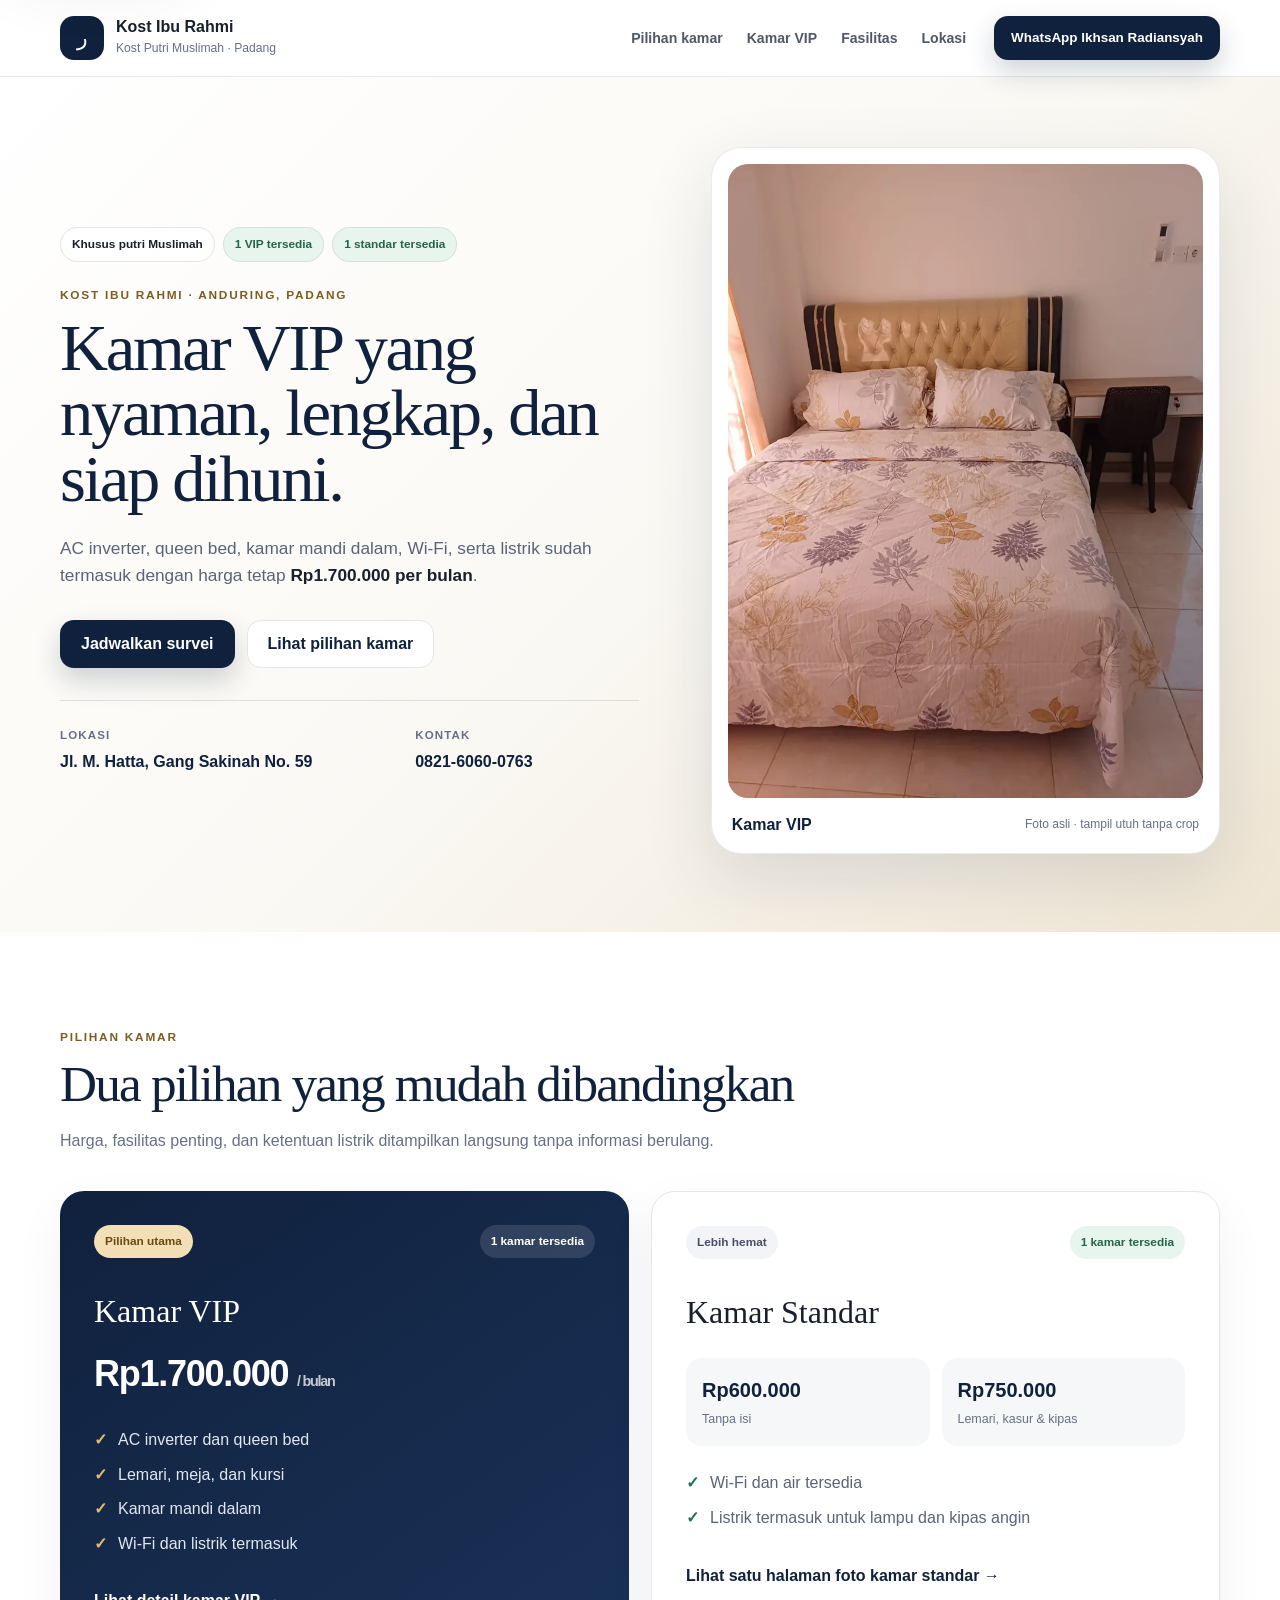
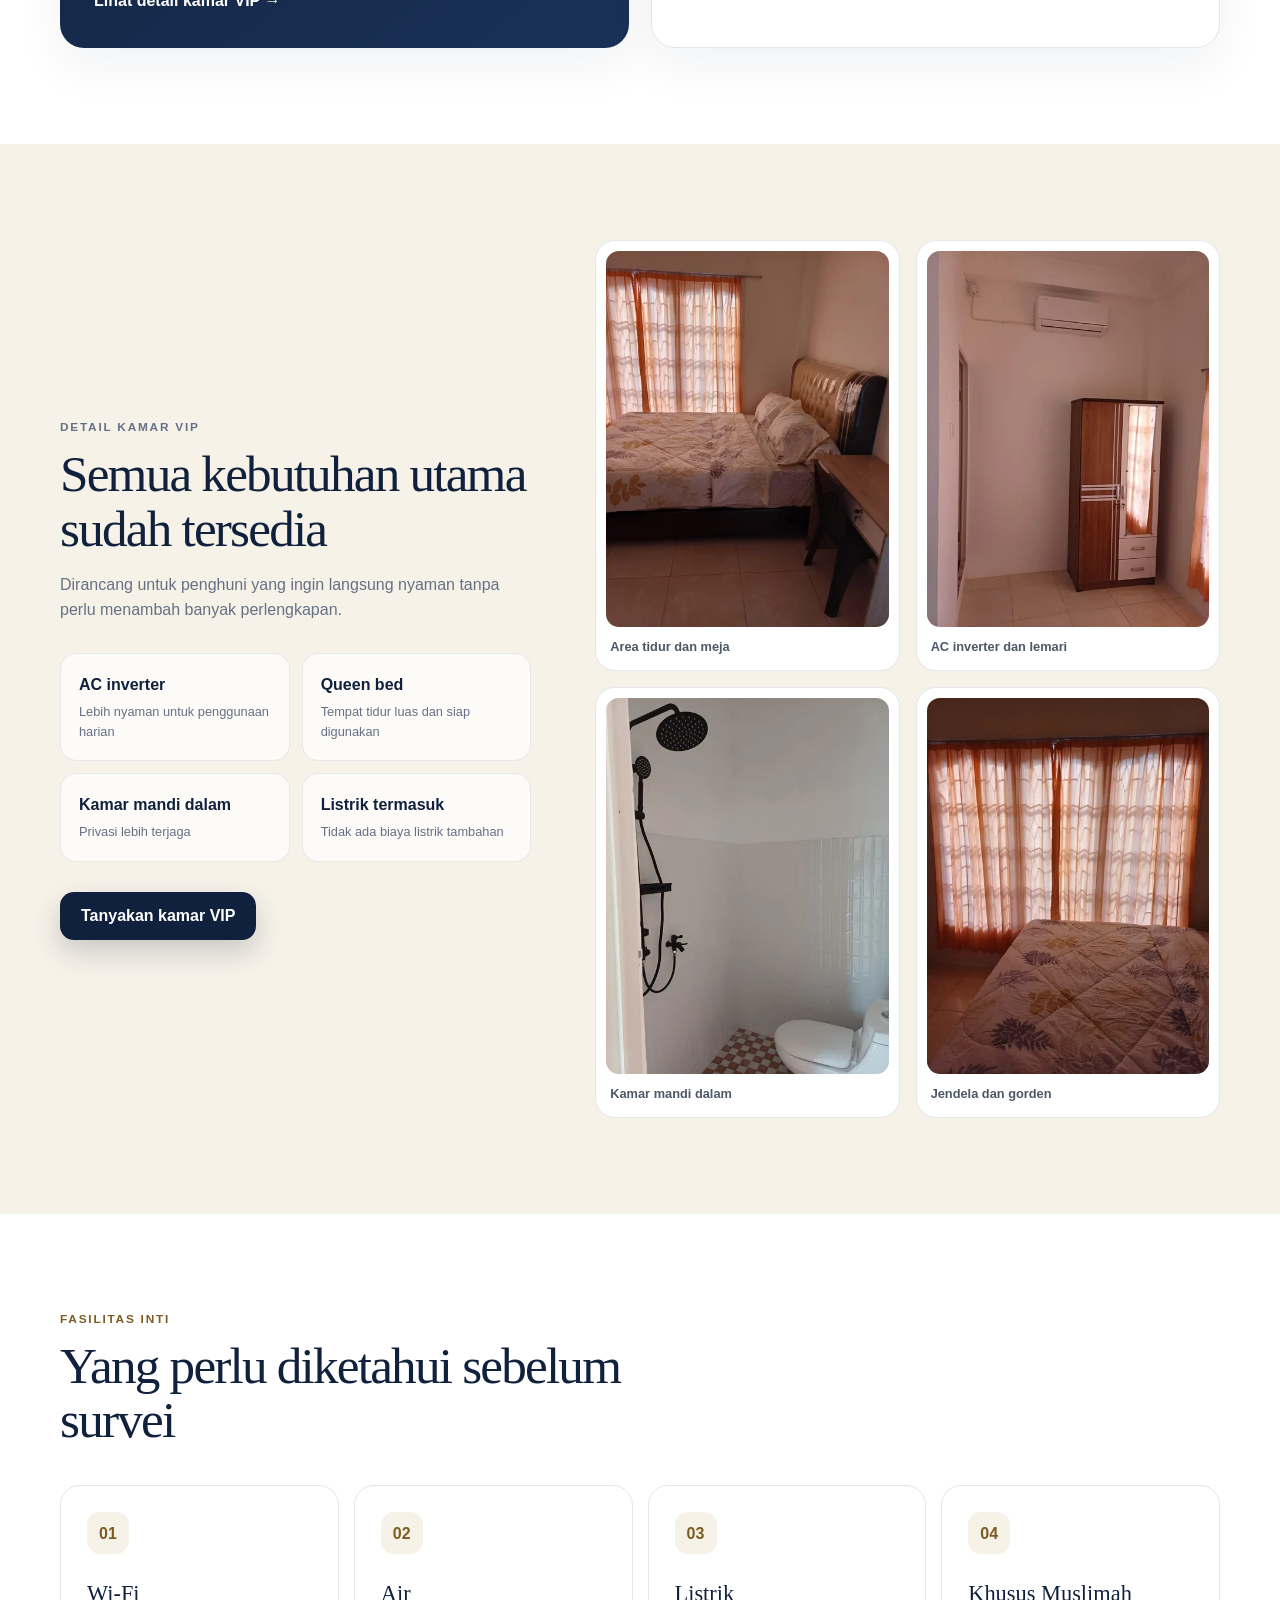
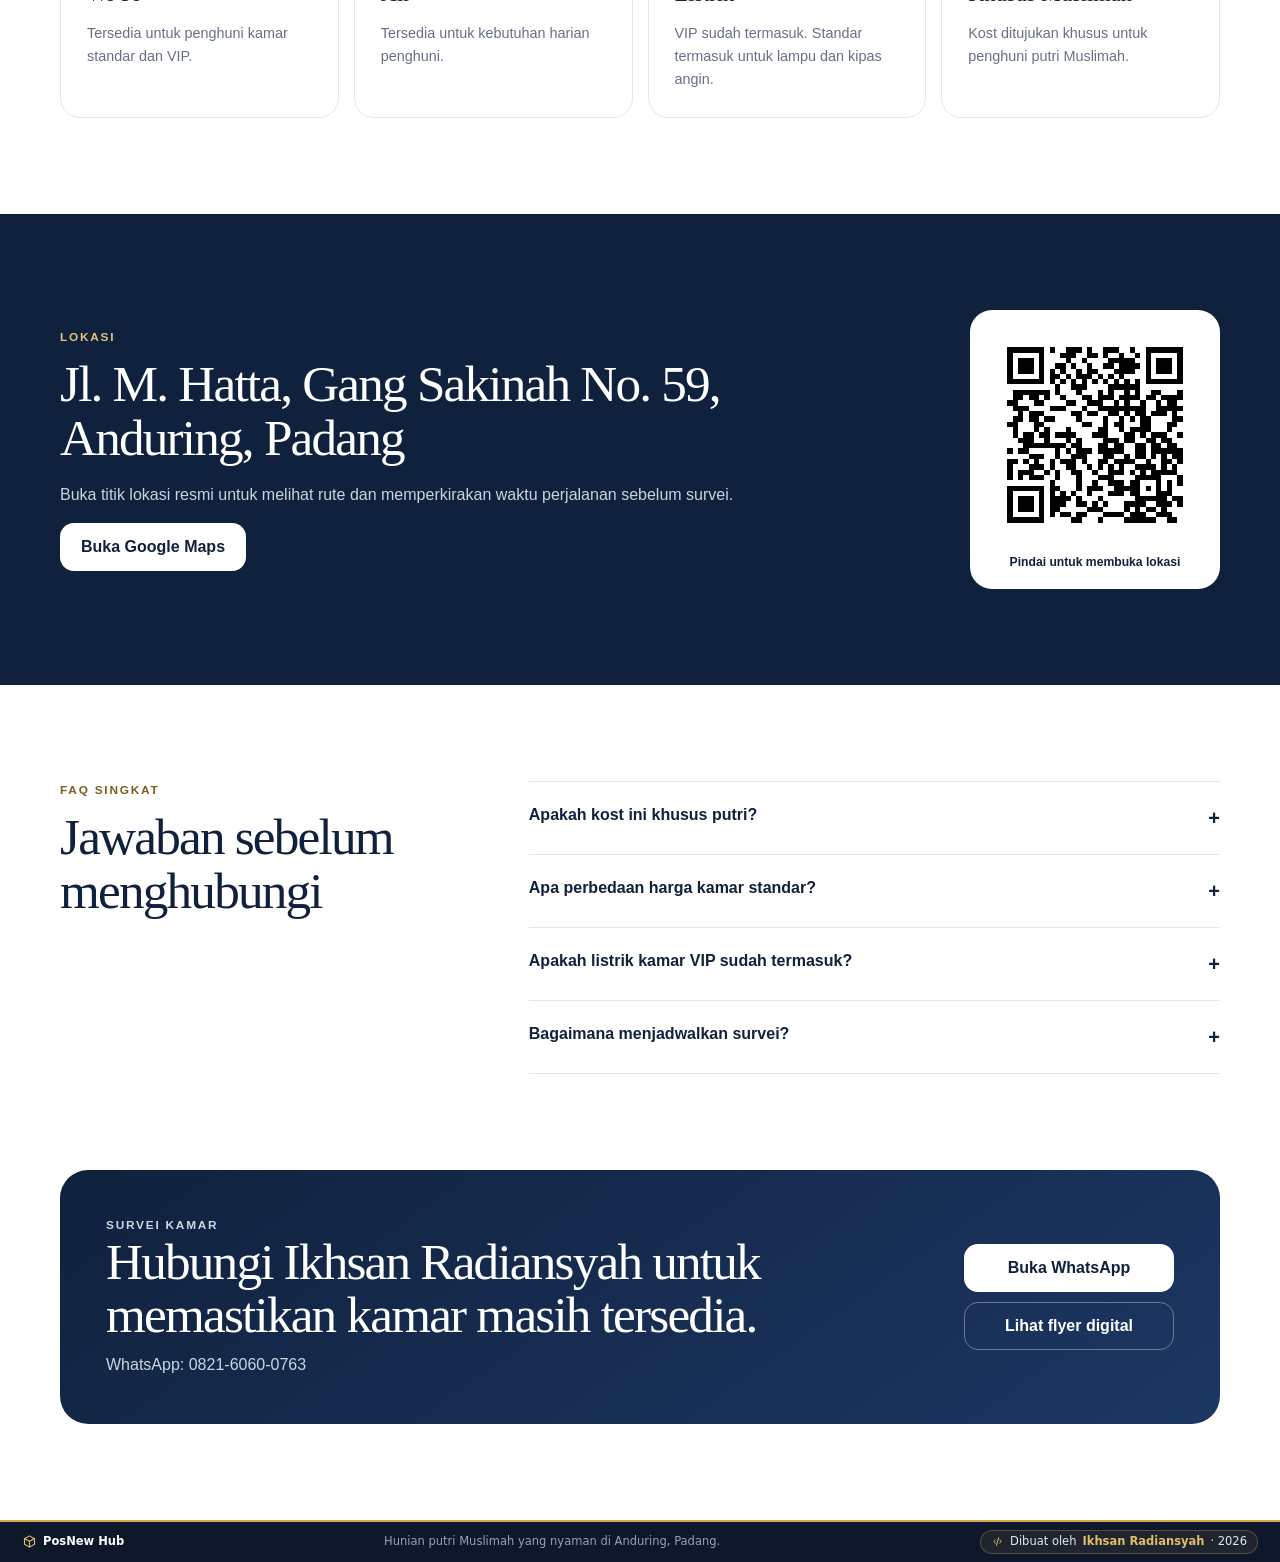
==== commit a89ce11f: "push" ====
--- a/index.html
+++ b/index.html
@@ -12,7 +12,7 @@
   <link rel="icon" type="image/png" sizes="32x32" href="/assets/images/favicon-32x32.png">
   <link rel="apple-touch-icon" href="/assets/images/apple-touch-icon.png">
   <link rel="manifest" href="/site.webmanifest">
-  <link rel="stylesheet" href="/assets/css/site.css?v=20260729-redesign">
+  <link rel="stylesheet" href="/assets/css/site.css?v=20260730-footerfix2">
 
   <meta property="og:locale" content="id_ID">
   <meta property="og:type" content="website">
@@ -89,6 +89,21 @@
     ]
   }
   </script>
+
+  <style data-footer-critical>
+    .dashboard-footer{width:100%;min-height:42px;padding:0 22px;display:flex;align-items:center;justify-content:space-between;gap:16px;overflow:hidden;color:#e2e8f0;border-top:2px solid #d4a94e;background:#0f172a;font:500 11.5px/1.2 Inter,ui-sans-serif,system-ui,-apple-system,"Segoe UI",sans-serif}
+    .dashboard-footer svg{display:block;flex:0 0 auto;fill:none;stroke:currentColor;stroke-width:1.8;stroke-linecap:round;stroke-linejoin:round}
+    .dashboard-footer .footer-brand,.dashboard-footer .footer-creator-badge{display:inline-flex;align-items:center;text-decoration:none;white-space:nowrap}
+    .dashboard-footer .footer-brand{gap:6px;color:#f8fafc;font-weight:750}
+    .dashboard-footer .footer-brand svg{width:15px;height:15px;color:#e2bd6b}
+    .dashboard-footer .footer-desc{flex:1;margin:0;color:#94a3b8;text-align:center;overflow:hidden;text-overflow:ellipsis;white-space:nowrap}
+    .dashboard-footer .footer-creator-badge{gap:6px;padding:4px 10px;border:1px solid rgba(226,189,107,.28);border-radius:999px;color:#e2e8f0;background:rgba(226,189,107,.08)}
+    .dashboard-footer .footer-creator-badge svg{width:13px;height:13px;color:#e2bd6b}
+    .dashboard-footer .footer-creator-badge strong{color:#e2bd6b}
+    @media(max-width:820px){.dashboard-footer .footer-desc{display:none}}
+    @media(max-width:620px){.dashboard-footer{min-height:38px;padding:0 10px;font-size:10.5px}.dashboard-footer .footer-creator-badge{padding:4px 7px}}
+    @media(max-width:430px){.dashboard-footer .footer-brand svg{display:none}.dashboard-footer .footer-creator-badge{max-width:68%;overflow:hidden;text-overflow:ellipsis}}
+  </style>
 </head>
 <body>
   <a class="skip-link" href="#main">Lewati ke isi utama</a>
@@ -236,12 +251,12 @@
   </main>
   <footer class="dashboard-footer">
     <a class="footer-brand" href="https://posnew.com" target="_blank" rel="noopener noreferrer" aria-label="Buka PosNew Hub">
-      <svg viewBox="0 0 24 24" aria-hidden="true"><path d="M4 7.5 12 3l8 4.5v9L12 21l-8-4.5v-9Z"/><path d="m4.5 7.5 7.5 4.2 7.5-4.2M12 12v8.2"/></svg>
+      <svg width="15" height="15" viewBox="0 0 24 24" aria-hidden="true"><path d="M4 7.5 12 3l8 4.5v9L12 21l-8-4.5v-9Z"/><path d="m4.5 7.5 7.5 4.2 7.5-4.2M12 12v8.2"/></svg>
       PosNew Hub
     </a>
     <p class="footer-desc">Hunian putri Muslimah yang nyaman di Anduring, Padang.</p>
     <a class="footer-creator-badge" href="https://posnew.com/about-me.html" target="_blank" rel="noopener noreferrer">
-      <svg viewBox="0 0 24 24" aria-hidden="true"><path d="m8 9-3 3 3 3M16 9l3 3-3 3M14 5l-4 14"/></svg>
+      <svg width="13" height="13" viewBox="0 0 24 24" aria-hidden="true"><path d="m8 9-3 3 3 3M16 9l3 3-3 3M14 5l-4 14"/></svg>
       Dibuat oleh <strong>Ikhsan Radiansyah</strong> · 2026
     </a>
   </footer>
--- a/assets/css/site.css
+++ b/assets/css/site.css
@@ -1,14 +1,14 @@
-:root{--navy:#10213d;--navy-2:#1a3157;--cream:#f7f2e8;--cream-2:#eee3cf;--gold:#c9a45c;--gold-dark:#7c5c21;--green:#257052;--ink:#18202b;--muted:#667085;--line:#e4e6ea;--white:#fff;--shadow:0 24px 70px rgba(16,33,61,.12);--radius:24px;--shell:min(1160px,calc(100% - 40px))}*{box-sizing:border-box}html{scroll-behavior:smooth}body{margin:0;color:var(--ink);background:var(--white);font-family:Inter,ui-sans-serif,-apple-system,BlinkMacSystemFont,"Segoe UI",sans-serif;line-height:1.6;text-rendering:optimizeLegibility}img{display:block;max-width:100%;height:auto}a{color:inherit}button,input,summary{font:inherit}.shell{width:var(--shell);margin-inline:auto}.skip-link{position:fixed;z-index:999;left:16px;top:-100px;background:#fff;color:var(--navy);padding:12px 16px;border-radius:10px;box-shadow:var(--shadow)}.skip-link:focus{top:16px}.site-header{position:sticky;top:0;z-index:50;border-bottom:1px solid rgba(228,230,234,.88);background:rgba(255,255,255,.94);backdrop-filter:blur(18px)}.header-inner{min-height:76px;display:flex;align-items:center;gap:28px}.brand{display:flex;align-items:center;gap:12px;text-decoration:none;min-width:max-content}.brand-mark{width:44px;height:44px;display:grid;place-items:center;border-radius:14px;background:var(--navy);color:#fff;font-family:Georgia,serif;font-size:1.35rem}.brand strong,.brand small{display:block}.brand strong{line-height:1.15}.brand small{margin-top:3px;color:var(--muted);font-size:.76rem}.site-header nav{display:flex;gap:24px;margin-left:auto}.site-header nav a{text-decoration:none;color:#4e5868;font-size:.88rem;font-weight:750}.site-header nav a:hover{color:var(--navy)}.menu-button{display:none;margin-left:auto;border:1px solid var(--line);background:#fff;border-radius:12px;padding:9px 13px;font-weight:800;color:var(--navy)}.button{display:inline-flex;align-items:center;justify-content:center;min-height:48px;padding:0 20px;border:1px solid transparent;border-radius:14px;text-decoration:none;font-weight:850;transition:transform .18s ease,box-shadow .18s ease,background .18s ease}.button:hover{transform:translateY(-2px)}.button:focus-visible,.text-link:focus-visible,a:focus-visible,button:focus-visible,summary:focus-visible{outline:3px solid #e4b953;outline-offset:3px}.button-primary{background:var(--navy);color:#fff;box-shadow:0 12px 28px rgba(16,33,61,.2)}.button-secondary{background:#fff;border-color:var(--line);color:var(--navy)}.button-light{background:#fff;color:var(--navy)}.button-white{background:#fff;color:var(--navy)}.button-ghost{border-color:rgba(255,255,255,.35);color:#fff}.header-cta{min-height:44px;padding-inline:16px;font-size:.84rem}.hero{padding:70px 0 78px;background:linear-gradient(135deg,#fff 0%,#faf8f3 54%,#efe5d3 100%);overflow:hidden}.hero-grid{display:grid;grid-template-columns:1fr .88fr;gap:72px;align-items:center}.status-row{display:flex;flex-wrap:wrap;gap:8px;margin-bottom:24px}.status-row span,.pill,.availability-dot{display:inline-flex;align-items:center;border-radius:999px;padding:7px 11px;font-size:.74rem;font-weight:850}.status-row span{background:#fff;border:1px solid #e3e4e7}.status-row .available,.availability-dot{background:#e8f4ee;color:#236548;border-color:#cfe4d8}.eyebrow{margin:0 0 10px;color:var(--gold-dark);font-size:.74rem;font-weight:900;letter-spacing:.15em}.hero h1,.section h2,.cta-card h2{font-family:Georgia,"Times New Roman",serif;font-weight:500;letter-spacing:-.035em}.hero h1{max-width:690px;margin:0;font-size:clamp(2.9rem,5.2vw,5.2rem);line-height:.98;color:var(--navy)}.lead{max-width:650px;margin:24px 0 30px;color:#596475;font-size:1.08rem}.lead strong{color:var(--ink)}.hero-actions{display:flex;flex-wrap:wrap;gap:12px}.hero-facts{display:grid;grid-template-columns:1.2fr .8fr;gap:20px;margin:32px 0 0;padding-top:25px;border-top:1px solid rgba(16,33,61,.12)}.hero-facts dt{font-size:.72rem;font-weight:850;letter-spacing:.1em;text-transform:uppercase;color:var(--muted)}.hero-facts dd{margin:4px 0 0;font-weight:800;color:var(--navy)}.hero-photo{position:relative;margin:0;padding:16px;border-radius:30px;background:#fff;border:1px solid rgba(16,33,61,.09);box-shadow:var(--shadow)}.hero-photo picture{display:block;border-radius:20px;background:#eee9df;overflow:hidden}.hero-photo img{width:100%;height:auto;max-height:650px;object-fit:contain;margin:auto}.hero-photo figcaption{display:flex;justify-content:space-between;gap:16px;align-items:center;padding:14px 4px 0;color:var(--navy)}.hero-photo figcaption span{color:var(--muted);font-size:.75rem}.section{padding:96px 0}.section-heading{max-width:760px;margin-bottom:38px}.section-heading.compact{max-width:620px}.section-heading h2,.vip-copy h2,.location-card h2,.faq-layout h2{margin:0 0 14px;font-family:Georgia,"Times New Roman",serif;font-size:clamp(2.2rem,4vw,3.65rem);font-weight:500;line-height:1.06;letter-spacing:-.035em;color:var(--navy)}.section-heading>p:last-child,.vip-copy>p,.location-card p,.faq-list p{color:var(--muted)}.room-overview{background:#fff}.room-grid{display:grid;grid-template-columns:1fr 1fr;gap:22px}.room-card{padding:34px;border:1px solid var(--line);border-radius:var(--radius);background:#fff;box-shadow:0 18px 50px rgba(16,33,61,.06)}.room-card-vip{background:linear-gradient(145deg,#10213d 0%,#1a3157 100%);color:#fff;border:0}.room-card-head{display:flex;justify-content:space-between;gap:12px;align-items:center}.pill{background:#f2f4f7;color:#465063}.pill.premium{background:#f2dfb6;color:#684a12}.room-card-vip .availability-dot{background:rgba(255,255,255,.12);color:#fff}.room-card h3{margin:28px 0 8px;font-family:Georgia,"Times New Roman",serif;font-size:2rem;font-weight:500}.price{margin:0;font-size:2.25rem;font-weight:850;letter-spacing:-.035em}.price small{font-size:.9rem;font-weight:650;opacity:.75}.room-card ul{display:grid;gap:9px;padding:0;margin:24px 0;list-style:none}.room-card li{position:relative;padding-left:24px;color:#596475}.room-card-vip li{color:#e1e7ef}.room-card li:before{content:"✓";position:absolute;left:0;color:var(--green);font-weight:900}.room-card-vip li:before{color:#e1bd70}.text-link{display:inline-flex;margin-top:8px;color:var(--navy);font-weight:850;text-decoration:none}.room-card-vip .text-link{color:#fff}.standard-prices{display:grid;grid-template-columns:1fr 1fr;gap:12px;margin:20px 0}.standard-prices p{margin:0;padding:16px;border-radius:16px;background:#f6f7f9}.standard-prices strong,.standard-prices span{display:block}.standard-prices strong{font-size:1.25rem;color:var(--navy)}.standard-prices span{margin-top:4px;color:var(--muted);font-size:.78rem}.section-cream{background:var(--cream)}.vip-layout{display:grid;grid-template-columns:.86fr 1.14fr;gap:64px;align-items:center}.feature-grid{display:grid;grid-template-columns:1fr 1fr;gap:12px;margin:30px 0}.feature-grid div{padding:18px;border-radius:16px;background:rgba(255,255,255,.7);border:1px solid rgba(16,33,61,.09)}.feature-grid strong,.feature-grid span{display:block}.feature-grid strong{color:var(--navy)}.feature-grid span{margin-top:4px;color:var(--muted);font-size:.8rem}.photo-grid{display:grid;grid-template-columns:1fr 1fr;gap:16px}.photo-grid figure{margin:0;padding:10px;background:#fff;border:1px solid rgba(16,33,61,.1);border-radius:20px;cursor:zoom-in}.photo-grid img{width:100%;height:auto;aspect-ratio:3/4;object-fit:contain;background:#ece8df;border-radius:13px}.photo-grid figcaption{padding:10px 4px 2px;color:#4d5867;font-size:.8rem;font-weight:800}.facility-grid{display:grid;grid-template-columns:repeat(4,1fr);gap:15px}.facility-grid article{min-height:220px;padding:26px;border:1px solid var(--line);border-radius:20px}.facility-grid article>span{display:grid;place-items:center;width:42px;height:42px;border-radius:13px;background:var(--cream);color:var(--gold-dark);font-weight:900}.facility-grid h3{margin:22px 0 10px;font-family:Georgia,"Times New Roman",serif;font-size:1.4rem;font-weight:500;color:var(--navy)}.facility-grid p{margin:0;color:var(--muted);font-size:.9rem}.location-section{background:var(--navy)}.location-card{display:grid;grid-template-columns:1fr 250px;gap:70px;align-items:center;color:#fff}.location-card .eyebrow{color:#e2c27d}.location-card h2{color:#fff}.location-card p{color:#cbd4df;max-width:720px}.map-qr{padding:16px;border-radius:22px;background:#fff;color:var(--navy);text-align:center}.map-qr img{width:218px;height:218px;object-fit:contain;image-rendering:pixelated;margin:auto}.map-qr span{display:block;margin-top:9px;font-size:.76rem;font-weight:850}.faq-layout{display:grid;grid-template-columns:.72fr 1.28fr;gap:80px}.faq-list details{border-top:1px solid var(--line);padding:20px 0}.faq-list details:last-child{border-bottom:1px solid var(--line)}.faq-list summary{display:flex;justify-content:space-between;gap:16px;cursor:pointer;list-style:none;font-weight:850;color:var(--navy)}.faq-list summary:after{content:"+";font-size:1.25rem}.faq-list details[open] summary:after{content:"−"}.faq-list p{margin:12px 0 0}.cta-section{padding:0 0 96px}.cta-card{display:flex;justify-content:space-between;align-items:center;gap:40px;padding:46px;border-radius:28px;background:linear-gradient(145deg,#10213d,#1c3763);color:#fff}.cta-card>div:first-child{max-width:710px}.cta-card h2{margin:0 0 10px;font-size:clamp(2rem,4vw,3.3rem);line-height:1.05}.cta-card p{margin:0;color:#cdd7e4}.cta-actions{display:grid;gap:10px;min-width:210px}.site-footer{padding:38px 0;background:#0a172c;color:#fff}.footer-inner{display:grid;grid-template-columns:1fr auto;gap:20px;align-items:center}.footer-inner p{margin:5px 0 0;color:#aeb9c8;font-size:.85rem}.footer-links{display:flex;gap:22px}.footer-links a{text-decoration:none;color:#d4dbe5;font-size:.84rem;font-weight:750}.footer-inner>small{grid-column:1/-1;padding-top:20px;border-top:1px solid rgba(255,255,255,.1);color:#8d9aad}.mobile-wa{display:none}.lightbox{width:min(900px,calc(100% - 28px));border:0;border-radius:22px;padding:16px;background:#fff;box-shadow:0 30px 100px rgba(0,0,0,.35)}.lightbox::backdrop{background:rgba(6,12,23,.84)}.lightbox img{max-width:100%;max-height:80vh;object-fit:contain;margin:auto}.lightbox p{margin:10px 0 0;text-align:center;color:var(--muted);font-weight:800}.lightbox-close{position:absolute;right:22px;top:22px;width:44px;height:44px;border:0;border-radius:50%;background:var(--navy);color:#fff;font-size:1.5rem;cursor:pointer}@media(max-width:980px){.site-header nav,.header-cta{display:none}.menu-button{display:block}.site-header.menu-open nav{display:flex;position:absolute;left:20px;right:20px;top:68px;flex-direction:column;gap:0;padding:10px;background:#fff;border:1px solid var(--line);border-radius:16px;box-shadow:var(--shadow)}.site-header.menu-open nav a{padding:12px}.hero-grid,.vip-layout,.faq-layout{grid-template-columns:1fr;gap:44px}.hero{padding-top:46px}.hero-photo{max-width:650px;margin-inline:auto}.facility-grid{grid-template-columns:1fr 1fr}.location-card{grid-template-columns:1fr 220px;gap:36px}}@media(max-width:700px){:root{--shell:calc(100% - 32px)}.header-inner{min-height:68px}.brand small{display:none}.hero{padding:40px 0 54px}.hero h1{font-size:clamp(2.55rem,12vw,4rem)}.hero-facts,.room-grid,.standard-prices,.feature-grid,.facility-grid,.photo-grid,.location-card{grid-template-columns:1fr}.hero-facts{gap:12px}.hero-photo{padding:10px;border-radius:22px}.hero-photo figcaption{align-items:flex-start;flex-direction:column;gap:2px}.section{padding:72px 0}.room-card{padding:25px}.room-card-head{align-items:flex-start;flex-direction:column}.vip-layout{gap:38px}.photo-grid{grid-template-columns:1fr 1fr;gap:10px}.photo-grid figure{padding:7px;border-radius:15px}.photo-grid img{border-radius:10px}.facility-grid article{min-height:0}.location-card{gap:28px}.map-qr{max-width:250px}.faq-layout{gap:28px}.cta-card{align-items:stretch;flex-direction:column;padding:30px}.cta-actions{min-width:0}.footer-inner{grid-template-columns:1fr}.footer-links{flex-wrap:wrap}.mobile-wa{display:flex;position:fixed;z-index:45;left:16px;right:16px;bottom:max(16px,env(safe-area-inset-bottom));min-height:52px;align-items:center;justify-content:center;border-radius:15px;background:#227653;color:#fff;text-decoration:none;font-weight:900;box-shadow:0 15px 36px rgba(18,78,55,.28)}.site-footer{padding-bottom:100px}}@media(max-width:420px){.status-row{gap:6px}.status-row span{font-size:.68rem}.hero-actions .button{width:100%}.photo-grid{grid-template-columns:1fr}.section-heading h2,.vip-copy h2,.location-card h2,.faq-layout h2{font-size:2.25rem}}@media(prefers-reduced-motion:reduce){html{scroll-behavior:auto}*,*:before,*:after{animation-duration:.01ms!important;animation-iteration-count:1!important;transition-duration:.01ms!important}}
+:root{--navy:#10213d;--navy-2:#1a3157;--cream:#f7f2e8;--cream-2:#eee3cf;--gold:#c9a45c;--gold-dark:#7c5c21;--green:#257052;--ink:#18202b;--muted:#667085;--line:#e4e6ea;--white:#fff;--shadow:0 24px 70px rgba(16,33,61,.12);--radius:24px;--shell:min(1160px,calc(100% - 40px))}*{box-sizing:border-box}html{scroll-behavior:smooth}body{margin:0;min-height:100vh;display:flex;flex-direction:column;color:var(--ink);background:var(--white);font-family:Inter,ui-sans-serif,-apple-system,BlinkMacSystemFont,"Segoe UI",sans-serif;line-height:1.6;text-rendering:optimizeLegibility}img{display:block;max-width:100%;height:auto}a{color:inherit}button,input,summary{font:inherit}.shell{width:var(--shell);margin-inline:auto}.skip-link{position:fixed;z-index:999;left:16px;top:-100px;background:#fff;color:var(--navy);padding:12px 16px;border-radius:10px;box-shadow:var(--shadow)}.skip-link:focus{top:16px}.site-header{position:sticky;top:0;z-index:50;border-bottom:1px solid rgba(228,230,234,.88);background:rgba(255,255,255,.94);backdrop-filter:blur(18px)}.header-inner{min-height:76px;display:flex;align-items:center;gap:28px}.brand{display:flex;align-items:center;gap:12px;text-decoration:none;min-width:max-content}.brand-mark{width:44px;height:44px;display:grid;place-items:center;border-radius:14px;background:var(--navy);color:#fff;font-family:Georgia,serif;font-size:1.35rem}.brand strong,.brand small{display:block}.brand strong{line-height:1.15}.brand small{margin-top:3px;color:var(--muted);font-size:.76rem}.site-header nav{display:flex;gap:24px;margin-left:auto}.site-header nav a{text-decoration:none;color:#4e5868;font-size:.88rem;font-weight:750}.site-header nav a:hover{color:var(--navy)}.menu-button{display:none;margin-left:auto;border:1px solid var(--line);background:#fff;border-radius:12px;padding:9px 13px;font-weight:800;color:var(--navy)}.button{display:inline-flex;align-items:center;justify-content:center;min-height:48px;padding:0 20px;border:1px solid transparent;border-radius:14px;text-decoration:none;font-weight:850;transition:transform .18s ease,box-shadow .18s ease,background .18s ease}.button:hover{transform:translateY(-2px)}.button:focus-visible,.text-link:focus-visible,a:focus-visible,button:focus-visible,summary:focus-visible{outline:3px solid #e4b953;outline-offset:3px}.button-primary{background:var(--navy);color:#fff;box-shadow:0 12px 28px rgba(16,33,61,.2)}.button-secondary{background:#fff;border-color:var(--line);color:var(--navy)}.button-light{background:#fff;color:var(--navy)}.button-white{background:#fff;color:var(--navy)}.button-ghost{border-color:rgba(255,255,255,.35);color:#fff}.header-cta{min-height:44px;padding-inline:16px;font-size:.84rem}.hero{padding:70px 0 78px;background:linear-gradient(135deg,#fff 0%,#faf8f3 54%,#efe5d3 100%);overflow:hidden}.hero-grid{display:grid;grid-template-columns:1fr .88fr;gap:72px;align-items:center}.status-row{display:flex;flex-wrap:wrap;gap:8px;margin-bottom:24px}.status-row span,.pill,.availability-dot{display:inline-flex;align-items:center;border-radius:999px;padding:7px 11px;font-size:.74rem;font-weight:850}.status-row span{background:#fff;border:1px solid #e3e4e7}.status-row .available,.availability-dot{background:#e8f4ee;color:#236548;border-color:#cfe4d8}.eyebrow{margin:0 0 10px;color:var(--gold-dark);font-size:.74rem;font-weight:900;letter-spacing:.15em}.hero h1,.section h2,.cta-card h2{font-family:Georgia,"Times New Roman",serif;font-weight:500;letter-spacing:-.035em}.hero h1{max-width:690px;margin:0;font-size:clamp(2.9rem,5.2vw,5.2rem);line-height:.98;color:var(--navy)}.lead{max-width:650px;margin:24px 0 30px;color:#596475;font-size:1.08rem}.lead strong{color:var(--ink)}.hero-actions{display:flex;flex-wrap:wrap;gap:12px}.hero-facts{display:grid;grid-template-columns:1.2fr .8fr;gap:20px;margin:32px 0 0;padding-top:25px;border-top:1px solid rgba(16,33,61,.12)}.hero-facts dt{font-size:.72rem;font-weight:850;letter-spacing:.1em;text-transform:uppercase;color:var(--muted)}.hero-facts dd{margin:4px 0 0;font-weight:800;color:var(--navy)}.hero-photo{position:relative;margin:0;padding:16px;border-radius:30px;background:#fff;border:1px solid rgba(16,33,61,.09);box-shadow:var(--shadow)}.hero-photo picture{display:block;border-radius:20px;background:#eee9df;overflow:hidden}.hero-photo img{width:100%;height:auto;max-height:650px;object-fit:contain;margin:auto}.hero-photo figcaption{display:flex;justify-content:space-between;gap:16px;align-items:center;padding:14px 4px 0;color:var(--navy)}.hero-photo figcaption span{color:var(--muted);font-size:.75rem}.section{padding:96px 0}.section-heading{max-width:760px;margin-bottom:38px}.section-heading.compact{max-width:620px}.section-heading h2,.vip-copy h2,.location-card h2,.faq-layout h2{margin:0 0 14px;font-family:Georgia,"Times New Roman",serif;font-size:clamp(2.2rem,4vw,3.65rem);font-weight:500;line-height:1.06;letter-spacing:-.035em;color:var(--navy)}.section-heading>p:last-child,.vip-copy>p,.location-card p,.faq-list p{color:var(--muted)}.room-overview{background:#fff}.room-grid{display:grid;grid-template-columns:1fr 1fr;gap:22px}.room-card{padding:34px;border:1px solid var(--line);border-radius:var(--radius);background:#fff;box-shadow:0 18px 50px rgba(16,33,61,.06)}.room-card-vip{background:linear-gradient(145deg,#10213d 0%,#1a3157 100%);color:#fff;border:0}.room-card-head{display:flex;justify-content:space-between;gap:12px;align-items:center}.pill{background:#f2f4f7;color:#465063}.pill.premium{background:#f2dfb6;color:#684a12}.room-card-vip .availability-dot{background:rgba(255,255,255,.12);color:#fff}.room-card h3{margin:28px 0 8px;font-family:Georgia,"Times New Roman",serif;font-size:2rem;font-weight:500}.price{margin:0;font-size:2.25rem;font-weight:850;letter-spacing:-.035em}.price small{font-size:.9rem;font-weight:650;opacity:.75}.room-card ul{display:grid;gap:9px;padding:0;margin:24px 0;list-style:none}.room-card li{position:relative;padding-left:24px;color:#596475}.room-card-vip li{color:#e1e7ef}.room-card li:before{content:"✓";position:absolute;left:0;color:var(--green);font-weight:900}.room-card-vip li:before{color:#e1bd70}.text-link{display:inline-flex;margin-top:8px;color:var(--navy);font-weight:850;text-decoration:none}.room-card-vip .text-link{color:#fff}.standard-prices{display:grid;grid-template-columns:1fr 1fr;gap:12px;margin:20px 0}.standard-prices p{margin:0;padding:16px;border-radius:16px;background:#f6f7f9}.standard-prices strong,.standard-prices span{display:block}.standard-prices strong{font-size:1.25rem;color:var(--navy)}.standard-prices span{margin-top:4px;color:var(--muted);font-size:.78rem}.section-cream{background:var(--cream)}.vip-layout{display:grid;grid-template-columns:.86fr 1.14fr;gap:64px;align-items:center}.feature-grid{display:grid;grid-template-columns:1fr 1fr;gap:12px;margin:30px 0}.feature-grid div{padding:18px;border-radius:16px;background:rgba(255,255,255,.7);border:1px solid rgba(16,33,61,.09)}.feature-grid strong,.feature-grid span{display:block}.feature-grid strong{color:var(--navy)}.feature-grid span{margin-top:4px;color:var(--muted);font-size:.8rem}.photo-grid{display:grid;grid-template-columns:1fr 1fr;gap:16px}.photo-grid figure{margin:0;padding:10px;background:#fff;border:1px solid rgba(16,33,61,.1);border-radius:20px;cursor:zoom-in}.photo-grid img{width:100%;height:auto;aspect-ratio:3/4;object-fit:contain;background:#ece8df;border-radius:13px}.photo-grid figcaption{padding:10px 4px 2px;color:#4d5867;font-size:.8rem;font-weight:800}.facility-grid{display:grid;grid-template-columns:repeat(4,1fr);gap:15px}.facility-grid article{min-height:220px;padding:26px;border:1px solid var(--line);border-radius:20px}.facility-grid article>span{display:grid;place-items:center;width:42px;height:42px;border-radius:13px;background:var(--cream);color:var(--gold-dark);font-weight:900}.facility-grid h3{margin:22px 0 10px;font-family:Georgia,"Times New Roman",serif;font-size:1.4rem;font-weight:500;color:var(--navy)}.facility-grid p{margin:0;color:var(--muted);font-size:.9rem}.location-section{background:var(--navy)}.location-card{display:grid;grid-template-columns:1fr 250px;gap:70px;align-items:center;color:#fff}.location-card .eyebrow{color:#e2c27d}.location-card h2{color:#fff}.location-card p{color:#cbd4df;max-width:720px}.map-qr{padding:16px;border-radius:22px;background:#fff;color:var(--navy);text-align:center}.map-qr img{width:218px;height:218px;object-fit:contain;image-rendering:pixelated;margin:auto}.map-qr span{display:block;margin-top:9px;font-size:.76rem;font-weight:850}.faq-layout{display:grid;grid-template-columns:.72fr 1.28fr;gap:80px}.faq-list details{border-top:1px solid var(--line);padding:20px 0}.faq-list details:last-child{border-bottom:1px solid var(--line)}.faq-list summary{display:flex;justify-content:space-between;gap:16px;cursor:pointer;list-style:none;font-weight:850;color:var(--navy)}.faq-list summary:after{content:"+";font-size:1.25rem}.faq-list details[open] summary:after{content:"−"}.faq-list p{margin:12px 0 0}.cta-section{padding:0 0 96px}.cta-card{display:flex;justify-content:space-between;align-items:center;gap:40px;padding:46px;border-radius:28px;background:linear-gradient(145deg,#10213d,#1c3763);color:#fff}.cta-card>div:first-child{max-width:710px}.cta-card h2{margin:0 0 10px;font-size:clamp(2rem,4vw,3.3rem);line-height:1.05}.cta-card p{margin:0;color:#cdd7e4}.cta-actions{display:grid;gap:10px;min-width:210px}.site-footer{padding:38px 0;background:#0a172c;color:#fff}.footer-inner{display:grid;grid-template-columns:1fr auto;gap:20px;align-items:center}.footer-inner p{margin:5px 0 0;color:#aeb9c8;font-size:.85rem}.footer-links{display:flex;gap:22px}.footer-links a{text-decoration:none;color:#d4dbe5;font-size:.84rem;font-weight:750}.footer-inner>small{grid-column:1/-1;padding-top:20px;border-top:1px solid rgba(255,255,255,.1);color:#8d9aad}.mobile-wa{display:none}.lightbox{width:min(900px,calc(100% - 28px));border:0;border-radius:22px;padding:16px;background:#fff;box-shadow:0 30px 100px rgba(0,0,0,.35)}.lightbox::backdrop{background:rgba(6,12,23,.84)}.lightbox img{max-width:100%;max-height:80vh;object-fit:contain;margin:auto}.lightbox p{margin:10px 0 0;text-align:center;color:var(--muted);font-weight:800}.lightbox-close{position:absolute;right:22px;top:22px;width:44px;height:44px;border:0;border-radius:50%;background:var(--navy);color:#fff;font-size:1.5rem;cursor:pointer}@media(max-width:980px){.site-header nav,.header-cta{display:none}.menu-button{display:block}.site-header.menu-open nav{display:flex;position:absolute;left:20px;right:20px;top:68px;flex-direction:column;gap:0;padding:10px;background:#fff;border:1px solid var(--line);border-radius:16px;box-shadow:var(--shadow)}.site-header.menu-open nav a{padding:12px}.hero-grid,.vip-layout,.faq-layout{grid-template-columns:1fr;gap:44px}.hero{padding-top:46px}.hero-photo{max-width:650px;margin-inline:auto}.facility-grid{grid-template-columns:1fr 1fr}.location-card{grid-template-columns:1fr 220px;gap:36px}}@media(max-width:700px){:root{--shell:calc(100% - 32px)}.header-inner{min-height:68px}.brand small{display:none}.hero{padding:40px 0 54px}.hero h1{font-size:clamp(2.55rem,12vw,4rem)}.hero-facts,.room-grid,.standard-prices,.feature-grid,.facility-grid,.photo-grid,.location-card{grid-template-columns:1fr}.hero-facts{gap:12px}.hero-photo{padding:10px;border-radius:22px}.hero-photo figcaption{align-items:flex-start;flex-direction:column;gap:2px}.section{padding:72px 0}.room-card{padding:25px}.room-card-head{align-items:flex-start;flex-direction:column}.vip-layout{gap:38px}.photo-grid{grid-template-columns:1fr 1fr;gap:10px}.photo-grid figure{padding:7px;border-radius:15px}.photo-grid img{border-radius:10px}.facility-grid article{min-height:0}.location-card{gap:28px}.map-qr{max-width:250px}.faq-layout{gap:28px}.cta-card{align-items:stretch;flex-direction:column;padding:30px}.cta-actions{min-width:0}.footer-inner{grid-template-columns:1fr}.footer-links{flex-wrap:wrap}.mobile-wa{display:flex;position:fixed;z-index:45;left:16px;right:16px;bottom:max(16px,env(safe-area-inset-bottom));min-height:52px;align-items:center;justify-content:center;border-radius:15px;background:#227653;color:#fff;text-decoration:none;font-weight:900;box-shadow:0 15px 36px rgba(18,78,55,.28)}.site-footer{padding-bottom:100px}}@media(max-width:420px){.status-row{gap:6px}.status-row span{font-size:.68rem}.hero-actions .button{width:100%}.photo-grid{grid-template-columns:1fr}.section-heading h2,.vip-copy h2,.location-card h2,.faq-layout h2{font-size:2.25rem}}@media(prefers-reduced-motion:reduce){html{scroll-behavior:auto}*,*:before,*:after{animation-duration:.01ms!important;animation-iteration-count:1!important;transition-duration:.01ms!important}}
 
 
 /* Footer bergaya PosNew Hub — disesuaikan dari rapikanbukpot */
 .dashboard-footer{width:100%;height:42px;flex:0 0 auto;margin-top:auto;padding:0 22px;display:flex;align-items:center;justify-content:space-between;gap:1rem;overflow:hidden;color:#e2e8f0;border-top:2px solid #d4a94e;background:#0f172a;font-size:.72rem}
 .dashboard-footer svg{display:block;fill:none;stroke:currentColor;stroke-width:1.8;stroke-linecap:round;stroke-linejoin:round}
 .footer-brand{flex:0 0 auto;display:inline-flex;align-items:center;gap:.4rem;color:#f8fafc;font-weight:750;text-decoration:none;white-space:nowrap}
-.footer-brand svg{width:15px;color:#e2bd6b}.footer-brand:hover{color:#fff}
+.footer-brand svg{width:15px;height:15px;color:#e2bd6b}.footer-brand:hover{color:#fff}
 .footer-desc{flex:1;margin:0;overflow:hidden;color:#94a3b8;text-align:center;text-overflow:ellipsis;white-space:nowrap}
 .footer-creator-badge{flex:0 0 auto;display:inline-flex;align-items:center;gap:.35rem;padding:.22rem .62rem;border:1px solid rgba(226,189,107,.28);border-radius:999px;color:#e2e8f0;background:rgba(226,189,107,.08);text-decoration:none;white-space:nowrap;transition:color .25s ease,background .25s ease,border-color .25s ease,transform .25s ease}
-.footer-creator-badge svg{width:13px;color:#e2bd6b;transition:transform .35s ease}.footer-creator-badge strong{color:#e2bd6b}.footer-creator-badge:hover{transform:translateY(-1px);color:#fff;border-color:rgba(226,189,107,.72);background:rgba(226,189,107,.18)}.footer-creator-badge:hover svg{transform:rotate(12deg) scale(1.13)}.footer-creator-badge:hover strong{color:#f5d58f}
+.footer-creator-badge svg{width:13px;height:13px;color:#e2bd6b;transition:transform .35s ease}.footer-creator-badge strong{color:#e2bd6b}.footer-creator-badge:hover{transform:translateY(-1px);color:#fff;border-color:rgba(226,189,107,.72);background:rgba(226,189,107,.18)}.footer-creator-badge:hover svg{transform:rotate(12deg) scale(1.13)}.footer-creator-badge:hover strong{color:#f5d58f}
 @media(max-width:820px){.footer-desc{display:none}}
 @media(max-width:620px){.dashboard-footer{height:38px;padding:0 10px;font-size:.65rem}.footer-creator-badge{padding-inline:.45rem}}
 @media(max-width:430px){.footer-brand svg{display:none}.footer-creator-badge{max-width:68%;overflow:hidden;text-overflow:ellipsis}}
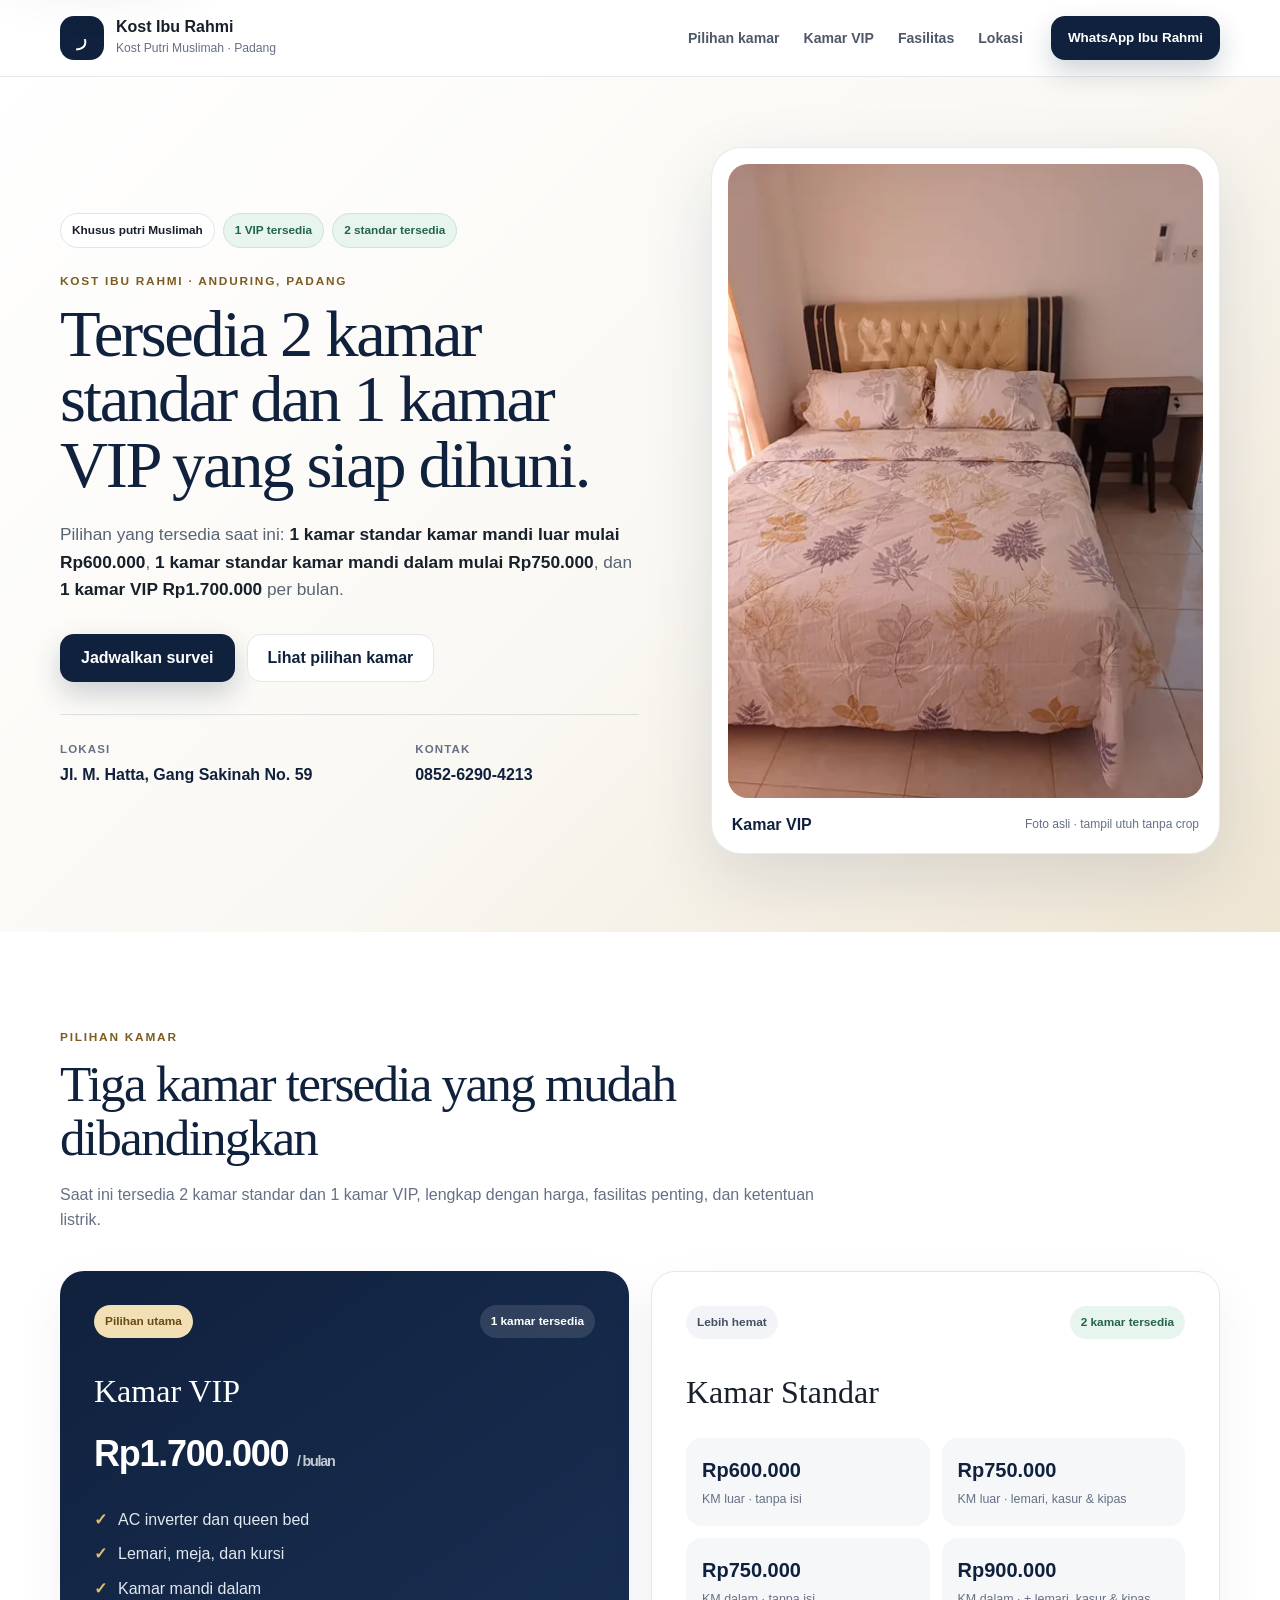
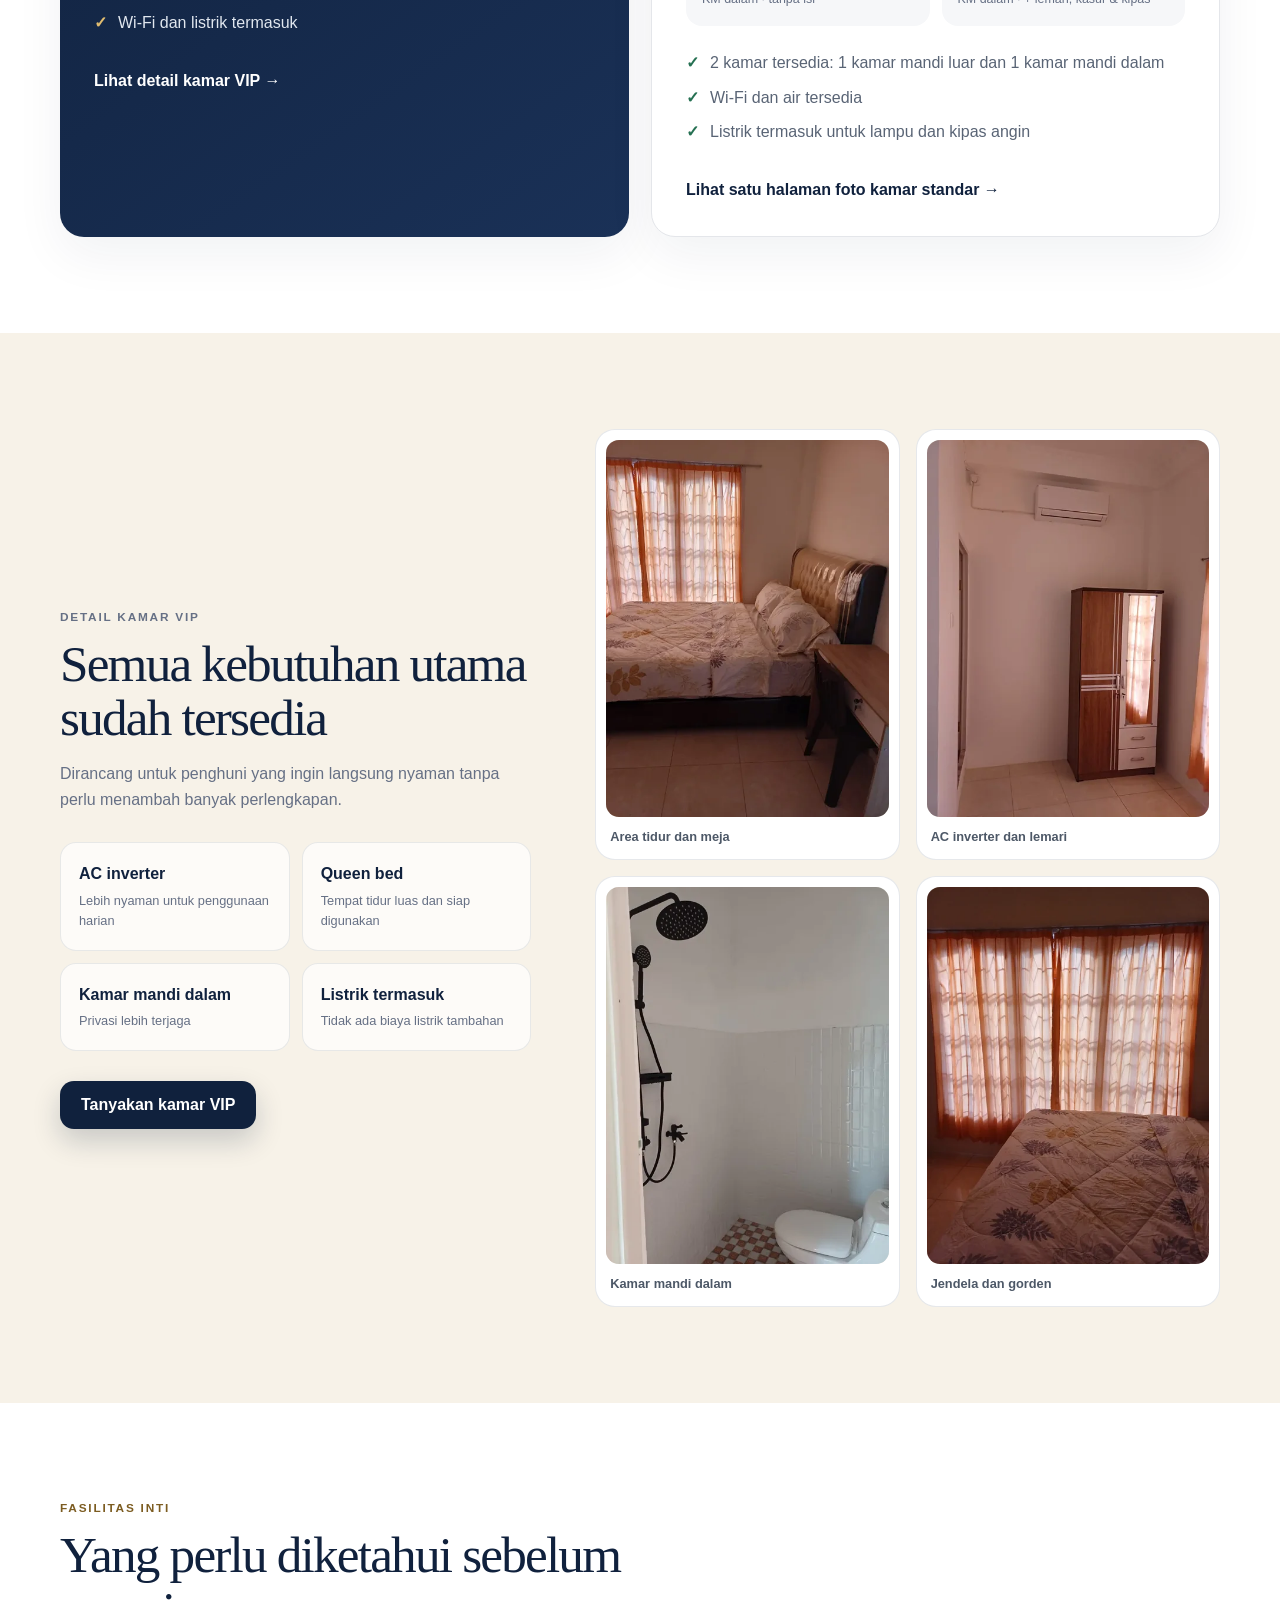
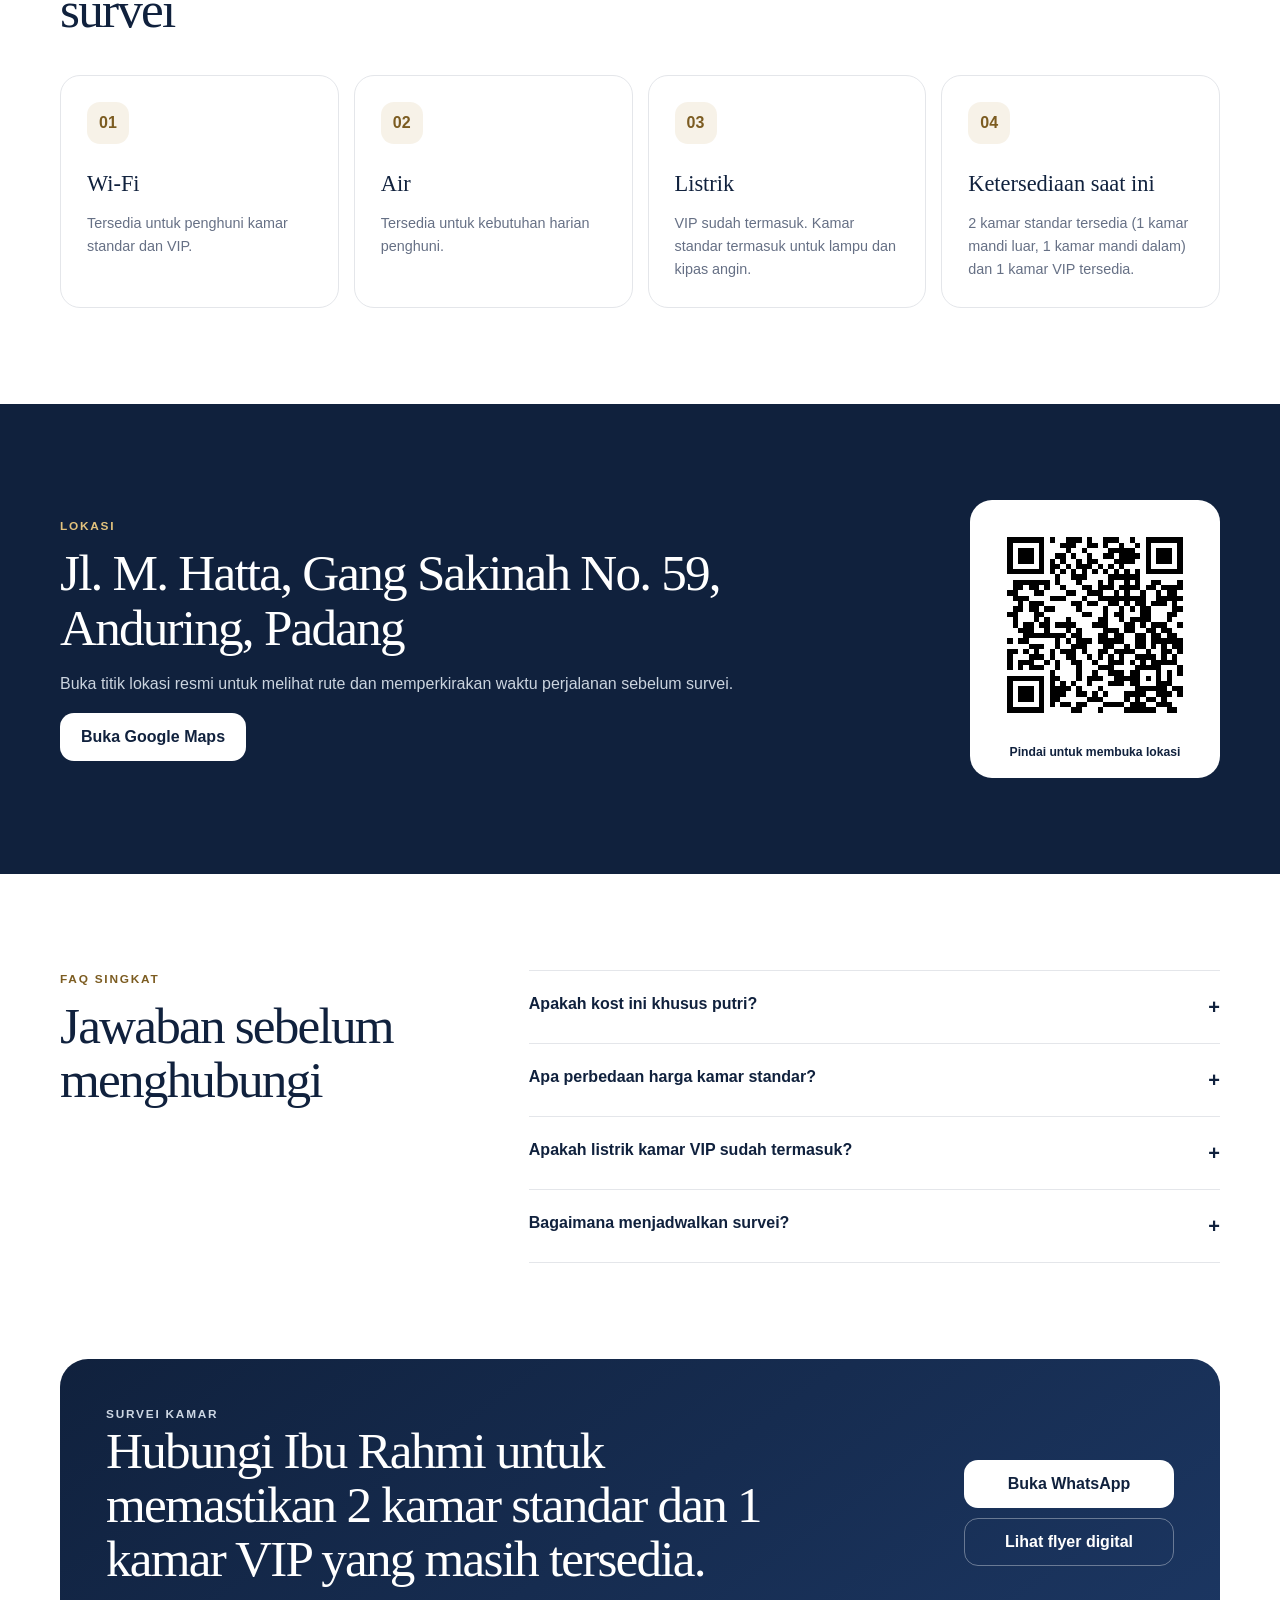
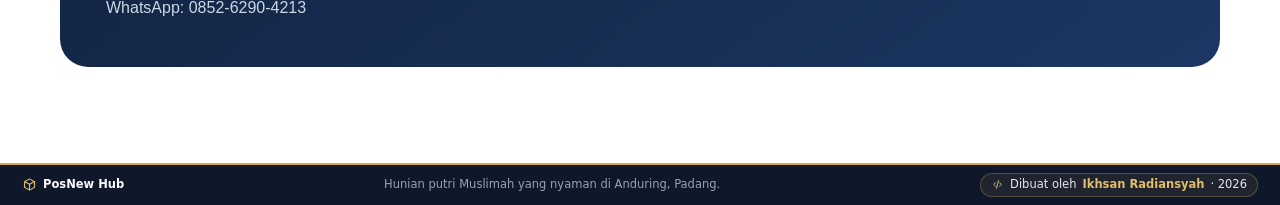
==== commit a56aab27: "push" ====
--- a/index.html
+++ b/index.html
@@ -4,7 +4,7 @@
   <meta charset="utf-8">
   <meta name="viewport" content="width=device-width,initial-scale=1,viewport-fit=cover">
   <title>Kost Ibu Rahmi | Kost Putri Muslimah di Anduring, Padang</title>
-  <meta name="description" content="Kost putri Muslimah di Jl. M. Hatta, Gang Sakinah No. 59, Anduring, Padang. Tersedia 1 kamar VIP Rp1.700.000 dan 1 kamar standar mulai Rp600.000 per bulan.">
+  <meta name="description" content="Kost putri Muslimah di Jl. M. Hatta, Gang Sakinah No. 59, Anduring, Padang. Tersedia 2 kamar standar (1 kamar mandi luar dan 1 kamar mandi dalam) serta 1 kamar VIP. Harga mulai Rp600.000 per bulan.">
   <meta name="robots" content="index,follow,max-image-preview:large,max-snippet:-1,max-video-preview:-1">
   <meta name="theme-color" content="#10213d">
   <link rel="canonical" href="https://kost.posnew.com/">
@@ -18,7 +18,7 @@
   <meta property="og:type" content="website">
   <meta property="og:site_name" content="Kost Ibu Rahmi">
   <meta property="og:title" content="Kost Putri Muslimah di Anduring, Padang | Kost Ibu Rahmi">
-  <meta property="og:description" content="1 kamar VIP dan 1 kamar standar tersedia. Harga mulai Rp600.000 per bulan. Hubungi Ikhsan Radiansyah untuk survei.">
+  <meta property="og:description" content="Tersedia 2 kamar standar dan 1 kamar VIP. Harga mulai Rp600.000 per bulan. Hubungi Ibu Rahmi untuk survei.">
   <meta property="og:url" content="https://kost.posnew.com/">
   <meta property="og:image" content="https://kost.posnew.com/assets/images/og-kost-ibu-rahmi.jpg">
   <meta property="og:image:width" content="1200">
@@ -26,7 +26,7 @@
   <meta property="og:image:alt" content="Kamar VIP Kost Ibu Rahmi di Anduring, Padang">
   <meta name="twitter:card" content="summary_large_image">
   <meta name="twitter:title" content="Kost Ibu Rahmi — Kost Putri Muslimah di Padang">
-  <meta name="twitter:description" content="Kamar VIP Rp1.700.000 dan kamar standar mulai Rp600.000 per bulan.">
+  <meta name="twitter:description" content="2 kamar standar dan 1 kamar VIP tersedia. Harga mulai Rp600.000 per bulan.">
   <meta name="twitter:image" content="https://kost.posnew.com/assets/images/og-kost-ibu-rahmi.jpg">
 
   <script type="application/ld+json">
@@ -46,7 +46,7 @@
         "name":"Kost Ibu Rahmi",
         "description":"Kost khusus putri Muslimah di Anduring, Padang, dengan kamar VIP dan kamar standar.",
         "url":"https://kost.posnew.com/",
-        "telephone":"+6282160600763",
+        "telephone":"+6285262904213",
         "image":"https://kost.posnew.com/assets/images/kamar-vip-baru-tempat-tidur-1280.webp",
         "address":{
           "@type":"PostalAddress",
@@ -63,12 +63,20 @@
         ],
         "makesOffer":[
           {
-            "@type":"Offer","name":"Kamar Standar Tanpa Isi","price":"600000","priceCurrency":"IDR","availability":"https://schema.org/InStock","url":"https://kost.posnew.com/#kamar-standar",
-            "itemOffered":{"@type":"Accommodation","name":"Kamar standar tanpa isi"}
-          },
-          {
-            "@type":"Offer","name":"Kamar Standar Dengan Isi","price":"750000","priceCurrency":"IDR","availability":"https://schema.org/InStock","url":"https://kost.posnew.com/#kamar-standar",
-            "itemOffered":{"@type":"Accommodation","name":"Kamar standar dengan lemari, kasur, dan kipas angin"}
+            "@type":"Offer","name":"Kamar Standar Kamar Mandi Luar Tanpa Isi","price":"600000","priceCurrency":"IDR","availability":"https://schema.org/InStock","url":"https://kost.posnew.com/#kamar-standar",
+            "itemOffered":{"@type":"Accommodation","name":"Kamar standar kamar mandi luar tanpa isi"}
+          },
+          {
+            "@type":"Offer","name":"Kamar Standar Kamar Mandi Luar Dengan Isi","price":"750000","priceCurrency":"IDR","availability":"https://schema.org/InStock","url":"https://kost.posnew.com/#kamar-standar",
+            "itemOffered":{"@type":"Accommodation","name":"Kamar standar kamar mandi luar dengan lemari, kasur, dan kipas angin"}
+          },
+          {
+            "@type":"Offer","name":"Kamar Standar Kamar Mandi Dalam Tanpa Isi","price":"750000","priceCurrency":"IDR","availability":"https://schema.org/InStock","url":"https://kost.posnew.com/#kamar-standar",
+            "itemOffered":{"@type":"Accommodation","name":"Kamar standar kamar mandi dalam dalam keadaan kosong"}
+          },
+          {
+            "@type":"Offer","name":"Kamar Standar Kamar Mandi Dalam Dengan Isi","price":"900000","priceCurrency":"IDR","availability":"https://schema.org/InStock","url":"https://kost.posnew.com/#kamar-standar",
+            "itemOffered":{"@type":"Accommodation","name":"Kamar standar kamar mandi dalam dengan lemari, kasur, dan kipas angin"}
           },
           {
             "@type":"Offer","name":"Kamar VIP","price":"1700000","priceCurrency":"IDR","availability":"https://schema.org/InStock","url":"https://kost.posnew.com/#kamar-vip",
@@ -81,9 +89,9 @@
         "@id":"https://kost.posnew.com/#faq-schema",
         "mainEntity":[
           {"@type":"Question","name":"Siapa yang dapat menyewa kamar?","acceptedAnswer":{"@type":"Answer","text":"Kost Ibu Rahmi khusus untuk penghuni putri Muslimah."}},
-          {"@type":"Question","name":"Berapa harga kamar standar?","acceptedAnswer":{"@type":"Answer","text":"Rp600.000 per bulan tanpa isi atau Rp750.000 per bulan dengan lemari, kasur, dan kipas angin."}},
+          {"@type":"Question","name":"Berapa harga kamar standar?","acceptedAnswer":{"@type":"Answer","text":"Saat ini tersedia 2 kamar standar: 1 kamar mandi luar Rp600.000 tanpa isi atau Rp750.000 dengan lemari, kasur, dan kipas angin; serta 1 kamar mandi dalam Rp750.000 dalam keadaan kosong atau Rp900.000 bila memakai lemari, kasur, dan kipas angin."}},
           {"@type":"Question","name":"Berapa harga kamar VIP?","acceptedAnswer":{"@type":"Answer","text":"Rp1.700.000 per bulan dan listrik sudah termasuk."}},
-          {"@type":"Question","name":"Bagaimana cara menjadwalkan survei?","acceptedAnswer":{"@type":"Answer","text":"Hubungi Ikhsan Radiansyah melalui WhatsApp di 0821-6060-0763."}}
+          {"@type":"Question","name":"Bagaimana cara menjadwalkan survei?","acceptedAnswer":{"@type":"Answer","text":"Hubungi Ibu Rahmi melalui WhatsApp di 0852-6290-4213."}}
         ]
       }
     ]
@@ -119,7 +127,7 @@
         <a href="#fasilitas">Fasilitas</a>
         <a href="#lokasi">Lokasi</a>
       </nav>
-      <a class="button button-primary header-cta" href="https://wa.me/6282160600763" target="_blank" rel="noopener">WhatsApp Ikhsan Radiansyah</a>
+      <a class="button button-primary header-cta" href="https://wa.me/6285262904213" target="_blank" rel="noopener">WhatsApp Ibu Rahmi</a>
       <button class="menu-button" type="button" aria-label="Buka menu" aria-expanded="false">Menu</button>
     </div>
   </header>
@@ -129,18 +137,18 @@
       <div class="shell hero-grid">
         <div class="hero-copy">
           <div class="status-row" aria-label="Status ketersediaan">
-            <span>Khusus putri Muslimah</span><span class="available">1 VIP tersedia</span><span class="available">1 standar tersedia</span>
+            <span>Khusus putri Muslimah</span><span class="available">1 VIP tersedia</span><span class="available">2 standar tersedia</span>
           </div>
           <p class="eyebrow">KOST IBU RAHMI · ANDURING, PADANG</p>
-          <h1>Kamar VIP yang nyaman, lengkap, dan siap dihuni.</h1>
-          <p class="lead">AC inverter, queen bed, kamar mandi dalam, Wi-Fi, serta listrik sudah termasuk dengan harga tetap <strong>Rp1.700.000 per bulan</strong>.</p>
+          <h1>Tersedia 2 kamar standar dan 1 kamar VIP yang siap dihuni.</h1>
+          <p class="lead">Pilihan yang tersedia saat ini: <strong>1 kamar standar kamar mandi luar mulai Rp600.000</strong>, <strong>1 kamar standar kamar mandi dalam mulai Rp750.000</strong>, dan <strong>1 kamar VIP Rp1.700.000</strong> per bulan.</p>
           <div class="hero-actions">
-            <a class="button button-primary" href="https://wa.me/6282160600763?text=Halo%20Pak%20Ikhsan,%20saya%20tertarik%20dengan%20kamar%20VIP%20Kost%20Ibu%20Rahmi.%20Apakah%20saya%20bisa%20menjadwalkan%20survei%3F" target="_blank" rel="noopener">Jadwalkan survei</a>
+            <a class="button button-primary" href="https://wa.me/6285262904213?text=Halo%20Ibu%20Rahmi,%20saya%20ingin%20menanyakan%20ketersediaan%20kamar%20di%20Kost%20Ibu%20Rahmi.%20Apakah%20saya%20bisa%20menjadwalkan%20survei%3F" target="_blank" rel="noopener">Jadwalkan survei</a>
             <a class="button button-secondary" href="#pilihan-kamar">Lihat pilihan kamar</a>
           </div>
           <dl class="hero-facts">
             <div><dt>Lokasi</dt><dd>Jl. M. Hatta, Gang Sakinah No. 59</dd></div>
-            <div><dt>Kontak</dt><dd>0821-6060-0763</dd></div>
+            <div><dt>Kontak</dt><dd>0852-6290-4213</dd></div>
           </dl>
         </div>
         <figure class="hero-photo">
@@ -157,8 +165,8 @@
       <div class="shell">
         <div class="section-heading">
           <p class="eyebrow">PILIHAN KAMAR</p>
-          <h2>Dua pilihan yang mudah dibandingkan</h2>
-          <p>Harga, fasilitas penting, dan ketentuan listrik ditampilkan langsung tanpa informasi berulang.</p>
+          <h2>Tiga kamar tersedia yang mudah dibandingkan</h2>
+          <p>Saat ini tersedia 2 kamar standar dan 1 kamar VIP, lengkap dengan harga, fasilitas penting, dan ketentuan listrik.</p>
         </div>
         <div class="room-grid">
           <article class="room-card room-card-vip">
@@ -171,11 +179,11 @@
             <a class="text-link" href="#kamar-vip">Lihat detail kamar VIP →</a>
           </article>
           <article class="room-card" id="kamar-standar">
-            <div class="room-card-head"><span class="pill">Lebih hemat</span><span class="availability-dot">1 kamar tersedia</span></div>
+            <div class="room-card-head"><span class="pill">Lebih hemat</span><span class="availability-dot">2 kamar tersedia</span></div>
             <h3>Kamar Standar</h3>
-            <div class="standard-prices"><p><strong>Rp600.000</strong><span>Tanpa isi</span></p><p><strong>Rp750.000</strong><span>Lemari, kasur & kipas</span></p></div>
+            <div class="standard-prices"><p><strong>Rp600.000</strong><span>KM luar · tanpa isi</span></p><p><strong>Rp750.000</strong><span>KM luar · lemari, kasur & kipas</span></p><p><strong>Rp750.000</strong><span>KM dalam · tanpa isi</span></p><p><strong>Rp900.000</strong><span>KM dalam · + lemari, kasur & kipas</span></p></div>
             <ul>
-              <li>Wi-Fi dan air tersedia</li><li>Listrik termasuk untuk lampu dan kipas angin</li>
+              <li>2 kamar tersedia: 1 kamar mandi luar dan 1 kamar mandi dalam</li><li>Wi-Fi dan air tersedia</li><li>Listrik termasuk untuk lampu dan kipas angin</li>
             </ul>
             <a class="text-link" href="/foto-standar.html">Lihat satu halaman foto kamar standar →</a>
           </article>
@@ -195,7 +203,7 @@
             <div><strong>Kamar mandi dalam</strong><span>Privasi lebih terjaga</span></div>
             <div><strong>Listrik termasuk</strong><span>Tidak ada biaya listrik tambahan</span></div>
           </div>
-          <a class="button button-primary" href="https://wa.me/6282160600763?text=Halo%20Pak%20Ikhsan,%20saya%20ingin%20survei%20kamar%20VIP%20Rp1.700.000%20per%20bulan." target="_blank" rel="noopener">Tanyakan kamar VIP</a>
+          <a class="button button-primary" href="https://wa.me/6285262904213?text=Halo%20Ibu%20Rahmi,%20saya%20ingin%20survei%20kamar%20VIP%20Rp1.700.000%20per%20bulan." target="_blank" rel="noopener">Tanyakan kamar VIP</a>
         </div>
         <div class="photo-grid" aria-label="Galeri kamar VIP">
           <figure data-lightbox="/assets/images/kamar-vip-meja-kursi-gorden-1280.webp"><img src="/assets/images/kamar-vip-meja-kursi-gorden-480.webp" width="480" height="640" loading="lazy" alt="Meja, kursi, queen bed, dan gorden di kamar VIP"><figcaption>Area tidur dan meja</figcaption></figure>
@@ -212,8 +220,8 @@
         <div class="facility-grid">
           <article><span>01</span><h3>Wi-Fi</h3><p>Tersedia untuk penghuni kamar standar dan VIP.</p></article>
           <article><span>02</span><h3>Air</h3><p>Tersedia untuk kebutuhan harian penghuni.</p></article>
-          <article><span>03</span><h3>Listrik</h3><p>VIP sudah termasuk. Standar termasuk untuk lampu dan kipas angin.</p></article>
-          <article><span>04</span><h3>Khusus Muslimah</h3><p>Kost ditujukan khusus untuk penghuni putri Muslimah.</p></article>
+          <article><span>03</span><h3>Listrik</h3><p>VIP sudah termasuk. Kamar standar termasuk untuk lampu dan kipas angin.</p></article>
+          <article><span>04</span><h3>Ketersediaan saat ini</h3><p>2 kamar standar tersedia (1 kamar mandi luar, 1 kamar mandi dalam) dan 1 kamar VIP tersedia.</p></article>
         </div>
       </div>
     </section>
@@ -235,17 +243,17 @@
         <div><p class="eyebrow">FAQ SINGKAT</p><h2>Jawaban sebelum menghubungi</h2></div>
         <div class="faq-list">
           <details><summary>Apakah kost ini khusus putri?</summary><p>Ya. Kost Ibu Rahmi khusus untuk penghuni putri Muslimah.</p></details>
-          <details><summary>Apa perbedaan harga kamar standar?</summary><p>Rp600.000 per bulan tanpa isi atau Rp750.000 per bulan dengan lemari, kasur, dan kipas angin.</p></details>
+          <details><summary>Apa perbedaan harga kamar standar?</summary><p>Saat ini ada 2 kamar standar tersedia. Kamar standar dengan kamar mandi luar harganya Rp600.000 tanpa isi atau Rp750.000 dengan lemari, kasur, dan kipas angin. Kamar standar dengan kamar mandi dalam harganya Rp750.000 dalam keadaan kosong, dan bila memakai lemari, kasur, serta kipas angin menjadi Rp900.000 per bulan.</p></details>
           <details><summary>Apakah listrik kamar VIP sudah termasuk?</summary><p>Ya. Harga kamar VIP Rp1.700.000 per bulan sudah termasuk listrik.</p></details>
-          <details><summary>Bagaimana menjadwalkan survei?</summary><p>Hubungi Ikhsan Radiansyah di WhatsApp 0821-6060-0763 untuk memastikan ketersediaan dan waktu kunjungan.</p></details>
+          <details><summary>Bagaimana menjadwalkan survei?</summary><p>Hubungi Ibu Rahmi di WhatsApp 0852-6290-4213 untuk memastikan ketersediaan dan waktu kunjungan.</p></details>
         </div>
       </div>
     </section>
 
     <section class="cta-section">
       <div class="shell cta-card">
-        <div><p class="eyebrow">SURVEI KAMAR</p><h2>Hubungi Ikhsan Radiansyah untuk memastikan kamar masih tersedia.</h2><p>WhatsApp: 0821-6060-0763</p></div>
-        <div class="cta-actions"><a class="button button-white" href="https://wa.me/6282160600763" target="_blank" rel="noopener">Buka WhatsApp</a><a class="button button-ghost" href="/flyer">Lihat flyer digital</a></div>
+        <div><p class="eyebrow">SURVEI KAMAR</p><h2>Hubungi Ibu Rahmi untuk memastikan 2 kamar standar dan 1 kamar VIP yang masih tersedia.</h2><p>WhatsApp: 0852-6290-4213</p></div>
+        <div class="cta-actions"><a class="button button-white" href="https://wa.me/6285262904213" target="_blank" rel="noopener">Buka WhatsApp</a><a class="button button-ghost" href="/flyer">Lihat flyer digital</a></div>
       </div>
     </section>
   </main>
@@ -261,7 +269,7 @@
     </a>
   </footer>
 
-  <a class="mobile-wa" href="https://wa.me/6282160600763" target="_blank" rel="noopener">WhatsApp Ikhsan Radiansyah</a>
+  <a class="mobile-wa" href="https://wa.me/6285262904213" target="_blank" rel="noopener">WhatsApp Ibu Rahmi</a>
   <dialog class="lightbox" id="lightbox" aria-label="Pratinjau foto kamar VIP"><button type="button" class="lightbox-close" aria-label="Tutup foto">×</button><img alt=""><p></p></dialog>
   <script src="/assets/js/site.js?v=20260729-redesign" defer></script>
 </body>
